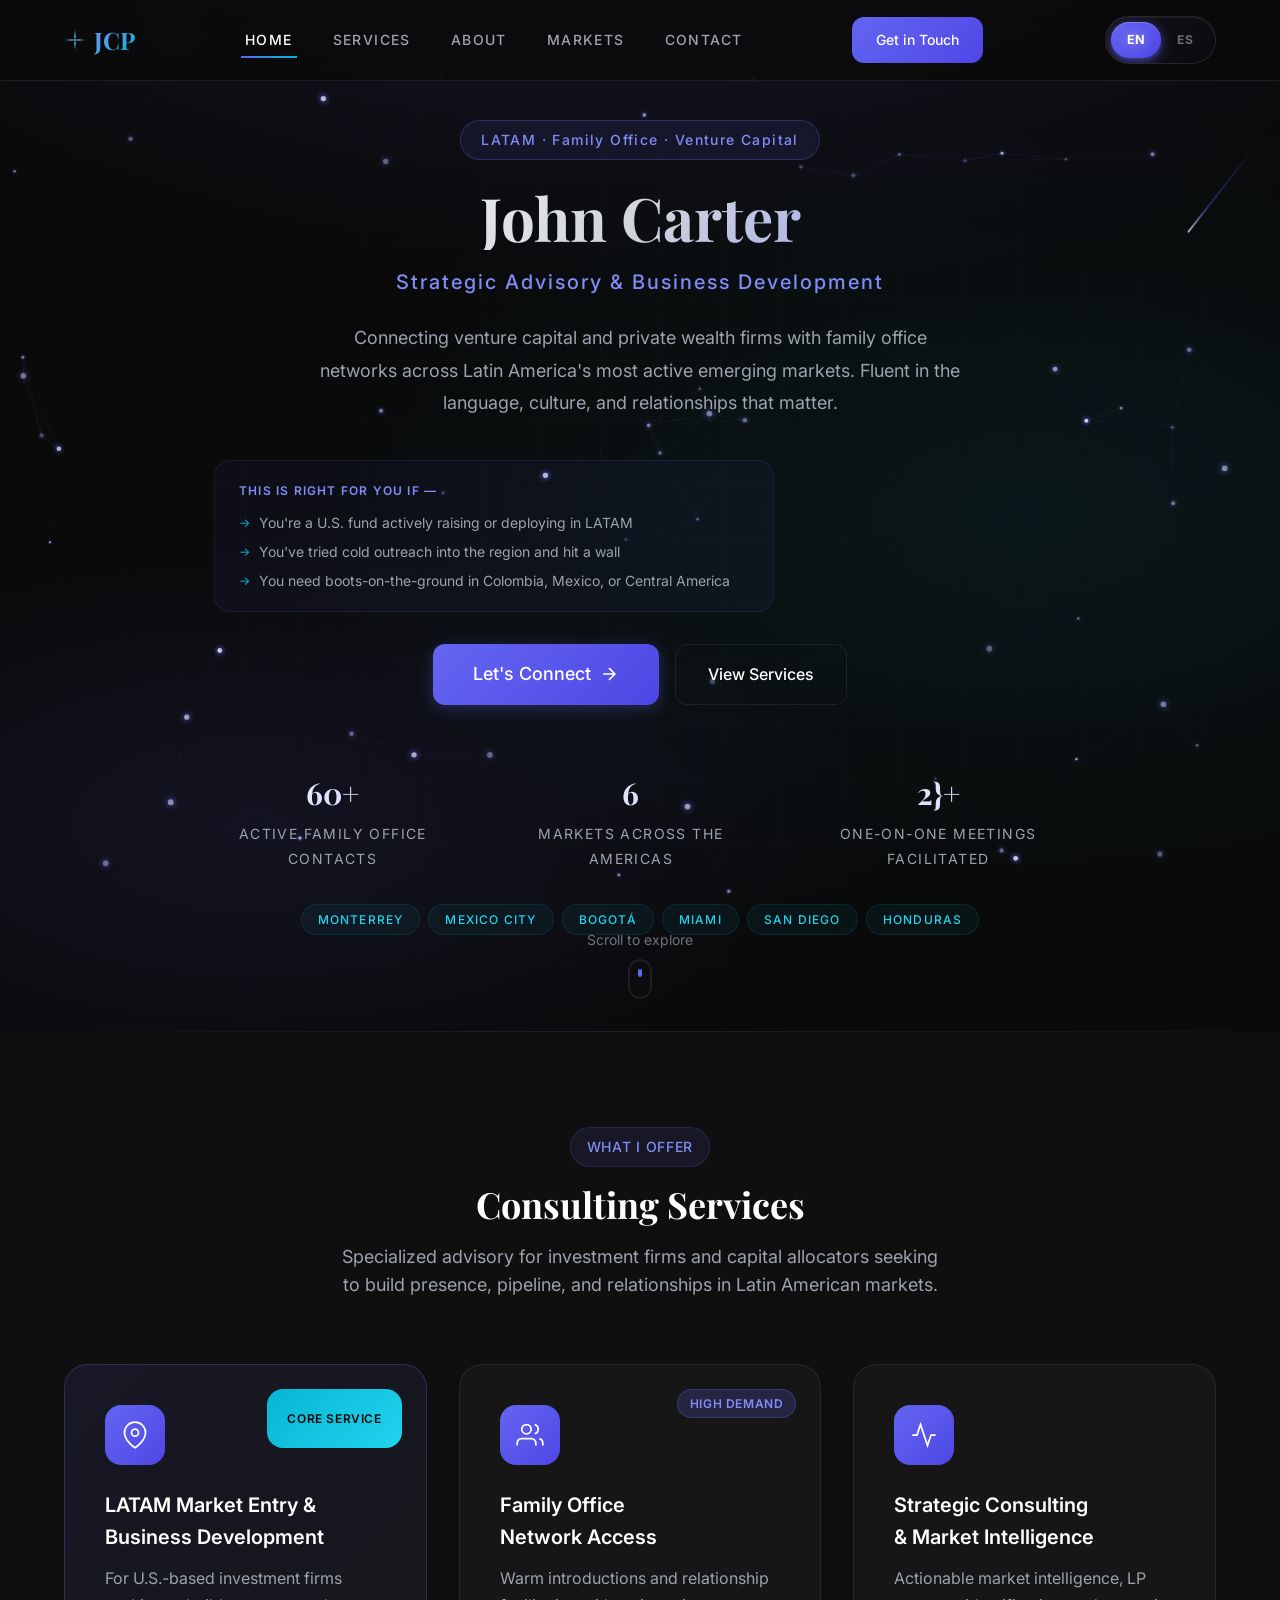
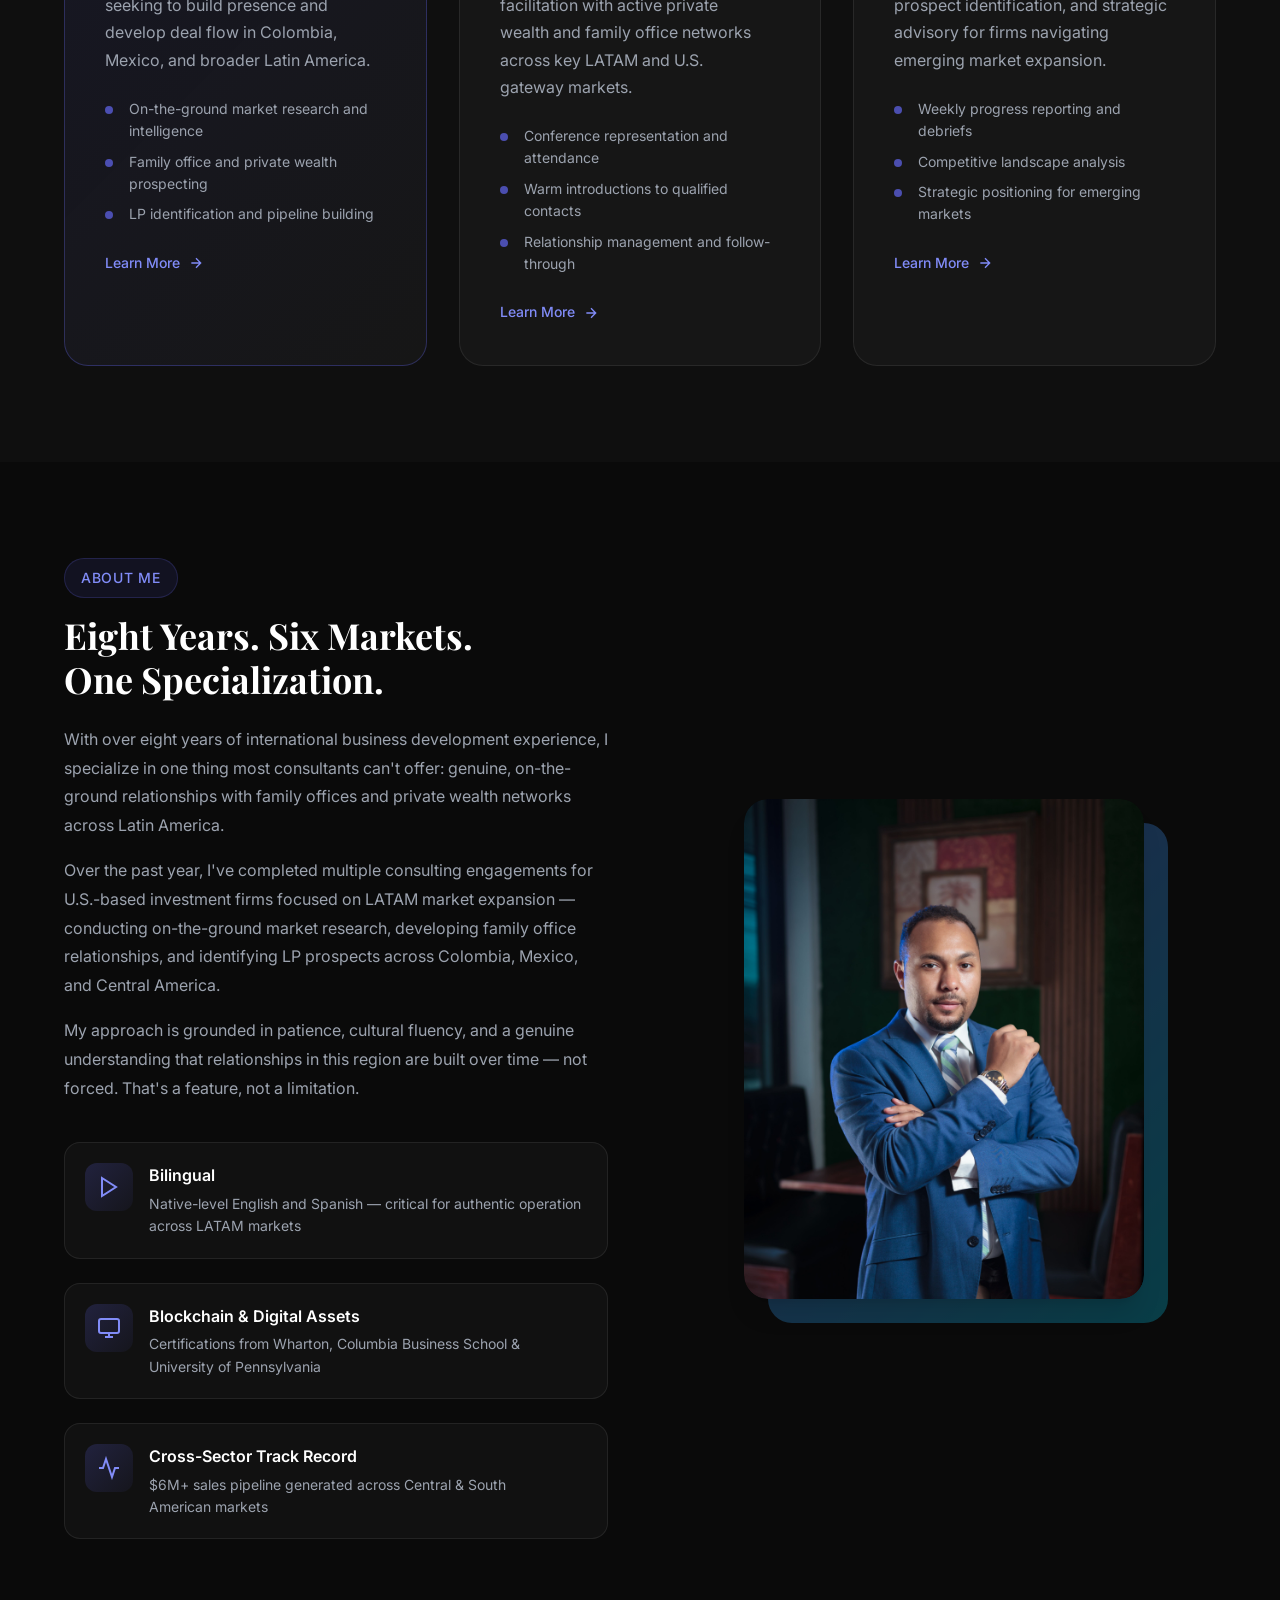
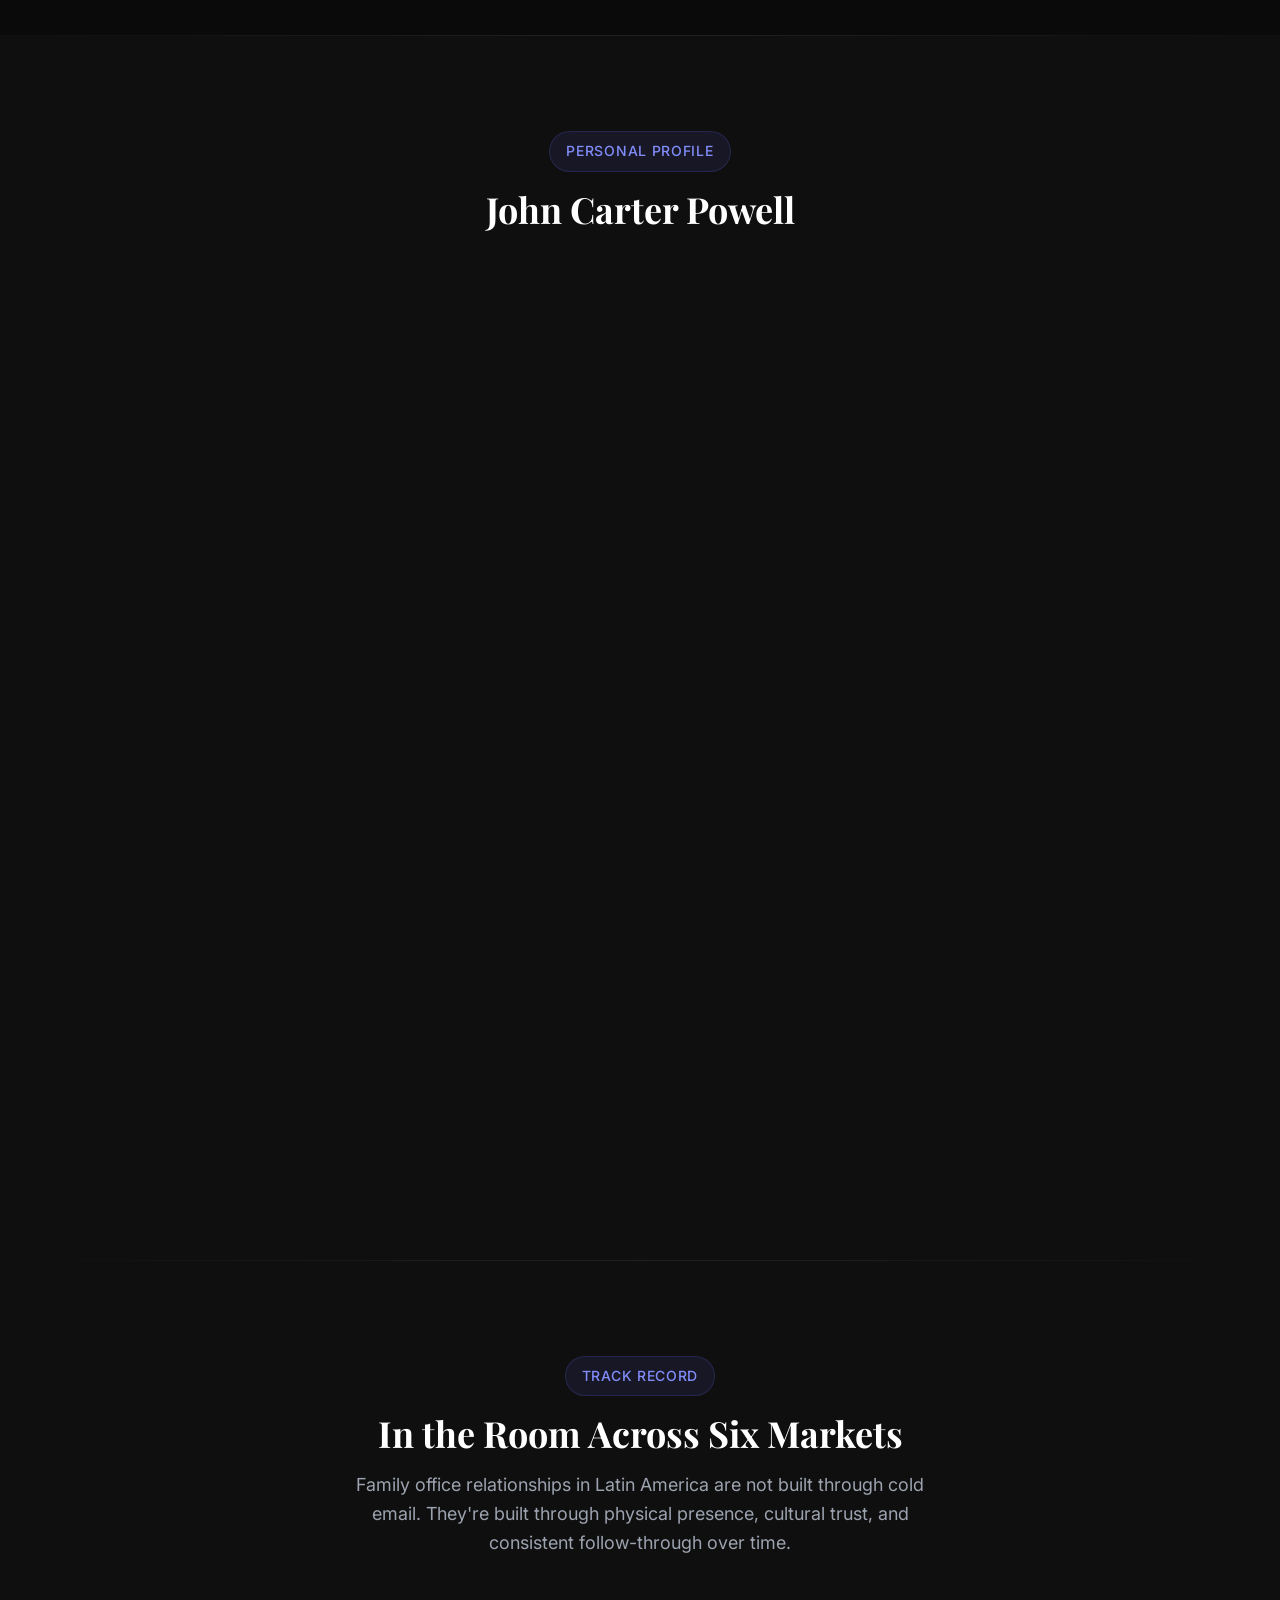
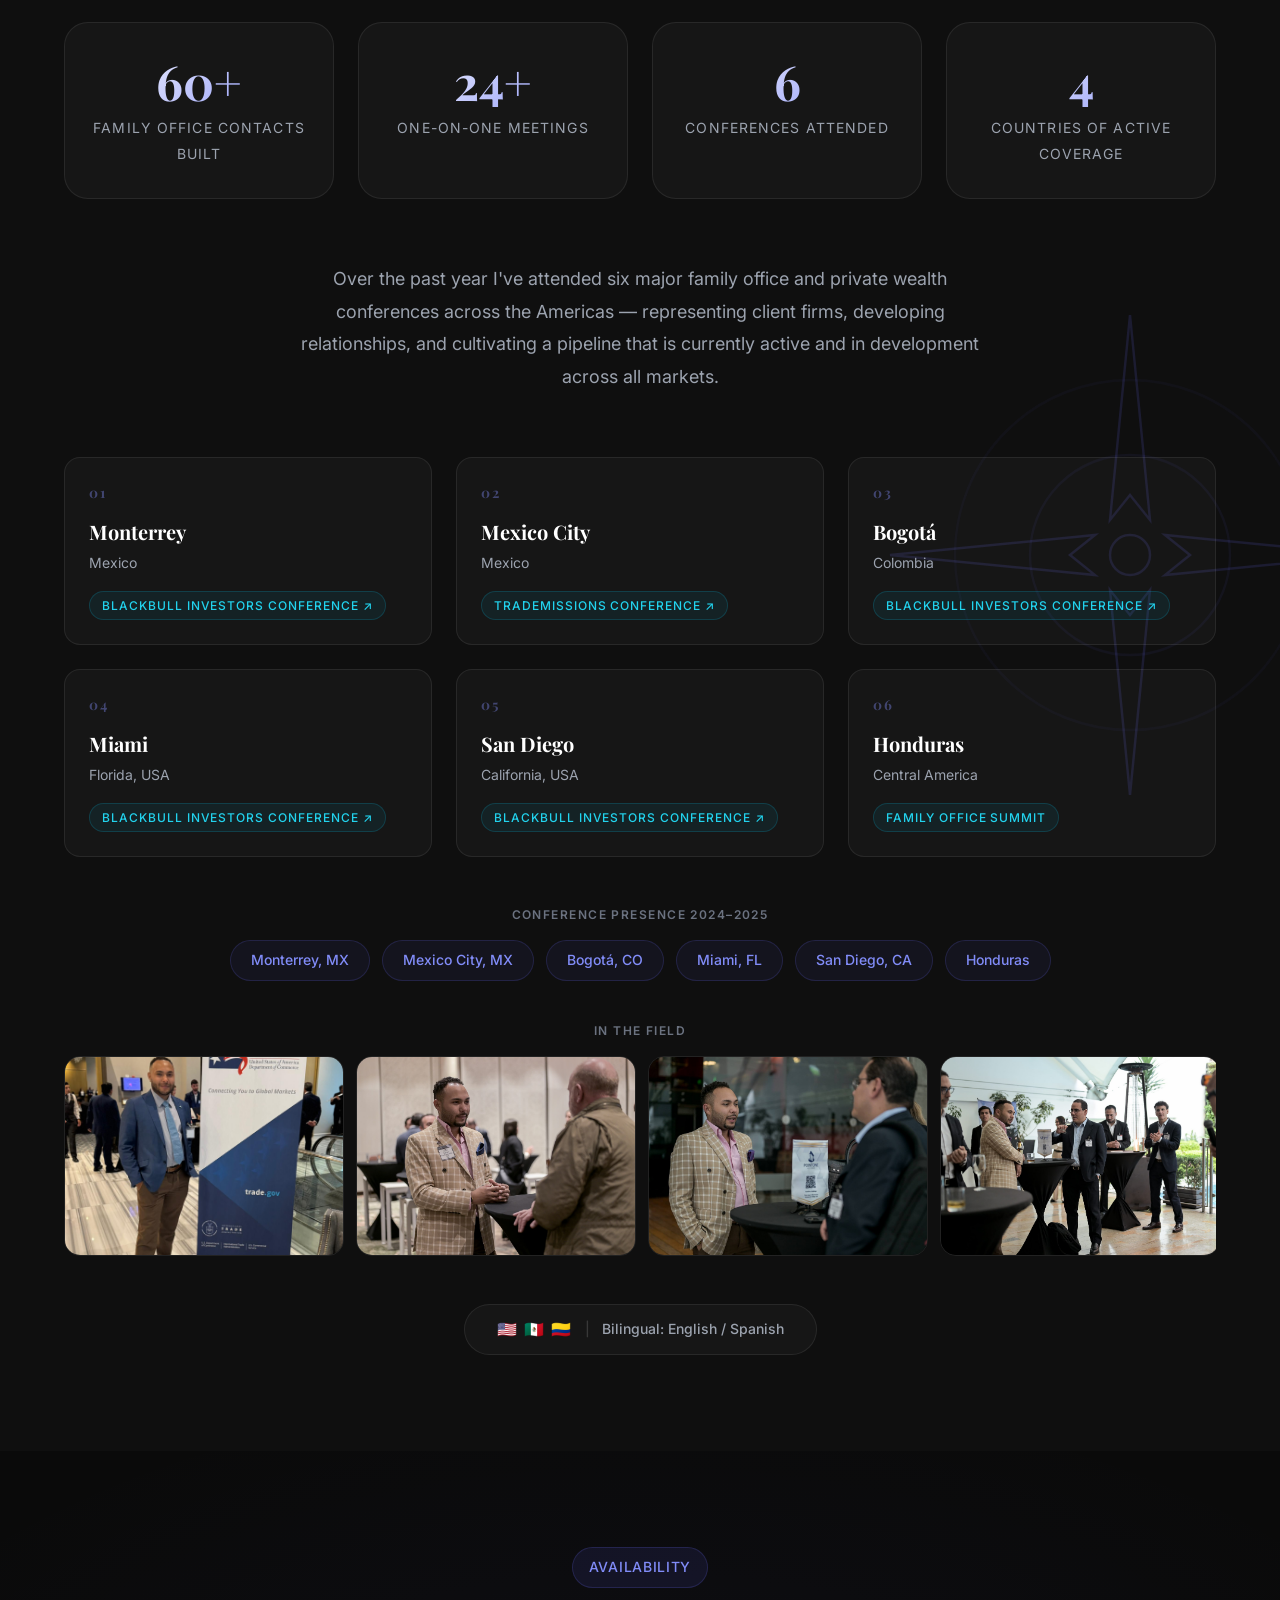
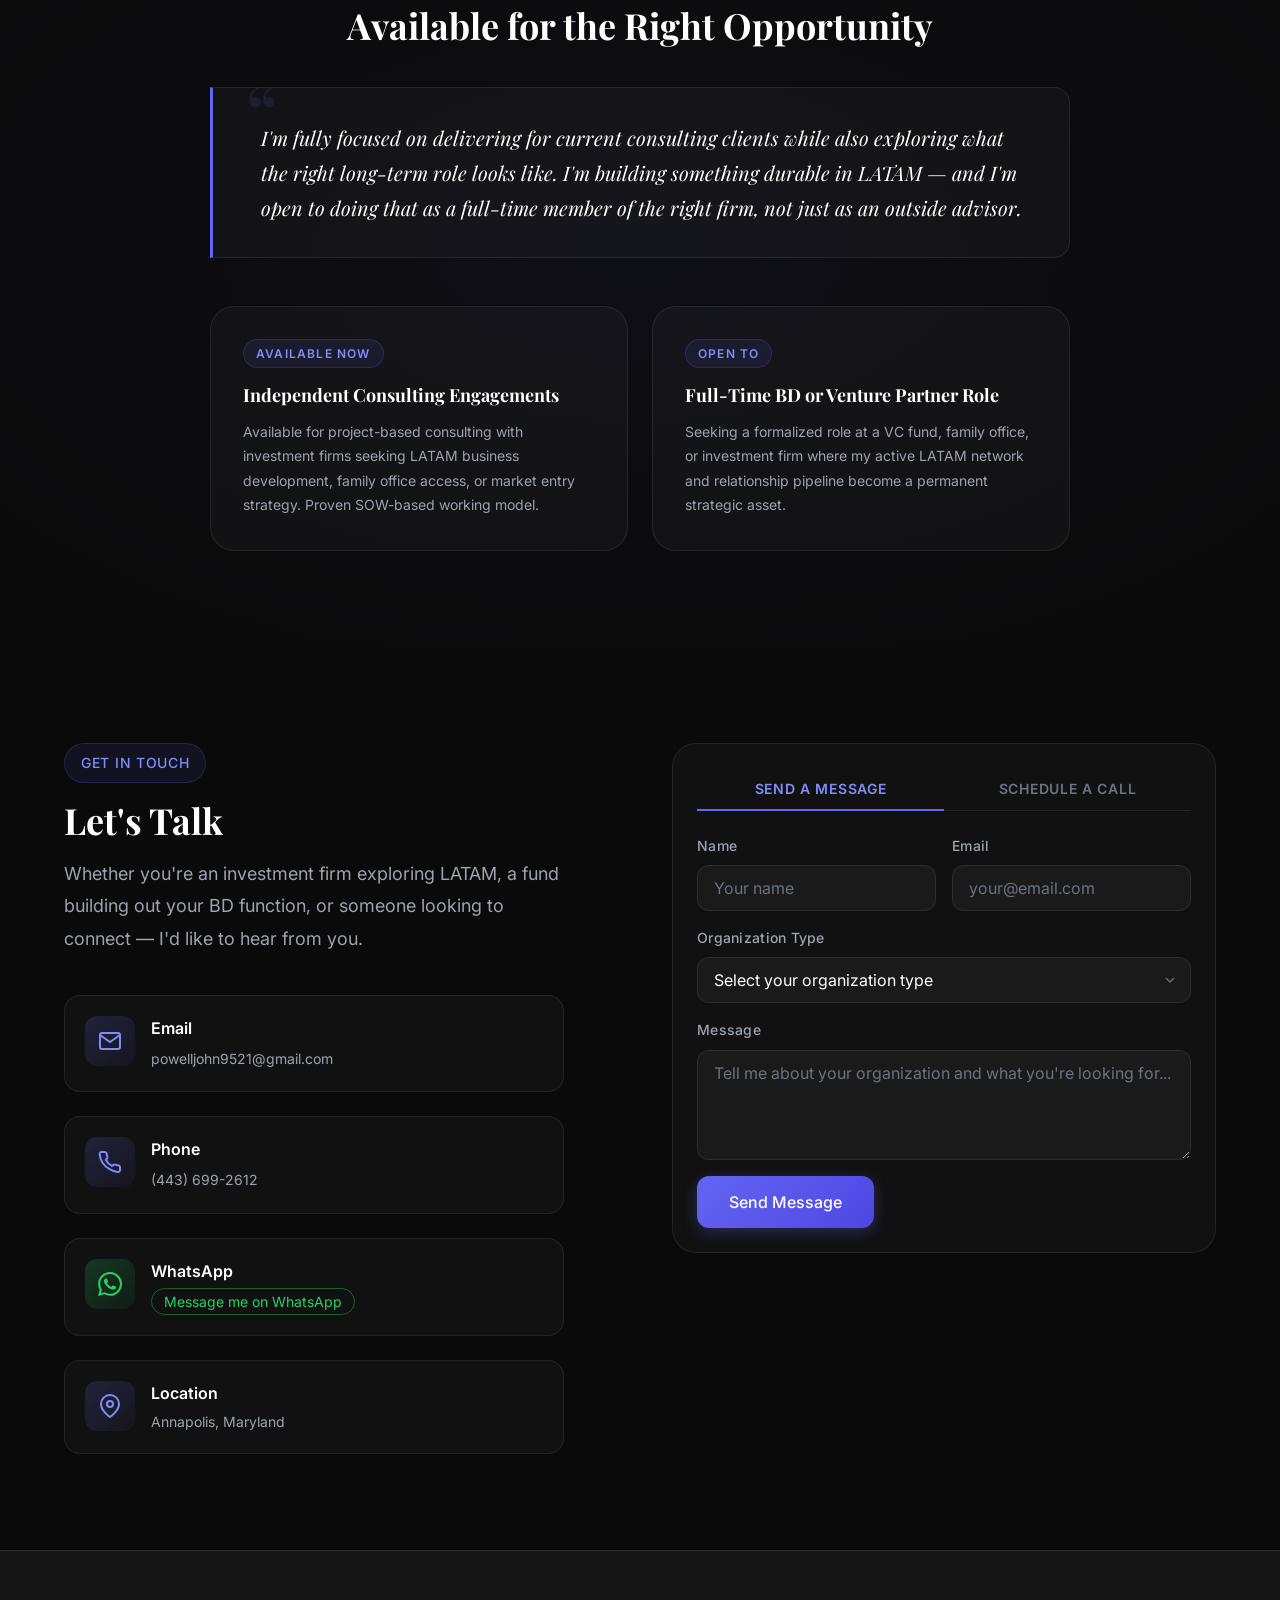
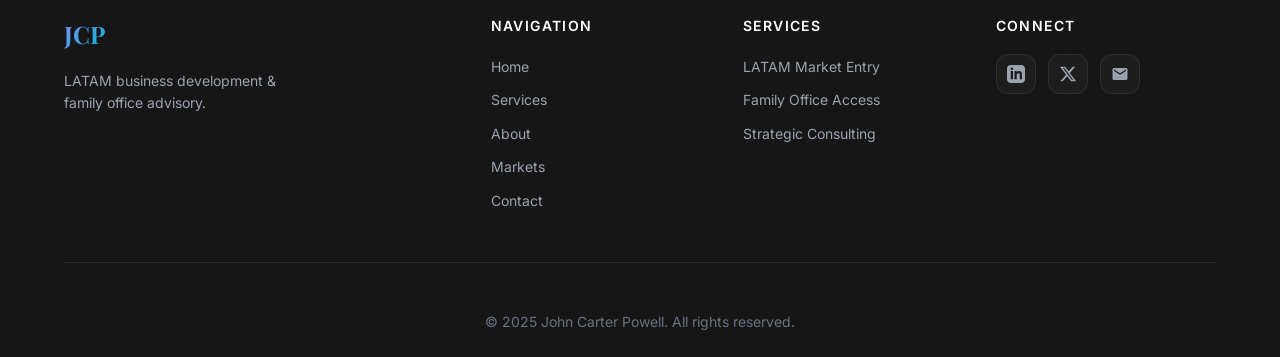
==== index.html @ cd36e2b6 "Add shareable deep links to project intake forms in Arcana Each featured project card (PROCEDA, Lucr" ====
<!DOCTYPE html>
<html lang="en">
<head>
  <meta charset="UTF-8">
  <meta name="viewport" content="width=device-width, initial-scale=1.0, viewport-fit=cover">
  <title>John Carter Powell | LATAM Business Development & Family Office Advisory</title>

  <!-- Performance: DNS Prefetch -->
  <link rel="dns-prefetch" href="https://fonts.googleapis.com">
  <link rel="dns-prefetch" href="https://fonts.gstatic.com">
  <link rel="dns-prefetch" href="https://assets.calendly.com">

  <!-- SEO Meta Tags -->
  <meta name="description" content="John Carter Powell — bilingual (EN/ES) business development consultant specializing in LATAM family office and private wealth networks. Based in Annapolis, Maryland.">
  <meta name="keywords" content="LATAM business development, family office consultant, Latin America venture capital, private wealth LATAM, Colombia family office, Mexico investment, bilingual consultant, Annapolis Maryland, LP prospecting">
  <meta name="author" content="John Carter Powell">
  <meta name="robots" content="index, follow">
  <meta name="theme-color" content="#0a0a0a">
  <meta name="color-scheme" content="dark">

  <!-- Mobile Web App -->
  <meta name="mobile-web-app-capable" content="yes">
  <meta name="apple-mobile-web-app-capable" content="yes">
  <meta name="apple-mobile-web-app-status-bar-style" content="black-translucent">

  <!-- Open Graph -->
  <meta property="og:type" content="website">
  <meta property="og:title" content="John Carter Powell | LATAM Business Development & Family Office Advisory">
  <meta property="og:description" content="Connecting venture capital and private wealth firms with family office networks across Latin America's most active emerging markets. Bilingual: English / Spanish.">
  <meta property="og:image" content="assets/photo-1.jpg">

  <!-- Twitter Card -->
  <meta name="twitter:card" content="summary_large_image">
  <meta name="twitter:site" content="@The_JohnCarter">
  <meta name="twitter:title" content="John Carter Powell | LATAM Business Development & Family Office Advisory">
  <meta name="twitter:description" content="Connecting venture capital and private wealth firms with family office networks across Latin America's most active emerging markets.">

  <!-- Favicon: 4-point compass rose -->
  <link rel="icon" type="image/svg+xml" href="data:image/svg+xml,%3Csvg xmlns='http://www.w3.org/2000/svg' viewBox='0 0 100 100'%3E%3Cdefs%3E%3ClinearGradient id='g' x1='0%25' y1='0%25' x2='100%25' y2='100%25'%3E%3Cstop offset='0%25' stop-color='%23818cf8'/%3E%3Cstop offset='100%25' stop-color='%2306b6d4'/%3E%3C/linearGradient%3E%3C/defs%3E%3Cpolygon points='50,4 55,44 50,38 45,44' fill='url(%23g)'/%3E%3Cpolygon points='50,96 55,56 50,62 45,56' fill='url(%23g)'/%3E%3Cpolygon points='96,50 56,55 62,50 56,45' fill='url(%23g)'/%3E%3Cpolygon points='4,50 44,55 38,50 44,45' fill='url(%23g)'/%3E%3Ccircle cx='50' cy='50' r='6' fill='url(%23g)'/%3E%3C/svg%3E">

  <!-- Preload Critical Assets -->
  <link rel="preload" href="assets/photo-1.jpg" as="image">
  <link rel="preload" href="css/styles.css" as="style">

  <!-- Fonts -->
  <link rel="preconnect" href="https://fonts.googleapis.com">
  <link rel="preconnect" href="https://fonts.gstatic.com" crossorigin>
  <link href="https://fonts.googleapis.com/css2?family=Cinzel:wght@400;600;700&family=IBM+Plex+Mono:wght@300;400;500&family=Inter:wght@300;400;500;600;700&family=Playfair+Display:wght@600;700&display=swap" rel="stylesheet">

  <!-- Stylesheets -->
  <link rel="stylesheet" href="css/styles.css">
  <link rel="stylesheet" href="css/components/navbar.css">
  <link rel="stylesheet" href="css/components/hero.css">
  <link rel="stylesheet" href="css/components/services.css">
  <link rel="stylesheet" href="css/components/about.css">
  <link rel="stylesheet" href="css/components/profile.css">
  <link rel="stylesheet" href="css/components/markets.css">
  <link rel="stylesheet" href="css/components/opportunity.css">
  <link rel="stylesheet" href="css/components/contact.css">
  <link rel="stylesheet" href="css/components/footer.css">
  <link rel="stylesheet" href="css/components/slideshow.css">
  <link rel="stylesheet" href="css/components/animations.css">
  <link rel="stylesheet" href="css/components/mobile.css">
  <link rel="stylesheet" href="css/components/arcana.css">

  <!-- Calendly CSS - loaded async -->
  <link rel="preload" href="https://assets.calendly.com/assets/external/widget.css" as="style" onload="this.onload=null;this.rel='stylesheet'">
  <noscript><link rel="stylesheet" href="https://assets.calendly.com/assets/external/widget.css"></noscript>
</head>
<body>
  <!-- ============================================
       NAVIGATION
       ============================================ -->
  <header class="header" id="header">
    <nav class="navbar container">
      <!-- Logo: 4-point compass rose + JCP -->
      <a href="#hero" class="logo">
        <svg class="logo-compass" width="22" height="22" viewBox="0 0 100 100" fill="none" xmlns="http://www.w3.org/2000/svg" aria-hidden="true">
          <defs>
            <linearGradient id="compassGrad" x1="0%" y1="0%" x2="100%" y2="100%">
              <stop offset="0%" stop-color="#818cf8"/>
              <stop offset="100%" stop-color="#06b6d4"/>
            </linearGradient>
          </defs>
          <polygon points="50,4 55,44 50,38 45,44" fill="url(#compassGrad)"/>
          <polygon points="50,96 55,56 50,62 45,56" fill="url(#compassGrad)"/>
          <polygon points="96,50 56,55 62,50 56,45" fill="url(#compassGrad)"/>
          <polygon points="4,50 44,55 38,50 44,45" fill="url(#compassGrad)"/>
          <circle cx="50" cy="50" r="6" fill="url(#compassGrad)"/>
        </svg>
        <span class="logo-text">JCP</span>
      </a>

      <ul class="nav-menu" id="navMenu">
        <li><a href="#hero" class="nav-link active" data-i18n="nav.home">Home</a></li>
        <li><a href="#services" class="nav-link" data-i18n="nav.services">Services</a></li>
        <li><a href="#about" class="nav-link" data-i18n="nav.about">About</a></li>
        <li><a href="#markets" class="nav-link" data-i18n="nav.markets">Markets</a></li>
        <li><a href="#contact" class="nav-link" data-i18n="nav.contact">Contact</a></li>
      </ul>

      <a href="#contact" class="nav-cta" data-i18n="nav.cta">Get in Touch</a>

      <!-- Language Toggle -->
      <div class="lang-toggle" id="langToggle" aria-label="Toggle language">
        <span class="lang-option active" data-lang="en">EN</span>
        <span class="lang-slider"></span>
        <span class="lang-option" data-lang="es">ES</span>
      </div>

      <button class="nav-toggle" id="navToggle" aria-label="Toggle navigation">
        <span class="hamburger"></span>
      </button>
    </nav>
  </header>

  <main>
    <!-- ============================================
         HERO SECTION
         ============================================ -->
    <section class="hero" id="hero">
      <div class="hero-background">
        <div class="hero-gradient"></div>
        <div class="hero-grid"></div>
      </div>

      <div class="hero-content container">
        <span class="hero-badge" data-i18n="hero.badge">LATAM · Family Office · Venture Capital</span>
        <h1 class="hero-title">
          <span class="hero-name">John Carter</span>
          <span class="hero-subtitle" data-i18n="hero.subtitle">Strategic Advisory &amp;<br>Business Development</span>
        </h1>
        <p class="hero-description" data-i18n="hero.description">
          Connecting venture capital and private wealth firms with family office
          networks across Latin America's most active emerging markets.
          Fluent in the language, culture, and relationships that matter.
        </p>

        <div class="hero-fit">
          <p class="hero-fit-label" data-i18n="hero.fit.label">This is right for you if —</p>
          <ul class="hero-fit-list">
            <li data-i18n="hero.fit.1">You're a U.S. fund actively raising or deploying in LATAM</li>
            <li data-i18n="hero.fit.2">You've tried cold outreach into the region and hit a wall</li>
            <li data-i18n="hero.fit.3">You need boots-on-the-ground in Colombia, Mexico, or Central America</li>
          </ul>
        </div>

        <div class="hero-actions">
          <a href="#contact" class="btn btn-primary">
            <span data-i18n="hero.cta">Let's Connect</span>
            <svg width="20" height="20" viewBox="0 0 24 24" fill="none" stroke="currentColor" stroke-width="2">
              <path d="M5 12h14M12 5l7 7-7 7"/>
            </svg>
          </a>
          <a href="#services" class="btn btn-secondary">
            <span data-i18n="hero.services">View Services</span>
          </a>
        </div>

        <div class="hero-stats">
          <div class="stat">
            <span class="stat-number">60+</span>
            <span class="stat-label" data-i18n="hero.stat1">Active Family Office Contacts</span>
          </div>
          <div class="stat">
            <span class="stat-number">6</span>
            <span class="stat-label" data-i18n="hero.stat2">Markets Across the Americas</span>
          </div>
          <div class="stat">
            <span class="stat-number">24+</span>
            <span class="stat-label" data-i18n="hero.stat3">One-on-One Meetings Facilitated</span>
          </div>
        </div>

        <div class="hero-markets">
          <span class="hero-market-tag">Monterrey</span>
          <span class="hero-market-tag">Mexico City</span>
          <span class="hero-market-tag">Bogotá</span>
          <span class="hero-market-tag">Miami</span>
          <span class="hero-market-tag">San Diego</span>
          <span class="hero-market-tag">Honduras</span>
        </div>
      </div>

      <div class="scroll-indicator">
        <span>Scroll to explore</span>
        <div class="scroll-arrow"></div>
      </div>
    </section>

    <!-- ============================================
         SERVICES SECTION
         ============================================ -->
    <section class="services" id="services">
      <div class="container">
        <header class="section-header">
          <span class="section-badge" data-i18n="services.badge">What I Offer</span>
          <h2 class="section-title" data-i18n="services.title">Consulting Services</h2>
          <p class="section-description" data-i18n="services.description">
            Specialized advisory for investment firms and capital allocators seeking
            to build presence, pipeline, and relationships in Latin American markets.
          </p>
        </header>

        <div class="services-grid">
          <!-- Card 1: LATAM Market Entry -->
          <article class="service-card featured" data-service="latam">
            <div class="service-icon">
              <svg viewBox="0 0 24 24" fill="none" stroke="currentColor" stroke-width="1.5">
                <path d="M21 10c0 7-9 13-9 13s-9-6-9-13a9 9 0 0 1 18 0z"/>
                <circle cx="12" cy="10" r="3"/>
              </svg>
            </div>
            <span class="service-badge highlight" data-i18n="services.card1.badge">Core Service</span>
            <h3 class="service-title" data-i18n="services.card1.title">LATAM Market Entry &amp; Business Development</h3>
            <p class="service-description" data-i18n="services.card1.desc">
              For U.S.-based investment firms seeking to build presence and develop deal flow
              in Colombia, Mexico, and broader Latin America.
            </p>
            <ul class="service-features">
              <li data-i18n="services.card1.f1">On-the-ground market research and intelligence</li>
              <li data-i18n="services.card1.f2">Family office and private wealth prospecting</li>
              <li data-i18n="services.card1.f3">LP identification and pipeline building</li>
            </ul>
            <a href="#contact" class="service-link">
              <span data-i18n="services.learnMore">Learn More</span>
              <svg width="16" height="16" viewBox="0 0 24 24" fill="none" stroke="currentColor" stroke-width="2">
                <path d="M5 12h14M12 5l7 7-7 7"/>
              </svg>
            </a>
          </article>

          <!-- Card 2: Family Office Network -->
          <article class="service-card" data-service="network">
            <div class="service-icon">
              <svg viewBox="0 0 24 24" fill="none" stroke="currentColor" stroke-width="1.5">
                <path d="M17 21v-2a4 4 0 0 0-4-4H5a4 4 0 0 0-4 4v2"/>
                <circle cx="9" cy="7" r="4"/>
                <path d="M23 21v-2a4 4 0 0 0-3-3.87M16 3.13a4 4 0 0 1 0 7.75"/>
              </svg>
            </div>
            <span class="service-badge" data-i18n="services.card2.badge">High Demand</span>
            <h3 class="service-title" data-i18n="services.card2.title">Family Office Network Access</h3>
            <p class="service-description" data-i18n="services.card2.desc">
              Warm introductions and relationship facilitation with active private wealth
              and family office networks across key LATAM and U.S. gateway markets.
            </p>
            <ul class="service-features">
              <li data-i18n="services.card2.f1">Conference representation and attendance</li>
              <li data-i18n="services.card2.f2">Warm introductions to qualified contacts</li>
              <li data-i18n="services.card2.f3">Relationship management and follow-through</li>
            </ul>
            <a href="#contact" class="service-link">
              <span data-i18n="services.learnMore">Learn More</span>
              <svg width="16" height="16" viewBox="0 0 24 24" fill="none" stroke="currentColor" stroke-width="2">
                <path d="M5 12h14M12 5l7 7-7 7"/>
              </svg>
            </a>
          </article>

          <!-- Card 3: Strategic Consulting -->
          <article class="service-card" data-service="intelligence">
            <div class="service-icon">
              <svg viewBox="0 0 24 24" fill="none" stroke="currentColor" stroke-width="1.5">
                <polyline points="22 12 18 12 15 21 9 3 6 12 2 12"/>
              </svg>
            </div>
            <h3 class="service-title" data-i18n="services.card3.title">Strategic Consulting &amp; Market Intelligence</h3>
            <p class="service-description" data-i18n="services.card3.desc">
              Actionable market intelligence, LP prospect identification, and strategic
              advisory for firms navigating emerging market expansion.
            </p>
            <ul class="service-features">
              <li data-i18n="services.card3.f1">Weekly progress reporting and debriefs</li>
              <li data-i18n="services.card3.f2">Competitive landscape analysis</li>
              <li data-i18n="services.card3.f3">Strategic positioning for emerging markets</li>
            </ul>
            <a href="#contact" class="service-link">
              <span data-i18n="services.learnMore">Learn More</span>
              <svg width="16" height="16" viewBox="0 0 24 24" fill="none" stroke="currentColor" stroke-width="2">
                <path d="M5 12h14M12 5l7 7-7 7"/>
              </svg>
            </a>
          </article>
        </div>
      </div>
    </section>

    <!-- ============================================
         ABOUT SECTION
         ============================================ -->
    <section class="about" id="about">
      <div class="container">
        <div class="about-grid">
          <div class="about-content">
            <span class="section-badge" data-i18n="about.badge">About Me</span>
            <h2 class="section-title" data-i18n="about.title">Eight Years. Six Markets. One Specialization.</h2>
            <p class="about-text" data-i18n="about.text1">
              With over eight years of international business development experience,
              I specialize in one thing most consultants can't offer: genuine,
              on-the-ground relationships with family offices and private wealth
              networks across Latin America.
            </p>
            <p class="about-text" data-i18n="about.text2">
              Over the past year, I've completed multiple consulting engagements for
              U.S.-based investment firms focused on LATAM market expansion —
              conducting on-the-ground market research, developing family office
              relationships, and identifying LP prospects across Colombia, Mexico,
              and Central America.
            </p>
            <p class="about-text" data-i18n="about.text3">
              My approach is grounded in patience, cultural fluency, and a genuine
              understanding that relationships in this region are built over time —
              not forced. That's a feature, not a limitation.
            </p>

            <div class="about-highlights">
              <div class="highlight">
                <div class="highlight-icon">
                  <svg viewBox="0 0 24 24" fill="none" stroke="currentColor" stroke-width="2">
                    <path d="M5 3l14 9-14 9V3z"/>
                  </svg>
                </div>
                <div class="highlight-content">
                  <h4 data-i18n="about.h1.title">Bilingual</h4>
                  <p data-i18n="about.h1.text">Native-level English and Spanish — critical for authentic operation across LATAM markets</p>
                </div>
              </div>

              <div class="highlight">
                <div class="highlight-icon">
                  <svg viewBox="0 0 24 24" fill="none" stroke="currentColor" stroke-width="2">
                    <rect x="2" y="3" width="20" height="14" rx="2"/>
                    <path d="M8 21h8M12 17v4"/>
                  </svg>
                </div>
                <div class="highlight-content">
                  <h4 data-i18n="about.h2.title">Blockchain &amp; Digital Assets</h4>
                  <p data-i18n="about.h2.text">Certifications from Wharton, Columbia Business School &amp; University of Pennsylvania</p>
                </div>
              </div>

              <div class="highlight">
                <div class="highlight-icon">
                  <svg viewBox="0 0 24 24" fill="none" stroke="currentColor" stroke-width="2">
                    <polyline points="22 12 18 12 15 21 9 3 6 12 2 12"/>
                  </svg>
                </div>
                <div class="highlight-content">
                  <h4 data-i18n="about.h3.title">Cross-Sector Track Record</h4>
                  <p data-i18n="about.h3.text">$6M+ sales pipeline generated across Central &amp; South American markets</p>
                </div>
              </div>
            </div>
          </div>

          <div class="about-visual">
            <div class="about-image-container">
              <div class="image-slideshow" id="aboutSlideshow">
                <img src="assets/photo-1.jpg"
                     alt="John Carter Powell - Professional Portrait"
                     class="slideshow-image active"
                     loading="lazy">
                <img src="assets/photo-2.jpg"
                     alt="John Carter Powell - Executive Portrait"
                     class="slideshow-image"
                     loading="lazy">
                <img src="assets/photo-3.jpg"
                     alt="John Carter Powell - Business Portrait"
                     class="slideshow-image"
                     loading="lazy">
                <img src="assets/photo-4.jpg"
                     alt="John Carter Powell - At Trade Conference"
                     class="slideshow-image"
                     loading="lazy">
                <img src="assets/photo-5.jpg"
                     alt="John Carter Powell - Professional Event"
                     class="slideshow-image"
                     loading="lazy">
              </div>
              <div class="about-image-decoration"></div>
            </div>
          </div>
        </div>
      </div>
    </section>

    <!-- ============================================
         PROFILE SECTION (updated positioning)
         ============================================ -->
    <section class="profile" id="profile">
      <div class="container">
        <header class="section-header">
          <span class="section-badge" data-i18n="profile.badge">Personal Profile</span>
          <h2 class="section-title" data-i18n="profile.title">John Carter Powell</h2>
        </header>

        <div class="profile-card">
          <div class="profile-header">
            <div class="profile-avatar">
              <div class="image-slideshow" id="profileSlideshow">
                <img src="assets/photo-1.jpg"
                     alt="John Carter Powell"
                     class="slideshow-image active"
                     loading="lazy">
                <img src="assets/photo-2.jpg"
                     alt="John Carter Powell"
                     class="slideshow-image"
                     loading="lazy">
                <img src="assets/photo-3.jpg"
                     alt="John Carter Powell"
                     class="slideshow-image"
                     loading="lazy">
                <img src="assets/photo-4.jpg"
                     alt="John Carter Powell"
                     class="slideshow-image"
                     loading="lazy">
                <img src="assets/photo-5.jpg"
                     alt="John Carter Powell"
                     class="slideshow-image"
                     loading="lazy">
              </div>
            </div>
            <div class="profile-info">
              <h3 class="profile-name">John Carter Powell</h3>
              <p class="profile-title" data-i18n="profile.role">LATAM Business Development Consultant</p>
              <p class="profile-location">
                <svg width="16" height="16" viewBox="0 0 24 24" fill="none" stroke="currentColor" stroke-width="2">
                  <path d="M21 10c0 7-9 13-9 13s-9-6-9-13a9 9 0 0 1 18 0z"/>
                  <circle cx="12" cy="10" r="3"/>
                </svg>
                Annapolis, Maryland
              </p>
            </div>
          </div>

          <div class="profile-bio">
            <h4 data-i18n="profile.bioTitle">Biography</h4>
            <p data-i18n="profile.bio1">
              John Carter Powell is a bilingual (English/Spanish) business development consultant
              specializing in LATAM family office and private wealth networks. He has completed
              multiple consulting engagements for U.S.-based investment firms — attending six
              major family office conferences across Monterrey, Mexico City, Bogotá, Miami,
              San Diego, and Honduras.
            </p>
            <p data-i18n="profile.bio2">
              With an active pipeline of 60+ warm contacts and 24+ facilitated introductory
              meetings across multiple markets, his approach is grounded in cultural fluency,
              patience, and genuine relationship-building — not transaction-first outreach.
            </p>
          </div>

          <div class="profile-expertise">
            <h4 data-i18n="profile.expertiseTitle">Areas of Expertise</h4>
            <div class="expertise-tags">
              <span class="tag" data-i18n="profile.tag1">LATAM Business Development</span>
              <span class="tag" data-i18n="profile.tag2">Family Office Relations</span>
              <span class="tag" data-i18n="profile.tag3">Private Wealth Networks</span>
              <span class="tag" data-i18n="profile.tag4">LP Prospecting</span>
              <span class="tag" data-i18n="profile.tag5">Venture Capital BD</span>
              <span class="tag" data-i18n="profile.tag6">Emerging Markets</span>
              <span class="tag" data-i18n="profile.tag7">Bilingual Advisory</span>
              <span class="tag" data-i18n="profile.tag8">Blockchain &amp; Digital Assets</span>
            </div>
          </div>

          <div class="profile-social">
            <h4 data-i18n="profile.connectTitle">Connect With Me</h4>
            <div class="social-links">
              <a href="https://www.linkedin.com/in/john-carter-231b5a251/"
                 target="_blank"
                 rel="noopener noreferrer"
                 class="social-link linkedin"
                 aria-label="LinkedIn Profile">
                <svg viewBox="0 0 24 24" fill="currentColor">
                  <path d="M19 0h-14c-2.761 0-5 2.239-5 5v14c0 2.761 2.239 5 5 5h14c2.762 0 5-2.239 5-5v-14c0-2.761-2.238-5-5-5zm-11 19h-3v-11h3v11zm-1.5-12.268c-.966 0-1.75-.79-1.75-1.764s.784-1.764 1.75-1.764 1.75.79 1.75 1.764-.783 1.764-1.75 1.764zm13.5 12.268h-3v-5.604c0-3.368-4-3.113-4 0v5.604h-3v-11h3v1.765c1.396-2.586 7-2.777 7 2.476v6.759z"/>
                </svg>
                <span>LinkedIn</span>
              </a>
              <a href="https://x.com/The_JohnCarter"
                 target="_blank"
                 rel="noopener noreferrer"
                 class="social-link twitter"
                 aria-label="Twitter Profile">
                <svg viewBox="0 0 24 24" fill="currentColor">
                  <path d="M18.244 2.25h3.308l-7.227 8.26 8.502 11.24H16.17l-5.214-6.817L4.99 21.75H1.68l7.73-8.835L1.254 2.25H8.08l4.713 6.231zm-1.161 17.52h1.833L7.084 4.126H5.117z"/>
                </svg>
                <span>Twitter / X</span>
              </a>
              <a href="mailto:powelljohn9521@gmail.com"
                 class="social-link email"
                 aria-label="Email">
                <svg viewBox="0 0 24 24" fill="currentColor">
                  <path d="M20 4H4c-1.1 0-2 .9-2 2v12c0 1.1.9 2 2 2h16c1.1 0 2-.9 2-2V6c0-1.1-.9-2-2-2zm0 4l-8 5-8-5V6l8 5 8-5v2z"/>
                </svg>
                <span>Email</span>
              </a>
              <button class="social-link arcana"
                      aria-label="Open Arcana"
                      onclick="openArcana()">
                <span class="arcana-glyph">⬡</span>
                <span>Arcana</span>
              </button>
            </div>
          </div>
        </div>
      </div>
    </section>

    <!-- ============================================
         MARKETS SECTION (new — nav: #markets)
         ============================================ -->
    <section class="markets" id="markets">
      <div class="container">
        <header class="section-header">
          <span class="section-badge" data-i18n="markets.badge">Track Record</span>
          <h2 class="section-title" data-i18n="markets.title">In the Room Across Six Markets</h2>
          <p class="section-description" data-i18n="markets.description">
            Family office relationships in Latin America are not built through cold email.
            They're built through physical presence, cultural trust, and consistent
            follow-through over time.
          </p>
        </header>

        <!-- Metrics Grid -->
        <div class="metrics-grid">
          <div class="metric-card">
            <span class="metric-number">60+</span>
            <span class="metric-label" data-i18n="markets.m1">Family Office Contacts Built</span>
          </div>
          <div class="metric-card">
            <span class="metric-number">24+</span>
            <span class="metric-label" data-i18n="markets.m2">One-on-One Meetings</span>
          </div>
          <div class="metric-card">
            <span class="metric-number">6</span>
            <span class="metric-label" data-i18n="markets.m3">Conferences Attended</span>
          </div>
          <div class="metric-card">
            <span class="metric-number">4</span>
            <span class="metric-label" data-i18n="markets.m4">Countries of Active Coverage</span>
          </div>
        </div>

        <!-- Body Copy -->
        <div class="markets-body">
          <p data-i18n="markets.body">
            Over the past year I've attended six major family office and private wealth
            conferences across the Americas — representing client firms, developing
            relationships, and cultivating a pipeline that is currently active and in
            development across all markets.
          </p>
        </div>

        <!-- Conference Cards -->
        <div class="conference-grid">
          <div class="conference-card">
            <div class="conference-number">01</div>
            <div class="conference-city">Monterrey</div>
            <div class="conference-country">Mexico</div>
            <a href="https://www.blackbullinvestors.com/?lang=en" target="_blank" rel="noopener noreferrer" class="conference-type conference-link">Blackbull Investors Conference ↗</a>
          </div>
          <div class="conference-card">
            <div class="conference-number">02</div>
            <div class="conference-city">Mexico City</div>
            <div class="conference-country">Mexico</div>
            <a href="https://trademissions.org/" target="_blank" rel="noopener noreferrer" class="conference-type conference-link">Trademissions Conference ↗</a>
          </div>
          <div class="conference-card">
            <div class="conference-number">03</div>
            <div class="conference-city">Bogotá</div>
            <div class="conference-country">Colombia</div>
            <a href="https://www.blackbullinvestors.com/?lang=en" target="_blank" rel="noopener noreferrer" class="conference-type conference-link">Blackbull Investors Conference ↗</a>
          </div>
          <div class="conference-card">
            <div class="conference-number">04</div>
            <div class="conference-city">Miami</div>
            <div class="conference-country">Florida, USA</div>
            <a href="https://www.blackbullinvestors.com/?lang=en" target="_blank" rel="noopener noreferrer" class="conference-type conference-link">Blackbull Investors Conference ↗</a>
          </div>
          <div class="conference-card">
            <div class="conference-number">05</div>
            <div class="conference-city">San Diego</div>
            <div class="conference-country">California, USA</div>
            <a href="https://www.blackbullinvestors.com/?lang=en" target="_blank" rel="noopener noreferrer" class="conference-type conference-link">Blackbull Investors Conference ↗</a>
          </div>
          <div class="conference-card">
            <div class="conference-number">06</div>
            <div class="conference-city">Honduras</div>
            <div class="conference-country">Central America</div>
            <span class="conference-type">Family Office Summit</span>
          </div>
        </div>

        <!-- Conference Footprint Pills -->
        <div class="conference-footprint">
          <div class="footprint-label" data-i18n="markets.footprintLabel">Conference Presence 2024–2025</div>
          <div class="market-pills">
            <span class="market-pill">Monterrey, MX</span>
            <span class="market-pill">Mexico City, MX</span>
            <span class="market-pill">Bogotá, CO</span>
            <span class="market-pill">Miami, FL</span>
            <span class="market-pill">San Diego, CA</span>
            <span class="market-pill">Honduras</span>
          </div>
        </div>

        <!-- Conference Photo Gallery -->
        <div class="conf-gallery">
          <div class="conf-gallery-label" data-i18n="markets.galleryLabel">In the Field</div>
          <div class="conf-gallery-track">
            <div class="conf-photo">
              <img src="assets/conf-uscs.jpg"
                   alt="U.S. Commercial Service Conference — Mexico City"
                   loading="lazy">
            </div>
            <div class="conf-photo">
              <img src="assets/conf-bb-col-meeting.jpg"
                   alt="One-on-One Meeting — Blackbull Investors Colombia"
                   loading="lazy">
            </div>
            <div class="conf-photo">
              <img src="assets/conf-bb-col-cocktail1.jpg"
                   alt="Welcome Cocktail — Blackbull Investors Colombia"
                   loading="lazy">
            </div>
            <div class="conf-photo">
              <img src="assets/conf-bb-col-cocktail2.jpg"
                   alt="Welcome Cocktail — Blackbull Investors Colombia"
                   loading="lazy">
            </div>
            <div class="conf-photo">
              <img src="assets/conf-hilton1.jpg"
                   alt="Conference Networking — Bogotá"
                   loading="lazy">
            </div>
            <div class="conf-photo">
              <img src="assets/conf-hilton2.jpg"
                   alt="Conference Networking — Bogotá"
                   loading="lazy">
            </div>
            <div class="conf-photo">
              <img src="assets/conf-hilton3.jpg"
                   alt="Conference Networking — Bogotá"
                   loading="lazy">
            </div>
          </div>
        </div>

        <!-- Bilingual Badge -->
        <div class="bilingual-badge">
          <span class="flags">🇺🇸 🇲🇽 🇨🇴</span>
          <span class="divider">|</span>
          <span data-i18n="markets.bilingualBadge">Bilingual: English / Spanish</span>
        </div>
      </div>
    </section>

    <!-- ============================================
         OPPORTUNITY SECTION (interstitial — no nav item)
         ============================================ -->
    <section class="opportunity" id="opportunity">
      <div class="container">
        <div class="opportunity-content">
          <span class="section-badge" data-i18n="opportunity.badge">Availability</span>
          <h2 class="section-title" data-i18n="opportunity.title">Available for the Right Opportunity</h2>

          <blockquote class="opportunity-quote">
            <span data-i18n="opportunity.quote">I'm fully focused on delivering for current consulting clients while also
            exploring what the right long-term role looks like. I'm building
            something durable in LATAM — and I'm open to doing that as a full-time
            member of the right firm, not just as an outside advisor.</span>
          </blockquote>

          <div class="opportunity-columns">
            <div class="opportunity-column">
              <span class="opportunity-column-label" data-i18n="opportunity.col1.label">Available Now</span>
              <h3 data-i18n="opportunity.col1.title">Independent Consulting Engagements</h3>
              <p data-i18n="opportunity.col1.desc">
                Available for project-based consulting with investment firms seeking LATAM
                business development, family office access, or market entry strategy.
                Proven SOW-based working model.
              </p>
            </div>
            <div class="opportunity-column">
              <span class="opportunity-column-label" data-i18n="opportunity.col2.label">Open To</span>
              <h3 data-i18n="opportunity.col2.title">Full-Time BD or Venture Partner Role</h3>
              <p data-i18n="opportunity.col2.desc">
                Seeking a formalized role at a VC fund, family office, or investment firm
                where my active LATAM network and relationship pipeline become a permanent
                strategic asset.
              </p>
            </div>
          </div>
        </div>
      </div>
    </section>

    <!-- ============================================
         CONTACT SECTION
         ============================================ -->
    <section class="contact" id="contact">
      <div class="container">
        <div class="contact-grid">
          <div class="contact-info">
            <span class="section-badge" data-i18n="contact.badge">Get In Touch</span>
            <h2 class="section-title" data-i18n="contact.title">Let's Talk</h2>
            <p class="contact-description" data-i18n="contact.description">
              Whether you're an investment firm exploring LATAM, a fund building out
              your BD function, or someone looking to connect — I'd like to hear from you.
            </p>

            <div class="contact-methods">
              <div class="contact-method">
                <div class="contact-icon">
                  <svg viewBox="0 0 24 24" fill="none" stroke="currentColor" stroke-width="2">
                    <path d="M4 4h16c1.1 0 2 .9 2 2v12c0 1.1-.9 2-2 2H4c-1.1 0-2-.9-2-2V6c0-1.1.9-2 2-2z"/>
                    <polyline points="22,6 12,13 2,6"/>
                  </svg>
                </div>
                <div class="contact-details">
                  <h4 data-i18n="contact.emailLabel">Email</h4>
                  <a href="mailto:powelljohn9521@gmail.com">powelljohn9521@gmail.com</a>
                </div>
              </div>

              <div class="contact-method">
                <div class="contact-icon">
                  <svg viewBox="0 0 24 24" fill="none" stroke="currentColor" stroke-width="2">
                    <path d="M22 16.92v3a2 2 0 0 1-2.18 2 19.79 19.79 0 0 1-8.63-3.07A19.5 19.5 0 0 1 4.69 13a19.79 19.79 0 0 1-3.07-8.67A2 2 0 0 1 3.6 2h3a2 2 0 0 1 2 1.72c.127.96.361 1.903.7 2.81a2 2 0 0 1-.45 2.11L7.91 9.91a16 16 0 0 0 6.06 6.06l1.27-.87a2 2 0 0 1 2.11-.45c.907.339 1.85.573 2.81.7A2 2 0 0 1 22 16.92z"/>
                  </svg>
                </div>
                <div class="contact-details">
                  <h4 data-i18n="contact.phoneLabel">Phone</h4>
                  <a href="tel:+14436992612">(443) 699-2612</a>
                </div>
              </div>

              <div class="contact-method">
                <div class="contact-icon contact-icon--whatsapp">
                  <svg viewBox="0 0 24 24" fill="currentColor">
                    <path d="M17.472 14.382c-.297-.149-1.758-.867-2.03-.967-.273-.099-.471-.148-.67.15-.197.297-.767.966-.94 1.164-.173.199-.347.223-.644.075-.297-.15-1.255-.463-2.39-1.475-.883-.788-1.48-1.761-1.653-2.059-.173-.297-.018-.458.13-.606.134-.133.298-.347.446-.52.149-.174.198-.298.298-.497.099-.198.05-.371-.025-.52-.075-.149-.669-1.612-.916-2.207-.242-.579-.487-.5-.669-.51-.173-.008-.371-.01-.57-.01-.198 0-.52.074-.792.372-.272.297-1.04 1.016-1.04 2.479 0 1.462 1.065 2.875 1.213 3.074.149.198 2.096 3.2 5.077 4.487.709.306 1.262.489 1.694.625.712.227 1.36.195 1.871.118.571-.085 1.758-.719 2.006-1.413.248-.694.248-1.289.173-1.413-.074-.124-.272-.198-.57-.347m-5.421 7.403h-.004a9.87 9.87 0 0 1-5.031-1.378l-.361-.214-3.741.982.998-3.648-.235-.374a9.86 9.86 0 0 1-1.51-5.26c.001-5.45 4.436-9.884 9.888-9.884 2.64 0 5.122 1.03 6.988 2.898a9.825 9.825 0 0 1 2.893 6.994c-.003 5.45-4.437 9.884-9.885 9.884m8.413-18.297A11.815 11.815 0 0 0 12.05 0C5.495 0 .16 5.335.157 11.892c0 2.096.547 4.142 1.588 5.945L.057 24l6.305-1.654a11.882 11.882 0 0 0 5.683 1.448h.005c6.554 0 11.89-5.335 11.893-11.893a11.821 11.821 0 0 0-3.48-8.413z"/>
                  </svg>
                </div>
                <div class="contact-details">
                  <h4 data-i18n="contact.whatsappLabel">WhatsApp</h4>
                  <button class="whatsapp-qr-toggle" id="whatsappBtn" onclick="handleWhatsAppClick(this)" data-i18n="contact.whatsappLink">Message me on WhatsApp</button>
                </div>
              </div>

              <div class="contact-method">
                <div class="contact-icon">
                  <svg viewBox="0 0 24 24" fill="none" stroke="currentColor" stroke-width="2">
                    <path d="M21 10c0 7-9 13-9 13s-9-6-9-13a9 9 0 0 1 18 0z"/>
                    <circle cx="12" cy="10" r="3"/>
                  </svg>
                </div>
                <div class="contact-details">
                  <h4 data-i18n="contact.locationLabel">Location</h4>
                  <p>Annapolis, Maryland</p>
                </div>
              </div>
            </div>
          </div>

          <div class="contact-scheduler">
            <div class="calendly-wrapper">
              <!-- Tab Navigation -->
              <div class="contact-tabs">
                <button class="contact-tab-btn active" data-tab="message" data-i18n="contact.tab.message">Send a Message</button>
                <button class="contact-tab-btn" data-tab="schedule" data-i18n="contact.tab.schedule">Schedule a Call</button>
              </div>

              <!-- Tab Panel: Send a Message -->
              <div class="contact-tab-panel active" id="tab-message">
                <form class="contact-form"
                      action="https://formsubmit.co/powelljohn9521@gmail.com"
                      method="POST">
                  <!-- Formsubmit configuration -->
                  <input type="hidden" name="_subject" value="New Inquiry — JohnCarterPowell.com">
                  <input type="hidden" name="_template" value="table">
                  <input type="hidden" name="_captcha" value="false">
                  <!-- Honeypot spam protection -->
                  <input type="text" name="_honey" style="display:none">

                  <div class="form-row">
                    <div class="form-group">
                      <label for="form-name" data-i18n="contact.form.name">Name</label>
                      <input type="text" id="form-name" name="name" placeholder="Your name" required>
                    </div>
                    <div class="form-group">
                      <label for="form-email" data-i18n="contact.form.email">Email</label>
                      <input type="email" id="form-email" name="email" placeholder="your@email.com" required>
                    </div>
                  </div>
                  <div class="form-group">
                    <label for="form-org" data-i18n="contact.form.orgType">Organization Type</label>
                    <select id="form-org" name="Organization Type" required>
                      <option value="" data-i18n="contact.form.orgPlaceholder">Select your organization type</option>
                      <option value="Venture Capital Fund" data-i18n="contact.form.org1">Venture Capital Fund</option>
                      <option value="Family Office" data-i18n="contact.form.org2">Family Office</option>
                      <option value="Investment Bank" data-i18n="contact.form.org3">Investment Bank</option>
                      <option value="Private Wealth Manager" data-i18n="contact.form.org4">Private Wealth Manager</option>
                      <option value="Other" data-i18n="contact.form.org5">Other</option>
                    </select>
                  </div>
                  <div class="form-group">
                    <label for="form-message" data-i18n="contact.form.message">Message</label>
                    <textarea id="form-message" name="message" placeholder="Tell me about your organization and what you're looking for..." rows="4" required></textarea>
                  </div>
                  <button type="submit" class="form-submit" data-i18n="contact.form.submit">Send Message</button>
                </form>
              </div>

              <!-- Tab Panel: Schedule a Call -->
              <div class="contact-tab-panel" id="tab-schedule">
                <div class="calendly-inline-widget"
                     data-url="https://calendly.com/lucreativity/johncarter?hide_gdpr_banner=1&background_color=0a0a0a&text_color=ffffff&primary_color=6366f1"
                     style="min-width:320px;height:950px;">
                </div>
              </div>
            </div>
          </div>
        </div>
      </div>
    </section>
  </main>

  <!-- ============================================
       FOOTER
       ============================================ -->
  <footer class="footer">
    <div class="container">
      <div class="footer-content">
        <div class="footer-brand">
          <a href="#hero" class="footer-logo">
            <span class="logo-text">JCP</span>
          </a>
          <p class="footer-tagline" data-i18n="footer.tagline">LATAM business development &amp; family office advisory.</p>
        </div>

        <div class="footer-links">
          <div class="footer-column">
            <h4 data-i18n="footer.navigation">Navigation</h4>
            <ul>
              <li><a href="#hero" data-i18n="nav.home">Home</a></li>
              <li><a href="#services" data-i18n="nav.services">Services</a></li>
              <li><a href="#about" data-i18n="nav.about">About</a></li>
              <li><a href="#markets" data-i18n="nav.markets">Markets</a></li>
              <li><a href="#contact" data-i18n="nav.contact">Contact</a></li>
            </ul>
          </div>

          <div class="footer-column">
            <h4 data-i18n="footer.services">Services</h4>
            <ul>
              <li><a href="#services" data-i18n="footer.s1">LATAM Market Entry</a></li>
              <li><a href="#services" data-i18n="footer.s2">Family Office Access</a></li>
              <li><a href="#services" data-i18n="footer.s3">Strategic Consulting</a></li>
            </ul>
          </div>

          <div class="footer-column">
            <h4 data-i18n="footer.connect">Connect</h4>
            <div class="footer-social">
              <a href="https://www.linkedin.com/in/john-carter-231b5a251/"
                 target="_blank"
                 rel="noopener noreferrer"
                 aria-label="LinkedIn">
                <svg viewBox="0 0 24 24" fill="currentColor">
                  <path d="M19 0h-14c-2.761 0-5 2.239-5 5v14c0 2.761 2.239 5 5 5h14c2.762 0 5-2.239 5-5v-14c0-2.761-2.238-5-5-5zm-11 19h-3v-11h3v11zm-1.5-12.268c-.966 0-1.75-.79-1.75-1.764s.784-1.764 1.75-1.764 1.75.79 1.75 1.764-.783 1.764-1.75 1.764zm13.5 12.268h-3v-5.604c0-3.368-4-3.113-4 0v5.604h-3v-11h3v1.765c1.396-2.586 7-2.777 7 2.476v6.759z"/>
                </svg>
              </a>
              <a href="https://x.com/The_JohnCarter"
                 target="_blank"
                 rel="noopener noreferrer"
                 aria-label="Twitter">
                <svg viewBox="0 0 24 24" fill="currentColor">
                  <path d="M18.244 2.25h3.308l-7.227 8.26 8.502 11.24H16.17l-5.214-6.817L4.99 21.75H1.68l7.73-8.835L1.254 2.25H8.08l4.713 6.231zm-1.161 17.52h1.833L7.084 4.126H5.117z"/>
                </svg>
              </a>
              <a href="mailto:powelljohn9521@gmail.com" aria-label="Email">
                <svg viewBox="0 0 24 24" fill="currentColor">
                  <path d="M20 4H4c-1.1 0-2 .9-2 2v12c0 1.1.9 2 2 2h16c1.1 0 2-.9 2-2V6c0-1.1-.9-2-2-2zm0 4l-8 5-8-5V6l8 5 8-5v2z"/>
                </svg>
              </a>
            </div>
          </div>
        </div>
      </div>

      <div class="footer-bottom">
        <p>&copy; 2025 John Carter Powell. All rights reserved.</p>
      </div>
    </div>
  </footer>

  <!-- WhatsApp QR Modal -->
  <div id="whatsappQrModal" class="wa-modal" onclick="if(event.target===this)closeWhatsAppModal()">
    <div class="wa-modal__card">
      <button class="wa-modal__close" onclick="closeWhatsAppModal()" aria-label="Close">&#x2715;</button>
      <img src="assets/whatsapp-qr.png" alt="Scan to open WhatsApp chat" class="wa-modal__img">
      <p class="wa-modal__caption">Scan with your WhatsApp camera</p>
    </div>
  </div>

  <!-- ============================================
       ARCANA PORTAL
       ============================================ -->
  <div id="arcanaPortal" class="arcana-portal" role="dialog" aria-modal="true" aria-label="Arcana — Passion Projects">

    <!-- Phase 1 & 2: The Void + Crack Layer -->
    <div class="arcana-void" id="arcanaVoid"></div>

    <svg class="arcana-crack-layer" id="arcanaCracks"
         viewBox="0 0 100 100"
         preserveAspectRatio="none"
         xmlns="http://www.w3.org/2000/svg">
      <defs>
        <!-- Glow filter for cracks — light bleeding from the other side -->
        <filter id="crackGlow" x="-30%" y="-30%" width="160%" height="160%">
          <feGaussianBlur in="SourceGraphic" stdDeviation="0.6" result="blur"/>
          <feColorMatrix in="blur" type="matrix"
            values="0.5 1 1.5 0 0
                    0.5 1 1.5 0 0
                    0.5 1 2   0 0
                    0   0 0   1 0"
            result="tinted"/>
          <feMerge>
            <feMergeNode in="tinted"/>
            <feMergeNode in="SourceGraphic"/>
          </feMerge>
        </filter>
        <filter id="crackGlowBright" x="-50%" y="-50%" width="200%" height="200%">
          <feGaussianBlur in="SourceGraphic" stdDeviation="1.2" result="blur"/>
          <feColorMatrix in="blur" type="matrix"
            values="0.3 0.8 1.5 0 0.2
                    0.3 0.8 1.5 0 0.3
                    0.3 0.8 2   0 0.5
                    0   0   0   1 0"
            result="tinted"/>
          <feMerge>
            <feMergeNode in="tinted"/>
            <feMergeNode in="tinted"/>
            <feMergeNode in="SourceGraphic"/>
          </feMerge>
        </filter>
      </defs>

      <!-- Impact origin flash -->
      <circle class="crack-origin" cx="50" cy="45" r="0"/>

      <!-- ── MAIN CRACKS — many jagged segments, glass-fracture style ── -->
      <!-- Crack 1: upper-right — sharp zigs toward top-right corner -->
      <path class="crack crack-main crack-1"
            pathLength="1"
            d="M 50 45 L 53 42 L 57 37 L 55 31 L 60 25 L 58 19 L 64 13 L 68 8 L 74 4 L 80 1 L 88 0 L 100 0"
            filter="url(#crackGlowBright)"/>
      <!-- Crack 2: right — horizontal zigzag toward right edge -->
      <path class="crack crack-main crack-2"
            pathLength="1"
            d="M 50 45 L 56 43 L 61 41 L 65 44 L 71 41 L 77 38 L 83 41 L 89 38 L 95 41 L 100 39"
            filter="url(#crackGlowBright)"/>
      <!-- Crack 3: lower-right — jagged toward bottom-right corner -->
      <path class="crack crack-main crack-3"
            pathLength="1"
            d="M 50 45 L 54 50 L 57 55 L 55 60 L 60 65 L 63 70 L 61 76 L 66 80 L 70 85 L 74 89 L 80 93 L 88 97 L 100 100"
            filter="url(#crackGlowBright)"/>
      <!-- Crack 4: lower-left — jagged toward bottom-left corner -->
      <path class="crack crack-main crack-4"
            pathLength="1"
            d="M 50 45 L 46 50 L 43 55 L 45 60 L 40 65 L 37 70 L 39 76 L 34 80 L 30 85 L 26 89 L 20 93 L 12 97 L 0 100"
            filter="url(#crackGlowBright)"/>
      <!-- Crack 5: left — zigzags across to left edge -->
      <path class="crack crack-main crack-5"
            pathLength="1"
            d="M 50 45 L 44 47 L 38 44 L 32 47 L 26 44 L 20 47 L 14 44 L 8 47 L 3 44 L 0 46"
            filter="url(#crackGlowBright)"/>
      <!-- Crack 6: upper-left — jagged toward top-left corner -->
      <path class="crack crack-main crack-6"
            pathLength="1"
            d="M 50 45 L 47 40 L 43 35 L 45 29 L 40 24 L 37 18 L 39 12 L 34 7 L 28 3 L 20 1 L 10 0 L 0 0"
            filter="url(#crackGlowBright)"/>
      <!-- Crack 7: downward center spur -->
      <path class="crack crack-main crack-7"
            pathLength="1"
            d="M 50 45 L 51 50 L 49 56 L 52 61 L 50 67 L 53 73 L 51 79"
            filter="url(#crackGlow)"/>

      <!-- ── PRIMARY BRANCH CRACKS ── -->
      <!-- Branches off crack 1 (upper-right) -->
      <path class="crack crack-branch crack-b1a" pathLength="1"
            d="M 55 31 L 59 27 L 65 22 L 70 18" filter="url(#crackGlow)"/>
      <path class="crack crack-branch crack-b1b" pathLength="1"
            d="M 64 13 L 69 11 L 76 9" filter="url(#crackGlow)"/>
      <!-- Branches off crack 2 (right) -->
      <path class="crack crack-branch crack-b2a" pathLength="1"
            d="M 65 44 L 67 49 L 71 54 L 74 59" filter="url(#crackGlow)"/>
      <path class="crack crack-branch crack-b2b" pathLength="1"
            d="M 83 41 L 86 47 L 90 53" filter="url(#crackGlow)"/>
      <!-- Branches off crack 3 (lower-right) -->
      <path class="crack crack-branch crack-b3a" pathLength="1"
            d="M 57 55 L 63 56 L 69 57 L 75 59" filter="url(#crackGlow)"/>
      <path class="crack crack-branch crack-b3b" pathLength="1"
            d="M 66 80 L 72 78 L 78 78" filter="url(#crackGlow)"/>
      <!-- Branches off crack 4 (lower-left) -->
      <path class="crack crack-branch crack-b4a" pathLength="1"
            d="M 43 55 L 37 56 L 31 57 L 25 59" filter="url(#crackGlow)"/>
      <path class="crack crack-branch crack-b4b" pathLength="1"
            d="M 34 80 L 28 78 L 22 78" filter="url(#crackGlow)"/>
      <!-- Branches off crack 5 (left) -->
      <path class="crack crack-branch crack-b5a" pathLength="1"
            d="M 32 47 L 29 42 L 25 38 L 21 35" filter="url(#crackGlow)"/>
      <path class="crack crack-branch crack-b5b" pathLength="1"
            d="M 20 47 L 17 52 L 14 57" filter="url(#crackGlow)"/>
      <!-- Branches off crack 6 (upper-left) -->
      <path class="crack crack-branch crack-b6a" pathLength="1"
            d="M 45 29 L 42 23 L 39 18" filter="url(#crackGlow)"/>
      <path class="crack crack-branch crack-b6b" pathLength="1"
            d="M 37 18 L 34 14 L 30 10" filter="url(#crackGlow)"/>
      <!-- Branches off crack 7 (center spur) -->
      <path class="crack crack-branch crack-b7a" pathLength="1"
            d="M 52 61 L 57 63 L 63 66" filter="url(#crackGlow)"/>
      <path class="crack crack-branch crack-b7b" pathLength="1"
            d="M 49 56 L 44 58 L 39 62" filter="url(#crackGlow)"/>

      <!-- ── RING CONNECTIONS — spider-web cross-arcs between adjacent cracks ── -->
      <!-- Inner ring: connects crack 6 to crack 1 -->
      <path class="crack crack-ring crack-r1" pathLength="1"
            d="M 47 37 L 50 33 L 54 33" filter="url(#crackGlow)"/>
      <!-- Mid ring: connects crack 1 zone to crack 2 zone -->
      <path class="crack crack-ring crack-r2" pathLength="1"
            d="M 63 28 L 66 35 L 67 41" filter="url(#crackGlow)"/>
      <!-- Inner ring: connects crack 5 to crack 4 -->
      <path class="crack crack-ring crack-r3" pathLength="1"
            d="M 44 55 L 41 51 L 38 49" filter="url(#crackGlow)"/>
      <!-- Mid ring: connects crack 3 to crack 4 area -->
      <path class="crack crack-ring crack-r4" pathLength="1"
            d="M 58 65 L 52 66 L 46 65" filter="url(#crackGlow)"/>
    </svg>

    <!-- Phase 3: The Arcana Panel -->
    <div class="arcana-panel" id="arcanaPanel">
      <!-- Moving status bar across the top handled by ::before in CSS -->

      <!-- Close -->
      <button class="arcana-close" onclick="closeArcana()" aria-label="Return to main site">
        <svg viewBox="0 0 24 24" fill="none" xmlns="http://www.w3.org/2000/svg">
          <path d="M19 12H5M12 5l-7 7 7 7" stroke="currentColor" stroke-width="2" stroke-linecap="round" stroke-linejoin="round"/>
        </svg>
        <span data-i18n="arcana.return">Return</span>
      </button>

      <!-- Language toggle — inverted for light Arcana theme -->
      <div class="arcana-lang-toggle" id="arcanaLangToggle" aria-label="Toggle language">
        <div class="arcana-lang-slider"></div>
        <span class="arcana-lang-option active" data-lang="en">EN</span>
        <span class="arcana-lang-option" data-lang="es">ES</span>
      </div>

      <div class="arcana-panel-inner">

        <!-- Header -->
        <header class="arcana-header">
          <div class="arcana-classification" data-i18n="arcana.classification">Unfinished Transmissions · Works in Progress</div>
          <h1 class="arcana-title">ARCANA</h1>
          <p class="arcana-subtitle" data-i18n="arcana.subtitle">Experiments. Concepts. Things not yet ready for the world.</p>
        </header>

        <!-- Divider -->
        <div class="arcana-divider">
          <span class="arcana-divider-glyph">⬡ &nbsp; <span data-i18n="arcana.activeFiles">Active Files</span> &nbsp; ⬡</span>
        </div>

        <!-- Project Cards -->
        <div class="arcana-projects">

          <!-- Card 1 — PROCEDA FEATURED -->
          <div class="arcana-card arcana-card--featured" data-status="progress">
            <div class="arcana-card-status" data-i18n="arcana.proceda.status">Live Prototype</div>

            <div class="proceda-teaser-header">
              <div class="proceda-teaser-wordmark">PROCEDA</div>
              <div class="proceda-teaser-sub" data-i18n="arcana.proceda.sub">Procedural Intelligence Platform</div>
            </div>

            <p class="proceda-teaser-hook" data-i18n="arcana.proceda.hook">Every surgical procedure is a clinical event that vanishes the moment it ends. The device fires. The data disappears. No pattern. No intelligence. No record.<br><br>PROCEDA captures the 80–200 real-world data fields generated at the point of execution — and turns them into a living dataset that compounds with every case. Faster adverse-event detection. Richer trial evidence. Device approvals cut by years.<br><br>The OR has always been the most data-rich room in medicine. It just never had a memory. Until now.</p>

            <div class="proceda-teaser-stats">
              <div class="proceda-teaser-stat">
                <div class="proceda-teaser-val">$4B<span class="proceda-teaser-sup">+</span></div>
                <div class="proceda-teaser-label" data-i18n="arcana.proceda.s1.label">Addressable Market</div>
                <div class="proceda-teaser-desc" data-i18n="arcana.proceda.s1.desc">procedural device real-world evidence</div>
              </div>
              <div class="proceda-teaser-stat">
                <div class="proceda-teaser-val">4</div>
                <div class="proceda-teaser-label" data-i18n="arcana.proceda.s2.label">Revenue Streams</div>
                <div class="proceda-teaser-desc" data-i18n="arcana.proceda.s2.desc">SaaS · data · trials · subscriptions</div>
              </div>
              <div class="proceda-teaser-stat">
                <div class="proceda-teaser-val">~$50M</div>
                <div class="proceda-teaser-label" data-i18n="arcana.proceda.s3.label">ARR at Exit</div>
                <div class="proceda-teaser-desc" data-i18n="arcana.proceda.s3.desc">target across 3–4 device verticals</div>
              </div>
              <div class="proceda-teaser-stat">
                <div class="proceda-teaser-val">3</div>
                <div class="proceda-teaser-label" data-i18n="arcana.proceda.s4.label">Tier-1 Acquirer Profiles</div>
                <div class="proceda-teaser-desc" data-i18n="arcana.proceda.s4.desc">Owkin · Flatiron / Roche · Varian</div>
              </div>
            </div>

            <div class="arcana-card-actions">
              <button class="arcana-action-btn arcana-action-btn--primary" onclick="openProcedaDocs()">
                <span class="proceda-btn-pulse"></span>
                <span data-i18n="arcana.proceda.cta">Read the Intelligence Briefing</span>
              </button>
              <button class="arcana-action-btn arcana-action-btn--secondary arcana-share-btn" onclick="copyIntakeLink('proceda', this)" title="Copy direct link to PROCEDA intake form">
                <svg xmlns="http://www.w3.org/2000/svg" viewBox="0 0 16 16" fill="none" stroke="currentColor" stroke-width="1.5" stroke-linecap="round" stroke-linejoin="round"><path d="M6.5 9.5a3.536 3.536 0 0 0 5 0l2-2a3.536 3.536 0 0 0-5-5l-1.5 1.5"/><path d="M9.5 6.5a3.536 3.536 0 0 0-5 0l-2 2a3.536 3.536 0 0 0 5 5L9 12"/></svg>
                <span class="arcana-share-label">Copy intake link</span>
              </button>
            </div>
          </div>

          <!-- Card 2 — LUCREATIVITY -->
          <div class="arcana-card arcana-card--featured" data-status="concept">
            <div class="arcana-card-status" data-i18n="arcana.lucreativity.status">Concept Stage</div>

            <div class="proceda-teaser-header">
              <div class="proceda-teaser-wordmark">LUCREATIVITY</div>
              <div class="proceda-teaser-sub" data-i18n="arcana.lucreativity.sub">Community Infrastructure Finance Platform</div>
            </div>

            <p class="proceda-teaser-hook" data-i18n="arcana.lucreativity.hook">Every $100 invested funds a building, earns a verified return, and creates a living impact record tracking every patient, every surgery, every life changed — forever. Exit whenever you want. Keep the certificate for life.</p>

            <div class="proceda-teaser-stats">
              <div class="proceda-teaser-stat">
                <div class="proceda-teaser-val">$800B<span class="proceda-teaser-sup">+</span></div>
                <div class="proceda-teaser-label" data-i18n="arcana.lucreativity.s1.label">Addressable Market Entry Point</div>
                <div class="proceda-teaser-desc" data-i18n="arcana.lucreativity.s1.desc">Annual global diaspora remittances — currently directed to consumption, not investment</div>
              </div>
              <div class="proceda-teaser-stat">
                <div class="proceda-teaser-val">6</div>
                <div class="proceda-teaser-label" data-i18n="arcana.lucreativity.s2.label">Revenue Streams</div>
                <div class="proceda-teaser-desc" data-i18n="arcana.lucreativity.s2.desc">Listing · origination · contribution fee · syndication · secondary market · Evergreen Fund spread</div>
              </div>
              <div class="proceda-teaser-stat">
                <div class="proceda-teaser-val">$160K<span class="proceda-teaser-sup">+</span></div>
                <div class="proceda-teaser-label" data-i18n="arcana.lucreativity.s3.label">Fee Revenue Per Project</div>
                <div class="proceda-teaser-desc" data-i18n="arcana.lucreativity.s3.desc">Across both financing phases on a single $5M hospital — before Evergreen Fund AUM spread</div>
              </div>
              <div class="proceda-teaser-stat">
                <div class="proceda-teaser-val">4</div>
                <div class="proceda-teaser-label" data-i18n="arcana.lucreativity.s4.label">Retail Liquidity Windows</div>
                <div class="proceda-teaser-desc" data-i18n="arcana.lucreativity.s4.desc">Secondary market · Evergreen Fund quarterly · milestone buyouts · bank completion buyout</div>
              </div>
            </div>

            <div class="arcana-card-actions">
              <button class="arcana-action-btn arcana-action-btn--primary" onclick="openLucreativityDocs()">
                <span class="proceda-btn-pulse"></span>
                <span data-i18n="arcana.lucreativity.cta">Read the Intelligence Briefing</span>
              </button>
              <button class="arcana-action-btn arcana-action-btn--secondary arcana-share-btn" onclick="copyIntakeLink('lucreativity', this)" title="Copy direct link to Lucreativity intake form">
                <svg xmlns="http://www.w3.org/2000/svg" viewBox="0 0 16 16" fill="none" stroke="currentColor" stroke-width="1.5" stroke-linecap="round" stroke-linejoin="round"><path d="M6.5 9.5a3.536 3.536 0 0 0 5 0l2-2a3.536 3.536 0 0 0-5-5l-1.5 1.5"/><path d="M9.5 6.5a3.536 3.536 0 0 0-5 0l-2 2a3.536 3.536 0 0 0 5 5L9 12"/></svg>
                <span class="arcana-share-label">Copy intake link</span>
              </button>
            </div>
          </div>

          <!-- Card 3 -->
          <div class="arcana-card arcana-card--placeholder" data-status="placeholder">
            <div class="arcana-card-status" style="color:#cbd5e1;" data-i18n="arcana.status.forthcoming">Forthcoming</div>
            <h3 class="arcana-card-title" data-i18n="arcana.placeholder.title">Transmission Pending</h3>
            <p class="arcana-card-desc" data-i18n="arcana.placeholder.desc">Something is forming. Not ready to be named yet.</p>
            <div class="arcana-card-footer">
              <span class="arcana-card-tag" data-i18n="arcana.tag.unknown">Unknown</span>
            </div>
          </div>

          <!-- Card 4 -->
          <div class="arcana-card arcana-card--placeholder" data-status="placeholder">
            <div class="arcana-card-status" style="color:#cbd5e1;" data-i18n="arcana.status.forthcoming">Forthcoming</div>
            <h3 class="arcana-card-title" data-i18n="arcana.placeholder.title">Transmission Pending</h3>
            <p class="arcana-card-desc" data-i18n="arcana.placeholder.desc">Something is forming. Not ready to be named yet.</p>
            <div class="arcana-card-footer">
              <span class="arcana-card-tag" data-i18n="arcana.tag.unknown">Unknown</span>
            </div>
          </div>

          <!-- Card 5 -->
          <div class="arcana-card arcana-card--placeholder" data-status="placeholder">
            <div class="arcana-card-status" style="color:#cbd5e1;" data-i18n="arcana.status.forthcoming">Forthcoming</div>
            <h3 class="arcana-card-title" data-i18n="arcana.placeholder.title">Transmission Pending</h3>
            <p class="arcana-card-desc" data-i18n="arcana.placeholder.desc">Something is forming. Not ready to be named yet.</p>
            <div class="arcana-card-footer">
              <span class="arcana-card-tag" data-i18n="arcana.tag.unknown">Unknown</span>
            </div>
          </div>

          <!-- Card 6 -->
          <div class="arcana-card arcana-card--placeholder" data-status="placeholder">
            <div class="arcana-card-status" style="color:#cbd5e1;" data-i18n="arcana.status.forthcoming">Forthcoming</div>
            <h3 class="arcana-card-title" data-i18n="arcana.placeholder.title">Transmission Pending</h3>
            <p class="arcana-card-desc" data-i18n="arcana.placeholder.desc">Something is forming. Not ready to be named yet.</p>
            <div class="arcana-card-footer">
              <span class="arcana-card-tag" data-i18n="arcana.tag.unknown">Unknown</span>
            </div>
          </div>

          <!-- Card 7 — Placeholder -->
          <div class="arcana-card arcana-card--placeholder" data-status="placeholder">
            <div class="arcana-card-status" style="color:#cbd5e1;" data-i18n="arcana.status.forthcoming">Forthcoming</div>
            <h3 class="arcana-card-title" data-i18n="arcana.placeholder.title">Transmission Pending</h3>
            <p class="arcana-card-desc" data-i18n="arcana.placeholder.desc">Something is forming. Not ready to be named yet.</p>
            <div class="arcana-card-footer">
              <span class="arcana-card-tag" data-i18n="arcana.tag.unknown">Unknown</span>
            </div>
          </div>

          <!-- Card 8 — Placeholder -->
          <div class="arcana-card arcana-card--placeholder" data-status="placeholder">
            <div class="arcana-card-status" style="color:#cbd5e1;" data-i18n="arcana.status.forthcoming">Forthcoming</div>
            <h3 class="arcana-card-title" data-i18n="arcana.placeholder.title">Transmission Pending</h3>
            <p class="arcana-card-desc" data-i18n="arcana.placeholder.desc">Something is forming. Not ready to be named yet.</p>
            <div class="arcana-card-footer">
              <span class="arcana-card-tag" data-i18n="arcana.tag.unknown">Unknown</span>
            </div>
          </div>

        </div><!-- /.arcana-projects -->

        <!-- Footer -->
        <footer class="arcana-panel-footer">
          <p data-i18n="arcana.footer">// End of current transmissions // More to follow //</p>
        </footer>

      </div><!-- /.arcana-panel-inner -->
    </div><!-- /#arcanaPanel -->

  </div><!-- /#arcanaPortal -->

  <!-- ============================================
       PROCEDA DEMO MODAL — iframe overlay
       ============================================ -->
  <!-- ============================================
       PROCEDA INTELLIGENCE BRIEFING MODAL
       ============================================ -->
  <div id="procedaDocsModal" class="proceda-docs-modal" role="dialog" aria-modal="true" aria-label="PROCEDA Intelligence Briefing">
    <div class="proceda-docs-topbar">
      <div class="proceda-docs-wordmark">
        <span class="proceda-docs-title-txt">PROCEDA</span>
        <span class="proceda-docs-sep"></span>
        <span class="proceda-docs-classification">Intelligence Briefing</span>
      </div>
      <button class="proceda-docs-close" onclick="closeProcedaDocs()">
        <svg width="11" height="11" viewBox="0 0 24 24" fill="none" stroke="currentColor" stroke-width="2.5" stroke-linecap="round" stroke-linejoin="round"><path d="M19 12H5M12 5l-7 7 7 7"/></svg>
        <span data-i18n="arcana.return">Return</span>
      </button>
    </div>
    <!-- ── EMAIL GATE ── -->
    <div class="proceda-gate" id="procedaGate">
      <div class="proceda-gate__inner">
        <div class="proceda-gate__badge" data-i18n="arcana.gate.badge">CONFIDENTIAL BRIEFING</div>
        <div class="proceda-gate__title">PROCEDA</div>
        <div class="proceda-gate__sub" data-i18n="arcana.gate.sub">Procedural Intelligence Platform · Standalone Business Model</div>
        <p class="proceda-gate__text" data-i18n="arcana.gate.text">This document contains proprietary business intelligence. Enter your email address to access the full briefing. Your access will be logged and the PROCEDA team will be notified.</p>
        <form class="proceda-gate__form" id="procedaGateForm" onsubmit="submitProcedaGate(event)">
          <input type="email" class="proceda-gate__input" id="procedaGateEmail" placeholder="your@email.com" required autocomplete="email" />
          <button type="submit" class="proceda-gate__btn" id="procedaGateBtn" data-i18n="arcana.gate.cta">Access Briefing →</button>
        </form>
        <div class="proceda-gate__status" id="procedaGateStatus"></div>
      </div>
    </div>

    <div class="proceda-docs-body">

      <!-- Sidebar nav -->
      <nav class="proceda-docs-nav">
        <div class="proceda-docs-nav-label">Sections</div>
        <button class="pdoc-tab active" data-section="pdoc-overview" onclick="scrollToSection('pdoc-overview',this)"><span class="pdoc-tab-dot"></span>The Insight</button>
        <button class="pdoc-tab" data-section="pdoc-platform" onclick="scrollToSection('pdoc-platform',this)"><span class="pdoc-tab-dot"></span>The Platform</button>
        <button class="pdoc-tab" data-section="pdoc-verticals" onclick="scrollToSection('pdoc-verticals',this)"><span class="pdoc-tab-dot"></span>Verticals</button>
        <button class="pdoc-tab" data-section="pdoc-dataset" onclick="scrollToSection('pdoc-dataset',this)"><span class="pdoc-tab-dot"></span>Revenue Model</button>
        <button class="pdoc-tab" data-section="pdoc-financials" onclick="scrollToSection('pdoc-financials',this)"><span class="pdoc-tab-dot"></span>Financials</button>
        <button class="pdoc-tab" data-section="pdoc-exit" onclick="scrollToSection('pdoc-exit',this)"><span class="pdoc-tab-dot"></span>Exit Thesis</button>
        <button class="pdoc-tab pdoc-tab--demo" data-section="pdoc-demo" onclick="scrollToSection('pdoc-demo',this)"><span class="pdoc-tab-dot"></span>Live Demo</button>
      </nav>

      <!-- Content area -->
      <div class="proceda-docs-content">

        <!-- ── OVERVIEW / THE INSIGHT ── -->
        <div class="pdoc-panel" id="pdoc-overview">
          <div class="pdoc-section-title">The Founding Insight</div>
          <div class="pdoc-section-sub">The data already exists. No one has captured it.</div>

          <div class="pdoc-callout">
            <div class="pdoc-callout-label">Core Thesis</div>
            <div class="pdoc-callout-text">Every precision-oncology and image-guided procedure generates 80–200 structured data fields at the moment it executes — device logs, DICOM RT objects, RS-232 streams, MRI thermometry. Those fields are never extracted, never linked to outcomes, never made available for research or drug development. PROCEDA captures them automatically, links them to patient outcomes via standard HL7, and aggregates them into the only procedure-physics registry ever built at multi-site scale.</div>
          </div>

          <div class="pdoc-cards">
            <div class="pdoc-card"><div class="pdoc-card-label">Registry Cases</div><div class="pdoc-card-val">1,247</div><div class="pdoc-card-desc">Across 6 verticals · 24 sites · 8 countries</div></div>
            <div class="pdoc-card"><div class="pdoc-card-label">Automation Rate</div><div class="pdoc-card-val">94%</div><div class="pdoc-card-desc">Avg 121 automated fields · only ~8 require human input</div></div>
            <div class="pdoc-card"><div class="pdoc-card-label">Capture Latency</div><div class="pdoc-card-val">&lt;2s</div><div class="pdoc-card-desc">Device event → structured PROCEDA record</div></div>
            <div class="pdoc-card"><div class="pdoc-card-label">Platform Reuse</div><div class="pdoc-card-val">~70%</div><div class="pdoc-card-desc">Core infrastructure shared across all verticals</div></div>
          </div>

          <div class="pdoc-divider"></div>

          <div class="pdoc-text"><strong>The gap that makes PROCEDA possible:</strong> EHRs capture what was ordered. Procedure notes capture what the physician wrote down. PROCEDA captures what the device actually delivered — and links it directly to what happened to the patient afterward. That gap between ordered and delivered is where pharmaceutical-grade insight lives.</div>

          <div class="pdoc-text"><strong>Why it hasn't been done before:</strong> Building procedure-level capture across 6 different modalities requires physics-layer expertise in each. Radiation oncology, robotic surgery, and thermal ablation have no shared data standards. No EHR vendor has the clinical depth to build it. No device company has the incentive to share across competitors. PROCEDA sits at the only intersection where this is possible: independent, multi-device, federated by design.</div>

          <div class="pdoc-divider"></div>
          <div class="pdoc-section-sub" style="margin-bottom:10px">Why IORT First</div>
          <ul class="pdoc-bullet-list">
            <li><strong>Fastest physics-to-outcome signal:</strong> Single-fraction intraoperative treatment with 6–24 month outcome window. No fractionation complexity. Signal clarity is highest per case.</li>
            <li><strong>No existing registry:</strong> Zero multi-site IORT procedure-physics registries exist globally. PROCEDA is the only source of this data.</li>
            <li><strong>Device homogeneity:</strong> Zeiss Intrabeam and Sensus SRT both output RS-232 streams with identical field maps. Parser written once, deployed everywhere.</li>
            <li><strong>Proof-of-concept velocity:</strong> 84 automated fields, 97% completeness, operational in 5 countries. Validates the infrastructure thesis before expanding to higher-complexity verticals.</li>
            <li><strong>Regulatory pathway clarity:</strong> IORT data does not trigger IDE or PMA requirements. Registry data collection is IRB-approved observational research at all sites.</li>
          </ul>

          <div class="pdoc-highlight">
            <p>"The procedure-level delivery data linked to outcomes is something we cannot get from any EHR source. At 500 cases with 12-month follow-up, this would be relevant for our program."</p>
            <cite>— Senior Director, Oncology Clinical Science · Major pharma · [name withheld]</cite>
          </div>
        </div>

        <!-- ── THE PLATFORM ── -->
        <div class="pdoc-panel" id="pdoc-platform">
          <div class="pdoc-section-title">The Platform</div>
          <div class="pdoc-section-sub">Four-tier automated capture · federated storage · zero manual transcription</div>

          <table class="pdoc-table">
            <thead><tr><th>Tier</th><th>Source</th><th>Trigger</th><th>Cost / Device</th><th>Hospital IT Required</th></tr></thead>
            <tbody>
              <tr>
                <td class="cell-label">Tier 1 — Device API / DICOM RT</td>
                <td>Linac, CyberKnife, da Vinci, HDR afterloader</td>
                <td>Procedure close or plan approval event</td>
                <td class="cell-mono cell-green">$0</td>
                <td><span class="pdoc-label-tag pdoc-label-tag--green">None</span></td>
              </tr>
              <tr>
                <td class="cell-label">Tier 2 — Edge Hardware</td>
                <td>RFA / MWA generators, OR environmental sensors</td>
                <td>RS-232 at 1 Hz · buffers offline</td>
                <td class="cell-mono cell-amber">$110</td>
                <td><span class="pdoc-label-tag pdoc-label-tag--green">None</span></td>
              </tr>
              <tr>
                <td class="cell-label">Tier 3 — HL7 ADT / ORU</td>
                <td>EHR outcome feeds (OR time, EBL, LOS, 30-day readmit)</td>
                <td>Standard HL7 interface — existing hospital feed</td>
                <td class="cell-mono cell-green">$0</td>
                <td><span class="pdoc-label-tag pdoc-label-tag--amber">Minimal</span></td>
              </tr>
              <tr>
                <td class="cell-label">Tier 4 — Human Input</td>
                <td>Clinical judgment only (histology, margin, conversion)</td>
                <td>Post-procedure clinician entry — avg 8 fields</td>
                <td class="cell-mono cell-dim">—</td>
                <td><span class="pdoc-label-tag pdoc-label-tag--dim">N/A</span></td>
              </tr>
            </tbody>
          </table>

          <div class="pdoc-divider"></div>

          <div class="pdoc-two">
            <div>
              <div class="pdoc-callout">
                <div class="pdoc-callout-label">Federated Architecture</div>
                <div class="pdoc-callout-text">Raw device data never leaves the institution's network. Only structured extracted fields are transmitted to the central PROCEDA registry. HIPAA-compliant by architectural design — not a compliance overlay bolted on afterward.</div>
              </div>
            </div>
            <div>
              <div class="pdoc-callout">
                <div class="pdoc-callout-label">~70% Platform Reuse Per Vertical</div>
                <div class="pdoc-callout-text">The ingestion pipeline, federated storage layer, schema validation, and outcomes linkage logic are shared across all verticals. Adding a new vertical requires only a device-specific parser and schema extension — typically 6–8 weeks of engineering time, not a platform rebuild.</div>
              </div>
            </div>
          </div>

          <div class="pdoc-divider"></div>
          <div class="pdoc-section-sub" style="margin-bottom:10px">Defensibility Layers</div>
          <ul class="pdoc-bullet-list">
            <li><strong>Device-physics expertise:</strong> Each parser requires deep understanding of the modality's physics, coordinate systems, and failure modes. This is not a software problem — it is a clinical-physics problem that takes years to build correctly.</li>
            <li><strong>Multi-vertical schema network effect:</strong> A registry covering 6 procedure types across oncology and surgery can answer cross-modality questions that no single-vertical database can. The combination is the moat, not any individual parser.</li>
            <li><strong>Site switching cost:</strong> Once a hospital's workflow is integrated with PROCEDA's Tier 2 edge hardware and HL7 feed, replacing the system requires a full re-integration. Churn is structurally low.</li>
            <li><strong>Regulatory lead:</strong> IRB-approved observational research protocols at 24 sites represent 18–24 months of procurement and ethics review time for any competitor entering the same institutions.</li>
          </ul>
        </div>

        <!-- ── VERTICALS ── -->
        <div class="pdoc-panel" id="pdoc-verticals">
          <div class="pdoc-section-title">Verticals</div>
          <div class="pdoc-section-sub">Six procedure types · four live · two enrolling</div>
          <div class="pdoc-vert-grid">
            <div class="pdoc-vert-card">
              <div class="pdoc-vert-name">IORT</div>
              <div class="pdoc-vert-sub">Intraoperative Radiation</div>
              <div class="pdoc-vert-stats">
                <div class="pdoc-vert-stat"><div class="pdoc-vert-stat-val">84</div><div class="pdoc-vert-stat-label">Auto fields</div></div>
                <div class="pdoc-vert-stat"><div class="pdoc-vert-stat-val">8</div><div class="pdoc-vert-stat-label">Human</div></div>
                <div class="pdoc-vert-stat"><div class="pdoc-vert-stat-val">97%</div><div class="pdoc-vert-stat-label">Complete</div></div>
              </div>
            </div>
            <div class="pdoc-vert-card">
              <div class="pdoc-vert-name">SRS / SBRT</div>
              <div class="pdoc-vert-sub">Stereotactic Radiosurgery</div>
              <div class="pdoc-vert-stats">
                <div class="pdoc-vert-stat"><div class="pdoc-vert-stat-val">142</div><div class="pdoc-vert-stat-label">Auto fields</div></div>
                <div class="pdoc-vert-stat"><div class="pdoc-vert-stat-val">6</div><div class="pdoc-vert-stat-label">Human</div></div>
                <div class="pdoc-vert-stat"><div class="pdoc-vert-stat-val">99%</div><div class="pdoc-vert-stat-label">Complete</div></div>
              </div>
            </div>
            <div class="pdoc-vert-card">
              <div class="pdoc-vert-name">HDR Brachy</div>
              <div class="pdoc-vert-sub">High-Dose-Rate Brachytherapy</div>
              <div class="pdoc-vert-stats">
                <div class="pdoc-vert-stat"><div class="pdoc-vert-stat-val">96</div><div class="pdoc-vert-stat-label">Auto fields</div></div>
                <div class="pdoc-vert-stat"><div class="pdoc-vert-stat-val">7</div><div class="pdoc-vert-stat-label">Human</div></div>
                <div class="pdoc-vert-stat"><div class="pdoc-vert-stat-val">98%</div><div class="pdoc-vert-stat-label">Complete</div></div>
              </div>
            </div>
            <div class="pdoc-vert-card">
              <div class="pdoc-vert-name">Robotic Surgery</div>
              <div class="pdoc-vert-sub">da Vinci · Hugo · Versius</div>
              <div class="pdoc-vert-stats">
                <div class="pdoc-vert-stat"><div class="pdoc-vert-stat-val">210</div><div class="pdoc-vert-stat-label">Auto fields</div></div>
                <div class="pdoc-vert-stat"><div class="pdoc-vert-stat-val">9</div><div class="pdoc-vert-stat-label">Human</div></div>
                <div class="pdoc-vert-stat"><div class="pdoc-vert-stat-val">2M+</div><div class="pdoc-vert-stat-label">Procs/yr</div></div>
              </div>
            </div>
            <div class="pdoc-vert-card v-ready">
              <div class="pdoc-vert-name">Thermal Ablation</div>
              <div class="pdoc-vert-sub">RFA · MWA · Cryoablation</div>
              <div class="pdoc-vert-stats">
                <div class="pdoc-vert-stat"><div class="pdoc-vert-stat-val">78</div><div class="pdoc-vert-stat-label">Auto fields</div></div>
                <div class="pdoc-vert-stat"><div class="pdoc-vert-stat-val">10</div><div class="pdoc-vert-stat-label">Human</div></div>
                <div class="pdoc-vert-stat"><div class="pdoc-vert-stat-val">$110</div><div class="pdoc-vert-stat-label">HW cost</div></div>
              </div>
            </div>
            <div class="pdoc-vert-card v-ready">
              <div class="pdoc-vert-name">FUS / MRgFUS</div>
              <div class="pdoc-vert-sub">Focused Ultrasound · Insightec</div>
              <div class="pdoc-vert-stats">
                <div class="pdoc-vert-stat"><div class="pdoc-vert-stat-val">118</div><div class="pdoc-vert-stat-label">Auto fields</div></div>
                <div class="pdoc-vert-stat"><div class="pdoc-vert-stat-val">7</div><div class="pdoc-vert-stat-label">Human</div></div>
                <div class="pdoc-vert-stat"><div class="pdoc-vert-stat-val">SDR</div><div class="pdoc-vert-stat-label">Key signal</div></div>
              </div>
            </div>
          </div>
          <div class="pdoc-divider"></div>
          <div class="pdoc-section-sub" style="margin-bottom:10px">Expansion Timeline · 6 Verticals in 36 Months</div>
          <table class="pdoc-table">
            <thead><tr><th>Vertical</th><th>Status</th><th>Sites</th><th>Auto Fields</th><th>Procedure Volume</th><th>Revenue Contribution</th></tr></thead>
            <tbody>
              <tr>
                <td class="cell-label">IORT</td>
                <td><span class="pdoc-label-tag pdoc-label-tag--green">Live · M0</span></td>
                <td class="cell-mono">6</td>
                <td class="cell-mono">84</td>
                <td class="cell-dim">~50K procedures/yr globally</td>
                <td class="cell-mono cell-green">Anchor stream</td>
              </tr>
              <tr>
                <td class="cell-label">SRS / SBRT</td>
                <td><span class="pdoc-label-tag pdoc-label-tag--green">Live · M3</span></td>
                <td class="cell-mono">8</td>
                <td class="cell-mono">142</td>
                <td class="cell-dim">~600K procedures/yr</td>
                <td class="cell-mono cell-green">Largest pharma dataset</td>
              </tr>
              <tr>
                <td class="cell-label">HDR Brachytherapy</td>
                <td><span class="pdoc-label-tag pdoc-label-tag--green">Live · M6</span></td>
                <td class="cell-mono">5</td>
                <td class="cell-mono">96</td>
                <td class="cell-dim">~200K procedures/yr</td>
                <td class="cell-mono cell-green">Late-toxicity dataset</td>
              </tr>
              <tr>
                <td class="cell-label">Robotic Surgery</td>
                <td><span class="pdoc-label-tag pdoc-label-tag--green">Live · M9</span></td>
                <td class="cell-mono">5</td>
                <td class="cell-mono">210</td>
                <td class="cell-dim">2M+ procedures/yr (da Vinci alone)</td>
                <td class="cell-mono cell-amber">Largest volume vertical</td>
              </tr>
              <tr>
                <td class="cell-label">Thermal Ablation</td>
                <td><span class="pdoc-label-tag pdoc-label-tag--amber">Ready · M18</span></td>
                <td class="cell-mono">—</td>
                <td class="cell-mono">78</td>
                <td class="cell-dim">~400K procedures/yr (RFA+MWA)</td>
                <td class="cell-mono cell-amber">Edge hardware revenue</td>
              </tr>
              <tr>
                <td class="cell-label">FUS / MRgFUS</td>
                <td><span class="pdoc-label-tag pdoc-label-tag--amber">Ready · M24</span></td>
                <td class="cell-mono">—</td>
                <td class="cell-mono">118</td>
                <td class="cell-dim">~80K procedures/yr · growing 30% CAGR</td>
                <td class="cell-mono cell-amber">SDR grant fundable</td>
              </tr>
            </tbody>
          </table>
          <div class="pdoc-text"><strong>Live verticals</strong> (IORT, SRS, HDR, Robotic) are actively enrolling cases across 24 sites in 8 countries. <strong>Ready verticals</strong> (Ablation, FUS) have completed schema design and hardware validation — parser written, IRB template prepared, awaiting first site contracts.</div>
        </div>

        <!-- ── REVENUE MODEL ── -->
        <div class="pdoc-panel" id="pdoc-dataset">
          <div class="pdoc-section-title">Revenue Model</div>
          <div class="pdoc-section-sub">Four independent streams · each defensible alone · compounding together</div>

          <table class="pdoc-table">
            <thead><tr><th>Stream</th><th>Buyer</th><th>Unit Price</th><th>Unit</th><th>Y1 Target</th><th>Y3 Target</th></tr></thead>
            <tbody>
              <tr>
                <td class="cell-label">Site Licensing (SaaS)</td>
                <td>Hospital / Research Centre</td>
                <td class="cell-mono cell-green">$45K – $120K</td>
                <td class="cell-dim">Annual per site · tiered by case volume</td>
                <td class="cell-mono">24 sites</td>
                <td class="cell-mono cell-green">90 sites</td>
              </tr>
              <tr>
                <td class="cell-label">Pharma Data Licensing</td>
                <td>Pharma / Biotech RWE teams</td>
                <td class="cell-mono cell-green">$180K – $750K</td>
                <td class="cell-dim">Per dataset access · vertical + outcome scope</td>
                <td class="cell-mono">3 contracts</td>
                <td class="cell-mono cell-green">14 contracts</td>
              </tr>
              <tr>
                <td class="cell-label">Device Partner Revenue Share</td>
                <td>Device OEMs (Zeiss, Siemens, Intuitive)</td>
                <td class="cell-mono cell-amber">10 – 20%</td>
                <td class="cell-dim">Revenue share on outcomes data from their installed base</td>
                <td class="cell-mono">2 OEMs</td>
                <td class="cell-mono cell-amber">6 OEMs</td>
              </tr>
              <tr>
                <td class="cell-label">Research Grants (Non-dilutive)</td>
                <td>NIH · PCORI · DoD · EU Horizon</td>
                <td class="cell-mono cell-blue">$250K – $1.2M</td>
                <td class="cell-dim">Per grant · SDR/FUS and HDR late-toxicity datasets</td>
                <td class="cell-mono">2 grants</td>
                <td class="cell-mono cell-blue">6 grants</td>
              </tr>
            </tbody>
          </table>

          <div class="pdoc-divider"></div>
          <div class="pdoc-section-sub" style="margin-bottom:10px">Why Each Stream Is Defensible</div>

          <div class="pdoc-two">
            <div>
              <div class="pdoc-callout">
                <div class="pdoc-callout-label">Site SaaS — Low Churn by Design</div>
                <div class="pdoc-callout-text">Switching requires removal of edge hardware, re-integration of HL7 feeds, and a new IRB amendment. Structural churn rate &lt;5% annually. Revenue becomes annuity income once the site is live.</div>
              </div>
            </div>
            <div>
              <div class="pdoc-callout">
                <div class="pdoc-callout-label">Pharma — 3 Active LOIs</div>
                <div class="pdoc-callout-text">Three major pharma programs have signed LOIs at the $180K–$750K range. The trigger condition is reaching 500 cases with 12-month follow-up in the relevant vertical. IORT hits this threshold at Month 18.</div>
              </div>
            </div>
          </div>

          <div class="pdoc-two">
            <div>
              <div class="pdoc-callout">
                <div class="pdoc-callout-label">Device OEM — Aligned Incentives</div>
                <div class="pdoc-callout-text">Device manufacturers benefit from outcomes data showing their devices perform well. PROCEDA can offer revenue share deals where the OEM co-markets PROCEDA enrollment to their installed base, dramatically reducing PROCEDA's site acquisition cost.</div>
              </div>
            </div>
            <div>
              <div class="pdoc-callout">
                <div class="pdoc-callout-label">Grants — Non-dilutive Runway</div>
                <div class="pdoc-callout-text">The SDR (sonodynamic response) signal in FUS data and the late-toxicity dataset in HDR are individually fundable as standalone research programs. These grants fund engineering time without dilution and produce publications that validate the registry's data quality.</div>
              </div>
            </div>
          </div>
        </div>

        <!-- ── FINANCIALS ── -->
        <div class="pdoc-panel" id="pdoc-financials">
          <div class="pdoc-section-title">Financial Model</div>
          <div class="pdoc-section-sub">$3.2M → $49M ARR · Year 1 to Year 4 · path to $400–700M acquisition</div>

          <table class="pdoc-table">
            <thead><tr><th>Year</th><th>Sites</th><th>Site SaaS</th><th>Pharma Data</th><th>Device Rev Share</th><th>Grants</th><th>Total ARR</th><th>EBITDA %</th></tr></thead>
            <tbody>
              <tr>
                <td class="cell-label">Year 1</td>
                <td class="cell-mono">24</td>
                <td class="cell-mono">$1.1M</td>
                <td class="cell-mono">$1.4M</td>
                <td class="cell-mono">$0.4M</td>
                <td class="cell-mono">$0.3M</td>
                <td class="cell-mono cell-green"><strong>$3.2M</strong></td>
                <td class="cell-mono cell-amber">−18%</td>
              </tr>
              <tr>
                <td class="cell-label">Year 2</td>
                <td class="cell-mono">52</td>
                <td class="cell-mono">$2.8M</td>
                <td class="cell-mono">$4.6M</td>
                <td class="cell-mono">$1.6M</td>
                <td class="cell-mono">$0.8M</td>
                <td class="cell-mono cell-green"><strong>$9.8M</strong></td>
                <td class="cell-mono cell-amber">+6%</td>
              </tr>
              <tr>
                <td class="cell-label">Year 3</td>
                <td class="cell-mono">90</td>
                <td class="cell-mono">$5.4M</td>
                <td class="cell-mono">$11.2M</td>
                <td class="cell-mono">$4.2M</td>
                <td class="cell-mono">$1.9M</td>
                <td class="cell-mono cell-green"><strong>$22.7M</strong></td>
                <td class="cell-mono cell-green">+31%</td>
              </tr>
              <tr>
                <td class="cell-label">Year 4 (exit)</td>
                <td class="cell-mono">148</td>
                <td class="cell-mono">$9.1M</td>
                <td class="cell-mono">$26.4M</td>
                <td class="cell-mono">$9.8M</td>
                <td class="cell-mono">$3.7M</td>
                <td class="cell-mono cell-amber"><strong>$49M</strong></td>
                <td class="cell-mono cell-green">+42%</td>
              </tr>
            </tbody>
          </table>

          <div class="pdoc-divider"></div>
          <div class="pdoc-section-sub" style="margin-bottom:10px">Cost Structure</div>

          <div class="pdoc-two">
            <div>
              <ul class="pdoc-bullet-list">
                <li><strong>Engineering (Year 1 $1.2M → Y3 $2.8M):</strong> 4–8 FTE. Physics-domain engineers, not generalist SaaS devs. Salary range $180K–$240K. Core team stays lean; no bloated engineering org.</li>
                <li><strong>Clinical Operations ($0.4M → $1.1M):</strong> Site onboarding, IRB coordination, hardware deployment. 2–4 FTE. Cost per new site drops from $28K (Y1) to $14K (Y3) as playbook matures.</li>
                <li><strong>Sales &amp; BD ($0.3M → $1.4M):</strong> Pharma data sales is high-ACV, low-volume. 2 senior reps sufficient to close $10M+ in Y3. Device OEM deals are partnership-level, handled by founder/CEO.</li>
              </ul>
            </div>
            <div>
              <ul class="pdoc-bullet-list">
                <li><strong>Infrastructure &amp; Hosting ($0.2M → $0.6M):</strong> Federated model keeps central compute costs low. Sites bear local storage costs. Central registry is append-only structured records — not raw imaging data.</li>
                <li><strong>G&amp;A + Legal ($0.2M → $0.5M):</strong> IRB protocol management, data licensing agreements (complex but templatable after first 3), standard SaaS G&amp;A at scale.</li>
                <li><strong>Gross Margin trajectory:</strong> Y1 72% → Y3 81%. Pharma data and device revenue share have near-zero marginal cost once the infrastructure is built.</li>
              </ul>
            </div>
          </div>

          <div class="pdoc-divider"></div>
          <div class="pdoc-section-sub" style="margin-bottom:10px">Funding Path</div>

          <table class="pdoc-table">
            <thead><tr><th>Round</th><th>Raise</th><th>Use of Funds</th><th>Milestone Unlocked</th></tr></thead>
            <tbody>
              <tr>
                <td class="cell-label">Seed (current)</td>
                <td class="cell-mono cell-green">$2.5M</td>
                <td class="cell-dim">Expand to 30 sites · close first pharma contract · hire 2 physics engineers</td>
                <td class="cell-mono">500 IORT cases · pharma LOI convert</td>
              </tr>
              <tr>
                <td class="cell-label">Series A · M12</td>
                <td class="cell-mono cell-green">$8M</td>
                <td class="cell-dim">Robotic surgery rollout · ablation hardware build · 2 additional pharma contracts</td>
                <td class="cell-mono">4 verticals live · $9.8M ARR run-rate</td>
              </tr>
              <tr>
                <td class="cell-label">Exit or Series B · M36</td>
                <td class="cell-mono cell-amber">$400–700M</td>
                <td class="cell-dim">Acquisition by strategic acquirer (see Exit Thesis)</td>
                <td class="cell-mono">$49M ARR · 6 verticals · 148 sites</td>
              </tr>
            </tbody>
          </table>
        </div>

        <!-- ── EXIT THESIS ── -->
        <div class="pdoc-panel" id="pdoc-exit">
          <div class="pdoc-section-title">Exit Thesis</div>
          <div class="pdoc-section-sub">$400–700M acquisition · Month 36–48 · 8–14× ARR · four credible acquirer profiles</div>

          <table class="pdoc-table">
            <thead><tr><th>Acquirer</th><th>Strategic Rationale</th><th>Comparable Transaction</th><th>Est. Multiple</th><th>Probability</th></tr></thead>
            <tbody>
              <tr>
                <td class="cell-label">Owkin</td>
                <td class="cell-dim">Federated oncology ML infrastructure. PROCEDA's procedure-physics data fills their imaging-only gap. Active conversations per founders.</td>
                <td class="cell-dim">Owkin raised $180M (2021) specifically to build federated clinical data infrastructure</td>
                <td class="cell-mono cell-green">10–14×</td>
                <td><span class="pdoc-label-tag pdoc-label-tag--green">High</span></td>
              </tr>
              <tr>
                <td class="cell-label">Roche / Flatiron Health</td>
                <td class="cell-dim">Flatiron playbook applied to procedure-level data. Roche paid $1.9B for structured oncology EMR data. PROCEDA's device-delivery data is the next layer down.</td>
                <td class="cell-dim">Flatiron ($1.9B, ~12× ARR). Foundation Medicine ($2.4B). Both Roche purchases of structured oncology data assets.</td>
                <td class="cell-mono cell-green">12–14×</td>
                <td><span class="pdoc-label-tag pdoc-label-tag--green">High</span></td>
              </tr>
              <tr>
                <td class="cell-label">Varian / Siemens Healthineers</td>
                <td class="cell-dim">PROCEDA data is sourced entirely from Varian/Siemens devices (linacs, HDR afterloaders). Acquiring the registry gives them an outcomes layer over their installed base — turns them into a data company, not just a device company.</td>
                <td class="cell-dim">Siemens acquired Varian for $16.4B (2021). Outcomes data layer dramatically increases the value of that installed base.</td>
                <td class="cell-mono cell-amber">8–10×</td>
                <td><span class="pdoc-label-tag pdoc-label-tag--amber">Medium</span></td>
              </tr>
              <tr>
                <td class="cell-label">Intuitive Surgical</td>
                <td class="cell-dim">Robotic surgery vertical gives PROCEDA access to da Vinci log data. Intuitive has the most to gain from an outcomes registry that proves their system's superiority — and the most to lose from one they don't control.</td>
                <td class="cell-dim">Intuitive acquired Orpheus Medical (OR analytics) in 2019. Pattern of acquiring OR data companies to strengthen installed-base stickiness.</td>
                <td class="cell-mono cell-amber">8–12×</td>
                <td><span class="pdoc-label-tag pdoc-label-tag--amber">Medium</span></td>
              </tr>
            </tbody>
          </table>

          <div class="pdoc-divider"></div>

          <div class="pdoc-two">
            <div>
              <div class="pdoc-callout">
                <div class="pdoc-callout-label">Exit Trigger Conditions (M36)</div>
                <div class="pdoc-callout-text">$49M ARR · 6 verticals live · 148 sites · 4 active pharma data contracts · 6 OEM revenue-share agreements. Any one of the four acquirer profiles can be approached the moment $20M ARR is reached at M18 — earlier if strategic interest is confirmed.</div>
              </div>
            </div>
            <div>
              <div class="pdoc-callout">
                <div class="pdoc-callout-label">Benchmark: Flatiron Health</div>
                <div class="pdoc-callout-text">Roche acquired Flatiron for $1.9B at approximately 12× ARR. Flatiron's moat was structured oncology data from 280 community practices. PROCEDA's moat is deeper: device-physics data that no EHR can ever capture, across modalities that Flatiron never touched.</div>
              </div>
            </div>
          </div>

          <div class="pdoc-divider"></div>
          <div class="pdoc-section-sub" style="margin-bottom:10px">Exit Readiness Milestones</div>

          <div class="pdoc-timeline">
            <div class="pdoc-timeline-row"><div class="pdoc-timeline-label">Multi-vertical proof (4 live)</div><div class="pdoc-timeline-bar"><div class="pdoc-timeline-fill" style="width:100%"></div></div><div class="pdoc-timeline-val">Complete</div></div>
            <div class="pdoc-timeline-row"><div class="pdoc-timeline-label">Federated HIPAA architecture</div><div class="pdoc-timeline-bar"><div class="pdoc-timeline-fill" style="width:100%"></div></div><div class="pdoc-timeline-val">Complete</div></div>
            <div class="pdoc-timeline-row"><div class="pdoc-timeline-label">Pharma LOIs converted (3 of 4)</div><div class="pdoc-timeline-bar"><div class="pdoc-timeline-fill amber" style="width:75%"></div></div><div class="pdoc-timeline-val">75%</div></div>
            <div class="pdoc-timeline-row"><div class="pdoc-timeline-label">$20M ARR (Series A close)</div><div class="pdoc-timeline-bar"><div class="pdoc-timeline-fill blue" style="width:55%"></div></div><div class="pdoc-timeline-val">M18</div></div>
            <div class="pdoc-timeline-row"><div class="pdoc-timeline-label">$49M ARR · exit window opens</div><div class="pdoc-timeline-bar"><div class="pdoc-timeline-fill dim" style="width:30%"></div></div><div class="pdoc-timeline-val">M36–48</div></div>
          </div>
        </div>

        <!-- ── LIVE DEMO ── -->
        <div class="pdoc-panel pdoc-panel--demo" id="pdoc-demo">
          <div class="pdoc-section-title">Live Demo</div>
          <div class="pdoc-section-sub">PROCEDA Platform &mdash; Interactive Prototype</div>
          <div class="pdoc-demo-frame-wrap">
            <div class="pdoc-demo-topbar">
              <span class="pdoc-demo-live-dot"></span>
              <span class="pdoc-demo-live-label">PROCEDA &mdash; LIVE DEMO</span>
            </div>
            <iframe id="procedaInlineIframe" class="pdoc-demo-iframe" src="" title="PROCEDA — Procedural Intelligence Platform" frameborder="0" allowfullscreen></iframe>
          </div>
        </div>

      </div><!-- /.proceda-docs-content -->
    </div><!-- /.proceda-docs-body -->
  </div><!-- /#procedaDocsModal -->

  <!-- ══════════════════════════════════════════════════════════
       LUCREATIVITY INTELLIGENCE BRIEFING MODAL
       ══════════════════════════════════════════════════════════ -->
  <div id="lucreativityDocsModal" class="proceda-docs-modal" role="dialog" aria-modal="true" aria-label="LUCREATIVITY Intelligence Briefing">
    <div class="proceda-docs-topbar">
      <div class="proceda-docs-wordmark">
        <span class="proceda-docs-title-txt">LUCREATIVITY</span>
        <span class="proceda-docs-sep"></span>
        <span class="proceda-docs-classification">Intelligence Briefing</span>
      </div>
      <button class="proceda-docs-close" onclick="closeLucreativityDocs()">
        <svg width="11" height="11" viewBox="0 0 24 24" fill="none" stroke="currentColor" stroke-width="2.5" stroke-linecap="round" stroke-linejoin="round"><path d="M19 12H5M12 5l-7 7 7 7"/></svg>
        <span data-i18n="arcana.return">Return</span>
      </button>
    </div>

    <!-- ── EMAIL GATE ── -->
    <div class="proceda-gate" id="lucreativityGate">
      <div class="proceda-gate__inner">
        <div class="proceda-gate__badge">CONFIDENTIAL BRIEFING</div>
        <div class="proceda-gate__title">LUCREATIVITY</div>
        <div class="proceda-gate__sub">Community Infrastructure Finance Platform · Business Plan v3.0</div>
        <p class="proceda-gate__text">This document contains proprietary business intelligence. Enter your email address to access the full briefing. Your access will be logged and the Lucreativity team will be notified.</p>
        <form class="proceda-gate__form" id="lucreativityGateForm" onsubmit="submitLucreativityGate(event)">
          <input type="email" class="proceda-gate__input" id="lucreativityGateEmail" placeholder="your@email.com" required autocomplete="email" />
          <button type="submit" class="proceda-gate__btn" id="lucreativityGateBtn">Access Briefing →</button>
        </form>
        <div class="proceda-gate__status" id="lucreativityGateStatus"></div>
      </div>
    </div>

    <div class="proceda-docs-body">

      <!-- Sidebar nav -->
      <nav class="proceda-docs-nav">
        <div class="proceda-docs-nav-label">Sections</div>
        <button class="ldoc-tab active" data-section="ldoc-insight" onclick="scrollToLucSection('ldoc-insight',this)"><span class="ldoc-tab-dot"></span>The Insight</button>
        <button class="ldoc-tab" data-section="ldoc-model" onclick="scrollToLucSection('ldoc-model',this)"><span class="ldoc-tab-dot"></span>The Model</button>
        <button class="ldoc-tab" data-section="ldoc-exit" onclick="scrollToLucSection('ldoc-exit',this)"><span class="ldoc-tab-dot"></span>Exit Ladder</button>
        <button class="ldoc-tab" data-section="ldoc-certificate" onclick="scrollToLucSection('ldoc-certificate',this)"><span class="ldoc-tab-dot"></span>Certificate</button>
        <button class="ldoc-tab" data-section="ldoc-revenue" onclick="scrollToLucSection('ldoc-revenue',this)"><span class="ldoc-tab-dot"></span>Revenue Model</button>
        <button class="ldoc-tab" data-section="ldoc-financials" onclick="scrollToLucSection('ldoc-financials',this)"><span class="ldoc-tab-dot"></span>Financials</button>
        <button class="ldoc-tab" data-section="ldoc-acquisition" onclick="scrollToLucSection('ldoc-acquisition',this)"><span class="ldoc-tab-dot"></span>Exit Thesis</button>
        <button class="ldoc-tab ldoc-tab--demo" data-section="ldoc-demo" onclick="scrollToLucSection('ldoc-demo',this)"><span class="ldoc-tab-dot"></span>Live Demo</button>
      </nav>

      <!-- Content area -->
      <div class="proceda-docs-content" id="lucreativityDocsContent">

        <!-- ── THE INSIGHT ── -->
        <div class="ldoc-panel" id="ldoc-insight">
          <div class="pdoc-section-title">The Founding Insight</div>
          <div class="pdoc-section-sub">Democratizing Capital. Building Communities. Proving Impact.</div>

          <div class="pdoc-callout">
            <div class="pdoc-callout-label">Core Insight</div>
            <div class="pdoc-callout-text">Global diaspora remittances exceed $800 billion annually, almost entirely directed to family consumption. Lucreativity creates an alternative: invest in your home region's infrastructure, exit whenever you want, earn a verified return, and hold a living digital certificate that proves your impact for the rest of your life.</div>
          </div>

          <div class="pdoc-cards">
            <div class="pdoc-card"><div class="pdoc-card-label">Minimum Investment</div><div class="pdoc-card-val">$100</div><div class="pdoc-card-desc">First infrastructure lending platform accessible to unaccredited retail investors at any scale</div></div>
            <div class="pdoc-card"><div class="pdoc-card-label">Retail Target Return</div><div class="pdoc-card-val">2×</div><div class="pdoc-card-desc">~4.7% annualized — or exit early at any milestone for a proportional return. No lock-in required.</div></div>
            <div class="pdoc-card"><div class="pdoc-card-label">ARR at Year 5</div><div class="pdoc-card-val">~$2M+</div><div class="pdoc-card-desc">Evergreen Fund spread on $200M AUM plus fee revenue across 20+ concurrent projects annually</div></div>
            <div class="pdoc-card"><div class="pdoc-card-label">Impact Certificate</div><div class="pdoc-card-val">Perpetual</div><div class="pdoc-card-desc">Tracks patients treated, cancer surgeries, births, jobs — updated forever after exit. Displayable anywhere.</div></div>
          </div>

          <div class="pdoc-divider"></div>
          <div class="pdoc-section-sub" style="margin-bottom:10px">Executive Summary</div>
          <div class="pdoc-text">Lucreativity is a FINRA-registered Regulation CF funding portal that enables retail investors to make micro-loans starting at $100 toward community infrastructure projects — beginning with hospitals and healthcare facilities in underserved rural US regions and developing countries. The platform combines accessible consumer finance, photorealistic AI-generated and drone-documented project visualization, a flexible exit ladder with multiple liquidity windows, and a perpetual living impact certificate that transforms investors into permanent stakeholders in the communities they help build.</div>
          <div class="pdoc-text">The platform operates a two-phase capital structure. In Phase 1, retail creditors fund construction at higher short-term returns — with four distinct exit mechanisms available from day one, allowing investors to exit as early as the first construction milestone if desired. At project completion, Phase 2 triggers a bank marketplace where institutional lenders bid to refinance the now-collateralized asset, buying out all remaining retail creditors at their full agreed return.</div>
          <div class="pdoc-text">A parallel Reg A+ Evergreen Fund serves as the liquidity engine — acting as a standing buyer for retail positions at every exit window, capturing the spread between early buyout price and eventual bank buyout value. Lucreativity earns fees at every stage of both phases and on every exit transaction, meaning retail liquidity is not a cost to the platform but an additional revenue stream.</div>

          <div class="pdoc-divider"></div>
          <div class="pdoc-section-sub" style="margin-bottom:10px">Problem Statement</div>
          <ul class="pdoc-bullet-list">
            <li><strong>Access:</strong> Traditional capital markets are inaccessible to small communities. Private equity and institutional lenders require scale, credit history, and collateral that rural and developing-world projects cannot provide.</li>
            <li><strong>Exclusion:</strong> Retail investors are entirely excluded from infrastructure investment. Municipal bonds and infrastructure funds require accredited investor status, locking out the very communities most affected.</li>
            <li><strong>Misalignment:</strong> Existing platforms treat contributors as donors, not investors. There is no financial return, no flexibility, no ongoing relationship, and no mechanism to witness or share the impact of a contribution.</li>
            <li><strong>Risk pricing:</strong> Construction financing in emerging markets carries risk premiums that price out community-scale projects, even when long-term operational economics are sound.</li>
          </ul>
        </div>

        <!-- ── THE MODEL ── -->
        <div class="ldoc-panel" id="ldoc-model">
          <div class="pdoc-section-title">The Capital Structure</div>
          <div class="pdoc-section-sub">Construction-to-permanent financing — now accessible at $100 entry points</div>

          <table class="pdoc-table">
            <thead><tr><th></th><th>Phase 1 — Construction</th><th>Phase 2 — Permanent</th></tr></thead>
            <tbody>
              <tr><td class="cell-label">Lender</td><td>Retail creditors ($100+)</td><td>Banks, CDFIs, institutions</td></tr>
              <tr><td class="cell-label">Term</td><td>3–4 years (with early exit options)</td><td>15–25 years</td></tr>
              <tr><td class="cell-label">Return / Rate</td><td>15–20% total at completion</td><td>5–7% annually</td></tr>
              <tr><td class="cell-label">Risk profile</td><td>Construction risk — no collateral yet</td><td>Operational — fully collateralized</td></tr>
              <tr><td class="cell-label">Collateral</td><td>None during build</td><td>Building, equipment, revenue stream</td></tr>
              <tr><td class="cell-label">Exit</td><td>4 liquidity windows</td><td>Loan maturity or secondary sale</td></tr>
              <tr><td class="cell-label">Lucreativity role</td><td>Originator + platform + liquidity provider</td><td>Syndication desk + placement agent</td></tr>
            </tbody>
          </table>

          <div class="pdoc-text" style="margin-top:20px">At project completion, Lucreativity opens a bank bidding marketplace. Competing banks pay out all remaining retail creditors at full agreed return and take over the loan with the collateralized asset as security. Every party wins at every stage.</div>

          <div class="pdoc-divider"></div>
          <div class="pdoc-section-sub" style="margin-bottom:10px">The Visual Experience</div>
          <div class="pdoc-text">Lucreativity's most differentiated product feature is the visual documentation layer. Investors watch a building come into existence. This emotional continuity between investor and asset is unprecedented in retail finance and is the platform's primary driver of organic growth and community loyalty.</div>
          <ul class="pdoc-bullet-list">
            <li><strong>Pre-construction renders:</strong> At project listing, AI render pipeline generates photorealistic visualizations of the completed building and each construction stage from submitted architectural plans.</li>
            <li><strong>Mandatory drone schedule:</strong> Contractual drone footage at each milestone — timestamped, verified, tied to the project's on-chain record. Platform covers drone operator cost from listing fee.</li>
            <li><strong>AI progress overlay:</strong> Each drone upload is processed through an AI overlay compositing the completed render against current progress — showing investors exactly how close reality is to the vision.</li>
            <li><strong>Live impact dashboard:</strong> Once operational, the project page displays live impact statistics pulled from the hospital's reporting API, updating continuously.</li>
            <li><strong>Push notifications:</strong> Each milestone completion triggers a dispatch to every contributor. These are not transactional alerts — they are dispatches from a place the investor helped build.</li>
          </ul>
        </div>

        <!-- ── EXIT LADDER ── -->
        <div class="ldoc-panel" id="ldoc-exit">
          <div class="pdoc-section-title">The Exit Ladder</div>
          <div class="pdoc-section-sub">Invest whenever. Exit whenever. The certificate is yours forever.</div>

          <div class="pdoc-callout">
            <div class="pdoc-callout-label">The Unlock</div>
            <div class="pdoc-callout-text">The single biggest barrier to retail infrastructure investment has always been illiquidity. Lucreativity eliminates this barrier entirely through four distinct exit mechanisms, each generating its own revenue for the platform. Investors choose their own timeline. The certificate — and its perpetual impact record — is retained regardless of when they exit.</div>
          </div>

          <div class="pdoc-divider"></div>
          <div class="pdoc-section-sub" style="margin-bottom:10px">Exit Mechanism 1 — Secondary Market (Day One Onwards)</div>
          <div class="pdoc-text">Certificate positions are tradeable peer-to-peer from the moment of contribution. Any investor can list their position at any price they choose. The buyer receives the certificate and all remaining return rights. The seller exits immediately. Lucreativity earns a transaction fee on every trade.</div>

          <div class="pdoc-section-sub" style="margin-bottom:10px;margin-top:18px">Exit Mechanism 2 — Evergreen Fund Quarterly Buyout</div>
          <div class="pdoc-text">The Evergreen Fund acts as a standing buyer, purchasing retail positions every quarter at a slight discount to full return. Investors who want out do not need to find a peer buyer — the Fund is always available. The Fund holds acquired positions until the Phase 2 bank buyout, capturing the remaining spread as profit.</div>

          <div class="pdoc-section-sub" style="margin-bottom:10px;margin-top:18px">Exit Mechanism 3 — Milestone Buyouts (7 Windows)</div>
          <div class="pdoc-text">At each of the seven verified construction milestones — land acquired, site cleared, foundation poured, steel frame, exterior sealed, interior fit-out, operational — the Evergreen Fund and participating banks offer a buyout window at risk-adjusted pricing. Earlier exits command slightly lower returns because more construction risk remains. Each milestone is verified on-chain before the buyout window opens.</div>

          <div class="pdoc-section-sub" style="margin-bottom:10px;margin-top:18px">Exit Mechanism 4 — Bank Buyout at Completion</div>
          <div class="pdoc-text">All remaining retail creditors receive their full agreed return when the permanent bank financing is placed at project completion. Maximum return for investors who held through the full construction period. The impact certificate is retained regardless of exit timing.</div>

          <div class="pdoc-divider"></div>
          <div class="pdoc-section-sub" style="margin-bottom:10px">Illustrative Return Table — $500 Investment</div>
          <table class="pdoc-table">
            <thead><tr><th>Exit Point</th><th>Approx. Timing</th><th>Return on $500</th><th>Mechanism</th></tr></thead>
            <tbody>
              <tr><td>Secondary market</td><td>Any time</td><td>Market price</td><td>Peer-to-peer sale</td></tr>
              <tr><td>Foundation poured</td><td>~6 months</td><td class="cell-green">~$525 (+5%)</td><td>Evergreen Fund buyout</td></tr>
              <tr><td>Steel frame complete</td><td>~14 months</td><td class="cell-green">~$540 (+8%)</td><td>Evergreen Fund / milestone</td></tr>
              <tr><td>Exterior sealed</td><td>~22 months</td><td class="cell-green">~$558 (+11.5%)</td><td>Evergreen Fund / milestone</td></tr>
              <tr><td>Interior fit-out</td><td>~30 months</td><td class="cell-green">~$572 (+14.5%)</td><td>Evergreen Fund / milestone</td></tr>
              <tr><td>Bank buyout at completion</td><td>~36 months</td><td class="cell-green">$575–600 (+15–20%)</td><td>Bank placement — full return</td></tr>
            </tbody>
          </table>

          <div class="pdoc-highlight" style="margin-top:24px">
            <p>Instead of 'invest $100 and wait 3–4 years,' the proposition becomes: invest $100, exit at any construction milestone for a proportional return, or hold to completion for maximum return. Your impact certificate stays with you either way, updating forever with the story of what your money helped build. No lock-in. No forced patience. No exit anxiety.</p>
          </div>
        </div>

        <!-- ── IMPACT CERTIFICATE ── -->
        <div class="ldoc-panel" id="ldoc-certificate">
          <div class="pdoc-section-title">The Living Impact Certificate</div>
          <div class="pdoc-section-sub">A permanent record of human impact — updated forever after exit</div>

          <div class="pdoc-text">When investors exit — at any point through any mechanism — they are offered the opportunity to retain their digital certificate as a perpetual living proof of impact. The certificate connects in real time to the hospital's reporting API and updates every metric automatically for the operational lifetime of the facility. It is not a static receipt. It is a document that gets richer and more meaningful every year.</div>

          <div class="pdoc-divider"></div>
          <div class="pdoc-section-sub" style="margin-bottom:10px">Healthcare Impact Metrics — Tracked Perpetually</div>
          <ul class="pdoc-bullet-list">
            <li><strong>Core patient volume:</strong> Total patients treated (lifetime cumulative), monthly and annual throughput, emergency department admissions, average patient travel time saved versus nearest prior facility.</li>
            <li><strong>Surgical and procedural impact:</strong> Total surgical procedures by type, cancer surgeries (breast, cervical, colorectal, prostate, lung), cardiac procedures, orthopedic, neurological, pediatric surgeries, minimally invasive volumes.</li>
            <li><strong>Oncology and chronic disease:</strong> Cancer diagnoses by type and stage, treatment courses completed, five-year survival rate tracking, diabetes management, cardiovascular, HIV/AIDS, tuberculosis, chronic kidney disease volumes.</li>
            <li><strong>Maternal and child health:</strong> Total births including high-risk deliveries, maternal mortality rate versus regional baseline, neonatal intensive care, vaccinations administered, child malnutrition treatment.</li>
            <li><strong>Diagnostics and preventive services:</strong> Imaging studies (X-ray, MRI, CT, ultrasound), laboratory tests, cancer screenings (mammography, colonoscopy, Pap smear), mental health consultations.</li>
            <li><strong>Economic and community impact:</strong> Full-time and part-time jobs sustained, local supplier spend, annual revenue generated, medical professionals trained, community health education participants.</li>
          </ul>

          <div class="pdoc-divider"></div>
          <div class="pdoc-section-sub" style="margin-bottom:10px">Proportional Attribution</div>
          <div class="pdoc-text">Every metric is expressed as the investor's proportional contribution. A $500 investor in a $2M project holds 0.025% of the funding. The certificate expresses this as: "Your contribution has proportionally enabled approximately 6 patient treatments, 0.3 surgical procedures, and 0.002 full-time healthcare jobs." These numbers grow every year.</div>

          <div class="pdoc-divider"></div>
          <div class="pdoc-section-sub" style="margin-bottom:10px">Display and Shareability</div>
          <ul class="pdoc-bullet-list">
            <li><strong>Digital picture frames</strong> — Samsung Art Mode, Meural, any smart display. Live data updates in place.</li>
            <li><strong>Social media</strong> — shareable as a live link or static snapshot. LinkedIn as a verified credential.</li>
            <li><strong>Personal websites</strong> — embeddable as a live widget pulling real-time data from the hospital API.</li>
            <li><strong>Printable certificate</strong> — high-resolution with QR code linking to the live digital card.</li>
            <li><strong>Corporate display</strong> — organizations investing through Lucreativity display certificates in ESG disclosures, lobbies, and annual reports.</li>
          </ul>

          <div class="pdoc-highlight">
            <p>"Legacy Holder Status": when a project's loan is fully repaid, the certificate transitions permanently. The financial relationship is closed. The impact relationship is permanent. A Legacy Holder certificate continues updating every metric for the operational lifetime of the facility — potentially a century. There is no equivalent to this in any financial product currently in existence.</p>
          </div>
        </div>

        <!-- ── REVENUE MODEL ── -->
        <div class="ldoc-panel" id="ldoc-revenue">
          <div class="pdoc-section-title">Revenue Model</div>
          <div class="pdoc-section-sub">Six complementary streams — every exit type is a revenue event, not a concession</div>

          <div class="pdoc-cards">
            <div class="pdoc-card"><div class="pdoc-card-label">Project Listing Fee</div><div class="pdoc-card-val" style="font-size:1rem;line-height:1.3">One-time</div><div class="pdoc-card-desc">Covers due diligence, KYC, drone operator coordination, AI render production</div></div>
            <div class="pdoc-card"><div class="pdoc-card-label">Contribution Fee</div><div class="pdoc-card-val" style="font-size:1rem;line-height:1.3">1–3%</div><div class="pdoc-card-desc">Of total retail raise at point of contribution</div></div>
            <div class="pdoc-card"><div class="pdoc-card-label">Construction Origination</div><div class="pdoc-card-val" style="font-size:1rem;line-height:1.3">1–2%</div><div class="pdoc-card-desc">Of Phase 1 loan value charged to institution</div></div>
            <div class="pdoc-card"><div class="pdoc-card-label">Syndication Fee</div><div class="pdoc-card-val" style="font-size:1rem;line-height:1.3">1–2%</div><div class="pdoc-card-desc">Of Phase 2 permanent loan value at bank buyout event</div></div>
          </div>

          <div class="pdoc-cards" style="margin-top:12px">
            <div class="pdoc-card"><div class="pdoc-card-label">Secondary Market Fee</div><div class="pdoc-card-val" style="font-size:1rem;line-height:1.3">Per trade</div><div class="pdoc-card-desc">Charged on every peer-to-peer certificate trade from day one</div></div>
            <div class="pdoc-card"><div class="pdoc-card-label">Evergreen Fund Spread</div><div class="pdoc-card-val" style="font-size:1rem;line-height:1.3">AUM %</div><div class="pdoc-card-desc">Spread between milestone exit discount and bank buyout price on every early retail buyout, plus continuous AUM management spread</div></div>
          </div>

          <div class="pdoc-divider"></div>
          <div class="pdoc-section-sub" style="margin-bottom:10px">Revenue Example — Single $5M Hospital</div>
          <div class="pdoc-callout">
            <div class="pdoc-callout-label">Illustrative Fee Stack</div>
            <div class="pdoc-callout-text">~$25K listing + ~$40K contribution fee + ~$20K origination + ~$75K placement fee = <strong>$160K+ in direct fees per project</strong>. Plus Evergreen Fund spread on every early exit throughout the 36-month construction period. At 20 projects annually: $3.2M+ in project fee revenue before AUM spread.</div>
          </div>

          <div class="pdoc-divider"></div>
          <div class="pdoc-section-sub" style="margin-bottom:10px">The Evergreen Fund</div>
          <div class="pdoc-text">The Evergreen Fund is a separately incorporated Reg A+ investment vehicle operating as a two-sided liquidity engine. It is the mechanism that makes the exit ladder possible — providing guaranteed buyout liquidity to retail investors at every window while capturing the spread between early exit pricing and eventual institutional buyout value.</div>
          <table class="pdoc-table">
            <thead><tr><th>Parameter</th><th>Detail</th></tr></thead>
            <tbody>
              <tr><td>Retail investor expectation</td><td>~4.7% annualized — full return at completion or proportional return at any milestone</td></tr>
              <tr><td>Institutional acceptance rate</td><td>3.5–4% annually on proven, de-risked infrastructure assets</td></tr>
              <tr><td>Fund spread (illustrative)</td><td>0.7–1.2% on AUM plus milestone exit spread capture</td></tr>
              <tr><td>Structure</td><td>Reg A+ — allows both retail and institutional participation</td></tr>
              <tr><td>Dual function</td><td>Liquidity provider to retail investors AND portfolio builder for institutional sale</td></tr>
            </tbody>
          </table>
        </div>

        <!-- ── FINANCIALS ── -->
        <div class="ldoc-panel" id="ldoc-financials">
          <div class="pdoc-section-title">Financials &amp; Go-to-Market</div>
          <div class="pdoc-section-sub">Phase-gated growth from fee revenue to AUM management to balance sheet lending</div>

          <div class="pdoc-section-sub" style="margin-bottom:10px">Financial Projections (Illustrative)</div>
          <table class="pdoc-table">
            <thead><tr><th>Year</th><th>Milestone</th><th>Revenue focus</th></tr></thead>
            <tbody>
              <tr><td>Year 1</td><td>$2M total project funding. Single flagship.</td><td>Listing and contribution fees only</td></tr>
              <tr><td>Year 2</td><td>$10M across 3–5 projects. Evergreen Fund established. First Phase 2 buyout.</td><td>First syndication revenue</td></tr>
              <tr><td>Year 3</td><td>$50M AUM across 10+ projects. CDFI certification.</td><td>First institutional Evergreen Fund sale</td></tr>
              <tr><td>Year 5</td><td>$200M+ AUM. Balance sheet lending begins.</td><td>~$2M+ ARR from Evergreen Fund spread alone</td></tr>
              <tr><td>Year 10</td><td>Community development bank. Full charter or acquisition on mission-preserving terms.</td><td>Full interest spread + placement fees</td></tr>
            </tbody>
          </table>

          <div class="pdoc-divider"></div>
          <div class="pdoc-section-sub" style="margin-bottom:10px">Go-to-Market Strategy</div>
          <ul class="pdoc-bullet-list">
            <li><strong>Phase 1 — Flagship project:</strong> Single hospital. Prove full model end-to-end including all four exit mechanisms. First impact certificates issued.</li>
            <li><strong>Phase 2 — Diaspora activation:</strong> Certificate shareability as distribution. Diaspora-serving organization partnerships. Remittance-alternative positioning.</li>
            <li><strong>Phase 3 — Institutional relationships:</strong> Evergreen Fund portfolio seasoned. Active outreach to institutional buyers. Bank deal flow partnerships.</li>
            <li><strong>Phase 4 — Global expansion:</strong> International project listings. Diaspora community targeting by region. UK/EU regulatory sandbox evaluation.</li>
          </ul>

          <div class="pdoc-divider"></div>
          <div class="pdoc-section-sub" style="margin-bottom:10px">Regulatory Strategy</div>
          <table class="pdoc-table">
            <thead><tr><th>Pathway</th><th>Detail</th></tr></thead>
            <tbody>
              <tr><td>Reg CF — FINRA portal</td><td>Up to $5M annually from unaccredited retail investors. Fastest path to market.</td></tr>
              <tr><td>Reg A+ — Evergreen Fund</td><td>Up to $75M annually. Retail and institutional participation. Powers the exit ladder.</td></tr>
              <tr><td>Loan-based structure</td><td>Lending regulations rather than securities law. Significantly reduces compliance complexity.</td></tr>
              <tr><td>CDFI certification</td><td>US Treasury certification. Government grant access, tax credits, institutional credibility.</td></tr>
              <tr><td>Regulatory sandbox</td><td>SEC, CFPB, OCC, UK FCA innovation programs. On-chain transparency is direct sandbox argument.</td></tr>
            </tbody>
          </table>

          <div class="pdoc-divider"></div>
          <div class="pdoc-section-sub" style="margin-bottom:10px">Competitive White Space</div>
          <div class="pdoc-text">No existing platform combines $100 retail micro-lending, a four-mechanism exit ladder, two-phase construction-to-permanent financing, institutional syndication, photorealistic visual documentation, and a perpetual living impact certificate. Municipal bonds: same infrastructure focus, inaccessible below accredited threshold. Reg CF platforms: startup equity not infrastructure loans. CDFIs: no retail on-ramp, no exit mechanism. Impact investing platforms: larger minimums, equity not debt. Donation platforms: no return, no exit, no tracking. DeFi lending: regulatory uncertainty, retail trust deficit.</div>
        </div>

        <!-- ── EXIT THESIS ── -->
        <div class="ldoc-panel" id="ldoc-acquisition">
          <div class="pdoc-section-title">Exit Thesis</div>
          <div class="pdoc-section-sub">Preferred acquirer profile · strategic position · mission preservation</div>

          <div class="pdoc-callout">
            <div class="pdoc-callout-label">Preferred Acquirer — Crypto Exchange</div>
            <div class="pdoc-callout-text">The preferred acquirer is a major cryptocurrency exchange rather than a traditional banking institution. A crypto exchange has direct infrastructure fit (wallet technology, global liquidity, cross-border rails), urgent need for a real-world utility narrative beyond speculation, and stated financial inclusion missions that would be undermined by dismantling the $100 investor model. A traditional bank has none of these alignment properties.</div>
          </div>

          <div class="pdoc-cards" style="margin-top:20px">
            <div class="pdoc-card"><div class="pdoc-card-label">Acquirer Profile 1</div><div class="pdoc-card-val" style="font-size:0.95rem">Coinbase</div><div class="pdoc-card-desc">Real-world asset infrastructure</div></div>
            <div class="pdoc-card"><div class="pdoc-card-label">Acquirer Profile 2</div><div class="pdoc-card-val" style="font-size:0.95rem">Binance</div><div class="pdoc-card-desc">Emerging market financial inclusion</div></div>
            <div class="pdoc-card"><div class="pdoc-card-label">Acquirer Profile 3</div><div class="pdoc-card-val" style="font-size:0.95rem">Kraken</div><div class="pdoc-card-desc">Regulated impact finance</div></div>
            <div class="pdoc-card"><div class="pdoc-card-label">Acquirer Profile 4</div><div class="pdoc-card-val" style="font-size:0.95rem">OKX</div><div class="pdoc-card-desc">Community capital platform</div></div>
          </div>

          <div class="pdoc-divider"></div>
          <div class="pdoc-section-sub" style="margin-bottom:10px">The Negotiating Position</div>
          <div class="pdoc-text">Lucreativity does not need to pursue acquisition. At balance sheet lender stage with a CDFI charter and documented track record, multiple exchanges will compete to acquire it. That competition is the leverage to choose the mission-preserving partner. The community of investors whose $100 built real hospitals is a structural constituency that any acquirer must reckon with — an acquisition that dismantled the model would face public backlash from thousands of people with living certificates proving their personal stake.</div>

          <div class="pdoc-divider"></div>
          <div class="pdoc-section-sub" style="margin-bottom:10px">Platform Evolution — Becoming the Bank</div>
          <table class="pdoc-table">
            <thead><tr><th>Phase</th><th>Timeline</th><th>Status</th></tr></thead>
            <tbody>
              <tr><td>Reg CF portal</td><td>Year 1–2</td><td>Single flagship. Asset-light. Fee revenue only. Prove model.</td></tr>
              <tr><td>Marketplace + Evergreen Fund</td><td>Year 2–4</td><td>Reg A+ Evergreen Fund live. All four exits operational. Syndication desk active. CDFI certification.</td></tr>
              <tr><td>Balance sheet lender</td><td>Year 4–7</td><td>Select loans held on Lucreativity balance sheet. Full interest spread not just placement fee.</td></tr>
              <tr><td>Community development bank</td><td>Year 7–10</td><td>Full banking charter or strategic acquisition. Mission-preserving partner selected on Lucreativity's terms.</td></tr>
            </tbody>
          </table>

          <div class="pdoc-highlight" style="margin-top:28px">
            <p>A person who invested $100 in 2024 and exited at the foundation milestone six months later still holds a certificate in 2054 that has tracked half a million patient treatments, thousands of cancer surgeries, and hundreds of lives saved. They held for six months. The impact is forever.</p>
            <cite>— That is not a financial product. That is a new category. · Lucreativity · Confidential · v3.0</cite>
          </div>
        </div>

        <div class="ldoc-panel pdoc-panel--demo" id="ldoc-demo">
          <div class="pdoc-section-title">Live Demo</div>
          <div class="pdoc-section-sub">Lucreativity Platform &mdash; Interactive Prototype</div>
          <div class="pdoc-demo-frame-wrap">
            <div class="pdoc-demo-topbar">
              <span class="pdoc-demo-live-dot"></span>
              <span class="pdoc-demo-live-label">LUCREATIVITY &mdash; LIVE DEMO</span>
            </div>
            <iframe id="lucreativityInlineIframe" class="pdoc-demo-iframe" src="" title="Lucreativity — Community Infrastructure Finance Platform" frameborder="0" allowfullscreen></iframe>
          </div>
        </div>

      </div><!-- /#lucreativityDocsContent -->
    </div><!-- /.proceda-docs-body -->
  </div><!-- /#lucreativityDocsModal -->

  <!-- Arcana Script -->
  <script>
    (function() {
      var portal    = document.getElementById('arcanaPortal');
      var void_     = document.getElementById('arcanaVoid');
      var cracks    = document.getElementById('arcanaCracks');
      var panel     = document.getElementById('arcanaPanel');
      var _arcanaOpen = false;

      window.openArcana = function() {
        if (_arcanaOpen) return;
        _arcanaOpen = true;

        // Prevent body scroll
        document.body.style.overflow = 'hidden';

        // Show portal container
        portal.classList.add('is-open');

        // Phase 1: Fade to black (20ms delay to allow display:block to render)
        setTimeout(function() {
          void_.classList.add('fade-in');
        }, 20);

        // Phase 2: Show & animate cracks (after black fade ~900ms)
        setTimeout(function() {
          cracks.classList.add('visible');
          setTimeout(function() {
            cracks.classList.add('cracking');
          }, 40);
        }, 920);

        // Phase 3: Explosion flash — void & cracks dissolve (after cracks drawn ~1650ms)
        setTimeout(function() {
          void_.classList.add('exploding');
          cracks.classList.add('exploding');
        }, 1700);

        // Phase 4: Reveal Arcana panel (after flash peak ~2200ms)
        setTimeout(function() {
          void_.style.display = 'none';
          cracks.style.display = 'none';
          panel.classList.add('revealed');
        }, 2200);
      };

      window.closeArcana = function() {
        if (!_arcanaOpen) return;

        // Fade panel out
        panel.classList.remove('revealed');

        setTimeout(function() {
          // Reset everything
          portal.classList.remove('is-open');
          void_.classList.remove('fade-in', 'exploding');
          void_.style.display = '';
          cracks.classList.remove('visible', 'cracking', 'exploding');
          cracks.style.display = '';
          panel.classList.remove('revealed');
          document.body.style.overflow = '';
          _arcanaOpen = false;
        }, 950);
      };

      // Instant open — skips animation (used for deep links)
      window.openArcanaInstant = function() {
        if (_arcanaOpen) return;
        _arcanaOpen = true;
        document.body.style.overflow = 'hidden';
        void_.style.display = 'none';
        cracks.style.display = 'none';
        portal.classList.add('is-open');
        panel.classList.add('revealed');
      };

      // Close on Escape
      document.addEventListener('keydown', function(e) {
        if (e.key === 'Escape') {
          if (document.getElementById('procedaDocsModal').classList.contains('open')) { closeProcedaDocs(); return; }
          if (document.getElementById('lucreativityDocsModal').classList.contains('open')) { closeLucreativityDocs(); return; }
          if (_arcanaOpen) closeArcana();
        }
      });
    })();

    // ── PROCEDA DOCS MODAL ──
    var _procedaIframeLoaded = false;

    window.openProcedaDocs = function() {
      var modal = document.getElementById('procedaDocsModal');
      modal.classList.add('open');
      document.body.style.overflow = 'hidden';
      // Lazy-load the inline demo iframe
      if (!_procedaIframeLoaded) {
        document.getElementById('procedaInlineIframe').src = 'proceda-demo.html';
        _procedaIframeLoaded = true;
      }
      // Check if gate already passed this session
      var gate = document.getElementById('procedaGate');
      if (sessionStorage.getItem('proceda_gate_passed')) {
        gate.style.display = 'none';
      } else {
        gate.style.display = 'flex';
        // Scroll content to top when gate is showing
        var content = document.querySelector('.proceda-docs-content');
        if (content) content.scrollTop = 0;
      }
    };

    window.closeProcedaDocs = function() {
      document.getElementById('procedaDocsModal').classList.remove('open');
      document.body.style.overflow = 'hidden';
    };

    // ── EMAIL GATE ──
    var PROCEDA_FORM_ID = 'mgonzllw';

    window.submitProcedaGate = function(e) {
      e.preventDefault();
      var email  = document.getElementById('procedaGateEmail').value.trim();
      var btn    = document.getElementById('procedaGateBtn');
      var status = document.getElementById('procedaGateStatus');
      if (!email) return;

      var unlock = function() {
        sessionStorage.setItem('proceda_gate_passed', '1');
        document.getElementById('procedaGate').style.display = 'none';
      };

      if (PROCEDA_FORM_ID === 'FORM_ID') { unlock(); return; }

      btn.disabled = true;
      btn.textContent = 'Sending\u2026';
      status.textContent = '';

      fetch('https://formspree.io/f/' + PROCEDA_FORM_ID, {
        method: 'POST',
        headers: { 'Content-Type': 'application/json', 'Accept': 'application/json' },
        body: JSON.stringify({
          email: email,
          subject: 'PROCEDA Intelligence Briefing \u2014 Access Request',
          message: 'PROCEDA Briefing access requested by: ' + email
        })
      })
      .then(function(r) { return r.json(); })
      .then(function(data) {
        if (data.ok) {
          unlock();
        } else {
          status.textContent = 'Could not verify. Please try again.';
          btn.disabled = false;
          btn.textContent = 'Access Briefing \u2192';
        }
      })
      .catch(function() { unlock(); });
    };

    // ── SCROLL NAV ──
    window.scrollToSection = function(id, btn) {
      var el = document.getElementById(id);
      var content = document.querySelector('.proceda-docs-content');
      if (!el || !content) return;
      // Highlight clicked tab immediately
      document.querySelectorAll('.pdoc-tab').forEach(function(t) { t.classList.remove('active'); });
      btn.classList.add('active');
      content.scrollTo({ top: el.offsetTop - 20, behavior: 'smooth' });
    };

    // IntersectionObserver to sync nav highlight while scrolling
    (function() {
      var content = document.querySelector('.proceda-docs-content');
      if (!content || !window.IntersectionObserver) return;
      var tabs = document.querySelectorAll('.pdoc-tab[data-section]');
      var observer = new IntersectionObserver(function(entries) {
        entries.forEach(function(entry) {
          if (entry.isIntersecting) {
            var id = entry.target.id;
            tabs.forEach(function(t) {
              t.classList.toggle('active', t.dataset.section === id);
            });
          }
        });
      }, { root: content, threshold: 0.25 });
      document.querySelectorAll('.pdoc-panel').forEach(function(p) { observer.observe(p); });
    })();

    // ── LUCREATIVITY DOCS MODAL ──
    var _lucreativityIframeLoaded = false;
    window.openLucreativityDocs = function() {
      var modal = document.getElementById('lucreativityDocsModal');
      modal.classList.add('open');
      document.body.style.overflow = 'hidden';
      // Lazy-load the inline demo iframe
      if (!_lucreativityIframeLoaded) {
        document.getElementById('lucreativityInlineIframe').src = 'lucreativity-demo.html';
        _lucreativityIframeLoaded = true;
      }
      var gate = document.getElementById('lucreativityGate');
      if (sessionStorage.getItem('lucreativity_gate_passed')) {
        gate.style.display = 'none';
      } else {
        gate.style.display = 'flex';
        var content = document.getElementById('lucreativityDocsContent');
        if (content) content.scrollTop = 0;
      }
    };

    window.closeLucreativityDocs = function() {
      document.getElementById('lucreativityDocsModal').classList.remove('open');
      document.body.style.overflow = 'hidden';
    };

    // ── LUCREATIVITY EMAIL GATE ──
    var LUCREATIVITY_FORM_ID = 'mgonzllw';

    window.submitLucreativityGate = function(e) {
      e.preventDefault();
      var email  = document.getElementById('lucreativityGateEmail').value.trim();
      var btn    = document.getElementById('lucreativityGateBtn');
      var status = document.getElementById('lucreativityGateStatus');
      if (!email) return;

      var unlock = function() {
        sessionStorage.setItem('lucreativity_gate_passed', '1');
        document.getElementById('lucreativityGate').style.display = 'none';
      };

      if (LUCREATIVITY_FORM_ID === 'FORM_ID') { unlock(); return; }

      btn.disabled = true;
      btn.textContent = 'Sending\u2026';
      status.textContent = '';

      fetch('https://formspree.io/f/' + LUCREATIVITY_FORM_ID, {
        method: 'POST',
        headers: { 'Content-Type': 'application/json', 'Accept': 'application/json' },
        body: JSON.stringify({
          email: email,
          subject: 'Lucreativity Intelligence Briefing \u2014 Access Request',
          message: 'Lucreativity Briefing access requested by: ' + email
        })
      })
      .then(function(r) { return r.json(); })
      .then(function(data) {
        if (data.ok) {
          unlock();
        } else {
          status.textContent = 'Could not verify. Please try again.';
          btn.disabled = false;
          btn.textContent = 'Access Briefing \u2192';
        }
      })
      .catch(function() { unlock(); });
    };

    // ── LUCREATIVITY SCROLL NAV ──
    window.scrollToLucSection = function(id, btn) {
      var el = document.getElementById(id);
      var content = document.getElementById('lucreativityDocsContent');
      if (!el || !content) return;
      document.querySelectorAll('.ldoc-tab').forEach(function(t) { t.classList.remove('active'); });
      btn.classList.add('active');
      content.scrollTo({ top: el.offsetTop - 20, behavior: 'smooth' });
    };

    // IntersectionObserver for lucreativity nav sync
    (function() {
      var content = document.getElementById('lucreativityDocsContent');
      if (!content || !window.IntersectionObserver) return;
      var tabs = document.querySelectorAll('.ldoc-tab[data-section]');
      var observer = new IntersectionObserver(function(entries) {
        entries.forEach(function(entry) {
          if (entry.isIntersecting) {
            var id = entry.target.id;
            tabs.forEach(function(t) {
              t.classList.toggle('active', t.dataset.section === id);
            });
          }
        });
      }, { root: content, threshold: 0.25 });
      document.querySelectorAll('.ldoc-panel').forEach(function(p) { observer.observe(p); });
    })();

    // ── INTAKE LINK SHARING ──
    window.copyIntakeLink = function(project, btn) {
      var url = window.location.origin + window.location.pathname + '?intake=' + project;
      var label = btn.querySelector('.arcana-share-label');
      navigator.clipboard.writeText(url).then(function() {
        label.textContent = 'Copied!';
        btn.style.color = '#00d4aa';
        btn.style.borderColor = '#00d4aa';
        setTimeout(function() {
          label.textContent = 'Copy intake link';
          btn.style.color = '';
          btn.style.borderColor = '';
        }, 2000);
      }).catch(function() {
        // Fallback for browsers without clipboard API
        var ta = document.createElement('textarea');
        ta.value = url;
        ta.style.position = 'fixed';
        ta.style.opacity = '0';
        document.body.appendChild(ta);
        ta.select();
        document.execCommand('copy');
        document.body.removeChild(ta);
        label.textContent = 'Copied!';
        setTimeout(function() { label.textContent = 'Copy intake link'; }, 2000);
      });
    };

    // ── DEEP LINK HANDLER ──
    // Handles URLs like ?intake=proceda or ?intake=lucreativity
    // Opens Arcana instantly and shows the correct intake form
    document.addEventListener('DOMContentLoaded', function() {
      var params = new URLSearchParams(window.location.search);
      var intake = params.get('intake');
      if (!intake) return;
      // Small delay to ensure all scripts are initialized
      setTimeout(function() {
        if (typeof openArcanaInstant === 'function') {
          openArcanaInstant();
        }
        setTimeout(function() {
          if (intake === 'proceda' && typeof openProcedaDocs === 'function') {
            openProcedaDocs();
          } else if (intake === 'lucreativity' && typeof openLucreativityDocs === 'function') {
            openLucreativityDocs();
          }
        }, 100);
      }, 50);
    });
  </script>

  <!-- Scripts - defer for non-blocking loading -->
  <script src="js/i18n.js" defer></script>
  <script src="js/particles.js" defer></script>
  <script src="js/main.js" defer></script>
  <script src="https://assets.calendly.com/assets/external/widget.js" async></script>
  <script>
    var _waClicks = 0;
    function handleWhatsAppClick(btn) {
      _waClicks++;
      if (_waClicks === 1) {
        btn.classList.add('whatsapp-qr-toggle--primed');
      } else {
        _waClicks = 0;
        btn.classList.remove('whatsapp-qr-toggle--primed');
        btn.classList.add('whatsapp-qr-toggle--open');
        document.getElementById('whatsappQrModal').classList.add('wa-modal--visible');
      }
    }
    function closeWhatsAppModal() {
      document.getElementById('whatsappQrModal').classList.remove('wa-modal--visible');
      var btn = document.getElementById('whatsappBtn');
      btn.classList.remove('whatsapp-qr-toggle--open');
      _waClicks = 0;
    }
    document.addEventListener('keydown', function(e) {
      if (e.key === 'Escape') closeWhatsAppModal();
    });
  </script>
</body>
</html>
---- css/styles.css ----
/* ============================================
   JOHN CARTER - MAIN STYLES
   Modern Corporate Professional Website
   ============================================ */

/* ============================================
   CSS CUSTOM PROPERTIES (VARIABLES)
   ============================================ */
:root {
  /* Color Palette */
  --color-primary: #6366f1;
  --color-primary-dark: #4f46e5;
  --color-primary-light: #818cf8;
  --color-accent: #06b6d4;
  --color-accent-light: #22d3ee;

  /* Neutral Colors */
  --color-white: #ffffff;
  --color-gray-50: #f9fafb;
  --color-gray-100: #f3f4f6;
  --color-gray-200: #e5e7eb;
  --color-gray-300: #d1d5db;
  --color-gray-400: #9ca3af;
  --color-gray-500: #6b7280;
  --color-gray-600: #4b5563;
  --color-gray-700: #374151;
  --color-gray-800: #1f2937;
  --color-gray-900: #111827;
  --color-black: #0a0a0a;

  /* Background Colors */
  --bg-primary: var(--color-black);
  --bg-secondary: #0f0f0f;
  --bg-tertiary: #161616;
  --bg-card: rgba(255, 255, 255, 0.03);
  --bg-card-hover: rgba(255, 255, 255, 0.05);

  /* Text Colors */
  --text-primary: var(--color-white);
  --text-secondary: var(--color-gray-400);
  --text-muted: var(--color-gray-500);

  /* Border Colors */
  --border-color: rgba(255, 255, 255, 0.08);
  --border-color-hover: rgba(255, 255, 255, 0.15);

  /* Typography */
  --font-sans: 'Inter', -apple-system, BlinkMacSystemFont, 'Segoe UI', Roboto, sans-serif;
  --font-display: 'Playfair Display', Georgia, serif;

  /* Font Sizes */
  --text-xs: 0.75rem;
  --text-sm: 0.875rem;
  --text-base: 1rem;
  --text-lg: 1.125rem;
  --text-xl: 1.25rem;
  --text-2xl: 1.5rem;
  --text-3xl: 1.875rem;
  --text-4xl: 2.25rem;
  --text-5xl: 3rem;
  --text-6xl: 3.75rem;

  /* Font Weights */
  --font-light: 300;
  --font-regular: 400;
  --font-medium: 500;
  --font-semibold: 600;
  --font-bold: 700;

  /* Spacing */
  --space-1: 0.25rem;
  --space-2: 0.5rem;
  --space-3: 0.75rem;
  --space-4: 1rem;
  --space-5: 1.25rem;
  --space-6: 1.5rem;
  --space-8: 2rem;
  --space-10: 2.5rem;
  --space-12: 3rem;
  --space-16: 4rem;
  --space-20: 5rem;
  --space-24: 6rem;

  /* Border Radius */
  --radius-sm: 0.25rem;
  --radius-md: 0.5rem;
  --radius-lg: 0.75rem;
  --radius-xl: 1rem;
  --radius-2xl: 1.5rem;
  --radius-full: 9999px;

  /* Shadows */
  --shadow-sm: 0 1px 2px 0 rgba(0, 0, 0, 0.05);
  --shadow-md: 0 4px 6px -1px rgba(0, 0, 0, 0.1), 0 2px 4px -2px rgba(0, 0, 0, 0.1);
  --shadow-lg: 0 10px 15px -3px rgba(0, 0, 0, 0.1), 0 4px 6px -4px rgba(0, 0, 0, 0.1);
  --shadow-xl: 0 20px 25px -5px rgba(0, 0, 0, 0.1), 0 8px 10px -6px rgba(0, 0, 0, 0.1);
  --shadow-glow: 0 0 40px rgba(99, 102, 241, 0.15);

  /* Transitions */
  --transition-fast: 150ms ease;
  --transition-base: 250ms ease;
  --transition-slow: 350ms ease;
  --transition-slower: 500ms ease;

  /* Z-Index Scale */
  --z-dropdown: 100;
  --z-sticky: 200;
  --z-fixed: 300;
  --z-modal: 400;
  --z-tooltip: 500;

  /* Container */
  --container-max: 1200px;
  --container-padding: var(--space-6);
}

/* ============================================
   CSS RESET & BASE STYLES
   ============================================ */
*,
*::before,
*::after {
  box-sizing: border-box;
  margin: 0;
  padding: 0;
}

html {
  scroll-behavior: smooth;
  -webkit-font-smoothing: antialiased;
  -moz-osx-font-smoothing: grayscale;
}

body {
  font-family: var(--font-sans);
  font-size: var(--text-base);
  line-height: 1.6;
  color: var(--text-primary);
  background-color: var(--bg-primary);
  overflow-x: hidden;
}

/* Improve text rendering */
h1, h2, h3, h4, h5, h6 {
  text-wrap: balance;
}

p {
  text-wrap: pretty;
}

/* Links */
a {
  color: inherit;
  text-decoration: none;
  transition: color var(--transition-base);
}

/* Images */
img {
  max-width: 100%;
  height: auto;
  display: block;
}

/* Lists */
ul, ol {
  list-style: none;
}

/* Buttons */
button {
  font-family: inherit;
  font-size: inherit;
  cursor: pointer;
  border: none;
  background: none;
}

/* Selection */
::selection {
  background-color: var(--color-primary);
  color: var(--color-white);
}

/* Focus visible */
:focus-visible {
  outline: 2px solid var(--color-primary);
  outline-offset: 2px;
}

/* ============================================
   LAYOUT - CONTAINER
   ============================================ */
.container {
  width: 100%;
  max-width: var(--container-max);
  margin: 0 auto;
  padding: 0 var(--container-padding);
}

/* ============================================
   UTILITY CLASSES
   ============================================ */

/* Section Header */
.section-header {
  text-align: center;
  margin-bottom: var(--space-16);
}

.section-badge {
  display: inline-block;
  padding: var(--space-2) var(--space-4);
  background: rgba(99, 102, 241, 0.1);
  border: 1px solid rgba(99, 102, 241, 0.2);
  border-radius: var(--radius-full);
  font-size: var(--text-sm);
  font-weight: var(--font-medium);
  color: var(--color-primary-light);
  letter-spacing: 0.05em;
  text-transform: uppercase;
  margin-bottom: var(--space-4);
}

.section-title {
  font-family: var(--font-display);
  font-size: var(--text-4xl);
  font-weight: var(--font-bold);
  color: var(--text-primary);
  margin-bottom: var(--space-4);
  line-height: 1.2;
}

.section-description {
  font-size: var(--text-lg);
  color: var(--text-secondary);
  max-width: 600px;
  margin: 0 auto;
}

/* Buttons */
.btn {
  display: inline-flex;
  align-items: center;
  justify-content: center;
  gap: var(--space-2);
  padding: var(--space-4) var(--space-8);
  font-size: var(--text-base);
  font-weight: var(--font-medium);
  border-radius: var(--radius-lg);
  transition: all var(--transition-base);
  cursor: pointer;
}

.btn-primary {
  background: linear-gradient(135deg, var(--color-primary), var(--color-primary-dark));
  color: var(--color-white);
  box-shadow: 0 4px 15px rgba(99, 102, 241, 0.3);
}

.btn-primary:hover {
  transform: translateY(-2px);
  box-shadow: 0 6px 25px rgba(99, 102, 241, 0.4);
}

.btn-secondary {
  background: transparent;
  color: var(--text-primary);
  border: 1px solid var(--border-color);
}

.btn-secondary:hover {
  background: var(--bg-card-hover);
  border-color: var(--border-color-hover);
}

/* ============================================
   ANIMATIONS
   ============================================ */

/* Fade In Up */
@keyframes fadeInUp {
  from {
    opacity: 0;
    transform: translateY(30px);
  }
  to {
    opacity: 1;
    transform: translateY(0);
  }
}

/* Fade In */
@keyframes fadeIn {
  from { opacity: 0; }
  to { opacity: 1; }
}

/* Pulse Glow */
@keyframes pulseGlow {
  0%, 100% {
    box-shadow: 0 0 20px rgba(99, 102, 241, 0.3);
  }
  50% {
    box-shadow: 0 0 40px rgba(99, 102, 241, 0.5);
  }
}

/* Float */
@keyframes float {
  0%, 100% { transform: translateY(0); }
  50% { transform: translateY(-10px); }
}

/* ============================================
   SCROLLBAR STYLES
   ============================================ */
::-webkit-scrollbar {
  width: 10px;
}

::-webkit-scrollbar-track {
  background: var(--bg-primary);
}

::-webkit-scrollbar-thumb {
  background: var(--color-gray-700);
  border-radius: var(--radius-full);
  border: 2px solid var(--bg-primary);
}

::-webkit-scrollbar-thumb:hover {
  background: var(--color-gray-600);
}

/* ============================================
   RESPONSIVE BREAKPOINTS
   ============================================ */
@media (max-width: 1024px) {
  :root {
    --text-5xl: 2.5rem;
    --text-6xl: 3rem;
  }
}

@media (max-width: 768px) {
  :root {
    --text-4xl: 2rem;
    --text-5xl: 2.25rem;
    --text-6xl: 2.5rem;
    --container-padding: var(--space-4);
  }

  .section-header {
    margin-bottom: var(--space-10);
  }

  .section-title {
    font-size: var(--text-3xl);
  }
}

@media (max-width: 480px) {
  :root {
    --text-3xl: 1.5rem;
    --text-4xl: 1.75rem;
    --text-5xl: 2rem;
  }
}
---- css/styles.css ----
/* ============================================
   JOHN CARTER - MAIN STYLES
   Modern Corporate Professional Website
   ============================================ */

/* ============================================
   CSS CUSTOM PROPERTIES (VARIABLES)
   ============================================ */
:root {
  /* Color Palette */
  --color-primary: #6366f1;
  --color-primary-dark: #4f46e5;
  --color-primary-light: #818cf8;
  --color-accent: #06b6d4;
  --color-accent-light: #22d3ee;

  /* Neutral Colors */
  --color-white: #ffffff;
  --color-gray-50: #f9fafb;
  --color-gray-100: #f3f4f6;
  --color-gray-200: #e5e7eb;
  --color-gray-300: #d1d5db;
  --color-gray-400: #9ca3af;
  --color-gray-500: #6b7280;
  --color-gray-600: #4b5563;
  --color-gray-700: #374151;
  --color-gray-800: #1f2937;
  --color-gray-900: #111827;
  --color-black: #0a0a0a;

  /* Background Colors */
  --bg-primary: var(--color-black);
  --bg-secondary: #0f0f0f;
  --bg-tertiary: #161616;
  --bg-card: rgba(255, 255, 255, 0.03);
  --bg-card-hover: rgba(255, 255, 255, 0.05);

  /* Text Colors */
  --text-primary: var(--color-white);
  --text-secondary: var(--color-gray-400);
  --text-muted: var(--color-gray-500);

  /* Border Colors */
  --border-color: rgba(255, 255, 255, 0.08);
  --border-color-hover: rgba(255, 255, 255, 0.15);

  /* Typography */
  --font-sans: 'Inter', -apple-system, BlinkMacSystemFont, 'Segoe UI', Roboto, sans-serif;
  --font-display: 'Playfair Display', Georgia, serif;

  /* Font Sizes */
  --text-xs: 0.75rem;
  --text-sm: 0.875rem;
  --text-base: 1rem;
  --text-lg: 1.125rem;
  --text-xl: 1.25rem;
  --text-2xl: 1.5rem;
  --text-3xl: 1.875rem;
  --text-4xl: 2.25rem;
  --text-5xl: 3rem;
  --text-6xl: 3.75rem;

  /* Font Weights */
  --font-light: 300;
  --font-regular: 400;
  --font-medium: 500;
  --font-semibold: 600;
  --font-bold: 700;

  /* Spacing */
  --space-1: 0.25rem;
  --space-2: 0.5rem;
  --space-3: 0.75rem;
  --space-4: 1rem;
  --space-5: 1.25rem;
  --space-6: 1.5rem;
  --space-8: 2rem;
  --space-10: 2.5rem;
  --space-12: 3rem;
  --space-16: 4rem;
  --space-20: 5rem;
  --space-24: 6rem;

  /* Border Radius */
  --radius-sm: 0.25rem;
  --radius-md: 0.5rem;
  --radius-lg: 0.75rem;
  --radius-xl: 1rem;
  --radius-2xl: 1.5rem;
  --radius-full: 9999px;

  /* Shadows */
  --shadow-sm: 0 1px 2px 0 rgba(0, 0, 0, 0.05);
  --shadow-md: 0 4px 6px -1px rgba(0, 0, 0, 0.1), 0 2px 4px -2px rgba(0, 0, 0, 0.1);
  --shadow-lg: 0 10px 15px -3px rgba(0, 0, 0, 0.1), 0 4px 6px -4px rgba(0, 0, 0, 0.1);
  --shadow-xl: 0 20px 25px -5px rgba(0, 0, 0, 0.1), 0 8px 10px -6px rgba(0, 0, 0, 0.1);
  --shadow-glow: 0 0 40px rgba(99, 102, 241, 0.15);

  /* Transitions */
  --transition-fast: 150ms ease;
  --transition-base: 250ms ease;
  --transition-slow: 350ms ease;
  --transition-slower: 500ms ease;

  /* Z-Index Scale */
  --z-dropdown: 100;
  --z-sticky: 200;
  --z-fixed: 300;
  --z-modal: 400;
  --z-tooltip: 500;

  /* Container */
  --container-max: 1200px;
  --container-padding: var(--space-6);
}

/* ============================================
   CSS RESET & BASE STYLES
   ============================================ */
*,
*::before,
*::after {
  box-sizing: border-box;
  margin: 0;
  padding: 0;
}

html {
  scroll-behavior: smooth;
  -webkit-font-smoothing: antialiased;
  -moz-osx-font-smoothing: grayscale;
}

body {
  font-family: var(--font-sans);
  font-size: var(--text-base);
  line-height: 1.6;
  color: var(--text-primary);
  background-color: var(--bg-primary);
  overflow-x: hidden;
}

/* Improve text rendering */
h1, h2, h3, h4, h5, h6 {
  text-wrap: balance;
}

p {
  text-wrap: pretty;
}

/* Links */
a {
  color: inherit;
  text-decoration: none;
  transition: color var(--transition-base);
}

/* Images */
img {
  max-width: 100%;
  height: auto;
  display: block;
}

/* Lists */
ul, ol {
  list-style: none;
}

/* Buttons */
button {
  font-family: inherit;
  font-size: inherit;
  cursor: pointer;
  border: none;
  background: none;
}

/* Selection */
::selection {
  background-color: var(--color-primary);
  color: var(--color-white);
}

/* Focus visible */
:focus-visible {
  outline: 2px solid var(--color-primary);
  outline-offset: 2px;
}

/* ============================================
   LAYOUT - CONTAINER
   ============================================ */
.container {
  width: 100%;
  max-width: var(--container-max);
  margin: 0 auto;
  padding: 0 var(--container-padding);
}

/* ============================================
   UTILITY CLASSES
   ============================================ */

/* Section Header */
.section-header {
  text-align: center;
  margin-bottom: var(--space-16);
}

.section-badge {
  display: inline-block;
  padding: var(--space-2) var(--space-4);
  background: rgba(99, 102, 241, 0.1);
  border: 1px solid rgba(99, 102, 241, 0.2);
  border-radius: var(--radius-full);
  font-size: var(--text-sm);
  font-weight: var(--font-medium);
  color: var(--color-primary-light);
  letter-spacing: 0.05em;
  text-transform: uppercase;
  margin-bottom: var(--space-4);
}

.section-title {
  font-family: var(--font-display);
  font-size: var(--text-4xl);
  font-weight: var(--font-bold);
  color: var(--text-primary);
  margin-bottom: var(--space-4);
  line-height: 1.2;
}

.section-description {
  font-size: var(--text-lg);
  color: var(--text-secondary);
  max-width: 600px;
  margin: 0 auto;
}

/* Buttons */
.btn {
  display: inline-flex;
  align-items: center;
  justify-content: center;
  gap: var(--space-2);
  padding: var(--space-4) var(--space-8);
  font-size: var(--text-base);
  font-weight: var(--font-medium);
  border-radius: var(--radius-lg);
  transition: all var(--transition-base);
  cursor: pointer;
}

.btn-primary {
  background: linear-gradient(135deg, var(--color-primary), var(--color-primary-dark));
  color: var(--color-white);
  box-shadow: 0 4px 15px rgba(99, 102, 241, 0.3);
}

.btn-primary:hover {
  transform: translateY(-2px);
  box-shadow: 0 6px 25px rgba(99, 102, 241, 0.4);
}

.btn-secondary {
  background: transparent;
  color: var(--text-primary);
  border: 1px solid var(--border-color);
}

.btn-secondary:hover {
  background: var(--bg-card-hover);
  border-color: var(--border-color-hover);
}

/* ============================================
   ANIMATIONS
   ============================================ */

/* Fade In Up */
@keyframes fadeInUp {
  from {
    opacity: 0;
    transform: translateY(30px);
  }
  to {
    opacity: 1;
    transform: translateY(0);
  }
}

/* Fade In */
@keyframes fadeIn {
  from { opacity: 0; }
  to { opacity: 1; }
}

/* Pulse Glow */
@keyframes pulseGlow {
  0%, 100% {
    box-shadow: 0 0 20px rgba(99, 102, 241, 0.3);
  }
  50% {
    box-shadow: 0 0 40px rgba(99, 102, 241, 0.5);
  }
}

/* Float */
@keyframes float {
  0%, 100% { transform: translateY(0); }
  50% { transform: translateY(-10px); }
}

/* ============================================
   SCROLLBAR STYLES
   ============================================ */
::-webkit-scrollbar {
  width: 10px;
}

::-webkit-scrollbar-track {
  background: var(--bg-primary);
}

::-webkit-scrollbar-thumb {
  background: var(--color-gray-700);
  border-radius: var(--radius-full);
  border: 2px solid var(--bg-primary);
}

::-webkit-scrollbar-thumb:hover {
  background: var(--color-gray-600);
}

/* ============================================
   RESPONSIVE BREAKPOINTS
   ============================================ */
@media (max-width: 1024px) {
  :root {
    --text-5xl: 2.5rem;
    --text-6xl: 3rem;
  }
}

@media (max-width: 768px) {
  :root {
    --text-4xl: 2rem;
    --text-5xl: 2.25rem;
    --text-6xl: 2.5rem;
    --container-padding: var(--space-4);
  }

  .section-header {
    margin-bottom: var(--space-10);
  }

  .section-title {
    font-size: var(--text-3xl);
  }
}

@media (max-width: 480px) {
  :root {
    --text-3xl: 1.5rem;
    --text-4xl: 1.75rem;
    --text-5xl: 2rem;
  }
}
---- css/components/navbar.css ----
/* ============================================
   NAVBAR COMPONENT STYLES
   Navigation header with logo and menu
   ============================================ */

.header {
  position: fixed;
  top: 0;
  left: 0;
  right: 0;
  z-index: var(--z-fixed);
  background: rgba(10, 10, 10, 0.8);
  backdrop-filter: blur(20px);
  -webkit-backdrop-filter: blur(20px);
  border-bottom: 1px solid var(--border-color);
  transition: all var(--transition-base);
}

.header.scrolled {
  background: rgba(10, 10, 10, 0.95);
  box-shadow: 0 4px 30px rgba(0, 0, 0, 0.3);
}

/* Navbar Container */
.navbar {
  display: flex;
  align-items: center;
  justify-content: space-between;
  height: 80px;
}

/* Logo */
.logo {
  display: flex;
  align-items: center;
  gap: var(--space-2);
  text-decoration: none;
}

.logo-text {
  font-family: var(--font-display);
  font-size: var(--text-2xl);
  font-weight: var(--font-bold);
  background: linear-gradient(135deg, var(--color-primary-light), var(--color-accent));
  -webkit-background-clip: text;
  -webkit-text-fill-color: transparent;
  background-clip: text;
}

/* Navigation Menu */
.nav-menu {
  display: flex;
  align-items: center;
  gap: var(--space-8);
}

.nav-link {
  position: relative;
  padding: var(--space-2) var(--space-1);
  font-size: var(--text-sm);
  font-weight: var(--font-medium);
  color: var(--text-secondary);
  text-transform: uppercase;
  letter-spacing: 0.1em;
  transition: color var(--transition-base);
}

.nav-link::after {
  content: '';
  position: absolute;
  bottom: -2px;
  left: 0;
  width: 0;
  height: 2px;
  background: linear-gradient(90deg, var(--color-primary), var(--color-accent));
  transition: width var(--transition-base);
}

.nav-link:hover,
.nav-link.active {
  color: var(--text-primary);
}

.nav-link:hover::after,
.nav-link.active::after {
  width: 100%;
}

/* Navigation CTA Button */
.nav-cta {
  padding: var(--space-3) var(--space-6);
  background: linear-gradient(135deg, var(--color-primary), var(--color-primary-dark));
  color: var(--color-white);
  font-size: var(--text-sm);
  font-weight: var(--font-medium);
  border-radius: var(--radius-lg);
  transition: all var(--transition-base);
}

.nav-cta:hover {
  transform: translateY(-2px);
  box-shadow: 0 4px 20px rgba(99, 102, 241, 0.4);
}

/* Mobile Toggle Button */
.nav-toggle {
  display: none;
  flex-direction: column;
  justify-content: center;
  align-items: center;
  width: 40px;
  height: 40px;
  cursor: pointer;
}

.hamburger {
  position: relative;
  width: 24px;
  height: 2px;
  background: var(--text-primary);
  transition: all var(--transition-base);
}

.hamburger::before,
.hamburger::after {
  content: '';
  position: absolute;
  width: 24px;
  height: 2px;
  background: var(--text-primary);
  transition: all var(--transition-base);
}

.hamburger::before {
  top: -8px;
}

.hamburger::after {
  bottom: -8px;
}

/* Active state for hamburger */
.nav-toggle.active .hamburger {
  background: transparent;
}

.nav-toggle.active .hamburger::before {
  top: 0;
  transform: rotate(45deg);
}

.nav-toggle.active .hamburger::after {
  bottom: 0;
  transform: rotate(-45deg);
}

/* ============================================
   RESPONSIVE - TABLET & MOBILE
   ============================================ */
@media (max-width: 1024px) {
  .nav-menu {
    gap: var(--space-6);
  }
}

@media (max-width: 768px) {
  .navbar {
    height: 70px;
  }

  .nav-toggle {
    display: flex;
    z-index: 10;
  }

  .nav-menu {
    position: fixed;
    top: 0;
    left: 0;
    right: 0;
    bottom: 0;
    flex-direction: column;
    justify-content: center;
    align-items: center;
    gap: var(--space-8);
    background: var(--bg-primary);
    opacity: 0;
    visibility: hidden;
    transition: all var(--transition-base);
  }

  .nav-menu.active {
    opacity: 1;
    visibility: visible;
  }

  .nav-link {
    font-size: var(--text-xl);
  }

  .nav-cta {
    display: none;
  }

  .nav-menu .nav-cta {
    display: inline-flex;
    margin-top: var(--space-4);
  }

  .lang-toggle {
    order: -1;
    margin-right: auto;
    margin-left: var(--space-4);
  }
}

/* ============================================
   LANGUAGE TOGGLE
   Sleek EN/ES language switcher with motion
   ============================================ */
.lang-toggle {
  display: flex;
  align-items: center;
  gap: 0;
  padding: 5px;
  background: linear-gradient(145deg, rgba(20, 20, 25, 0.9), rgba(10, 10, 15, 0.95));
  border: 1px solid rgba(255, 255, 255, 0.1);
  border-radius: 50px;
  cursor: pointer;
  position: relative;
  margin-left: var(--space-4);
  transition: all 0.4s cubic-bezier(0.34, 1.56, 0.64, 1);
  box-shadow:
    0 2px 10px rgba(0, 0, 0, 0.3),
    inset 0 1px 0 rgba(255, 255, 255, 0.05);
  overflow: hidden;
}

.lang-toggle::before {
  content: '';
  position: absolute;
  inset: 0;
  border-radius: 50px;
  padding: 1px;
  background: linear-gradient(135deg, rgba(99, 102, 241, 0.3), rgba(6, 182, 212, 0.1));
  -webkit-mask: linear-gradient(#fff 0 0) content-box, linear-gradient(#fff 0 0);
  -webkit-mask-composite: xor;
  mask-composite: exclude;
  opacity: 0;
  transition: opacity 0.3s ease;
}

.lang-toggle:hover {
  transform: scale(1.05);
  border-color: rgba(99, 102, 241, 0.4);
  box-shadow:
    0 4px 20px rgba(99, 102, 241, 0.25),
    0 2px 10px rgba(0, 0, 0, 0.3),
    inset 0 1px 0 rgba(255, 255, 255, 0.1);
}

.lang-toggle:hover::before {
  opacity: 1;
}

.lang-toggle:active {
  transform: scale(0.98);
}

.lang-option {
  position: relative;
  z-index: 2;
  padding: 8px 16px;
  font-size: 12px;
  font-weight: 700;
  letter-spacing: 0.08em;
  color: rgba(255, 255, 255, 0.4);
  border-radius: 50px;
  transition: all 0.4s cubic-bezier(0.34, 1.56, 0.64, 1);
  user-select: none;
  text-transform: uppercase;
}

.lang-option.active {
  color: #ffffff;
  text-shadow: 0 0 10px rgba(255, 255, 255, 0.5);
  transform: scale(1.05);
}

/* The animated slider pill */
.lang-slider {
  position: absolute;
  top: 5px;
  left: 5px;
  width: calc(50% - 5px);
  height: calc(100% - 10px);
  background: linear-gradient(135deg, #6366f1 0%, #4f46e5 50%, #6366f1 100%);
  background-size: 200% 200%;
  border-radius: 50px;
  transition:
    transform 0.5s cubic-bezier(0.68, -0.55, 0.265, 1.55),
    box-shadow 0.3s ease;
  box-shadow:
    0 4px 15px rgba(99, 102, 241, 0.5),
    0 2px 5px rgba(99, 102, 241, 0.3),
    inset 0 1px 0 rgba(255, 255, 255, 0.2);
  animation: sliderGlow 2s ease-in-out infinite;
}

@keyframes sliderGlow {
  0%, 100% {
    box-shadow:
      0 4px 15px rgba(99, 102, 241, 0.5),
      0 2px 5px rgba(99, 102, 241, 0.3),
      inset 0 1px 0 rgba(255, 255, 255, 0.2);
  }
  50% {
    box-shadow:
      0 4px 25px rgba(99, 102, 241, 0.7),
      0 2px 10px rgba(99, 102, 241, 0.5),
      inset 0 1px 0 rgba(255, 255, 255, 0.3);
  }
}

/* Slider moves to ES position */
.lang-toggle[data-lang="es"] .lang-slider {
  transform: translateX(calc(100% + 0px));
}

/* Ripple effect on transition */
.lang-toggle.transitioning .lang-slider {
  animation: sliderBounce 0.5s cubic-bezier(0.68, -0.55, 0.265, 1.55);
}

@keyframes sliderBounce {
  0% { transform: translateX(0) scale(1); }
  30% { transform: translateX(50%) scale(1.1, 0.9); }
  50% { transform: translateX(100%) scale(0.95, 1.05); }
  70% { transform: translateX(100%) scale(1.02); }
  100% { transform: translateX(100%) scale(1); }
}

.lang-toggle[data-lang="en"].transitioning .lang-slider {
  animation: sliderBounceReverse 0.5s cubic-bezier(0.68, -0.55, 0.265, 1.55);
}

@keyframes sliderBounceReverse {
  0% { transform: translateX(100%) scale(1); }
  30% { transform: translateX(50%) scale(1.1, 0.9); }
  50% { transform: translateX(0) scale(0.95, 1.05); }
  70% { transform: translateX(0) scale(1.02); }
  100% { transform: translateX(0) scale(1); }
}

/* Hover effect on inactive option */
.lang-option:not(.active):hover {
  color: rgba(255, 255, 255, 0.7);
  transform: scale(1.02);
}

/* Focus styles for accessibility */
.lang-toggle:focus-visible {
  outline: 2px solid var(--color-primary);
  outline-offset: 3px;
  box-shadow:
    0 0 0 4px rgba(99, 102, 241, 0.2),
    0 4px 20px rgba(99, 102, 241, 0.25);
}

/* Orange glow on hover to match site buttons */
.lang-toggle:hover .lang-slider {
  box-shadow:
    0 4px 20px rgba(255, 165, 0, 0.3),
    0 2px 10px rgba(99, 102, 241, 0.4),
    inset 0 1px 0 rgba(255, 255, 255, 0.2);
}
---- css/components/hero.css ----
/* ============================================
   HERO SECTION STYLES
   Main landing section with background effects
   ============================================ */

.hero {
  position: relative;
  min-height: 100vh;
  display: flex;
  flex-direction: column;
  justify-content: center;
  align-items: center;
  padding: var(--space-24) 0;
  overflow: hidden;
}

/* Background Effects */
.hero-background {
  position: absolute;
  inset: 0;
  z-index: 0;
  overflow: hidden;
}

.hero-gradient {
  position: absolute;
  inset: 0;
  background:
    radial-gradient(ellipse 80% 50% at 50% -20%, rgba(99, 102, 241, 0.15), transparent),
    radial-gradient(ellipse 60% 40% at 80% 50%, rgba(6, 182, 212, 0.08), transparent),
    radial-gradient(ellipse 50% 30% at 20% 80%, rgba(99, 102, 241, 0.1), transparent);
}

.hero-grid {
  position: absolute;
  inset: 0;
  background-image:
    linear-gradient(rgba(255, 255, 255, 0.02) 1px, transparent 1px),
    linear-gradient(90deg, rgba(255, 255, 255, 0.02) 1px, transparent 1px);
  background-size: 60px 60px;
  mask-image: radial-gradient(ellipse 70% 70% at center, black, transparent);
  -webkit-mask-image: radial-gradient(ellipse 70% 70% at center, black, transparent);
}

/* Hero Content */
.hero-content {
  position: relative;
  z-index: 1;
  text-align: center;
  max-width: 900px;
  animation: fadeInUp 1s ease-out;
}

/* Hero Badge */
.hero-badge {
  display: inline-block;
  padding: var(--space-2) var(--space-5);
  background: rgba(99, 102, 241, 0.1);
  border: 1px solid rgba(99, 102, 241, 0.3);
  border-radius: var(--radius-full);
  font-size: var(--text-sm);
  font-weight: var(--font-medium);
  color: var(--color-primary-light);
  letter-spacing: 0.1em;
  margin-bottom: var(--space-6);
  animation: fadeIn 1s ease-out 0.2s backwards;
}

/* Hero Title */
.hero-title {
  margin-bottom: var(--space-6);
}

.hero-name {
  display: block;
  font-family: var(--font-display);
  font-size: var(--text-6xl);
  font-weight: var(--font-bold);
  line-height: 1.1;
  background: linear-gradient(135deg, var(--color-white) 0%, var(--color-gray-300) 50%, var(--color-primary-light) 100%);
  -webkit-background-clip: text;
  -webkit-text-fill-color: transparent;
  background-clip: text;
  margin-bottom: var(--space-4);
  animation: fadeIn 1s ease-out 0.3s backwards;
}

.hero-subtitle {
  display: block;
  font-size: var(--text-xl);
  font-weight: var(--font-medium);
  color: var(--color-primary-light);
  letter-spacing: 0.1em;
  animation: fadeIn 1s ease-out 0.4s backwards;
}

/* Hero Description */
.hero-description {
  font-size: var(--text-lg);
  color: var(--text-secondary);
  max-width: 650px;
  margin: 0 auto var(--space-10);
  line-height: 1.8;
  animation: fadeIn 1s ease-out 0.5s backwards;
}

/* Hero Actions */
.hero-actions {
  display: flex;
  justify-content: center;
  gap: var(--space-4);
  margin-bottom: var(--space-16);
  animation: fadeIn 1s ease-out 0.6s backwards;
}

.hero-actions .btn-primary {
  padding: var(--space-4) var(--space-10);
  font-size: var(--text-lg);
}

.hero-actions .btn-secondary {
  padding: var(--space-4) var(--space-8);
}

/* Hero Stats */
.hero-stats {
  display: flex;
  justify-content: center;
  gap: var(--space-16);
  animation: fadeIn 1s ease-out 0.7s backwards;
}

.stat {
  text-align: center;
}

.stat-number {
  display: block;
  font-family: var(--font-display);
  font-size: var(--text-3xl);
  font-weight: var(--font-bold);
  color: var(--text-primary);
  margin-bottom: var(--space-1);
}

.stat-label {
  font-size: var(--text-sm);
  color: var(--text-secondary);
  text-transform: uppercase;
  letter-spacing: 0.1em;
}

/* Who This Is For */
.hero-fit {
  margin: var(--space-6) 0 var(--space-8);
  padding: var(--space-5) var(--space-6);
  background: rgba(99, 102, 241, 0.05);
  border: 1px solid rgba(99, 102, 241, 0.14);
  border-radius: var(--radius-xl);
  text-align: left;
  max-width: 560px;
  animation: fadeIn 1s ease-out 0.55s backwards;
}

.hero-fit-label {
  font-size: var(--text-xs);
  font-weight: var(--font-semibold);
  color: var(--color-primary-light);
  text-transform: uppercase;
  letter-spacing: 0.1em;
  margin-bottom: var(--space-3);
  opacity: 0.75;
}

.hero-fit-list {
  list-style: none;
  padding: 0;
  margin: 0;
  display: flex;
  flex-direction: column;
  gap: var(--space-2);
}

.hero-fit-list li {
  font-size: var(--text-sm);
  color: var(--text-secondary);
  padding-left: var(--space-5);
  position: relative;
  line-height: 1.5;
}

.hero-fit-list li::before {
  content: '\2192';
  position: absolute;
  left: 0;
  color: var(--color-accent);
  font-size: var(--text-xs);
  top: 2px;
}

/* Market Tags Strip */
.hero-markets {
  display: flex;
  flex-wrap: wrap;
  justify-content: center;
  gap: var(--space-2);
  margin-top: var(--space-8);
  animation: fadeIn 1s ease-out 0.85s backwards;
}

.hero-market-tag {
  padding: 5px var(--space-4);
  background: rgba(6, 182, 212, 0.06);
  border: 1px solid rgba(6, 182, 212, 0.14);
  border-radius: var(--radius-full);
  font-size: var(--text-xs);
  font-weight: var(--font-medium);
  color: var(--color-accent-light);
  letter-spacing: 0.1em;
  text-transform: uppercase;
  transition: all var(--transition-base);
}

.hero-market-tag:hover {
  background: rgba(6, 182, 212, 0.12);
  border-color: rgba(6, 182, 212, 0.28);
}

/* Scroll Indicator */
.scroll-indicator {
  position: absolute;
  bottom: var(--space-8);
  left: 50%;
  transform: translateX(-50%);
  display: flex;
  flex-direction: column;
  align-items: center;
  gap: var(--space-2);
  color: var(--text-muted);
  font-size: var(--text-sm);
  animation: fadeIn 1s ease-out 1s backwards;
}

.scroll-arrow {
  width: 24px;
  height: 40px;
  border: 2px solid var(--border-color);
  border-radius: var(--radius-full);
  position: relative;
}

.scroll-arrow::before {
  content: '';
  position: absolute;
  top: 8px;
  left: 50%;
  transform: translateX(-50%);
  width: 4px;
  height: 8px;
  background: var(--color-primary);
  border-radius: var(--radius-full);
  animation: scrollBounce 2s infinite;
}

@keyframes scrollBounce {
  0%, 100% { transform: translateX(-50%) translateY(0); opacity: 1; }
  50% { transform: translateX(-50%) translateY(10px); opacity: 0.3; }
}

/* ============================================
   RESPONSIVE - TABLET & MOBILE
   ============================================ */
@media (max-width: 1024px) {
  .hero-stats {
    gap: var(--space-10);
  }
}

@media (max-width: 768px) {
  .hero {
    padding: var(--space-20) 0 var(--space-16);
    min-height: auto;
  }

  .hero-content {
    padding: 0 var(--space-4);
  }

  .hero-name {
    font-size: var(--text-5xl);
  }

  .hero-subtitle {
    font-size: var(--text-lg);
  }

  .hero-description {
    font-size: var(--text-base);
  }

  .hero-actions {
    flex-direction: column;
    align-items: center;
  }

  .hero-actions .btn {
    width: 100%;
    max-width: 280px;
  }

  .hero-stats {
    flex-direction: column;
    gap: var(--space-6);
  }

  .scroll-indicator {
    display: none;
  }
}

@media (max-width: 480px) {
  .hero-name {
    font-size: var(--text-4xl);
  }

  .stat-number {
    font-size: var(--text-2xl);
  }
}
---- css/components/services.css ----
/* ============================================
   SERVICES SECTION STYLES
   Service cards with hover effects
   ============================================ */

.services {
  padding: var(--space-24) 0;
  background: var(--bg-secondary);
  position: relative;
}

.services::before {
  content: '';
  position: absolute;
  top: 0;
  left: 0;
  right: 0;
  height: 1px;
  background: linear-gradient(90deg, transparent, var(--border-color), transparent);
}

/* Services Grid */
.services-grid {
  display: grid;
  grid-template-columns: repeat(3, 1fr);
  gap: var(--space-8);
}

/* Service Card */
.service-card {
  position: relative;
  padding: var(--space-10);
  background: var(--bg-card);
  border: 1px solid var(--border-color);
  border-radius: var(--radius-2xl);
  transition: all var(--transition-slow);
  overflow: hidden;
}

.service-card::before {
  content: '';
  position: absolute;
  inset: 0;
  background: linear-gradient(135deg, rgba(99, 102, 241, 0.05), transparent 50%);
  opacity: 0;
  transition: opacity var(--transition-base);
}

.service-card:hover {
  border-color: var(--border-color-hover);
  transform: translateY(-5px);
  box-shadow: var(--shadow-glow);
}

.service-card:hover::before {
  opacity: 1;
}

/* Featured Service Card */
.service-card.featured {
  background: linear-gradient(135deg, rgba(99, 102, 241, 0.1), var(--bg-card));
  border-color: rgba(99, 102, 241, 0.3);
}

.service-card.featured:hover {
  border-color: var(--color-primary);
}

/* Service Icon */
.service-icon {
  width: 60px;
  height: 60px;
  display: flex;
  align-items: center;
  justify-content: center;
  background: linear-gradient(135deg, var(--color-primary), var(--color-primary-dark));
  border-radius: var(--radius-xl);
  margin-bottom: var(--space-6);
  transition: transform var(--transition-base);
}

.service-icon svg {
  width: 28px;
  height: 28px;
  stroke: var(--color-white);
}

.service-card:hover .service-icon {
  transform: scale(1.1) rotate(5deg);
}

/* Service Badge */
.service-badge {
  position: absolute;
  top: var(--space-6);
  right: var(--space-6);
  padding: var(--space-1) var(--space-3);
  background: rgba(99, 102, 241, 0.2);
  border: 1px solid rgba(99, 102, 241, 0.3);
  border-radius: var(--radius-full);
  font-size: var(--text-xs);
  font-weight: var(--font-semibold);
  color: var(--color-primary-light);
  text-transform: uppercase;
  letter-spacing: 0.05em;
}

.service-badge.highlight {
  background: linear-gradient(135deg, var(--color-accent), var(--color-accent-light));
  border: none;
  color: var(--color-black);
}

/* Service Title */
.service-title {
  font-size: var(--text-xl);
  font-weight: var(--font-semibold);
  color: var(--text-primary);
  margin-bottom: var(--space-3);
}

/* Service Description */
.service-description {
  font-size: var(--text-base);
  color: var(--text-secondary);
  line-height: 1.7;
  margin-bottom: var(--space-6);
}

/* Service Features List */
.service-features {
  margin-bottom: var(--space-6);
}

.service-features li {
  position: relative;
  padding-left: var(--space-6);
  margin-bottom: var(--space-2);
  font-size: var(--text-sm);
  color: var(--text-secondary);
}

.service-features li::before {
  content: '';
  position: absolute;
  left: 0;
  top: 8px;
  width: 8px;
  height: 8px;
  background: var(--color-primary);
  border-radius: 50%;
  opacity: 0.7;
}

/* Service Link */
.service-link {
  display: inline-flex;
  align-items: center;
  gap: var(--space-2);
  font-size: var(--text-sm);
  font-weight: var(--font-medium);
  color: var(--color-primary-light);
  transition: all var(--transition-base);
}

.service-link svg {
  transition: transform var(--transition-base);
}

.service-link:hover {
  color: var(--color-primary);
}

.service-link:hover svg {
  transform: translateX(4px);
}

/* ============================================
   RESPONSIVE - TABLET & MOBILE
   ============================================ */
@media (max-width: 1024px) {
  .services-grid {
    gap: var(--space-6);
  }

  .service-card {
    padding: var(--space-8);
  }
}

@media (max-width: 768px) {
  .services {
    padding: var(--space-16) 0;
  }

  .services-grid {
    grid-template-columns: 1fr;
  }

  .service-card {
    padding: var(--space-6);
  }

  .service-icon {
    width: 50px;
    height: 50px;
  }

  .service-icon svg {
    width: 24px;
    height: 24px;
  }
}
---- css/components/about.css ----
/* ============================================
   ABOUT SECTION STYLES
   About section with image and highlights
   ============================================ */

.about {
  padding: var(--space-24) 0;
  background: var(--bg-primary);
  position: relative;
}

/* About Grid Layout */
.about-grid {
  display: grid;
  grid-template-columns: 1fr 1fr;
  gap: var(--space-16);
  align-items: center;
}

/* About Content */
.about-content {
  max-width: 550px;
}

.about-content .section-badge {
  margin-bottom: var(--space-4);
}

.about-content .section-title {
  text-align: left;
  margin-bottom: var(--space-6);
}

/* About Text */
.about-text {
  font-size: var(--text-base);
  color: var(--text-secondary);
  line-height: 1.8;
  margin-bottom: var(--space-4);
}

.about-text:last-of-type {
  margin-bottom: var(--space-10);
}

/* About Highlights */
.about-highlights {
  display: flex;
  flex-direction: column;
  gap: var(--space-6);
}

.highlight {
  display: flex;
  gap: var(--space-4);
  padding: var(--space-5);
  background: var(--bg-card);
  border: 1px solid var(--border-color);
  border-radius: var(--radius-xl);
  transition: all var(--transition-base);
}

.highlight:hover {
  border-color: var(--border-color-hover);
  background: var(--bg-card-hover);
}

.highlight-icon {
  flex-shrink: 0;
  width: 48px;
  height: 48px;
  display: flex;
  align-items: center;
  justify-content: center;
  background: linear-gradient(135deg, rgba(99, 102, 241, 0.2), rgba(99, 102, 241, 0.05));
  border-radius: var(--radius-lg);
}

.highlight-icon svg {
  width: 24px;
  height: 24px;
  stroke: var(--color-primary-light);
}

.highlight-content h4 {
  font-size: var(--text-base);
  font-weight: var(--font-semibold);
  color: var(--text-primary);
  margin-bottom: var(--space-1);
}

.highlight-content p {
  font-size: var(--text-sm);
  color: var(--text-secondary);
}

/* About Visual / Image */
.about-visual {
  display: flex;
  justify-content: center;
  align-items: center;
}

.about-image-container {
  position: relative;
  max-width: 400px;
  width: 100%;
}

/* Slideshow container sizing */
.about-image-container .image-slideshow {
  position: relative;
  z-index: 2;
  width: 100%;
  height: 500px;
  border-radius: var(--radius-2xl);
  box-shadow: var(--shadow-xl);
  overflow: hidden;
}

.about-image {
  position: relative;
  z-index: 2;
  width: 100%;
  border-radius: var(--radius-2xl);
  box-shadow: var(--shadow-xl);
}

.about-image-decoration {
  position: absolute;
  top: var(--space-6);
  left: var(--space-6);
  right: calc(var(--space-6) * -1);
  bottom: calc(var(--space-6) * -1);
  background: linear-gradient(135deg, var(--color-primary), var(--color-accent));
  border-radius: var(--radius-2xl);
  z-index: 1;
  opacity: 0.3;
}

/* ============================================
   RESPONSIVE - TABLET & MOBILE
   ============================================ */
@media (max-width: 1024px) {
  .about-grid {
    gap: var(--space-10);
  }

  .about-image-container {
    max-width: 350px;
  }
}

@media (max-width: 768px) {
  .about {
    padding: var(--space-16) 0;
  }

  .about-grid {
    grid-template-columns: 1fr;
    gap: var(--space-10);
  }

  .about-content {
    max-width: 100%;
    order: 2;
  }

  .about-content .section-title {
    text-align: center;
  }

  .about-content .section-badge {
    display: block;
    text-align: center;
  }

  .about-visual {
    order: 1;
  }

  .about-image-container {
    max-width: 300px;
  }

  .about-image-decoration {
    top: var(--space-4);
    left: var(--space-4);
    right: calc(var(--space-4) * -1);
    bottom: calc(var(--space-4) * -1);
  }
}
---- css/components/profile.css ----
/* ============================================
   PROFILE SECTION STYLES
   Personal profile card at bottom of page
   ============================================ */

.profile {
  padding: var(--space-24) 0;
  background: var(--bg-secondary);
  position: relative;
}

.profile::before {
  content: '';
  position: absolute;
  top: 0;
  left: 0;
  right: 0;
  height: 1px;
  background: linear-gradient(90deg, transparent, var(--border-color), transparent);
}

/* Profile Card */
.profile-card {
  max-width: 800px;
  margin: 0 auto;
  padding: var(--space-10);
  background: var(--bg-card);
  border: 1px solid var(--border-color);
  border-radius: var(--radius-2xl);
  transition: all var(--transition-base);
}

.profile-card:hover {
  border-color: var(--border-color-hover);
  box-shadow: var(--shadow-glow);
}

/* Profile Header */
.profile-header {
  display: flex;
  align-items: center;
  gap: var(--space-6);
  margin-bottom: var(--space-8);
  padding-bottom: var(--space-8);
  border-bottom: 1px solid var(--border-color);
}

/* Profile Avatar */
.profile-avatar {
  flex-shrink: 0;
  width: 120px;
  height: 120px;
  border-radius: 50%;
  overflow: hidden;
  border: 3px solid var(--color-primary);
  box-shadow: 0 0 30px rgba(99, 102, 241, 0.3);
}

.profile-avatar img {
  width: 100%;
  height: 100%;
  object-fit: cover;
}

/* Profile Info */
.profile-info {
  flex: 1;
}

.profile-name {
  font-family: var(--font-display);
  font-size: var(--text-2xl);
  font-weight: var(--font-bold);
  color: var(--text-primary);
  margin-bottom: var(--space-1);
}

.profile-title {
  font-size: var(--text-base);
  color: var(--color-primary-light);
  margin-bottom: var(--space-2);
}

.profile-location {
  display: flex;
  align-items: center;
  gap: var(--space-2);
  font-size: var(--text-sm);
  color: var(--text-secondary);
}

.profile-location svg {
  stroke: var(--text-muted);
}

/* Profile Bio */
.profile-bio {
  margin-bottom: var(--space-8);
}

.profile-bio h4 {
  font-size: var(--text-lg);
  font-weight: var(--font-semibold);
  color: var(--text-primary);
  margin-bottom: var(--space-4);
}

.profile-bio p {
  font-size: var(--text-base);
  color: var(--text-secondary);
  line-height: 1.8;
  margin-bottom: var(--space-4);
}

.profile-bio p:last-child {
  margin-bottom: 0;
}

/* Profile Expertise */
.profile-expertise {
  margin-bottom: var(--space-8);
}

.profile-expertise h4 {
  font-size: var(--text-lg);
  font-weight: var(--font-semibold);
  color: var(--text-primary);
  margin-bottom: var(--space-4);
}

/* Expertise Tags */
.expertise-tags {
  display: flex;
  flex-wrap: wrap;
  gap: var(--space-2);
}

.tag {
  padding: var(--space-2) var(--space-4);
  background: rgba(99, 102, 241, 0.1);
  border: 1px solid rgba(99, 102, 241, 0.2);
  border-radius: var(--radius-full);
  font-size: var(--text-sm);
  color: var(--color-primary-light);
  transition: all var(--transition-base);
}

.tag:hover {
  background: rgba(99, 102, 241, 0.2);
  border-color: rgba(99, 102, 241, 0.4);
}

/* Profile Social */
.profile-social h4 {
  font-size: var(--text-lg);
  font-weight: var(--font-semibold);
  color: var(--text-primary);
  margin-bottom: var(--space-4);
}

/* Social Links */
.social-links {
  display: flex;
  gap: var(--space-4);
}

.social-link {
  display: flex;
  align-items: center;
  gap: var(--space-3);
  padding: var(--space-3) var(--space-5);
  background: var(--bg-card);
  border: 1px solid var(--border-color);
  border-radius: var(--radius-lg);
  transition: all var(--transition-base);
}

.social-link svg {
  width: 20px;
  height: 20px;
}

.social-link span {
  font-size: var(--text-sm);
  font-weight: var(--font-medium);
}

.social-link:hover {
  transform: translateY(-2px);
  border-color: var(--border-color-hover);
}

/* LinkedIn */
.social-link.linkedin {
  color: #0077b5;
}

.social-link.linkedin:hover {
  background: rgba(0, 119, 181, 0.1);
  border-color: rgba(0, 119, 181, 0.3);
}

/* Twitter */
.social-link.twitter {
  color: var(--text-primary);
}

.social-link.twitter:hover {
  background: rgba(255, 255, 255, 0.05);
}

/* Email */
.social-link.email {
  color: var(--color-primary-light);
}

.social-link.email:hover {
  background: rgba(99, 102, 241, 0.1);
  border-color: rgba(99, 102, 241, 0.3);
}

/* ============================================
   RESPONSIVE - TABLET & MOBILE
   ============================================ */
@media (max-width: 768px) {
  .profile {
    padding: var(--space-16) 0;
  }

  .profile-card {
    padding: var(--space-6);
  }

  .profile-header {
    flex-direction: column;
    text-align: center;
  }

  .profile-avatar {
    width: 100px;
    height: 100px;
  }

  .profile-location {
    justify-content: center;
  }

  .profile-bio h4,
  .profile-expertise h4,
  .profile-social h4 {
    text-align: center;
  }

  .expertise-tags {
    justify-content: center;
  }

  .social-links {
    flex-direction: column;
    align-items: stretch;
  }

  .social-link {
    justify-content: center;
  }
}
---- css/components/markets.css ----
/* ============================================
   MARKETS SECTION STYLES
   Track record, conference grid, metrics
   ============================================ */

.markets {
  padding: var(--space-24) 0;
  background: var(--bg-secondary);
  position: relative;
  overflow: hidden;
}

.markets::before {
  content: '';
  position: absolute;
  top: 0;
  left: 0;
  right: 0;
  height: 1px;
  background: linear-gradient(90deg, transparent, var(--border-color), transparent);
}

/* Subtle compass rose watermark in background */
.markets::after {
  content: '';
  position: absolute;
  top: 50%;
  right: -100px;
  transform: translateY(-50%);
  width: 500px;
  height: 500px;
  background-image: url("data:image/svg+xml,%3Csvg xmlns='http://www.w3.org/2000/svg' viewBox='0 0 100 100'%3E%3Cpolygon points='50,2 54,43 50,38 46,43' fill='none' stroke='rgba(99,102,241,0.15)' stroke-width='0.5'/%3E%3Cpolygon points='50,98 54,57 50,62 46,57' fill='none' stroke='rgba(99,102,241,0.15)' stroke-width='0.5'/%3E%3Cpolygon points='98,50 57,54 62,50 57,46' fill='none' stroke='rgba(99,102,241,0.15)' stroke-width='0.5'/%3E%3Cpolygon points='2,50 43,54 38,50 43,46' fill='none' stroke='rgba(99,102,241,0.15)' stroke-width='0.5'/%3E%3Ccircle cx='50' cy='50' r='4' fill='none' stroke='rgba(99,102,241,0.15)' stroke-width='0.5'/%3E%3Ccircle cx='50' cy='50' r='20' fill='none' stroke='rgba(99,102,241,0.06)' stroke-width='0.5'/%3E%3Ccircle cx='50' cy='50' r='35' fill='none' stroke='rgba(99,102,241,0.04)' stroke-width='0.5'/%3E%3C/svg%3E");
  background-repeat: no-repeat;
  background-size: contain;
  pointer-events: none;
  z-index: 0;
}

/* ============================================
   METRICS GRID
   ============================================ */
.metrics-grid {
  display: grid;
  grid-template-columns: repeat(4, 1fr);
  gap: var(--space-6);
  margin-bottom: var(--space-16);
  position: relative;
  z-index: 1;
}

.metric-card {
  text-align: center;
  padding: var(--space-8) var(--space-6);
  background: var(--bg-card);
  border: 1px solid var(--border-color);
  border-radius: var(--radius-2xl);
  transition: all var(--transition-base);
}

.metric-card:hover {
  border-color: rgba(99, 102, 241, 0.3);
  background: var(--bg-card-hover);
  transform: translateY(-4px);
  box-shadow: 0 8px 30px rgba(99, 102, 241, 0.1);
}

.metric-number {
  display: block;
  font-family: var(--font-display);
  font-size: var(--text-5xl);
  font-weight: var(--font-bold);
  background: linear-gradient(135deg, var(--color-white) 0%, var(--color-primary-light) 100%);
  -webkit-background-clip: text;
  -webkit-text-fill-color: transparent;
  background-clip: text;
  margin-bottom: var(--space-2);
  line-height: 1.1;
}

.metric-label {
  font-size: var(--text-sm);
  color: var(--text-secondary);
  text-transform: uppercase;
  letter-spacing: 0.08em;
  line-height: 1.4;
}

/* ============================================
   MARKETS BODY COPY
   ============================================ */
.markets-body {
  max-width: 680px;
  margin: 0 auto var(--space-16);
  text-align: center;
  position: relative;
  z-index: 1;
}

.markets-body p {
  font-size: var(--text-lg);
  color: var(--text-secondary);
  line-height: 1.8;
}

/* ============================================
   CONFERENCE CARDS GRID
   ============================================ */
.conference-grid {
  display: grid;
  grid-template-columns: repeat(3, 1fr);
  gap: var(--space-6);
  margin-bottom: var(--space-12);
  position: relative;
  z-index: 1;
}

.conference-card {
  padding: var(--space-6);
  background: var(--bg-card);
  border: 1px solid var(--border-color);
  border-radius: var(--radius-xl);
  transition: all var(--transition-base);
  position: relative;
  overflow: hidden;
}

.conference-card::before {
  content: '';
  position: absolute;
  top: 0;
  left: 0;
  right: 0;
  height: 2px;
  background: linear-gradient(90deg, var(--color-primary), var(--color-accent));
  opacity: 0;
  transition: opacity var(--transition-base);
}

.conference-card:hover {
  border-color: rgba(99, 102, 241, 0.3);
  background: var(--bg-card-hover);
  transform: translateY(-4px);
  box-shadow: 0 8px 30px rgba(99, 102, 241, 0.1);
}

.conference-card:hover::before {
  opacity: 1;
}

.conference-number {
  font-family: var(--font-display);
  font-size: var(--text-sm);
  font-weight: var(--font-bold);
  color: var(--color-primary-light);
  opacity: 0.4;
  margin-bottom: var(--space-3);
  letter-spacing: 0.15em;
}

.conference-city {
  font-family: var(--font-display);
  font-size: var(--text-xl);
  font-weight: var(--font-bold);
  color: var(--text-primary);
  margin-bottom: var(--space-1);
}

.conference-country {
  font-size: var(--text-sm);
  color: var(--text-secondary);
  margin-bottom: var(--space-4);
}

.conference-type {
  display: inline-block;
  padding: var(--space-1) var(--space-3);
  background: rgba(6, 182, 212, 0.08);
  border: 1px solid rgba(6, 182, 212, 0.2);
  border-radius: var(--radius-full);
  font-size: var(--text-xs);
  font-weight: var(--font-medium);
  color: var(--color-accent-light);
  text-transform: uppercase;
  letter-spacing: 0.08em;
}

.conference-link {
  text-decoration: none;
  transition: background var(--transition-base), border-color var(--transition-base), color var(--transition-base);
}

.conference-link:hover {
  background: rgba(6, 182, 212, 0.16);
  border-color: rgba(6, 182, 212, 0.4);
  color: var(--color-accent-light);
}

/* ============================================
   CONFERENCE FOOTPRINT PILLS
   ============================================ */
.conference-footprint {
  margin-bottom: var(--space-10);
  position: relative;
  z-index: 1;
}

.footprint-label {
  font-size: var(--text-xs);
  font-weight: var(--font-semibold);
  color: var(--text-muted);
  text-transform: uppercase;
  letter-spacing: 0.12em;
  margin-bottom: var(--space-4);
  text-align: center;
}

.market-pills {
  display: flex;
  flex-wrap: wrap;
  justify-content: center;
  gap: var(--space-3);
}

.market-pill {
  padding: var(--space-2) var(--space-5);
  background: rgba(99, 102, 241, 0.07);
  border: 1px solid rgba(99, 102, 241, 0.18);
  border-radius: var(--radius-full);
  font-size: var(--text-sm);
  font-weight: var(--font-medium);
  color: var(--color-primary-light);
  transition: all var(--transition-base);
  cursor: default;
}

.market-pill:hover {
  background: rgba(99, 102, 241, 0.14);
  border-color: rgba(99, 102, 241, 0.35);
  transform: translateY(-2px);
}

/* ============================================
   CONFERENCE PHOTO GALLERY
   ============================================ */
.conf-gallery {
  margin-bottom: var(--space-10);
  position: relative;
  z-index: 1;
}

.conf-gallery-label {
  font-size: var(--text-xs);
  font-weight: var(--font-semibold);
  color: var(--text-muted);
  text-transform: uppercase;
  letter-spacing: 0.12em;
  margin-bottom: var(--space-4);
  text-align: center;
}

.conf-gallery-track {
  display: flex;
  gap: var(--space-3);
  overflow-x: auto;
  scroll-snap-type: x mandatory;
  -webkit-overflow-scrolling: touch;
  padding-bottom: var(--space-2);
  scrollbar-width: thin;
  scrollbar-color: rgba(99, 102, 241, 0.2) transparent;
}

.conf-gallery-track::-webkit-scrollbar {
  height: 4px;
}

.conf-gallery-track::-webkit-scrollbar-track {
  background: transparent;
}

.conf-gallery-track::-webkit-scrollbar-thumb {
  background: rgba(99, 102, 241, 0.2);
  border-radius: 2px;
}

.conf-photo {
  flex: 0 0 280px;
  height: 200px;
  border-radius: var(--radius-xl);
  overflow: hidden;
  scroll-snap-align: start;
  border: 1px solid var(--border-color);
  transition: all var(--transition-base);
}

.conf-photo:hover {
  border-color: rgba(99, 102, 241, 0.3);
  transform: translateY(-4px);
  box-shadow: 0 12px 40px rgba(0, 0, 0, 0.35);
}

.conf-photo img {
  width: 100%;
  height: 100%;
  object-fit: cover;
  display: block;
  transition: transform 0.4s ease;
}

.conf-photo:hover img {
  transform: scale(1.05);
}

@media (max-width: 768px) {
  .conf-photo {
    flex: 0 0 220px;
    height: 155px;
  }
}

/* ============================================
   BILINGUAL BADGE
   ============================================ */
.bilingual-badge {
  display: flex;
  align-items: center;
  justify-content: center;
  gap: var(--space-3);
  padding: var(--space-3) var(--space-8);
  background: var(--bg-card);
  border: 1px solid var(--border-color);
  border-radius: var(--radius-full);
  width: fit-content;
  margin: 0 auto;
  font-size: var(--text-sm);
  font-weight: var(--font-medium);
  color: var(--text-secondary);
  position: relative;
  z-index: 1;
}

.bilingual-badge .flags {
  font-size: var(--text-base);
  letter-spacing: 0.1em;
}

.bilingual-badge .divider {
  color: var(--border-color-hover);
}

/* ============================================
   RESPONSIVE
   ============================================ */
@media (max-width: 1024px) {
  .metrics-grid {
    grid-template-columns: repeat(2, 1fr);
  }

  .conference-grid {
    grid-template-columns: repeat(2, 1fr);
  }

  .markets::after {
    display: none;
  }
}

@media (max-width: 768px) {
  .markets {
    padding: var(--space-16) 0;
  }

  .metrics-grid {
    grid-template-columns: repeat(2, 1fr);
    gap: var(--space-4);
  }

  .metric-number {
    font-size: var(--text-4xl);
  }

  .conference-grid {
    grid-template-columns: 1fr;
  }

  .bilingual-badge {
    flex-wrap: wrap;
    text-align: center;
  }
}
---- css/components/opportunity.css ----
/* ============================================
   OPPORTUNITY SECTION STYLES
   Availability / positioning declaration
   ============================================ */

.opportunity {
  padding: var(--space-24) 0;
  background: var(--bg-primary);
  position: relative;
  overflow: hidden;
}

.opportunity::before {
  content: '';
  position: absolute;
  inset: 0;
  background: radial-gradient(ellipse 70% 60% at 50% 50%, rgba(99, 102, 241, 0.05), transparent);
  pointer-events: none;
}

.opportunity-content {
  position: relative;
  z-index: 1;
  max-width: 860px;
  margin: 0 auto;
  text-align: center;
}

.opportunity-content .section-badge {
  margin-bottom: var(--space-4);
}

.opportunity-content .section-title {
  margin-bottom: var(--space-10);
}

/* ============================================
   QUOTE BLOCK
   ============================================ */
.opportunity-quote {
  font-family: var(--font-display);
  font-size: var(--text-xl);
  font-style: italic;
  color: var(--text-primary);
  line-height: 1.75;
  padding: var(--space-8) var(--space-10) var(--space-8) var(--space-12);
  border-left: 3px solid var(--color-primary);
  text-align: left;
  background: var(--bg-card);
  border: 1px solid var(--border-color);
  border-left: 3px solid var(--color-primary);
  border-radius: 0 var(--radius-xl) var(--radius-xl) 0;
  margin-bottom: var(--space-12);
  position: relative;
}

.opportunity-quote::before {
  content: '\201C';
  position: absolute;
  top: -16px;
  left: var(--space-8);
  font-size: 5rem;
  color: var(--color-primary);
  opacity: 0.12;
  line-height: 1;
  font-family: var(--font-display);
  font-style: normal;
  pointer-events: none;
}

/* ============================================
   TWO-COLUMN LAYOUT
   ============================================ */
.opportunity-columns {
  display: grid;
  grid-template-columns: 1fr 1fr;
  gap: var(--space-6);
  text-align: left;
}

.opportunity-column {
  padding: var(--space-8);
  background: var(--bg-card);
  border: 1px solid var(--border-color);
  border-radius: var(--radius-2xl);
  transition: all var(--transition-base);
  position: relative;
  overflow: hidden;
}

.opportunity-column::after {
  content: '';
  position: absolute;
  bottom: 0;
  left: 0;
  right: 0;
  height: 2px;
  background: linear-gradient(90deg, var(--color-primary), var(--color-accent));
  opacity: 0;
  transition: opacity var(--transition-base);
}

.opportunity-column:hover {
  border-color: rgba(99, 102, 241, 0.25);
  background: var(--bg-card-hover);
  transform: translateY(-3px);
  box-shadow: 0 8px 30px rgba(99, 102, 241, 0.08);
}

.opportunity-column:hover::after {
  opacity: 1;
}

.opportunity-column-label {
  display: inline-block;
  padding: var(--space-1) var(--space-3);
  background: rgba(99, 102, 241, 0.1);
  border: 1px solid rgba(99, 102, 241, 0.2);
  border-radius: var(--radius-full);
  font-size: var(--text-xs);
  font-weight: var(--font-semibold);
  color: var(--color-primary-light);
  text-transform: uppercase;
  letter-spacing: 0.1em;
  margin-bottom: var(--space-4);
}

.opportunity-column h3 {
  font-family: var(--font-display);
  font-size: var(--text-lg);
  font-weight: var(--font-bold);
  color: var(--text-primary);
  margin-bottom: var(--space-3);
  line-height: 1.3;
}

.opportunity-column p {
  font-size: var(--text-sm);
  color: var(--text-secondary);
  line-height: 1.75;
}

/* ============================================
   RESPONSIVE
   ============================================ */
@media (max-width: 768px) {
  .opportunity {
    padding: var(--space-16) 0;
  }

  .opportunity-quote {
    padding: var(--space-6) var(--space-6) var(--space-6) var(--space-8);
    font-size: var(--text-lg);
  }

  .opportunity-columns {
    grid-template-columns: 1fr;
    gap: var(--space-4);
  }
}
---- css/components/contact.css ----
/* ============================================
   CONTACT SECTION STYLES
   Contact info and Calendly scheduler
   ============================================ */

.contact {
  padding: var(--space-24) 0;
  background: var(--bg-primary);
  position: relative;
}

/* Contact Grid */
.contact-grid {
  display: grid;
  grid-template-columns: 1fr 1fr;
  gap: var(--space-16);
  align-items: start;
}

/* Contact Info */
.contact-info {
  max-width: 500px;
}

.contact-info .section-badge {
  margin-bottom: var(--space-4);
}

.contact-info .section-title {
  text-align: left;
  margin-bottom: var(--space-4);
}

.contact-description {
  font-size: var(--text-lg);
  color: var(--text-secondary);
  line-height: 1.8;
  margin-bottom: var(--space-10);
}

/* Contact Methods */
.contact-methods {
  display: flex;
  flex-direction: column;
  gap: var(--space-6);
}

.contact-method {
  display: flex;
  gap: var(--space-4);
  padding: var(--space-5);
  background: var(--bg-card);
  border: 1px solid var(--border-color);
  border-radius: var(--radius-xl);
  transition: all var(--transition-base);
}

.contact-method:hover {
  border-color: var(--border-color-hover);
  background: var(--bg-card-hover);
}

.contact-icon {
  flex-shrink: 0;
  width: 50px;
  height: 50px;
  display: flex;
  align-items: center;
  justify-content: center;
  background: linear-gradient(135deg, rgba(99, 102, 241, 0.2), rgba(99, 102, 241, 0.05));
  border-radius: var(--radius-lg);
}

.contact-icon svg {
  width: 24px;
  height: 24px;
  stroke: var(--color-primary-light);
}

/* WhatsApp icon — filled SVG, green tint */
.contact-icon--whatsapp {
  background: linear-gradient(135deg, rgba(37, 211, 102, 0.2), rgba(37, 211, 102, 0.05));
}

.contact-icon--whatsapp svg {
  stroke: none;
  fill: #25D366;
}

/* WhatsApp QR toggle button */
.whatsapp-qr-toggle {
  display: inline-flex;
  align-items: center;
  gap: var(--space-2);
  background: none;
  border: 1px solid rgba(37, 211, 102, 0.4);
  color: #25D366;
  font-size: var(--text-sm);
  font-family: inherit;
  padding: var(--space-1) var(--space-3);
  border-radius: var(--radius-full);
  cursor: pointer;
  transition: box-shadow 0.25s, border-color 0.25s, color 0.25s, background 0.25s;
}
.whatsapp-qr-toggle:hover {
  background: rgba(37, 211, 102, 0.06);
}
/* First click — orange glow */
.whatsapp-qr-toggle--primed {
  border-color: #FF8C00;
  color: #FF8C00;
  box-shadow: 0 0 10px 2px rgba(255, 140, 0, 0.45);
}
/* Second click — green, modal open */
.whatsapp-qr-toggle--open {
  border-color: #25D366;
  color: #25D366;
  background: rgba(37, 211, 102, 0.1);
  box-shadow: 0 0 10px 2px rgba(37, 211, 102, 0.3);
}

/* WhatsApp QR Modal */
.wa-modal {
  display: none;
  position: fixed;
  inset: 0;
  background: rgba(0, 0, 0, 0.72);
  backdrop-filter: blur(4px);
  z-index: 9999;
  align-items: center;
  justify-content: center;
}
.wa-modal--visible {
  display: flex;
  animation: waFadeIn 0.22s ease;
}
@keyframes waFadeIn {
  from { opacity: 0; transform: scale(0.96); }
  to   { opacity: 1; transform: scale(1); }
}
.wa-modal__card {
  position: relative;
  background: #0d0d0d;
  border: 1px solid rgba(37, 211, 102, 0.35);
  border-radius: 20px;
  padding: 48px 44px 36px;
  display: flex;
  flex-direction: column;
  align-items: center;
  gap: 24px;
  box-shadow: 0 0 60px rgba(37, 211, 102, 0.18), 0 24px 64px rgba(0,0,0,0.6);
  max-width: 92vw;
  width: 520px;
}
.wa-modal__close {
  position: absolute;
  top: 14px;
  right: 16px;
  background: rgba(255,255,255,0.06);
  border: 1px solid rgba(255,255,255,0.12);
  border-radius: 50%;
  color: rgba(255,255,255,0.55);
  font-size: 16px;
  cursor: pointer;
  line-height: 1;
  transition: background 0.15s, color 0.15s;
  width: 32px;
  height: 32px;
  display: flex;
  align-items: center;
  justify-content: center;
}
.wa-modal__close:hover {
  background: rgba(255,255,255,0.14);
  color: #fff;
}
.wa-modal__img {
  width: 420px;
  height: 420px;
  max-width: 80vw;
  max-height: 80vw;
  border-radius: 12px;
  display: block;
  image-rendering: crisp-edges;
  image-rendering: -webkit-optimize-contrast;
}
.wa-modal__caption {
  font-size: 15px;
  color: rgba(255,255,255,0.5);
  margin: 0;
  letter-spacing: 0.04em;
}

.contact-details h4 {
  font-size: var(--text-base);
  font-weight: var(--font-semibold);
  color: var(--text-primary);
  margin-bottom: var(--space-1);
}

.contact-details p,
.contact-details a {
  font-size: var(--text-sm);
  color: var(--text-secondary);
}

.contact-details a {
  transition: color var(--transition-base);
}

.contact-details a:hover {
  color: var(--color-primary-light);
}

/* Contact Scheduler / Calendly */
.contact-scheduler {
  position: relative;
}

.calendly-wrapper {
  background: var(--bg-card);
  border: 1px solid var(--border-color);
  border-radius: var(--radius-2xl);
  overflow: hidden;
  padding: var(--space-6);
}

.calendly-wrapper h3 {
  font-size: var(--text-xl);
  font-weight: var(--font-semibold);
  color: var(--text-primary);
  margin-bottom: var(--space-4);
  padding-bottom: var(--space-4);
  border-bottom: 1px solid var(--border-color);
}

/* Calendly Widget Styling */
.calendly-inline-widget {
  border-radius: var(--radius-xl);
  overflow: hidden;
  min-height: 950px;
}

/* Override Calendly iframe styles */
.calendly-inline-widget iframe {
  border-radius: var(--radius-xl);
}

/* ============================================
   CONTACT TABS
   ============================================ */
.contact-tabs {
  display: flex;
  margin-bottom: var(--space-6);
  border-bottom: 1px solid var(--border-color);
}

.contact-tab-btn {
  flex: 1;
  padding: var(--space-3) var(--space-4);
  font-size: var(--text-sm);
  font-weight: var(--font-semibold);
  color: var(--text-muted);
  background: transparent;
  border: none;
  border-bottom: 2px solid transparent;
  cursor: pointer;
  transition: all var(--transition-base);
  letter-spacing: 0.05em;
  text-transform: uppercase;
  margin-bottom: -1px;
  font-family: var(--font-sans);
}

.contact-tab-btn:hover {
  color: var(--text-secondary);
}

.contact-tab-btn.active {
  color: var(--color-primary-light);
  border-bottom-color: var(--color-primary);
}

.contact-tab-panel {
  display: none;
}

.contact-tab-panel.active {
  display: block;
}

/* ============================================
   CONTACT FORM
   ============================================ */
.contact-form {
  display: flex;
  flex-direction: column;
  gap: var(--space-4);
}

.form-group {
  display: flex;
  flex-direction: column;
  gap: var(--space-2);
}

.form-group label {
  font-size: var(--text-sm);
  font-weight: var(--font-medium);
  color: var(--text-secondary);
  letter-spacing: 0.02em;
}

.form-group input,
.form-group select,
.form-group textarea {
  width: 100%;
  padding: var(--space-3) var(--space-4);
  background: rgba(255, 255, 255, 0.04);
  border: 1px solid var(--border-color);
  border-radius: var(--radius-lg);
  color: var(--text-primary);
  font-size: var(--text-base);
  font-family: var(--font-sans);
  transition: border-color var(--transition-base), background var(--transition-base);
  outline: none;
}

.form-group input::placeholder,
.form-group textarea::placeholder {
  color: var(--text-muted);
}

.form-group input:focus,
.form-group select:focus,
.form-group textarea:focus {
  border-color: rgba(99, 102, 241, 0.5);
  background: rgba(255, 255, 255, 0.06);
}

.form-group select {
  appearance: none;
  background-image: url("data:image/svg+xml,%3Csvg xmlns='http://www.w3.org/2000/svg' width='16' height='16' viewBox='0 0 24 24' fill='none' stroke='%236b7280' stroke-width='2'%3E%3Cpath d='M6 9l6 6 6-6'/%3E%3C/svg%3E");
  background-repeat: no-repeat;
  background-position: right 12px center;
  background-color: rgba(255, 255, 255, 0.04);
  padding-right: var(--space-10);
  cursor: pointer;
}

.form-group select option {
  background: var(--bg-tertiary);
  color: var(--text-primary);
}

.form-group textarea {
  resize: vertical;
  min-height: 110px;
}

.form-row {
  display: grid;
  grid-template-columns: 1fr 1fr;
  gap: var(--space-4);
}

.form-submit {
  padding: var(--space-4) var(--space-8);
  background: linear-gradient(135deg, var(--color-primary), var(--color-primary-dark));
  color: var(--color-white);
  font-size: var(--text-base);
  font-weight: var(--font-medium);
  border-radius: var(--radius-lg);
  border: none;
  cursor: pointer;
  transition: all var(--transition-base);
  box-shadow: 0 4px 15px rgba(99, 102, 241, 0.3);
  font-family: var(--font-sans);
  align-self: flex-start;
}

.form-submit:hover {
  transform: translateY(-2px);
  box-shadow: 0 6px 25px rgba(99, 102, 241, 0.4);
}

/* ============================================
   RESPONSIVE - TABLET & MOBILE
   ============================================ */
@media (max-width: 1024px) {
  .contact-grid {
    gap: var(--space-10);
  }
}

@media (max-width: 768px) {
  .form-row {
    grid-template-columns: 1fr;
  }

  .contact {
    padding: var(--space-16) 0;
  }

  .contact-grid {
    grid-template-columns: 1fr;
    gap: var(--space-10);
  }

  .contact-info {
    max-width: 100%;
  }

  .contact-info .section-title {
    text-align: center;
  }

  .contact-info .section-badge {
    display: block;
    text-align: center;
  }

  .contact-description {
    text-align: center;
  }

  .calendly-wrapper {
    padding: var(--space-4);
  }

  .calendly-wrapper h3 {
    text-align: center;
  }

  .calendly-inline-widget {
    min-height: 900px;
  }
}
---- css/components/footer.css ----
/* ============================================
   FOOTER STYLES
   Site footer with links and social
   ============================================ */

.footer {
  padding: var(--space-16) 0 var(--space-8);
  background: var(--bg-tertiary);
  border-top: 1px solid var(--border-color);
}

/* Footer Content */
.footer-content {
  display: grid;
  grid-template-columns: 1fr 2fr;
  gap: var(--space-16);
  margin-bottom: var(--space-12);
  padding-bottom: var(--space-12);
  border-bottom: 1px solid var(--border-color);
}

/* Footer Brand */
.footer-brand {
  max-width: 250px;
}

.footer-logo {
  display: inline-block;
  margin-bottom: var(--space-4);
}

.footer-logo .logo-text {
  font-family: var(--font-display);
  font-size: var(--text-2xl);
  font-weight: var(--font-bold);
  background: linear-gradient(135deg, var(--color-primary-light), var(--color-accent));
  -webkit-background-clip: text;
  -webkit-text-fill-color: transparent;
  background-clip: text;
}

.footer-tagline {
  font-size: var(--text-sm);
  color: var(--text-secondary);
  line-height: 1.6;
}

/* Footer Links */
.footer-links {
  display: grid;
  grid-template-columns: repeat(3, 1fr);
  gap: var(--space-8);
}

.footer-column h4 {
  font-size: var(--text-sm);
  font-weight: var(--font-semibold);
  color: var(--text-primary);
  text-transform: uppercase;
  letter-spacing: 0.1em;
  margin-bottom: var(--space-4);
}

.footer-column ul {
  display: flex;
  flex-direction: column;
  gap: var(--space-2);
}

.footer-column a {
  font-size: var(--text-sm);
  color: var(--text-secondary);
  transition: color var(--transition-base);
}

.footer-column a:hover {
  color: var(--color-primary-light);
}

/* Footer Social */
.footer-social {
  display: flex;
  gap: var(--space-3);
}

.footer-social a {
  display: flex;
  align-items: center;
  justify-content: center;
  width: 40px;
  height: 40px;
  background: var(--bg-card);
  border: 1px solid var(--border-color);
  border-radius: var(--radius-lg);
  transition: all var(--transition-base);
}

.footer-social a svg {
  width: 18px;
  height: 18px;
  fill: var(--text-secondary);
  transition: fill var(--transition-base);
}

.footer-social a:hover {
  border-color: var(--border-color-hover);
  background: var(--bg-card-hover);
  transform: translateY(-2px);
}

.footer-social a:hover svg {
  fill: var(--color-primary-light);
}

/* Footer Bottom */
.footer-bottom {
  text-align: center;
}

.footer-bottom p {
  font-size: var(--text-sm);
  color: var(--text-muted);
}

/* ============================================
   RESPONSIVE - TABLET & MOBILE
   ============================================ */
@media (max-width: 1024px) {
  .footer-content {
    gap: var(--space-10);
  }

  .footer-links {
    gap: var(--space-6);
  }
}

@media (max-width: 768px) {
  .footer {
    padding: var(--space-12) 0 var(--space-6);
  }

  .footer-content {
    grid-template-columns: 1fr;
    gap: var(--space-10);
    text-align: center;
  }

  .footer-brand {
    max-width: 100%;
    margin: 0 auto;
  }

  .footer-links {
    grid-template-columns: 1fr;
    gap: var(--space-8);
  }

  .footer-column ul {
    align-items: center;
  }

  .footer-social {
    justify-content: center;
  }
}

@media (max-width: 480px) {
  .footer-links {
    grid-template-columns: 1fr;
  }
}
---- css/components/slideshow.css ----
/* ============================================
   IMAGE SLIDESHOW COMPONENT
   Fade in/out rotating image gallery
   ============================================ */

/* Slideshow Container */
.image-slideshow {
  position: relative;
  width: 100%;
  height: 100%;
  overflow: hidden;
  border-radius: var(--radius-2xl);
}

/* Slideshow Images */
.slideshow-image {
  position: absolute;
  top: 0;
  left: 0;
  width: 100%;
  height: 100%;
  object-fit: cover;
  opacity: 0;
  transition: opacity 1.5s ease-in-out;
  border-radius: inherit;
}

/* Active Image */
.slideshow-image.active {
  opacity: 1;
  z-index: 1;
}

/* Fade In Animation */
@keyframes fadeInImage {
  0% {
    opacity: 0;
    transform: scale(1.05);
  }
  100% {
    opacity: 1;
    transform: scale(1);
  }
}

/* Fade Out Animation */
@keyframes fadeOutImage {
  0% {
    opacity: 1;
    transform: scale(1);
  }
  100% {
    opacity: 0;
    transform: scale(0.98);
  }
}

/* Active state with animation */
.slideshow-image.fade-in {
  animation: fadeInImage 1.5s ease-in-out forwards;
}

.slideshow-image.fade-out {
  animation: fadeOutImage 1.5s ease-in-out forwards;
}

/* ============================================
   ABOUT SECTION SLIDESHOW
   ============================================ */
.about-image-container .image-slideshow {
  width: 100%;
  height: 500px;
  box-shadow: var(--shadow-xl);
}

.about-image-container .slideshow-image {
  object-position: center top;
}

/* Subtle zoom effect on active image */
.about-image-container .slideshow-image.active {
  animation: subtleZoom 8s ease-in-out infinite alternate;
}

@keyframes subtleZoom {
  0% {
    transform: scale(1);
  }
  100% {
    transform: scale(1.03);
  }
}

/* ============================================
   PROFILE AVATAR SLIDESHOW
   ============================================ */
.profile-avatar {
  position: relative;
  overflow: hidden;
}

.profile-avatar .image-slideshow {
  width: 100%;
  height: 100%;
  border-radius: 50%;
}

.profile-avatar .slideshow-image {
  border-radius: 50%;
  object-position: center top;
}

/* ============================================
   SLIDESHOW INDICATORS (Optional)
   ============================================ */
.slideshow-indicators {
  position: absolute;
  bottom: var(--space-4);
  left: 50%;
  transform: translateX(-50%);
  display: flex;
  gap: var(--space-2);
  z-index: 10;
}

.slideshow-indicator {
  width: 8px;
  height: 8px;
  border-radius: 50%;
  background: rgba(255, 255, 255, 0.4);
  border: none;
  cursor: pointer;
  transition: all var(--transition-base);
}

.slideshow-indicator.active,
.slideshow-indicator:hover {
  background: var(--color-white);
  transform: scale(1.2);
}

/* ============================================
   RESPONSIVE ADJUSTMENTS
   ============================================ */
@media (max-width: 768px) {
  .about-image-container .image-slideshow {
    height: 400px;
  }
}

@media (max-width: 480px) {
  .about-image-container .image-slideshow {
    height: 350px;
  }
}
---- css/components/animations.css ----
/* ============================================
   ENHANCED ANIMATIONS
   Page-wide animation effects
   ============================================ */

/* ============================================
   FLOATING ANIMATIONS
   ============================================ */

@keyframes float {
  0%, 100% {
    transform: translateY(0);
  }
  50% {
    transform: translateY(-15px);
  }
}

@keyframes floatRotate {
  0%, 100% {
    transform: translateY(0) rotate(0deg);
  }
  25% {
    transform: translateY(-10px) rotate(2deg);
  }
  50% {
    transform: translateY(-15px) rotate(0deg);
  }
  75% {
    transform: translateY(-10px) rotate(-2deg);
  }
}

@keyframes floatSlow {
  0%, 100% {
    transform: translateY(0) translateX(0);
  }
  33% {
    transform: translateY(-8px) translateX(5px);
  }
  66% {
    transform: translateY(-12px) translateX(-3px);
  }
}

/* ============================================
   GLOW ANIMATIONS
   ============================================ */

@keyframes pulseGlow {
  0%, 100% {
    box-shadow: 0 0 20px rgba(99, 102, 241, 0.2),
                0 0 40px rgba(99, 102, 241, 0.1);
  }
  50% {
    box-shadow: 0 0 30px rgba(99, 102, 241, 0.4),
                0 0 60px rgba(99, 102, 241, 0.2);
  }
}

@keyframes borderGlow {
  0%, 100% {
    border-color: rgba(99, 102, 241, 0.3);
  }
  50% {
    border-color: rgba(99, 102, 241, 0.6);
  }
}

@keyframes textGlow {
  0%, 100% {
    text-shadow: 0 0 10px rgba(99, 102, 241, 0.3);
  }
  50% {
    text-shadow: 0 0 20px rgba(99, 102, 241, 0.6),
                 0 0 30px rgba(99, 102, 241, 0.3);
  }
}

/* ============================================
   GRADIENT ANIMATIONS
   ============================================ */

@keyframes gradientShift {
  0% {
    background-position: 0% 50%;
  }
  50% {
    background-position: 100% 50%;
  }
  100% {
    background-position: 0% 50%;
  }
}

@keyframes gradientRotate {
  0% {
    filter: hue-rotate(0deg);
  }
  100% {
    filter: hue-rotate(30deg);
  }
}

/* ============================================
   SCALE & BOUNCE ANIMATIONS
   ============================================ */

@keyframes scaleIn {
  0% {
    opacity: 0;
    transform: scale(0.9);
  }
  100% {
    opacity: 1;
    transform: scale(1);
  }
}

@keyframes bounceIn {
  0% {
    opacity: 0;
    transform: scale(0.3);
  }
  50% {
    transform: scale(1.05);
  }
  70% {
    transform: scale(0.9);
  }
  100% {
    opacity: 1;
    transform: scale(1);
  }
}

@keyframes rubberBand {
  0% {
    transform: scale(1);
  }
  30% {
    transform: scaleX(1.25) scaleY(0.75);
  }
  40% {
    transform: scaleX(0.75) scaleY(1.25);
  }
  50% {
    transform: scaleX(1.15) scaleY(0.85);
  }
  65% {
    transform: scaleX(0.95) scaleY(1.05);
  }
  75% {
    transform: scaleX(1.05) scaleY(0.95);
  }
  100% {
    transform: scale(1);
  }
}

/* ============================================
   REVEAL ANIMATIONS
   ============================================ */

@keyframes slideInUp {
  0% {
    opacity: 0;
    transform: translateY(60px);
  }
  100% {
    opacity: 1;
    transform: translateY(0);
  }
}

@keyframes slideInLeft {
  0% {
    opacity: 0;
    transform: translateX(-60px);
  }
  100% {
    opacity: 1;
    transform: translateX(0);
  }
}

@keyframes slideInRight {
  0% {
    opacity: 0;
    transform: translateX(60px);
  }
  100% {
    opacity: 1;
    transform: translateX(0);
  }
}

@keyframes fadeInBlur {
  0% {
    opacity: 0;
    filter: blur(10px);
  }
  100% {
    opacity: 1;
    filter: blur(0);
  }
}

/* ============================================
   MORPHING SHAPES
   ============================================ */

@keyframes morphBlob {
  0%, 100% {
    border-radius: 60% 40% 30% 70% / 60% 30% 70% 40%;
  }
  25% {
    border-radius: 30% 60% 70% 40% / 50% 60% 30% 60%;
  }
  50% {
    border-radius: 50% 60% 30% 60% / 30% 60% 70% 40%;
  }
  75% {
    border-radius: 60% 40% 60% 30% / 70% 30% 50% 60%;
  }
}

/* ============================================
   APPLIED ANIMATIONS - HERO
   ============================================ */

.hero-badge {
  animation: floatSlow 6s ease-in-out infinite, fadeInBlur 1s ease-out;
}

.hero-name {
  animation: textGlow 4s ease-in-out infinite;
}

.hero-actions .btn-primary {
  animation: pulseGlow 3s ease-in-out infinite;
  position: relative;
  overflow: hidden;
}

.hero-actions .btn-primary::before {
  content: '';
  position: absolute;
  top: 0;
  left: -100%;
  width: 100%;
  height: 100%;
  background: linear-gradient(
    90deg,
    transparent,
    rgba(255, 255, 255, 0.2),
    transparent
  );
  transition: left 0.5s ease;
}

.hero-actions .btn-primary:hover::before {
  left: 100%;
}

/* ============================================
   ORANGE GLOW ON HOVER
   Warm orange undertone for button interactions
   ============================================ */

.btn:hover,
.btn-primary:hover,
.btn-secondary:hover,
.nav-cta:hover {
  box-shadow: 0 0 20px rgba(255, 165, 0, 0.4),
              0 0 40px rgba(251, 146, 60, 0.25),
              0 0 60px rgba(255, 120, 0, 0.15),
              inset 0 0 20px rgba(255, 165, 0, 0.1);
  transition: all 0.3s ease, box-shadow 0.4s ease;
}

.btn-primary:hover {
  background: linear-gradient(135deg,
    var(--color-primary) 0%,
    rgba(255, 165, 0, 0.3) 50%,
    var(--color-primary) 100%);
  background-size: 200% 200%;
  animation: orangeShimmer 1.5s ease infinite;
}

@keyframes orangeShimmer {
  0% {
    background-position: 0% 50%;
  }
  50% {
    background-position: 100% 50%;
  }
  100% {
    background-position: 0% 50%;
  }
}

/* Orange glow keyframe for pulsing effect on hover */
@keyframes orangePulseGlow {
  0%, 100% {
    box-shadow: 0 0 20px rgba(255, 165, 0, 0.3),
                0 0 40px rgba(251, 146, 60, 0.2);
  }
  50% {
    box-shadow: 0 0 30px rgba(255, 165, 0, 0.5),
                0 0 60px rgba(251, 146, 60, 0.3),
                0 0 80px rgba(255, 120, 0, 0.2);
  }
}

.btn:hover {
  animation: orangePulseGlow 2s ease-in-out infinite;
}

.stat {
  animation: floatSlow 5s ease-in-out infinite;
}

.stat:nth-child(1) { animation-delay: 0s; }
.stat:nth-child(2) { animation-delay: 0.5s; }
.stat:nth-child(3) { animation-delay: 1s; }

.stat-number {
  background: linear-gradient(135deg, var(--color-white), var(--color-primary-light));
  background-size: 200% 200%;
  -webkit-background-clip: text;
  -webkit-text-fill-color: transparent;
  background-clip: text;
  animation: gradientShift 5s ease infinite;
}

/* ============================================
   APPLIED ANIMATIONS - SERVICES
   ============================================ */

.service-card {
  transition: all 0.4s cubic-bezier(0.175, 0.885, 0.32, 1.275);
}

.service-card:hover {
  transform: translateY(-10px) scale(1.02);
  box-shadow: 0 20px 40px rgba(0, 0, 0, 0.3),
              0 0 30px rgba(255, 165, 0, 0.15),
              0 0 60px rgba(251, 146, 60, 0.1);
}

.service-card:hover .service-icon {
  animation: rubberBand 0.8s ease;
}

.service-icon {
  transition: all 0.4s ease;
  position: relative;
}

.service-icon::after {
  content: '';
  position: absolute;
  inset: -5px;
  border-radius: inherit;
  background: linear-gradient(135deg, var(--color-primary), var(--color-accent));
  opacity: 0;
  z-index: -1;
  filter: blur(10px);
  transition: opacity 0.4s ease;
}

.service-card:hover .service-icon::after {
  opacity: 0.5;
}

.service-badge {
  animation: borderGlow 2s ease-in-out infinite;
}

/* ============================================
   APPLIED ANIMATIONS - ABOUT
   ============================================ */

.about-image-container {
  animation: floatRotate 8s ease-in-out infinite;
}

.about-image-decoration {
  animation: morphBlob 12s ease-in-out infinite, pulseGlow 4s ease-in-out infinite;
}

.highlight {
  transition: all 0.4s cubic-bezier(0.175, 0.885, 0.32, 1.275);
}

.highlight:hover {
  transform: translateX(10px);
  box-shadow: 0 5px 25px rgba(255, 165, 0, 0.2),
              0 0 15px rgba(251, 146, 60, 0.15);
}

.highlight:hover .highlight-icon {
  animation: bounceIn 0.6s ease;
}

/* ============================================
   APPLIED ANIMATIONS - PROFILE
   ============================================ */

.profile-card {
  animation: pulseGlow 5s ease-in-out infinite;
}

.profile-avatar {
  animation: float 5s ease-in-out infinite;
  position: relative;
}

.profile-avatar::before {
  content: '';
  position: absolute;
  inset: -3px;
  border-radius: 50%;
  background: linear-gradient(135deg, var(--color-primary), var(--color-accent), var(--color-primary));
  background-size: 200% 200%;
  animation: gradientShift 3s ease infinite;
  z-index: -1;
}

.tag {
  transition: all 0.3s cubic-bezier(0.175, 0.885, 0.32, 1.275);
}

.tag:hover {
  transform: scale(1.1) translateY(-3px);
  box-shadow: 0 5px 15px rgba(255, 165, 0, 0.35),
              0 0 20px rgba(251, 146, 60, 0.2);
}

.social-link {
  transition: all 0.4s cubic-bezier(0.175, 0.885, 0.32, 1.275);
}

.social-link:hover {
  transform: translateY(-5px) scale(1.05);
}

.social-link:hover svg {
  animation: rubberBand 0.6s ease;
}

.social-link:hover {
  box-shadow: 0 5px 25px rgba(255, 165, 0, 0.3),
              0 0 15px rgba(251, 146, 60, 0.2);
}

/* ============================================
   APPLIED ANIMATIONS - CONTACT
   ============================================ */

.contact-method {
  transition: all 0.4s cubic-bezier(0.175, 0.885, 0.32, 1.275);
}

.contact-method:hover {
  transform: translateX(10px) scale(1.02);
}

.contact-method:hover .contact-icon {
  animation: float 1s ease-in-out;
}

.contact-method:hover {
  box-shadow: 0 10px 30px rgba(255, 165, 0, 0.2),
              0 0 20px rgba(251, 146, 60, 0.15);
}

.calendly-wrapper {
  animation: borderGlow 3s ease-in-out infinite;
}

/* ============================================
   APPLIED ANIMATIONS - FOOTER
   ============================================ */

.footer-social a {
  transition: all 0.4s cubic-bezier(0.175, 0.885, 0.32, 1.275);
}

.footer-social a:hover {
  transform: translateY(-5px) rotate(10deg);
  box-shadow: 0 5px 20px rgba(255, 165, 0, 0.3),
              0 0 15px rgba(251, 146, 60, 0.2);
}

/* ============================================
   SCROLL REVEAL CLASSES
   Add these with JavaScript
   ============================================ */

.reveal {
  opacity: 0;
  transform: translateY(50px);
  transition: all 0.8s cubic-bezier(0.175, 0.885, 0.32, 1.275);
}

.reveal.active {
  opacity: 1;
  transform: translateY(0);
}

.reveal-left {
  opacity: 0;
  transform: translateX(-50px);
  transition: all 0.8s cubic-bezier(0.175, 0.885, 0.32, 1.275);
}

.reveal-left.active {
  opacity: 1;
  transform: translateX(0);
}

.reveal-right {
  opacity: 0;
  transform: translateX(50px);
  transition: all 0.8s cubic-bezier(0.175, 0.885, 0.32, 1.275);
}

.reveal-right.active {
  opacity: 1;
  transform: translateX(0);
}

.reveal-scale {
  opacity: 0;
  transform: scale(0.8);
  transition: all 0.8s cubic-bezier(0.175, 0.885, 0.32, 1.275);
}

.reveal-scale.active {
  opacity: 1;
  transform: scale(1);
}

/* ============================================
   STAGGER DELAYS
   ============================================ */

.stagger-1 { transition-delay: 0.1s; }
.stagger-2 { transition-delay: 0.2s; }
.stagger-3 { transition-delay: 0.3s; }
.stagger-4 { transition-delay: 0.4s; }
.stagger-5 { transition-delay: 0.5s; }
.stagger-6 { transition-delay: 0.6s; }

/* ============================================
   REDUCED MOTION
   Respect user preferences
   ============================================ */

@media (prefers-reduced-motion: reduce) {
  *,
  *::before,
  *::after {
    animation-duration: 0.01ms !important;
    animation-iteration-count: 1 !important;
    transition-duration: 0.01ms !important;
  }
}
---- css/components/mobile.css ----
/* ============================================
   MOBILE OPTIMIZATIONS
   Performance and UX improvements for mobile
   ============================================ */

/* ============================================
   TOUCH-FRIENDLY IMPROVEMENTS
   ============================================ */

/* Increase tap targets */
@media (max-width: 768px) {
  a, button, .btn, .nav-link, .social-link, .tag {
    min-height: 44px;
    min-width: 44px;
  }

  /* Prevent text size adjustment */
  html {
    -webkit-text-size-adjust: 100%;
    text-size-adjust: 100%;
  }

  /* Improve scrolling */
  body {
    -webkit-overflow-scrolling: touch;
    overflow-x: hidden;
  }

  /* Disable hover effects on touch */
  @media (hover: none) {
    .service-card:hover,
    .highlight:hover,
    .contact-method:hover,
    .social-link:hover,
    .tag:hover {
      transform: none;
    }
  }
}

/* ============================================
   REDUCED ANIMATIONS ON MOBILE
   ============================================ */

@media (max-width: 768px) {
  /* Simplify hero animations */
  .hero-badge {
    animation: none;
  }

  .hero-name {
    animation: none;
  }

  .stat {
    animation: none;
  }

  /* Simplify card animations */
  .about-image-container {
    animation: none;
  }

  .about-image-decoration {
    animation: pulseGlow 5s ease-in-out infinite;
  }

  .profile-avatar {
    animation: none;
  }

  .profile-card {
    animation: none;
  }

  /* Keep subtle button glow */
  .hero-actions .btn-primary {
    animation: pulseGlow 4s ease-in-out infinite;
  }

  /* Disable cursor glow on mobile */
  .cursor-glow {
    display: none !important;
  }
}

/* ============================================
   MOBILE LAYOUT FIXES
   ============================================ */

@media (max-width: 768px) {
  /* Hero section */
  .hero {
    min-height: auto;
    padding: 120px 0 60px;
  }

  .hero-content {
    padding: 0 16px;
  }

  .hero-name {
    font-size: 2.5rem;
    line-height: 1.2;
  }

  .hero-subtitle {
    font-size: 1rem;
    letter-spacing: 0.05em;
  }

  .hero-description {
    font-size: 1rem;
    padding: 0 8px;
  }

  .hero-actions {
    flex-direction: column;
    gap: 12px;
    width: 100%;
    padding: 0 16px;
  }

  .hero-actions .btn {
    width: 100%;
    justify-content: center;
  }

  .hero-stats {
    flex-direction: column;
    gap: 24px;
    padding: 0 16px;
  }

  .stat-number {
    font-size: 2rem;
  }

  /* Navigation */
  .navbar {
    padding: 0 16px;
  }

  .nav-cta {
    display: none;
  }

  /* Services */
  .services {
    padding: 60px 0;
  }

  .services-grid {
    grid-template-columns: 1fr;
    gap: 20px;
  }

  .service-card {
    padding: 24px;
  }

  .service-icon {
    width: 50px;
    height: 50px;
  }

  .service-title {
    font-size: 1.1rem;
  }

  .service-features li {
    font-size: 0.875rem;
  }

  /* About */
  .about {
    padding: 60px 0;
  }

  .about-grid {
    grid-template-columns: 1fr;
    gap: 40px;
  }

  .about-visual {
    order: -1;
  }

  .about-image-container {
    max-width: 280px;
    margin: 0 auto;
  }

  .about-image-container .image-slideshow {
    height: 350px;
  }

  .about-content .section-title,
  .about-content .section-badge {
    text-align: center;
  }

  .about-text {
    text-align: center;
  }

  .about-highlights {
    gap: 12px;
  }

  .highlight {
    padding: 16px;
  }

  .highlight-icon {
    width: 40px;
    height: 40px;
  }

  .highlight-content h4 {
    font-size: 0.9rem;
  }

  .highlight-content p {
    font-size: 0.8rem;
  }

  /* Profile */
  .profile {
    padding: 60px 0;
  }

  .profile-card {
    padding: 24px;
  }

  .profile-header {
    flex-direction: column;
    text-align: center;
    gap: 16px;
  }

  .profile-avatar {
    width: 100px;
    height: 100px;
    margin: 0 auto;
  }

  .profile-location {
    justify-content: center;
  }

  .profile-bio h4,
  .profile-expertise h4,
  .profile-social h4 {
    text-align: center;
  }

  .profile-bio p {
    font-size: 0.9rem;
    text-align: center;
  }

  .expertise-tags {
    justify-content: center;
  }

  .tag {
    font-size: 0.75rem;
    padding: 6px 12px;
  }

  .social-links {
    flex-direction: column;
  }

  .social-link {
    justify-content: center;
  }

  /* Contact */
  .contact {
    padding: 60px 0;
  }

  .contact-grid {
    grid-template-columns: 1fr;
    gap: 40px;
  }

  .contact-info .section-title,
  .contact-info .section-badge {
    text-align: center;
  }

  .contact-description {
    text-align: center;
  }

  .contact-methods {
    gap: 12px;
  }

  .contact-method {
    padding: 16px;
  }

  .calendly-wrapper {
    padding: 16px;
  }

  .calendly-wrapper h3 {
    font-size: 1.1rem;
    text-align: center;
  }

  .calendly-inline-widget {
    min-height: 900px;
  }

  /* Footer */
  .footer {
    padding: 40px 0 24px;
  }

  .footer-content {
    grid-template-columns: 1fr;
    text-align: center;
    gap: 32px;
  }

  .footer-brand {
    margin: 0 auto;
  }

  .footer-links {
    grid-template-columns: 1fr;
    gap: 24px;
  }

  .footer-column ul {
    align-items: center;
  }

  .footer-social {
    justify-content: center;
  }
}

/* ============================================
   SMALL MOBILE (< 400px)
   ============================================ */

@media (max-width: 400px) {
  .hero-name {
    font-size: 2rem;
  }

  .hero-subtitle {
    font-size: 0.875rem;
  }

  .section-title {
    font-size: 1.5rem;
  }

  .stat-number {
    font-size: 1.75rem;
  }

  .service-card {
    padding: 20px;
  }

  .profile-card {
    padding: 20px;
  }

  .about-image-container .image-slideshow {
    height: 300px;
  }
}

/* ============================================
   LANDSCAPE MOBILE
   ============================================ */

@media (max-width: 768px) and (orientation: landscape) {
  .hero {
    min-height: auto;
    padding: 100px 0 40px;
  }

  .hero-stats {
    flex-direction: row;
    flex-wrap: wrap;
    justify-content: center;
  }

  .stat {
    flex: 0 0 auto;
  }
}

/* ============================================
   PERFORMANCE: GPU ACCELERATION
   ============================================ */

.hero-background,
.about-image-decoration,
.service-card,
.profile-card,
.btn,
.nav-menu {
  will-change: transform;
  transform: translateZ(0);
  backface-visibility: hidden;
}

/* Remove will-change after animations complete */
.revealed {
  will-change: auto;
}

/* ============================================
   SAFE AREA INSETS (for notched devices)
   ============================================ */

@supports (padding: max(0px)) {
  .header {
    padding-left: max(16px, env(safe-area-inset-left));
    padding-right: max(16px, env(safe-area-inset-right));
  }

  .footer {
    padding-bottom: max(24px, env(safe-area-inset-bottom));
  }

  .hero {
    padding-top: max(120px, calc(80px + env(safe-area-inset-top)));
  }
}
---- css/components/arcana.css ----
/* ============================================
   ARCANA — THE HIDDEN PORTAL
   Full-screen overlay experience
   ============================================ */

/* ============================================
   ARCANA BUTTON (in .social-links)
   ============================================ */
.social-link.arcana {
  font-family: 'Cinzel', Georgia, serif;
  font-size: 0.7rem;
  font-weight: 600;
  letter-spacing: 0.22em;
  text-transform: uppercase;
  color: #c9a84c;
  border-color: rgba(201, 168, 76, 0.35);
  background: rgba(201, 168, 76, 0.04);
  position: relative;
  overflow: hidden;
  cursor: pointer;
}

/* Shimmer sweep animation */
.social-link.arcana::before {
  content: '';
  position: absolute;
  inset: 0;
  background: linear-gradient(
    105deg,
    transparent 30%,
    rgba(201, 168, 76, 0.18) 50%,
    transparent 70%
  );
  transform: translateX(-100%);
  animation: arcanaShimmer 4s ease-in-out infinite;
}

@keyframes arcanaShimmer {
  0%, 60%, 100% { transform: translateX(-120%); }
  80% { transform: translateX(120%); }
}

.social-link.arcana:hover {
  color: #e2c46a;
  border-color: rgba(201, 168, 76, 0.65);
  background: rgba(201, 168, 76, 0.08);
  box-shadow:
    0 0 18px rgba(201, 168, 76, 0.22),
    0 0 40px rgba(201, 168, 76, 0.08);
  transform: translateY(-2px);
}

/* Rune-like symbol before text */
.social-link.arcana .arcana-glyph {
  font-size: 0.9rem;
  opacity: 0.7;
  margin-right: 2px;
}

/* ============================================
   ARCANA PORTAL — FULL SCREEN OVERLAY
   ============================================ */
.arcana-portal {
  position: fixed;
  inset: 0;
  z-index: 10000;
  display: none;
}

.arcana-portal.is-open {
  display: block;
}

/* ---- PHASE 1: THE VOID (fade to black) ---- */
.arcana-void {
  position: absolute;
  inset: 0;
  background: #000;
  opacity: 0;
  transition: opacity 0.85s cubic-bezier(0.4, 0, 0.2, 1);
  z-index: 1;
}

.arcana-void.fade-in {
  opacity: 1;
}

/* ---- PHASE 2: THE CRACK SVG ---- */
.arcana-crack-layer {
  position: absolute;
  inset: 0;
  width: 100%;
  height: 100%;
  z-index: 2;
  pointer-events: none;
  opacity: 0;
  transition: opacity 0.1s ease;
}

.arcana-crack-layer.visible {
  opacity: 1;
}

/* All crack paths share base style */
.crack {
  fill: none;
  stroke: #bae6fd;
  stroke-linecap: round;
  stroke-linejoin: round;
  stroke-dasharray: 1;
  stroke-dashoffset: 1;
}

/* Main cracks — thinner than before = more glass-like precision */
.crack-main {
  stroke-width: 0.28;
  stroke: #f0f9ff;
}

/* Branch cracks */
.crack-branch {
  stroke-width: 0.13;
  stroke: #bae6fd;
}

/* Ring / spider-web connections — finest lines */
.crack-ring {
  stroke-width: 0.09;
  stroke: #7dd3fc;
}

/* Impact origin flash */
.crack-origin {
  fill: #ffffff;
  opacity: 0;
  r: 0;
  transition: r 0.1s ease, opacity 0.1s ease;
}

.arcana-crack-layer.visible .crack-origin {
  animation: originFlash 0.3s 0s ease-out forwards;
}

@keyframes originFlash {
  0%   { r: 0; opacity: 1; }
  40%  { r: 2.5; opacity: 1; }
  100% { r: 1.2; opacity: 0.6; }
}

/* ---- CRACK DRAW ANIMATIONS ---- */
/* Main cracks — radiate out from impact point with staggered delay */
.arcana-crack-layer.cracking .crack-1 { animation: drawCrack 0.26s 0s    cubic-bezier(0.15, 0, 0.35, 1) forwards; }
.arcana-crack-layer.cracking .crack-2 { animation: drawCrack 0.22s 0.07s cubic-bezier(0.15, 0, 0.35, 1) forwards; }
.arcana-crack-layer.cracking .crack-3 { animation: drawCrack 0.28s 0.13s cubic-bezier(0.15, 0, 0.35, 1) forwards; }
.arcana-crack-layer.cracking .crack-4 { animation: drawCrack 0.27s 0.17s cubic-bezier(0.15, 0, 0.35, 1) forwards; }
.arcana-crack-layer.cracking .crack-5 { animation: drawCrack 0.22s 0.21s cubic-bezier(0.15, 0, 0.35, 1) forwards; }
.arcana-crack-layer.cracking .crack-6 { animation: drawCrack 0.26s 0.25s cubic-bezier(0.15, 0, 0.35, 1) forwards; }
.arcana-crack-layer.cracking .crack-7 { animation: drawCrack 0.20s 0.10s cubic-bezier(0.15, 0, 0.35, 1) forwards; }

/* Primary branches — shoot off the main cracks as they pass bend points */
.arcana-crack-layer.cracking .crack-b1a { animation: drawCrack 0.14s 0.28s cubic-bezier(0.2, 0, 0.6, 1) forwards; }
.arcana-crack-layer.cracking .crack-b1b { animation: drawCrack 0.10s 0.34s cubic-bezier(0.2, 0, 0.6, 1) forwards; }
.arcana-crack-layer.cracking .crack-b2a { animation: drawCrack 0.14s 0.31s cubic-bezier(0.2, 0, 0.6, 1) forwards; }
.arcana-crack-layer.cracking .crack-b2b { animation: drawCrack 0.12s 0.38s cubic-bezier(0.2, 0, 0.6, 1) forwards; }
.arcana-crack-layer.cracking .crack-b3a { animation: drawCrack 0.15s 0.35s cubic-bezier(0.2, 0, 0.6, 1) forwards; }
.arcana-crack-layer.cracking .crack-b3b { animation: drawCrack 0.10s 0.46s cubic-bezier(0.2, 0, 0.6, 1) forwards; }
.arcana-crack-layer.cracking .crack-b4a { animation: drawCrack 0.15s 0.37s cubic-bezier(0.2, 0, 0.6, 1) forwards; }
.arcana-crack-layer.cracking .crack-b4b { animation: drawCrack 0.10s 0.48s cubic-bezier(0.2, 0, 0.6, 1) forwards; }
.arcana-crack-layer.cracking .crack-b5a { animation: drawCrack 0.14s 0.36s cubic-bezier(0.2, 0, 0.6, 1) forwards; }
.arcana-crack-layer.cracking .crack-b5b { animation: drawCrack 0.11s 0.43s cubic-bezier(0.2, 0, 0.6, 1) forwards; }
.arcana-crack-layer.cracking .crack-b6a { animation: drawCrack 0.12s 0.40s cubic-bezier(0.2, 0, 0.6, 1) forwards; }
.arcana-crack-layer.cracking .crack-b6b { animation: drawCrack 0.10s 0.46s cubic-bezier(0.2, 0, 0.6, 1) forwards; }
.arcana-crack-layer.cracking .crack-b7a { animation: drawCrack 0.12s 0.38s cubic-bezier(0.2, 0, 0.6, 1) forwards; }
.arcana-crack-layer.cracking .crack-b7b { animation: drawCrack 0.11s 0.34s cubic-bezier(0.2, 0, 0.6, 1) forwards; }

/* Ring / spider-web arcs — appear slightly after surrounding cracks form */
.arcana-crack-layer.cracking .crack-r1 { animation: drawCrack 0.09s 0.32s cubic-bezier(0.2, 0, 0.7, 1) forwards; }
.arcana-crack-layer.cracking .crack-r2 { animation: drawCrack 0.09s 0.42s cubic-bezier(0.2, 0, 0.7, 1) forwards; }
.arcana-crack-layer.cracking .crack-r3 { animation: drawCrack 0.09s 0.38s cubic-bezier(0.2, 0, 0.7, 1) forwards; }
.arcana-crack-layer.cracking .crack-r4 { animation: drawCrack 0.09s 0.44s cubic-bezier(0.2, 0, 0.7, 1) forwards; }

@keyframes drawCrack {
  to { stroke-dashoffset: 0; }
}

/* ---- PHASE 3: VOID EXPLOSION ---- */
.arcana-void.exploding {
  animation: voidExplode 0.55s ease-in forwards;
}

.arcana-crack-layer.exploding {
  animation: crackExplode 0.55s ease-in forwards;
}

@keyframes voidExplode {
  0%   { opacity: 1; filter: brightness(1); }
  35%  { opacity: 1; filter: brightness(4) blur(0px); }
  65%  { opacity: 0.6; filter: brightness(8) blur(2px); }
  100% { opacity: 0; filter: brightness(1) blur(0px); }
}

@keyframes crackExplode {
  0%   { opacity: 1; filter: brightness(1); }
  35%  { opacity: 1; filter: brightness(6); }
  100% { opacity: 0; filter: brightness(1); }
}

/* ============================================
   ARCANA PANEL — THE OTHER WORLD
   "Medical wing of a spaceship" aesthetic
   ============================================ */
.arcana-panel {
  position: absolute;
  inset: 0;
  z-index: 0;
  opacity: 0;
  transition: opacity 0.9s cubic-bezier(0.4, 0, 0.2, 1);
  overflow-y: auto;
  overflow-x: hidden;

  /* Clinical, cold-white background with tech grid */
  background-color: #dde6f5;
  background-image:
    linear-gradient(rgba(56, 189, 248, 0.07) 1px, transparent 1px),
    linear-gradient(90deg, rgba(56, 189, 248, 0.07) 1px, transparent 1px);
  background-size: 48px 48px;
  color: #0f172a;
}

.arcana-panel.revealed {
  opacity: 1;
}

/* Subtle top accent line — like a status bar */
.arcana-panel::before {
  content: '';
  position: fixed;
  top: 0;
  left: 0;
  right: 0;
  height: 3px;
  background: linear-gradient(90deg, #0ea5e9, #38bdf8, #7dd3fc, #0ea5e9);
  background-size: 200% 100%;
  animation: scanLine 3s linear infinite;
  z-index: 10;
}

@keyframes scanLine {
  0%   { background-position: 0% 0%; }
  100% { background-position: 200% 0%; }
}

/* ---- ARCANA PANEL LAYOUT ---- */
.arcana-panel-inner {
  max-width: 1100px;
  margin: 0 auto;
  padding: 80px 40px 80px;
  min-height: 100vh;
}

/* ---- CLOSE BUTTON ---- */
.arcana-close {
  position: fixed;
  top: 24px;
  right: 32px;
  z-index: 20;
  display: flex;
  align-items: center;
  gap: 8px;
  padding: 8px 18px;
  background: rgba(15, 23, 42, 0.07);
  border: 1px solid rgba(15, 23, 42, 0.18);
  border-radius: 4px;
  color: #334155;
  font-family: 'Cinzel', Georgia, serif;
  font-size: 0.65rem;
  font-weight: 600;
  letter-spacing: 0.2em;
  text-transform: uppercase;
  cursor: pointer;
  transition: all 0.2s ease;
}

.arcana-close:hover {
  background: rgba(15, 23, 42, 0.12);
  border-color: rgba(15, 23, 42, 0.35);
  color: #0f172a;
}

.arcana-close svg {
  width: 12px;
  height: 12px;
  stroke: currentColor;
  stroke-width: 2;
}

/* ---- ARCANA LANGUAGE TOGGLE (inverted — dark-on-light) ---- */
.arcana-lang-toggle {
  position: fixed;
  top: 24px;
  left: 32px;
  z-index: 20;
  display: flex;
  align-items: center;
  padding: 5px;
  background: rgba(15, 23, 42, 0.1);
  border: 1px solid rgba(15, 23, 42, 0.2);
  border-radius: 50px;
  cursor: pointer;
  overflow: hidden;
  transition: all 0.3s ease;
  box-shadow: 0 2px 8px rgba(15, 23, 42, 0.1);
}

.arcana-lang-toggle:hover {
  background: rgba(15, 23, 42, 0.15);
  border-color: rgba(15, 23, 42, 0.35);
  box-shadow: 0 4px 16px rgba(15, 23, 42, 0.15);
}

.arcana-lang-option {
  position: relative;
  z-index: 2;
  padding: 7px 14px;
  font-size: 11px;
  font-weight: 700;
  letter-spacing: 0.08em;
  color: rgba(15, 23, 42, 0.35);
  border-radius: 50px;
  transition: all 0.35s cubic-bezier(0.34, 1.56, 0.64, 1);
  user-select: none;
  text-transform: uppercase;
  font-family: 'IBM Plex Mono', monospace;
}

.arcana-lang-option.active {
  color: #ffffff;
}

/* Slider — dark navy, moves right for ES */
.arcana-lang-slider {
  position: absolute;
  top: 5px;
  left: 5px;
  width: calc(50% - 5px);
  height: calc(100% - 10px);
  background: #0a1628;
  border-radius: 50px;
  transition: transform 0.45s cubic-bezier(0.68, -0.55, 0.265, 1.55);
  box-shadow: 0 2px 8px rgba(10, 22, 40, 0.3);
}

.arcana-lang-toggle[data-lang="es"] .arcana-lang-slider {
  transform: translateX(calc(100%));
}

.arcana-lang-toggle.arcana-transitioning .arcana-lang-slider {
  animation: arcanaSliderBounce 0.5s cubic-bezier(0.68, -0.55, 0.265, 1.55);
}

@keyframes arcanaSliderBounce {
  0%   { transform: translateX(0) scale(1); }
  30%  { transform: translateX(50%) scale(1.1, 0.9); }
  60%  { transform: translateX(100%) scale(0.95, 1.05); }
  100% { transform: translateX(100%) scale(1); }
}

.arcana-lang-toggle[data-lang="en"].arcana-transitioning .arcana-lang-slider {
  animation: arcanaSliderBounceRev 0.5s cubic-bezier(0.68, -0.55, 0.265, 1.55);
}

@keyframes arcanaSliderBounceRev {
  0%   { transform: translateX(100%) scale(1); }
  30%  { transform: translateX(50%) scale(1.1, 0.9); }
  60%  { transform: translateX(0) scale(0.95, 1.05); }
  100% { transform: translateX(0) scale(1); }
}

.arcana-lang-option:not(.active):hover {
  color: rgba(15, 23, 42, 0.65);
}

/* ---- ARCANA HEADER ---- */
.arcana-header {
  text-align: center;
  margin-bottom: 72px;
  padding-top: 24px;
}

.arcana-classification {
  display: inline-flex;
  align-items: center;
  gap: 10px;
  font-family: 'Courier New', Courier, monospace;
  font-size: 0.65rem;
  font-weight: 700;
  letter-spacing: 0.25em;
  text-transform: uppercase;
  color: #0ea5e9;
  margin-bottom: 24px;
  padding: 5px 14px;
  border: 1px solid rgba(14, 165, 233, 0.3);
  border-radius: 2px;
  background: rgba(14, 165, 233, 0.06);
}

.arcana-classification::before,
.arcana-classification::after {
  content: '//';
  opacity: 0.5;
}

.arcana-title {
  font-family: 'Cinzel', Georgia, serif;
  font-size: clamp(3.5rem, 8vw, 6.5rem);
  font-weight: 700;
  letter-spacing: 0.3em;
  color: #0f172a;
  line-height: 1;
  margin-bottom: 20px;
  text-indent: 0.3em; /* optical compensation for letter-spacing */

  /* Subtle embossed look */
  text-shadow:
    0 1px 0 rgba(255,255,255,0.9),
    0 -1px 0 rgba(0,0,0,0.08);
}

.arcana-subtitle {
  font-family: 'Courier New', Courier, monospace;
  font-size: 0.78rem;
  letter-spacing: 0.12em;
  color: #3d5068;
  text-transform: uppercase;
}

/* Divider line with corner marks */
.arcana-divider {
  display: flex;
  align-items: center;
  gap: 16px;
  margin: 48px 0;
}

.arcana-divider::before,
.arcana-divider::after {
  content: '';
  flex: 1;
  height: 1px;
  background: linear-gradient(90deg, transparent, rgba(14, 165, 233, 0.25), transparent);
}

.arcana-divider-glyph {
  font-family: 'Cinzel', Georgia, serif;
  font-size: 0.7rem;
  letter-spacing: 0.3em;
  color: rgba(14, 165, 233, 0.85);
  text-transform: uppercase;
}

/* ---- PROJECT CARDS GRID ---- */
.arcana-projects {
  display: grid;
  grid-template-columns: repeat(2, minmax(0, 480px));
  gap: 32px;
  justify-content: center;
}

.arcana-card {
  background: #e8f0f9;
  border: 1px solid #ccd8ec;
  border-radius: 3px;
  padding: 28px 28px 24px;
  position: relative;
  transition: all 0.25s ease;
  display: flex;
  flex-direction: column;
  gap: 12px;
  overflow: hidden;
}

/* Status-colored top border */
.arcana-card::before {
  content: '';
  position: absolute;
  top: 0;
  left: 0;
  right: 0;
  height: 3px;
  background: var(--arcana-card-accent, #0ea5e9);
}

.arcana-card:hover {
  transform: translateY(-3px);
  box-shadow:
    0 10px 30px rgba(14, 165, 233, 0.08),
    0 4px 12px rgba(0, 0, 0, 0.06);
  border-color: #cbd5e1;
}

/* Card status badge */
.arcana-card-status {
  display: inline-flex;
  align-items: center;
  gap: 6px;
  font-family: 'Courier New', Courier, monospace;
  font-size: 0.6rem;
  font-weight: 700;
  letter-spacing: 0.18em;
  text-transform: uppercase;
  color: var(--arcana-card-accent, #0ea5e9);
  margin-bottom: 4px;
}

.arcana-card-status::before {
  content: '';
  width: 5px;
  height: 5px;
  border-radius: 50%;
  background: var(--arcana-card-accent, #0ea5e9);
  flex-shrink: 0;
  animation: statusPulse 2.5s ease-in-out infinite;
}

@keyframes statusPulse {
  0%, 100% { opacity: 1; }
  50% { opacity: 0.35; }
}

/* Card title */
.arcana-card-title {
  font-family: 'Cinzel', Georgia, serif;
  font-size: 1rem;
  font-weight: 600;
  letter-spacing: 0.06em;
  color: #0f172a;
  line-height: 1.4;
}

/* Card description */
.arcana-card-desc {
  font-size: 0.82rem;
  color: #334155;
  line-height: 1.75;
  flex: 1;
}

/* Card footer */
.arcana-card-footer {
  display: flex;
  align-items: center;
  justify-content: space-between;
  padding-top: 16px;
  border-top: 1px solid #b8cce0;
  margin-top: auto;
}

.arcana-card-tag {
  font-family: 'Courier New', Courier, monospace;
  font-size: 0.6rem;
  font-weight: 700;
  letter-spacing: 0.15em;
  text-transform: uppercase;
  color: #7a90a8;
  padding: 3px 8px;
  background: transparent;
  border: 1px solid #a8bcd8;
  border-radius: 2px;
}

.arcana-card-link {
  font-family: 'Cinzel', Georgia, serif;
  font-size: 0.65rem;
  font-weight: 600;
  letter-spacing: 0.18em;
  text-transform: uppercase;
  color: var(--arcana-card-accent, #0ea5e9);
  transition: opacity 0.2s ease;
  text-decoration: none;
}

.arcana-card-link:hover {
  opacity: 0.7;
}

/* "Coming Soon" placeholder card */
.arcana-card.arcana-card--placeholder {
  background: #dfe9f5;
  border-style: dashed;
  border-color: #cbd5e1;
}

.arcana-card.arcana-card--placeholder::before {
  display: none;
}

.arcana-card.arcana-card--placeholder .arcana-card-title {
  color: #6a82a0;
}

.arcana-card.arcana-card--placeholder .arcana-card-desc {
  color: #7a90a8;
}

/* ---- STATUS COLOR VARIANTS ---- */
.arcana-card[data-status="development"]  { --arcana-card-accent: #0ea5e9; }
.arcana-card[data-status="concept"]      { --arcana-card-accent: #f59e0b; }
.arcana-card[data-status="progress"]     { --arcana-card-accent: #10b981; }
.arcana-card[data-status="research"]     { --arcana-card-accent: #8b5cf6; }
.arcana-card[data-status="drafting"]     { --arcana-card-accent: #f43f5e; }
.arcana-card[data-status="placeholder"]  { --arcana-card-accent: #cbd5e1; }

/* ---- ARCANA FOOTER ---- */
.arcana-panel-footer {
  text-align: center;
  margin-top: 72px;
  padding-top: 32px;
  border-top: 1px solid rgba(14, 165, 233, 0.15);
}

.arcana-panel-footer p {
  font-family: 'Courier New', Courier, monospace;
  font-size: 0.65rem;
  letter-spacing: 0.2em;
  text-transform: uppercase;
  color: #94a3b8;
}

/* ============================================
   PROCEDA FEATURED CARD
   ============================================ */
.arcana-card--featured {
  background: #e8f0f9;
  border-color: #ccd8ec;
}

.arcana-card-subtitle {
  font-family: 'IBM Plex Mono', 'Courier New', monospace;
  font-size: 0.62rem;
  letter-spacing: 0.22em;
  text-transform: uppercase;
  color: #94a3b8;
  margin-top: -6px;
  margin-bottom: 4px;
}

/* ── PROCEDA TEASER CARD ── */
.proceda-teaser-header {
  margin-bottom: 10px;
}

.proceda-teaser-wordmark {
  font-family: 'IBM Plex Mono', 'Courier New', monospace;
  font-size: 1.1rem;
  font-weight: 700;
  letter-spacing: 0.2em;
  color: #0a1628;
  line-height: 1;
}

.proceda-teaser-sub {
  font-family: 'IBM Plex Mono', 'Courier New', monospace;
  font-size: 0.6rem;
  letter-spacing: 0.18em;
  text-transform: uppercase;
  color: #4a6a8a;
  margin-top: 4px;
}

.proceda-teaser-hook {
  font-size: 0.82rem;
  color: #4a5568;
  line-height: 1.65;
  margin-bottom: 14px;
  padding-bottom: 12px;
  border-bottom: 1px solid #a8bcd8;
  font-style: italic;
}

/* 2×2 teaser stat grid */
.proceda-teaser-stats {
  display: grid;
  grid-template-columns: 1fr 1fr;
  gap: 1px;
  background: #ccd8ec;
  border: 1px solid #ccd8ec;
  border-radius: 6px;
  overflow: hidden;
  margin-bottom: 14px;
}

.proceda-teaser-stat {
  background: #dde7f4;
  padding: 12px 14px;
  position: relative;
  transition: background 0.15s;
}

.proceda-teaser-stat:hover {
  background: #d0dff0;
}

.proceda-teaser-val {
  font-family: 'IBM Plex Mono', 'Courier New', monospace;
  font-size: 1.5rem;
  font-weight: 700;
  color: #0a1628;
  line-height: 1;
  letter-spacing: -0.02em;
  margin-bottom: 6px;
  display: flex;
  align-items: flex-start;
  gap: 1px;
}

.proceda-teaser-sup {
  font-size: 0.8rem;
  font-weight: 500;
  margin-top: 2px;
  color: #00a880;
}

.proceda-teaser-label {
  font-family: 'IBM Plex Mono', 'Courier New', monospace;
  font-size: 0.65rem;
  font-weight: 600;
  letter-spacing: 0.1em;
  text-transform: uppercase;
  color: #0a1628;
  margin-bottom: 4px;
}

.proceda-teaser-desc {
  font-size: 0.72rem;
  color: #3a5a78;
  letter-spacing: 0.01em;
  line-height: 1.4;
}

/* Action buttons */
.arcana-card-actions {
  display: flex;
  gap: 10px;
  flex-wrap: wrap;
}

.arcana-action-btn {
  display: inline-flex;
  align-items: center;
  gap: 8px;
  padding: 10px 20px;
  border-radius: 3px;
  font-family: 'Cinzel', Georgia, serif;
  font-size: 0.62rem;
  font-weight: 600;
  letter-spacing: 0.18em;
  text-transform: uppercase;
  cursor: pointer;
  transition: all 0.2s ease;
  border: none;
  position: relative;
}

.arcana-action-btn svg {
  width: 12px;
  height: 12px;
  flex-shrink: 0;
  stroke-width: 2;
}

/* Primary — dark PROCEDA style */
.arcana-action-btn--primary {
  background: #0a0f1a;
  color: #00d4aa;
  border: 1px solid #0a3040;
}

.arcana-action-btn--primary:hover {
  background: #0d1826;
  border-color: #00d4aa;
  box-shadow: 0 0 16px rgba(0, 212, 170, 0.2);
}

/* Pulsing dot inside primary button */
.proceda-btn-pulse {
  width: 6px;
  height: 6px;
  border-radius: 50%;
  background: #00d4aa;
  flex-shrink: 0;
  animation: statusPulse 2s ease-in-out infinite;
}

/* Secondary — light Arcana style */
.arcana-action-btn--secondary {
  background: transparent;
  color: #475569;
  border: 1px solid #e2e8f0;
}

.arcana-action-btn--secondary:hover {
  background: #f1f5f9;
  border-color: #94a3b8;
  color: #0f172a;
}

/* Share / copy-link button */
.arcana-share-btn svg {
  width: 13px;
  height: 13px;
  flex-shrink: 0;
}

.arcana-share-btn .arcana-share-label {
  font-size: inherit;
}

/* ============================================
   PROCEDA DEMO MODAL — full-screen iframe
   ============================================ */
.proceda-demo-modal {
  position: fixed;
  inset: 0;
  z-index: 10100;
  display: flex;
  flex-direction: column;
  opacity: 0;
  pointer-events: none;
  transition: opacity 0.22s ease;
}

.proceda-demo-modal.open {
  opacity: 1;
  pointer-events: all;
}

.proceda-demo-topbar {
  height: 48px;
  background: #080f18;
  border-bottom: 1px solid #0e1f2e;
  display: flex;
  align-items: center;
  justify-content: space-between;
  padding: 0 24px;
  flex-shrink: 0;
}

.proceda-demo-name {
  display: flex;
  align-items: center;
  gap: 12px;
}

.proceda-demo-wordmark {
  font-family: 'IBM Plex Mono', 'Courier New', monospace;
  font-size: 13px;
  font-weight: 500;
  color: #e8f4ff;
  letter-spacing: 3px;
}

.proceda-demo-divider {
  width: 1px;
  height: 16px;
  background: #1a2a3a;
}

.proceda-demo-live-dot {
  width: 6px;
  height: 6px;
  border-radius: 50%;
  background: #00d4aa;
  animation: statusPulse 2s ease-in-out infinite;
}

.proceda-demo-badge {
  font-family: 'IBM Plex Mono', 'Courier New', monospace;
  font-size: 9px;
  letter-spacing: 1.5px;
  text-transform: uppercase;
  color: #2a7a50;
  padding: 2px 7px;
  background: #091408;
  border: 1px solid #0a2818;
  border-radius: 2px;
}

.proceda-demo-close {
  display: inline-flex;
  align-items: center;
  gap: 7px;
  font-family: 'Cinzel', Georgia, serif;
  font-size: 0.6rem;
  font-weight: 600;
  letter-spacing: 0.2em;
  text-transform: uppercase;
  color: #2a5a7a;
  padding: 6px 14px;
  background: rgba(255,255,255,0.03);
  border: 1px solid #0e1f2e;
  border-radius: 3px;
  cursor: pointer;
  transition: all 0.18s ease;
}

.proceda-demo-close:hover {
  color: #6ab4d4;
  border-color: #1a3a55;
  background: rgba(255,255,255,0.06);
}

.proceda-demo-iframe {
  flex: 1;
  border: none;
  width: 100%;
  display: block;
  background: #030a10;
}

/* ============================================
   INLINE DEMO (inside Intelligence Briefing scroll)
   ============================================ */
.pdoc-demo-frame-wrap {
  border: 1px solid #0e1f2e;
  border-radius: 10px;
  overflow: hidden;
  display: flex;
  flex-direction: column;
}

.pdoc-demo-topbar {
  display: flex;
  align-items: center;
  gap: 8px;
  background: #060d15;
  border-bottom: 1px solid #0e1f2e;
  padding: 10px 16px;
}

.pdoc-demo-live-dot {
  width: 7px;
  height: 7px;
  border-radius: 50%;
  background: #00d4aa;
  animation: pulse 2s ease-in-out infinite;
}

@keyframes pulse {
  0%, 100% { opacity: 1; }
  50%       { opacity: 0.35; }
}

.pdoc-demo-live-label {
  font-family: 'IBM Plex Mono', monospace;
  font-size: 9px;
  letter-spacing: 2px;
  text-transform: uppercase;
  color: #3a6a8a;
}

.pdoc-demo-iframe {
  width: 100%;
  height: min(780px, 80vh);
  border: none;
  display: block;
  background: #030a10;
}

/* Live Demo nav button — accent */
.pdoc-tab--demo {
  margin-top: 10px;
  border-top: 1px solid #0e1f2e;
  padding-top: 14px;
}

.pdoc-tab--demo.active {
  border-left-color: #00d4aa;
  color: #00d4aa;
}

.pdoc-tab--demo .pdoc-tab-dot {
  background: #003a2a;
}

.pdoc-tab--demo.active .pdoc-tab-dot {
  background: #00d4aa;
}

/* ============================================
   PROCEDA INTELLIGENCE BRIEFING MODAL
   ============================================ */
.proceda-docs-modal {
  position: fixed;
  inset: 0;
  z-index: 10100;
  background: #060c16;
  display: flex;
  flex-direction: column;
  overflow: hidden;
  opacity: 0;
  pointer-events: none;
  transition: opacity 0.22s ease;
}

.proceda-docs-modal.open {
  opacity: 1;
  pointer-events: all;
}

.proceda-docs-topbar {
  height: 52px;
  background: #080f18;
  border-bottom: 1px solid #0e1f2e;
  display: flex;
  align-items: center;
  justify-content: space-between;
  padding: 0 28px;
  flex-shrink: 0;
}

.proceda-docs-wordmark {
  display: flex;
  align-items: center;
  gap: 14px;
}

.proceda-docs-title-txt {
  font-family: 'Cinzel', Georgia, serif;
  font-size: 0.75rem;
  font-weight: 600;
  letter-spacing: 0.3em;
  color: #c8d8e8;
}

.proceda-docs-sep {
  width: 1px;
  height: 16px;
  background: #1a2a3a;
}

.proceda-docs-classification {
  font-family: 'IBM Plex Mono', 'Courier New', monospace;
  font-size: 0.6rem;
  letter-spacing: 0.18em;
  text-transform: uppercase;
  color: #00d4aa;
  padding: 2px 8px;
  background: #091828;
  border: 1px solid #0a3040;
  border-radius: 2px;
}

.proceda-docs-close {
  display: inline-flex;
  align-items: center;
  gap: 7px;
  font-family: 'Cinzel', Georgia, serif;
  font-size: 0.6rem;
  font-weight: 600;
  letter-spacing: 0.2em;
  text-transform: uppercase;
  color: #2a5a7a;
  padding: 6px 14px;
  background: rgba(255,255,255,0.03);
  border: 1px solid #0e1f2e;
  border-radius: 3px;
  cursor: pointer;
  transition: all 0.18s ease;
}

.proceda-docs-close:hover {
  color: #6ab4d4;
  border-color: #1a3a55;
}

.proceda-docs-body {
  display: flex;
  flex: 1;
  min-height: 0;
}

/* Left nav rail */
.proceda-docs-nav {
  width: 190px;
  flex-shrink: 0;
  background: #060d15;
  border-right: 1px solid #0e1f2e;
  padding: 20px 0;
  overflow-y: auto;
}

.proceda-docs-nav-label {
  font-family: 'IBM Plex Mono', 'Courier New', monospace;
  font-size: 8px;
  letter-spacing: 2px;
  text-transform: uppercase;
  color: #1a3a55;
  padding: 10px 18px 5px;
}

.pdoc-tab {
  display: flex;
  align-items: center;
  gap: 9px;
  width: 100%;
  text-align: left;
  padding: 10px 18px;
  font-family: 'IBM Plex Mono', 'Courier New', monospace;
  font-size: 10px;
  letter-spacing: 0.5px;
  color: #3a6a8a;
  background: none;
  border: none;
  border-left: 2px solid transparent;
  cursor: pointer;
  transition: all 0.14s ease;
}

.pdoc-tab:hover {
  background: #0a1825;
  color: #6a9abc;
}

.pdoc-tab.active {
  background: #0b1f30;
  border-left-color: #00d4aa;
  color: #c8e8f8;
}

.pdoc-tab-dot {
  width: 4px;
  height: 4px;
  border-radius: 50%;
  background: #1a3a5a;
  flex-shrink: 0;
}

.pdoc-tab.active .pdoc-tab-dot {
  background: #00d4aa;
}

/* Content area */
.proceda-docs-content {
  flex: 1;
  overflow-y: auto;
  padding: 32px 36px;
  background: #060c16;
}

/* All panels always visible — scroll layout */
.pdoc-panel {
  display: block;
  padding-bottom: 40px;
  border-bottom: 1px solid #0e1f2e;
  margin-bottom: 40px;
  scroll-margin-top: 20px;
}

.pdoc-panel:last-child {
  border-bottom: none;
  margin-bottom: 0;
  padding-bottom: 0;
}

/* Demo panel — no extra bottom padding needed */
.pdoc-panel--demo {
  padding-bottom: 0;
}

.pdoc-section-title {
  font-family: 'Cinzel', Georgia, serif;
  font-size: 1.1rem;
  font-weight: 600;
  letter-spacing: 0.1em;
  color: #c8d8e8;
  margin-bottom: 5px;
}

.pdoc-section-sub {
  font-family: 'IBM Plex Mono', 'Courier New', monospace;
  font-size: 0.65rem;
  letter-spacing: 0.15em;
  text-transform: uppercase;
  color: #1e4a68;
  margin-bottom: 26px;
}

.pdoc-cards {
  display: grid;
  grid-template-columns: repeat(auto-fill, minmax(210px, 1fr));
  gap: 12px;
  margin-bottom: 24px;
}

.pdoc-card {
  background: #080f18;
  border: 1px solid #0e1f2e;
  border-radius: 4px;
  padding: 16px;
}

.pdoc-card-label {
  font-family: 'IBM Plex Mono', 'Courier New', monospace;
  font-size: 8px;
  letter-spacing: 1.5px;
  text-transform: uppercase;
  color: #1e4a68;
  margin-bottom: 8px;
}

.pdoc-card-val {
  font-family: 'IBM Plex Mono', 'Courier New', monospace;
  font-size: 1.4rem;
  font-weight: 500;
  color: #00d4aa;
  line-height: 1;
  margin-bottom: 6px;
}

.pdoc-card-desc {
  font-size: 11px;
  color: #3a6a8a;
  line-height: 1.7;
}

.pdoc-vert-grid {
  display: grid;
  grid-template-columns: repeat(3, 1fr);
  gap: 12px;
  margin-bottom: 24px;
}

.pdoc-vert-card {
  background: #080f18;
  border: 1px solid #0e1f2e;
  border-radius: 4px;
  padding: 14px;
  position: relative;
  overflow: hidden;
}

.pdoc-vert-card::before {
  content: '';
  position: absolute;
  top: 0; left: 0; right: 0;
  height: 2px;
  background: #00d4aa;
}

.pdoc-vert-card.v-ready::before { background: #c09010; }

.pdoc-vert-name {
  font-family: 'Cinzel', Georgia, serif;
  font-size: 0.82rem;
  font-weight: 600;
  color: #9abcd8;
  margin-bottom: 3px;
}

.pdoc-vert-sub {
  font-family: 'IBM Plex Mono', 'Courier New', monospace;
  font-size: 8px;
  letter-spacing: 0.8px;
  text-transform: uppercase;
  color: #1a3a55;
  margin-bottom: 12px;
}

.pdoc-vert-stats { display: flex; gap: 14px; }

.pdoc-vert-stat { display: flex; flex-direction: column; gap: 3px; }

.pdoc-vert-stat-val {
  font-family: 'IBM Plex Mono', 'Courier New', monospace;
  font-size: 13px;
  font-weight: 500;
  color: #00d4aa;
  line-height: 1;
}

.pdoc-vert-card.v-ready .pdoc-vert-stat-val { color: #c09010; }

.pdoc-vert-stat-label {
  font-family: 'IBM Plex Mono', 'Courier New', monospace;
  font-size: 7px;
  letter-spacing: 1px;
  text-transform: uppercase;
  color: #1a3a55;
}

.pdoc-highlight {
  background: #091828;
  border: 1px solid #0a2a3a;
  border-left: 2px solid #00d4aa;
  border-radius: 0 4px 4px 0;
  padding: 14px 16px;
  margin-bottom: 16px;
}

.pdoc-highlight p {
  font-size: 12px;
  color: #5aa4c4;
  line-height: 1.85;
  font-style: italic;
}

.pdoc-highlight cite {
  display: block;
  font-family: 'IBM Plex Mono', 'Courier New', monospace;
  font-size: 9px;
  color: #1e4a68;
  margin-top: 9px;
  font-style: normal;
  letter-spacing: 0.3px;
}

.pdoc-text {
  font-size: 12px;
  color: #4a7a9a;
  line-height: 1.95;
  margin-bottom: 16px;
}

.pdoc-text strong { color: #00a880; font-weight: 500; }

.pdoc-timeline { margin-bottom: 20px; }

.pdoc-timeline-row {
  display: flex;
  align-items: center;
  gap: 12px;
  padding: 6px 0;
  border-bottom: 1px solid #0a1820;
}

.pdoc-timeline-row:last-child { border-bottom: none; }

.pdoc-timeline-label {
  font-family: 'IBM Plex Mono', 'Courier New', monospace;
  font-size: 10px;
  color: #3a6a8a;
  width: 150px;
  flex-shrink: 0;
}

.pdoc-timeline-bar {
  flex: 1;
  height: 3px;
  background: #0e1f2e;
  border-radius: 99px;
  overflow: hidden;
}

.pdoc-timeline-fill { height: 100%; border-radius: 99px; background: #00d4aa; }
.pdoc-timeline-fill.amber { background: #c09010; }
.pdoc-timeline-fill.blue  { background: #4a90c4; }
.pdoc-timeline-fill.dim   { background: #2a5a7a; }

.pdoc-timeline-val {
  font-family: 'IBM Plex Mono', 'Courier New', monospace;
  font-size: 9px;
  color: #2a5a7a;
  width: 55px;
  text-align: right;
  white-space: nowrap;
}

/* ---- TABLES ---- */
.pdoc-table {
  width: 100%;
  border-collapse: collapse;
  margin-bottom: 22px;
  font-size: 11px;
}

.pdoc-table th {
  font-family: 'IBM Plex Mono', 'Courier New', monospace;
  font-size: 8px;
  letter-spacing: 1.5px;
  text-transform: uppercase;
  color: #1e4a68;
  padding: 8px 12px;
  text-align: left;
  border-bottom: 2px solid #0e1f2e;
  background: #060d15;
  white-space: nowrap;
}

.pdoc-table td {
  padding: 8px 12px;
  color: #4a7a9a;
  border-bottom: 1px solid #0a1820;
  vertical-align: top;
  line-height: 1.6;
}

.pdoc-table tr:last-child td { border-bottom: none; }

.pdoc-table td.cell-label {
  color: #9abcd8;
  font-weight: 500;
  white-space: nowrap;
  font-size: 11px;
}

.pdoc-table td.cell-mono {
  font-family: 'IBM Plex Mono', 'Courier New', monospace;
  font-size: 10px;
}

.pdoc-table td.cell-green {
  font-family: 'IBM Plex Mono', 'Courier New', monospace;
  color: #00d4aa;
  font-size: 10px;
}

.pdoc-table td.cell-amber {
  font-family: 'IBM Plex Mono', 'Courier New', monospace;
  color: #c09010;
  font-size: 10px;
}

.pdoc-table td.cell-dim {
  font-family: 'IBM Plex Mono', 'Courier New', monospace;
  color: #2a5a7a;
  font-size: 10px;
}

/* ---- UTILITY ---- */
.pdoc-divider {
  height: 1px;
  background: #0e1f2e;
  margin: 22px 0;
}

.pdoc-label-tag {
  display: inline-block;
  font-family: 'IBM Plex Mono', 'Courier New', monospace;
  font-size: 8px;
  letter-spacing: 1.8px;
  text-transform: uppercase;
  padding: 3px 8px;
  border-radius: 2px;
  margin-bottom: 14px;
}

.pdoc-label-tag--green { color: #00a880; background: #091408; border: 1px solid #0a2818; }
.pdoc-label-tag--amber { color: #a08010; background: #1a110a; border: 1px solid #3a2810; }
.pdoc-label-tag--blue  { color: #4090c4; background: #091828; border: 1px solid #0a2848; }
.pdoc-label-tag--dim   { color: #3a6a8a; background: #060d15; border: 1px solid #0e1f2e; }

.pdoc-bullet-list {
  list-style: none;
  padding: 0;
  margin-bottom: 18px;
}

.pdoc-bullet-list li {
  display: flex;
  gap: 12px;
  padding: 7px 0;
  border-bottom: 1px solid #0a1820;
  font-size: 11px;
  color: #4a7a9a;
  line-height: 1.7;
}

.pdoc-bullet-list li:last-child { border-bottom: none; }

.pdoc-bullet-list li::before {
  content: '//';
  font-family: 'IBM Plex Mono', 'Courier New', monospace;
  font-size: 9px;
  color: #00d4aa;
  flex-shrink: 0;
  margin-top: 2px;
  opacity: 0.7;
}

.pdoc-bullet-list li strong { color: #00a880; font-weight: 500; }

/* Featured callout */
.pdoc-callout {
  background: #030810;
  border: 1px solid #1a2a3a;
  border-radius: 4px;
  padding: 20px 22px;
  margin-bottom: 22px;
}

.pdoc-callout-label {
  font-family: 'IBM Plex Mono', 'Courier New', monospace;
  font-size: 8px;
  letter-spacing: 2px;
  text-transform: uppercase;
  color: #00d4aa;
  margin-bottom: 12px;
}

.pdoc-callout-text {
  font-family: 'Cinzel', Georgia, serif;
  font-size: 0.9rem;
  font-weight: 400;
  letter-spacing: 0.04em;
  color: #c8d8e8;
  line-height: 1.8;
}

/* Two-col layout within doc panel */
.pdoc-two {
  display: grid;
  grid-template-columns: 1fr 1fr;
  gap: 14px;
  margin-bottom: 20px;
}

@media (max-width: 900px) {
  .pdoc-two { grid-template-columns: 1fr; }
  .pdoc-vert-grid { grid-template-columns: 1fr 1fr; }
}

/* ============================================
   PROCEDA EMAIL GATE
   ============================================ */
.proceda-gate {
  position: absolute;
  inset: 0;
  z-index: 20;
  background: #eef3fb;
  display: flex;
  align-items: center;
  justify-content: center;
  padding: 40px 24px;
}

.proceda-gate__inner {
  max-width: 480px;
  width: 100%;
  text-align: center;
  display: flex;
  flex-direction: column;
  align-items: center;
  gap: 14px;
}

.proceda-gate__badge {
  font-family: 'IBM Plex Mono', monospace;
  font-size: 0.65rem;
  letter-spacing: 0.2em;
  color: #a00020;
  background: rgba(160, 0, 32, 0.08);
  border: 1px solid rgba(160, 0, 32, 0.2);
  border-radius: 3px;
  padding: 4px 12px;
  text-transform: uppercase;
}

.proceda-gate__title {
  font-family: 'IBM Plex Mono', monospace;
  font-size: 2.2rem;
  font-weight: 700;
  letter-spacing: 0.15em;
  color: #0a1628;
  line-height: 1;
}

.proceda-gate__sub {
  font-family: 'IBM Plex Mono', monospace;
  font-size: 0.72rem;
  letter-spacing: 0.12em;
  color: #4a6a8a;
  text-transform: uppercase;
}

.proceda-gate__text {
  font-size: 0.88rem;
  color: #4a5568;
  line-height: 1.7;
  max-width: 400px;
  border-top: 1px solid rgba(10, 22, 40, 0.1);
  border-bottom: 1px solid rgba(10, 22, 40, 0.1);
  padding: 16px 0;
  margin: 4px 0;
}

.proceda-gate__form {
  display: flex;
  gap: 10px;
  width: 100%;
  max-width: 400px;
  flex-wrap: wrap;
}

.proceda-gate__input {
  flex: 1;
  min-width: 200px;
  padding: 11px 16px;
  background: #fff;
  border: 1px solid rgba(10, 22, 40, 0.2);
  border-radius: 6px;
  font-size: 0.9rem;
  font-family: 'IBM Plex Mono', monospace;
  color: #0a1628;
  outline: none;
  transition: border-color 0.2s;
}

.proceda-gate__input:focus {
  border-color: #00a880;
}

.proceda-gate__input::placeholder {
  color: #a0aec0;
}

.proceda-gate__btn {
  padding: 11px 22px;
  background: #0a1628;
  color: #00d4aa;
  border: none;
  border-radius: 6px;
  font-family: 'IBM Plex Mono', monospace;
  font-size: 0.82rem;
  font-weight: 600;
  letter-spacing: 0.05em;
  cursor: pointer;
  transition: background 0.2s, color 0.2s;
  white-space: nowrap;
}

.proceda-gate__btn:hover {
  background: #162240;
}

.proceda-gate__btn:disabled {
  opacity: 0.6;
  cursor: not-allowed;
}

.proceda-gate__status {
  font-family: 'IBM Plex Mono', monospace;
  font-size: 0.78rem;
  color: #a00020;
  min-height: 1.2em;
}

/* ============================================
   RESPONSIVE
   ============================================ */
@media (max-width: 768px) {
  .arcana-panel-inner {
    padding: 70px 20px 60px;
  }

  .arcana-projects {
    grid-template-columns: 1fr;
  }

  .proceda-teaser-stats {
    grid-template-columns: 1fr 1fr;
  }

  .proceda-teaser-val {
    font-size: 1.6rem;
  }

  .pdoc-vert-grid {
    grid-template-columns: 1fr 1fr;
  }

  .proceda-docs-nav {
    width: 150px;
  }

  .proceda-docs-content {
    padding: 20px;
  }

  .arcana-title {
    font-size: clamp(2.8rem, 12vw, 4rem);
    letter-spacing: 0.2em;
  }

  .arcana-close {
    top: 16px;
    right: 16px;
    padding: 7px 14px;
  }

  .arcana-lang-toggle {
    top: 16px;
    left: 16px;
  }
}

@media (max-width: 480px) {
  .arcana-projects {
    grid-template-columns: 1fr;
    gap: 16px;
  }

  /* ── Intelligence report modals: stack nav above content ── */
  .proceda-docs-body {
    flex-direction: column;
  }

  .proceda-docs-nav {
    width: 100%;
    border-right: none;
    border-bottom: 1px solid #0e1f2e;
    padding: 6px 8px;
    display: flex;
    flex-direction: row;
    overflow-x: auto;
    overflow-y: hidden;
    flex-shrink: 0;
    gap: 2px;
    max-height: 46px;
  }

  .proceda-docs-nav-label {
    display: none;
  }

  .pdoc-tab,
  .ldoc-tab {
    width: auto;
    white-space: nowrap;
    flex-shrink: 0;
    padding: 6px 10px;
    border-left: none;
    border-bottom: 2px solid transparent;
    border-radius: 4px 4px 0 0;
  }

  .pdoc-tab.active {
    border-left-color: transparent;
    border-bottom-color: #00d4aa;
    background: rgba(0, 212, 170, 0.06);
  }

  .ldoc-tab.active {
    border-bottom: 2px solid #7dd3fc;
    background: rgba(125, 211, 252, 0.06);
  }

  .proceda-docs-content {
    padding: 16px 14px;
  }

  .pdoc-vert-grid {
    grid-template-columns: 1fr;
  }

  .pdoc-two {
    grid-template-columns: 1fr;
  }

  .pdoc-cards {
    grid-template-columns: 1fr 1fr;
  }

  .pdoc-table {
    font-size: 10px;
  }

  .pdoc-table th,
  .pdoc-table td {
    padding: 6px 8px;
  }
}

/* ── LUCREATIVITY — ldoc-* aliases (same styles as pdoc-* counterparts) ── */
.ldoc-tab {
  display: flex;
  align-items: center;
  gap: 10px;
  width: 100%;
  padding: 9px 12px;
  background: transparent;
  border: none;
  border-radius: 6px;
  color: #64748b;
  font-family: 'IBM Plex Mono', 'Courier New', monospace;
  font-size: 0.7rem;
  letter-spacing: 0.05em;
  text-align: left;
  cursor: pointer;
  transition: color 0.2s, background 0.2s;
}
.ldoc-tab:hover { color: #94a3b8; background: rgba(255,255,255,0.03); }
.ldoc-tab.active { color: #7dd3fc; background: rgba(125,211,252,0.06); }
.ldoc-tab-dot {
  width: 5px;
  height: 5px;
  border-radius: 50%;
  background: currentColor;
  opacity: 0.5;
  flex-shrink: 0;
}
.ldoc-tab.active .ldoc-tab-dot { opacity: 1; }
.ldoc-tab--demo {
  margin-top: 10px;
  border-top: 1px solid #0e1f2e;
  padding-top: 14px;
}
.ldoc-tab--demo.active {
  border-left-color: #7dd3fc;
  color: #7dd3fc;
}
.ldoc-tab--demo .ldoc-tab-dot {
  background: #0a1e2e;
}
.ldoc-tab--demo.active .ldoc-tab-dot {
  background: #7dd3fc;
}
.ldoc-panel {
  display: block;
  padding-bottom: 40px;
  border-bottom: 1px solid #0e1f2e;
  margin-bottom: 40px;
  scroll-margin-top: 20px;
}
.ldoc-panel:last-child {
  border-bottom: none;
  margin-bottom: 0;
  padding-bottom: 0;
}
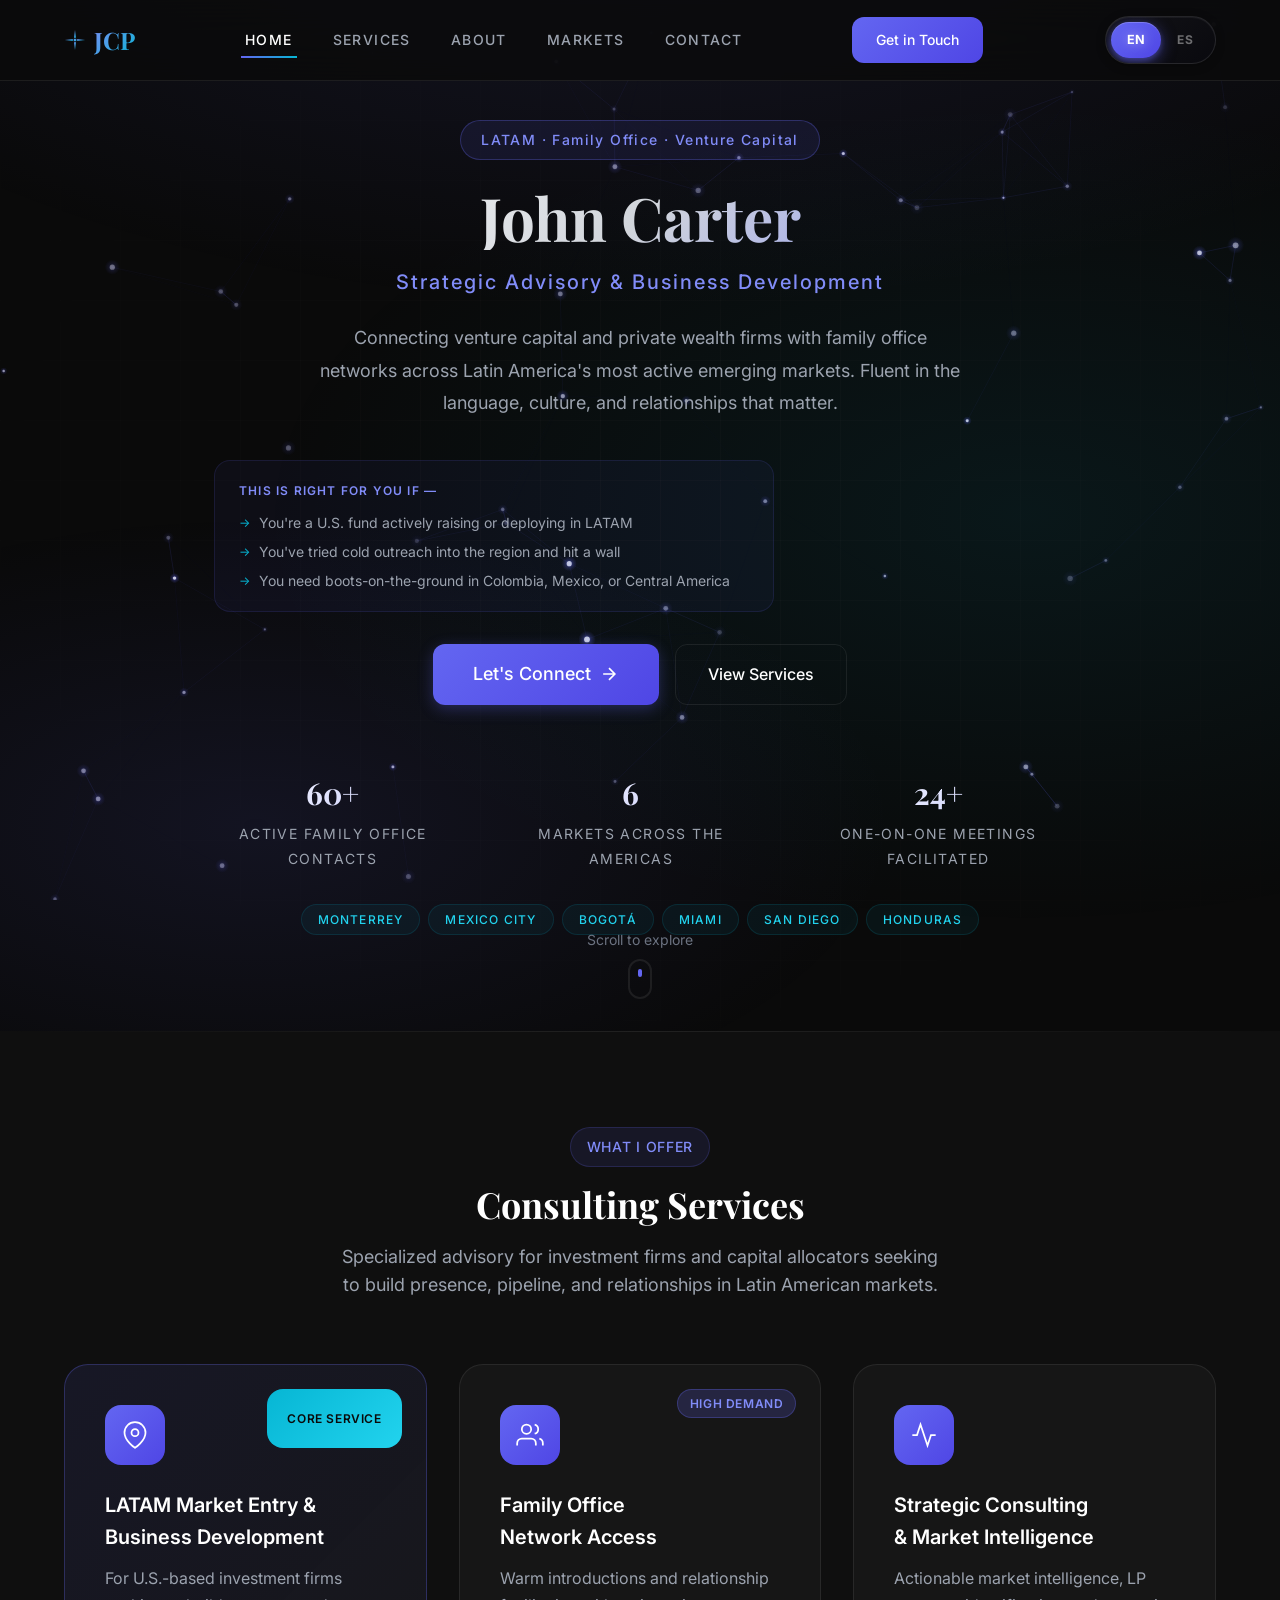
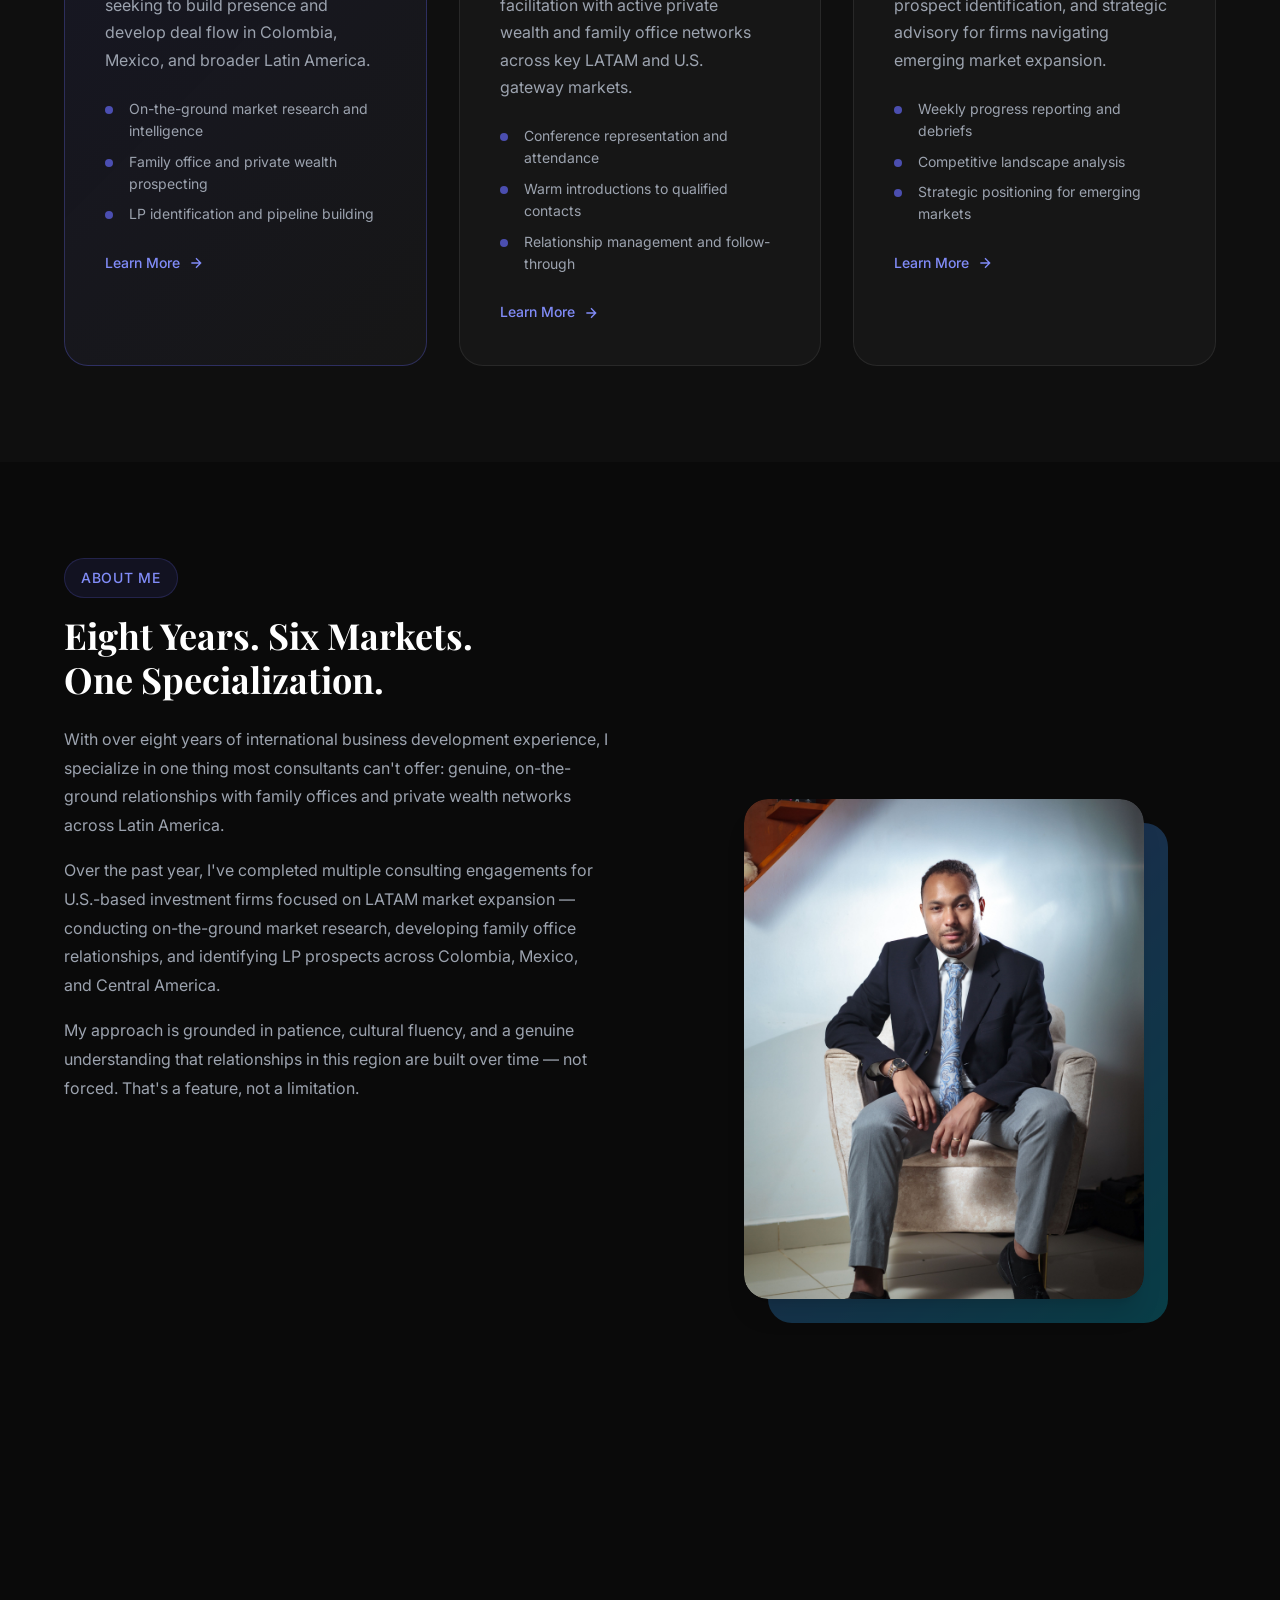
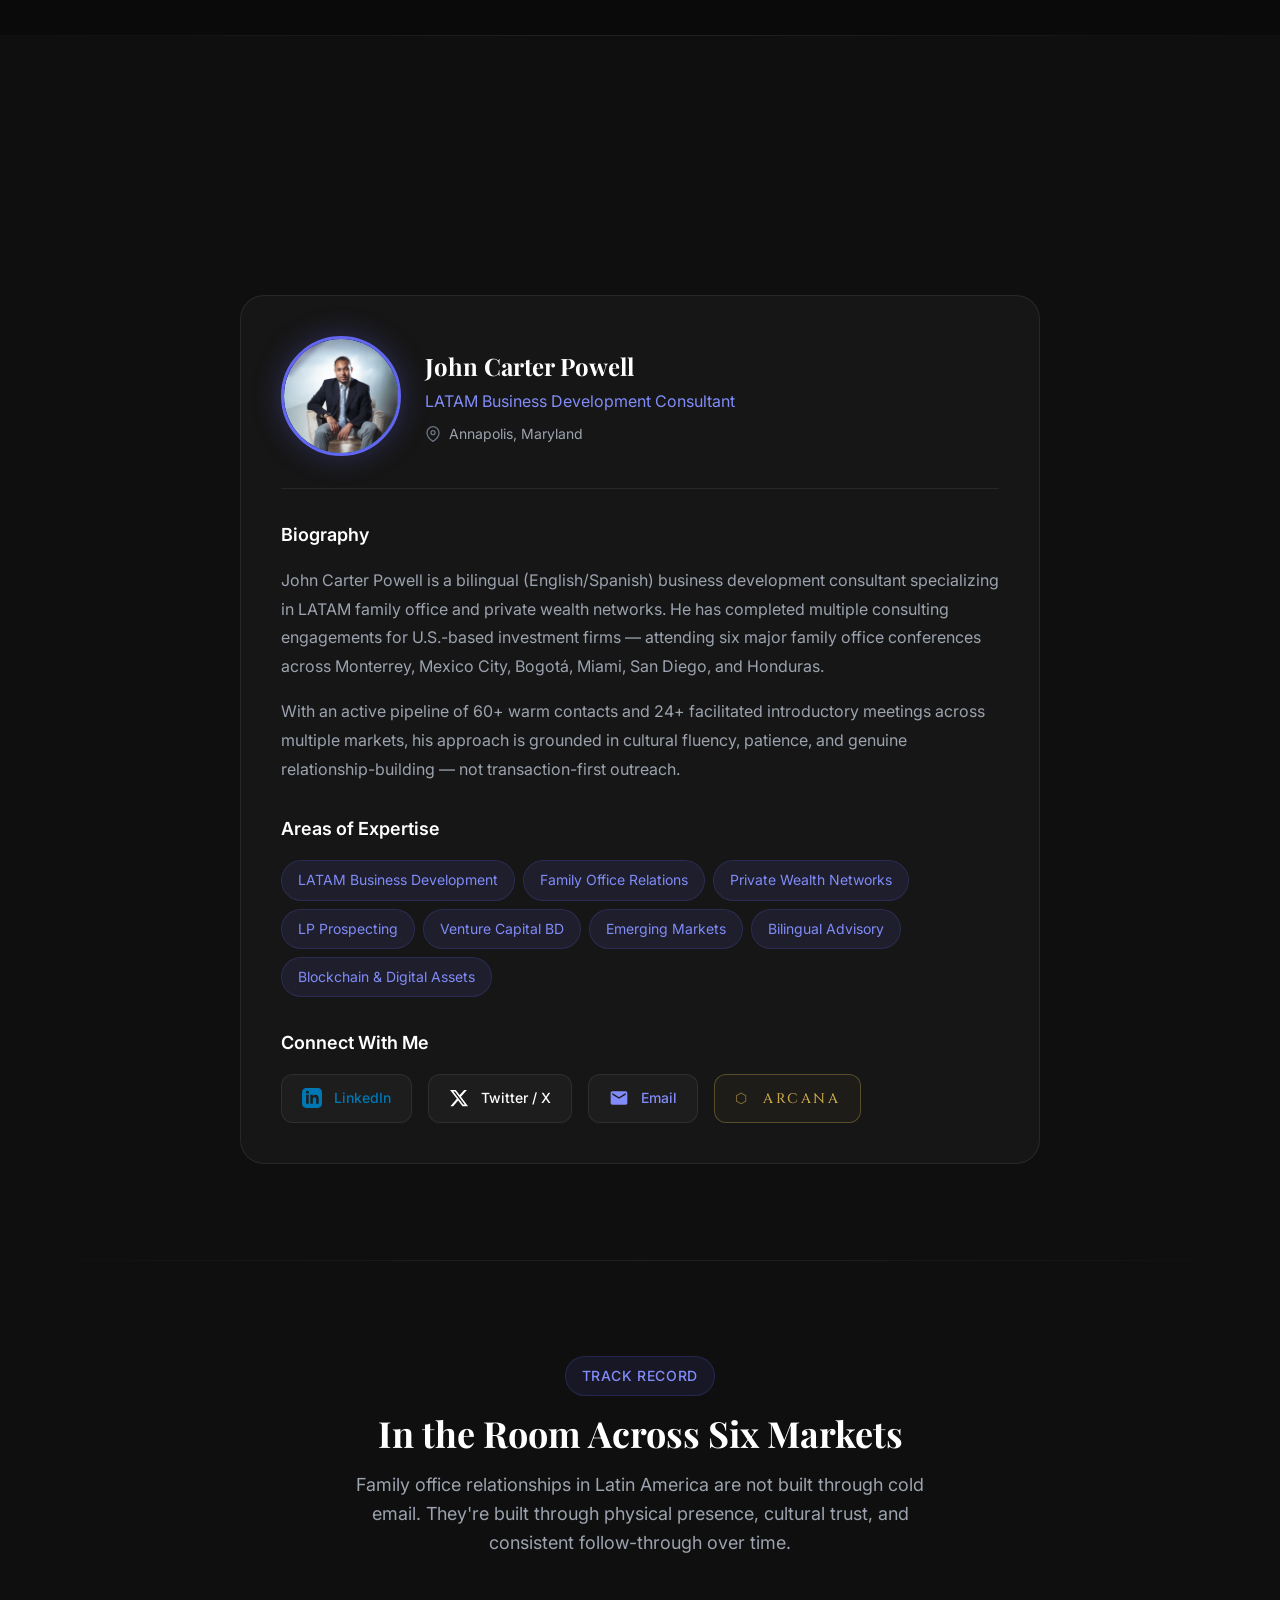
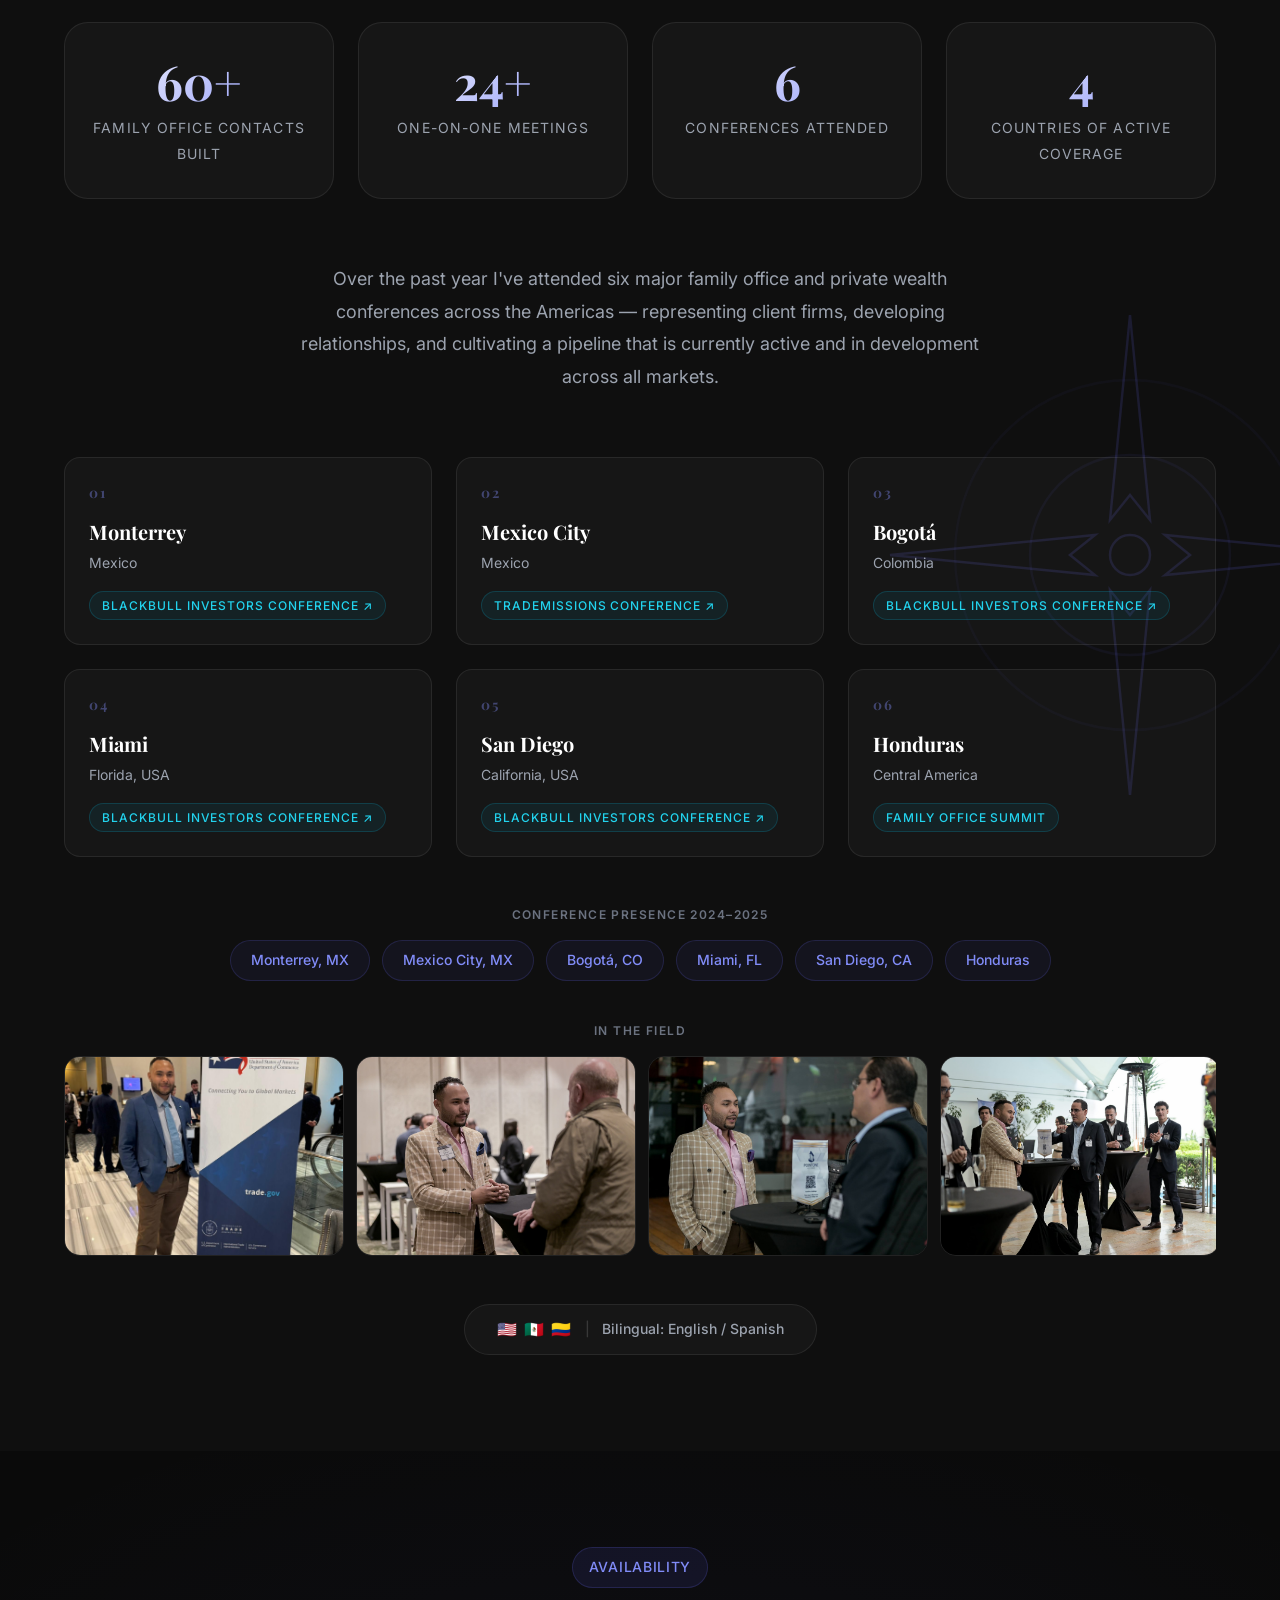
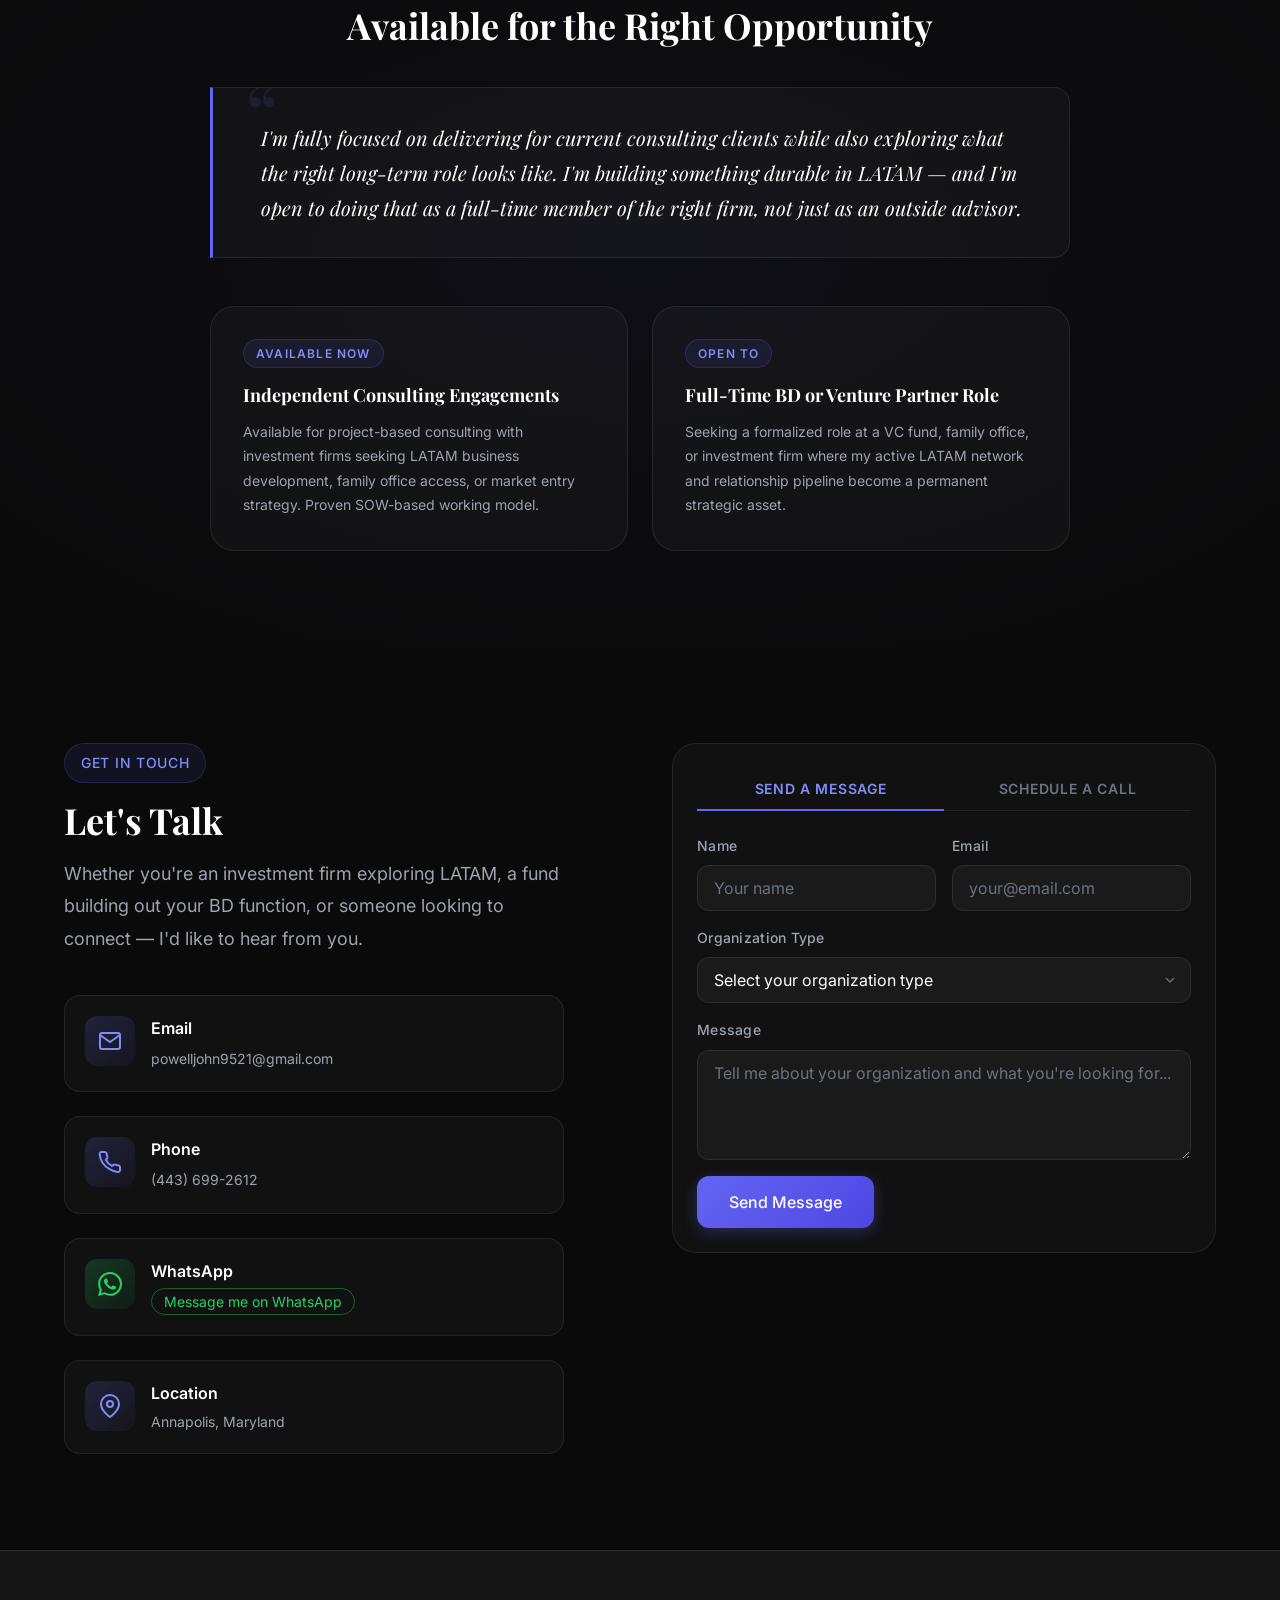
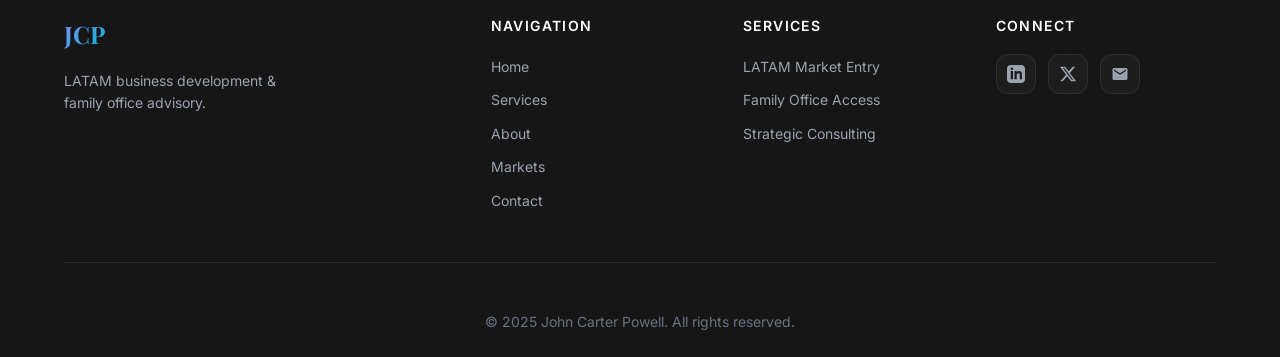
==== commit 451c0700: "Add share button directly on intake gate screens for both briefings - Adds "Share this briefing link" ====
--- a/index.html
+++ b/index.html
@@ -1269,6 +1269,10 @@
           <button type="submit" class="proceda-gate__btn" id="procedaGateBtn" data-i18n="arcana.gate.cta">Access Briefing →</button>
         </form>
         <div class="proceda-gate__status" id="procedaGateStatus"></div>
+        <button class="proceda-gate__share-btn" onclick="copyGateLink('proceda', this)">
+          <svg xmlns="http://www.w3.org/2000/svg" viewBox="0 0 16 16" fill="none" stroke="currentColor" stroke-width="1.5" stroke-linecap="round" stroke-linejoin="round"><path d="M6.5 9.5a3.536 3.536 0 0 0 5 0l2-2a3.536 3.536 0 0 0-5-5l-1.5 1.5"/><path d="M9.5 6.5a3.536 3.536 0 0 0-5 0l-2 2a3.536 3.536 0 0 0 5 5L9 12"/></svg>
+          <span class="gate-share-label">Share this briefing link</span>
+        </button>
       </div>
     </div>
 
@@ -1801,6 +1805,10 @@
           <button type="submit" class="proceda-gate__btn" id="lucreativityGateBtn">Access Briefing →</button>
         </form>
         <div class="proceda-gate__status" id="lucreativityGateStatus"></div>
+        <button class="proceda-gate__share-btn" onclick="copyGateLink('lucreativity', this)">
+          <svg xmlns="http://www.w3.org/2000/svg" viewBox="0 0 16 16" fill="none" stroke="currentColor" stroke-width="1.5" stroke-linecap="round" stroke-linejoin="round"><path d="M6.5 9.5a3.536 3.536 0 0 0 5 0l2-2a3.536 3.536 0 0 0-5-5l-1.5 1.5"/><path d="M9.5 6.5a3.536 3.536 0 0 0-5 0l-2 2a3.536 3.536 0 0 0 5 5L9 12"/></svg>
+          <span class="gate-share-label">Share this briefing link</span>
+        </button>
       </div>
     </div>
 
@@ -2389,40 +2397,54 @@
     })();
 
     // ── INTAKE LINK SHARING ──
-    window.copyIntakeLink = function(project, btn) {
-      var url = window.location.origin + window.location.pathname + '?intake=' + project;
-      var label = btn.querySelector('.arcana-share-label');
-      navigator.clipboard.writeText(url).then(function() {
-        label.textContent = 'Copied!';
-        btn.style.color = '#00d4aa';
-        btn.style.borderColor = '#00d4aa';
-        setTimeout(function() {
-          label.textContent = 'Copy intake link';
-          btn.style.color = '';
-          btn.style.borderColor = '';
-        }, 2000);
+    function buildIntakeUrl(project) {
+      return window.location.origin + window.location.pathname + '?intake=' + project;
+    }
+
+    function animateCopyBtn(btn, labelClass) {
+      var label = btn.querySelector(labelClass);
+      if (!label) return;
+      var orig = label.textContent;
+      label.textContent = 'Copied!';
+      btn.classList.add('copied');
+      setTimeout(function() {
+        label.textContent = orig;
+        btn.classList.remove('copied');
+      }, 2000);
+    }
+
+    function doCopy(text, btn, labelClass) {
+      navigator.clipboard.writeText(text).then(function() {
+        animateCopyBtn(btn, labelClass);
       }).catch(function() {
-        // Fallback for browsers without clipboard API
         var ta = document.createElement('textarea');
-        ta.value = url;
-        ta.style.position = 'fixed';
-        ta.style.opacity = '0';
+        ta.value = text;
+        ta.style.cssText = 'position:fixed;opacity:0;top:0;left:0;';
         document.body.appendChild(ta);
         ta.select();
         document.execCommand('copy');
         document.body.removeChild(ta);
-        label.textContent = 'Copied!';
-        setTimeout(function() { label.textContent = 'Copy intake link'; }, 2000);
+        animateCopyBtn(btn, labelClass);
       });
+    }
+
+    window.copyGateLink = function(project, btn) {
+      doCopy(buildIntakeUrl(project), btn, '.gate-share-label');
+    };
+
+    window.copyIntakeLink = function(project, btn) {
+      doCopy(buildIntakeUrl(project), btn, '.arcana-share-label');
     };
 
     // ── DEEP LINK HANDLER ──
     // Handles URLs like ?intake=proceda or ?intake=lucreativity
-    // Opens Arcana instantly and shows the correct intake form
+    // Always shows the email gate for the recipient (clears session bypass)
     document.addEventListener('DOMContentLoaded', function() {
       var params = new URLSearchParams(window.location.search);
       var intake = params.get('intake');
       if (!intake) return;
+      // Clear any session bypass so the recipient always sees the email gate
+      sessionStorage.removeItem(intake + '_gate_passed');
       // Small delay to ensure all scripts are initialized
       setTimeout(function() {
         if (typeof openArcanaInstant === 'function') {
--- a/css/components/arcana.css
+++ b/css/components/arcana.css
@@ -1644,6 +1644,39 @@
   min-height: 1.2em;
 }
 
+.proceda-gate__share-btn {
+  display: inline-flex;
+  align-items: center;
+  gap: 6px;
+  margin-top: 18px;
+  background: transparent;
+  border: 1px solid rgba(255,255,255,0.12);
+  border-radius: 3px;
+  padding: 8px 16px;
+  font-family: 'IBM Plex Mono', monospace;
+  font-size: 0.72rem;
+  letter-spacing: 0.08em;
+  color: rgba(255,255,255,0.4);
+  cursor: pointer;
+  transition: all 0.18s ease;
+}
+
+.proceda-gate__share-btn:hover {
+  border-color: rgba(0,212,170,0.4);
+  color: #00d4aa;
+}
+
+.proceda-gate__share-btn.copied {
+  border-color: rgba(0,212,170,0.6);
+  color: #00d4aa;
+}
+
+.proceda-gate__share-btn svg {
+  width: 12px;
+  height: 12px;
+  flex-shrink: 0;
+}
+
 /* ============================================
    RESPONSIVE
    ============================================ */
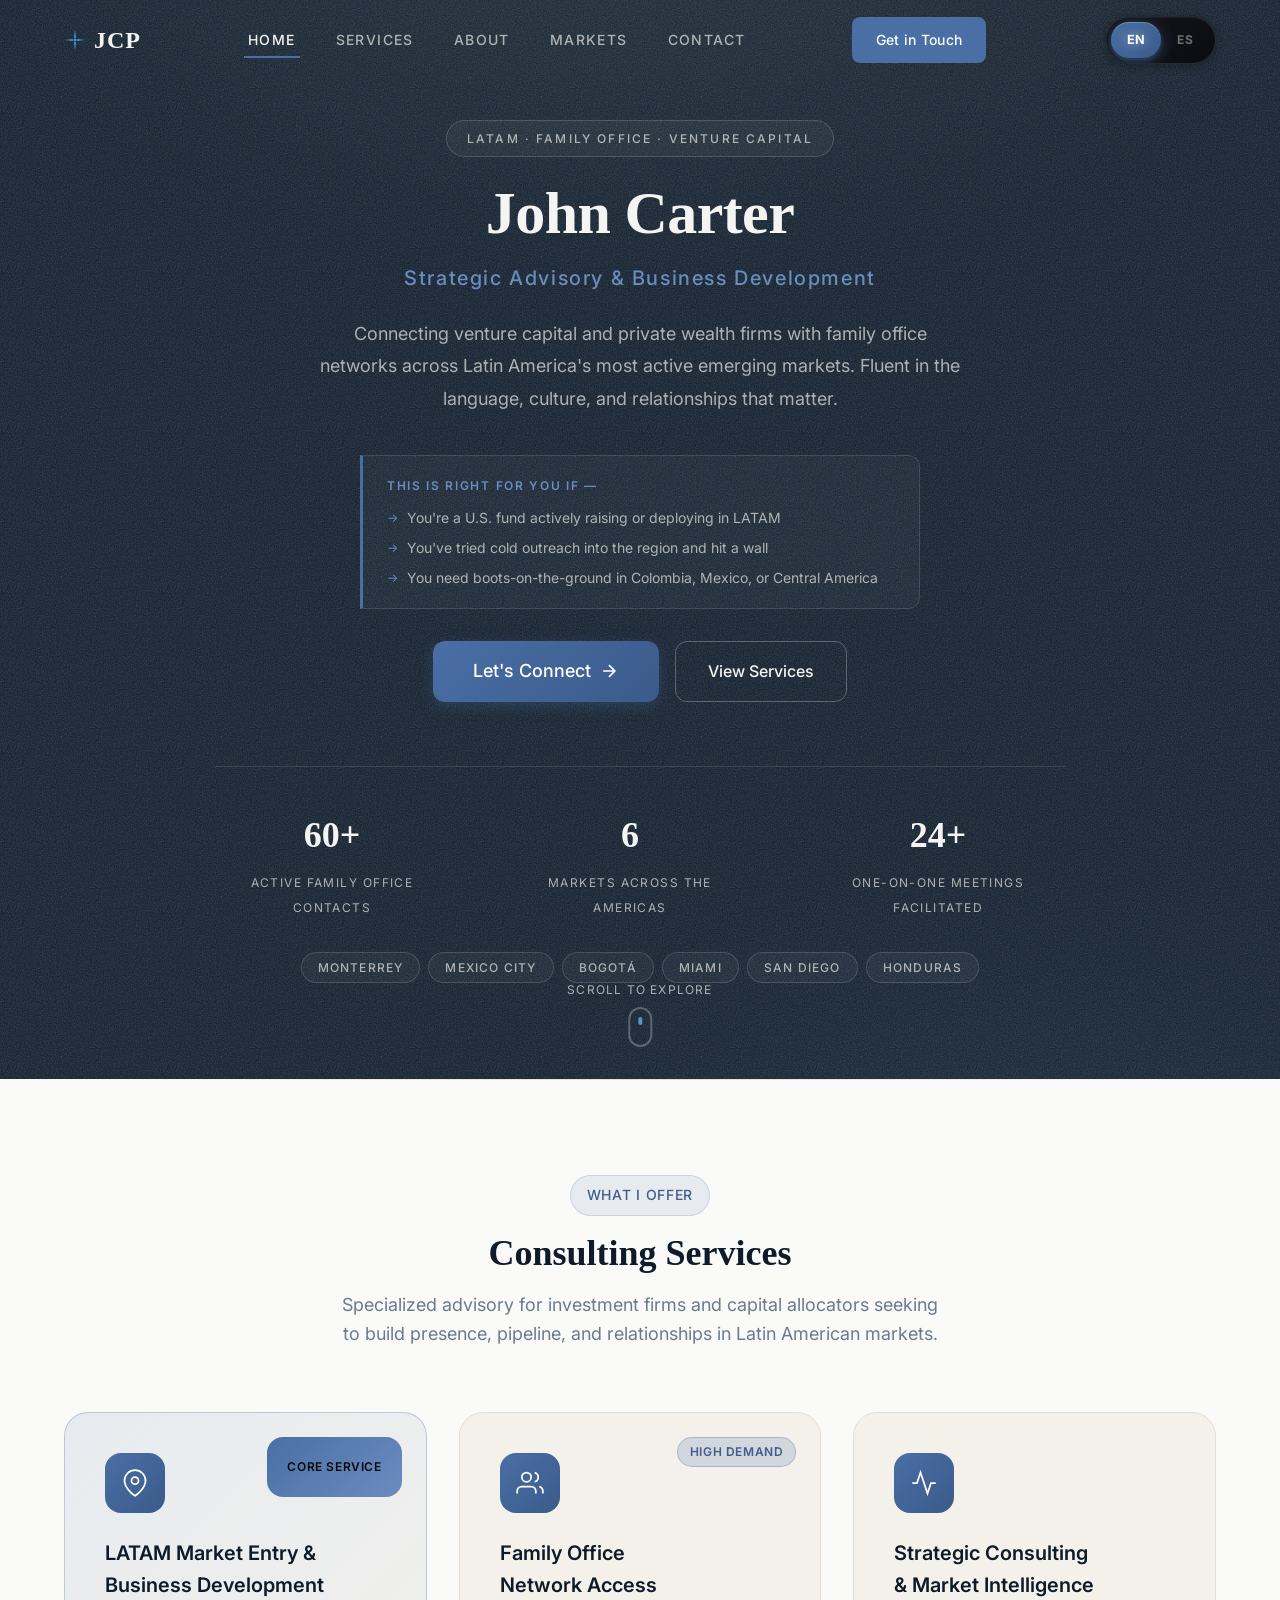
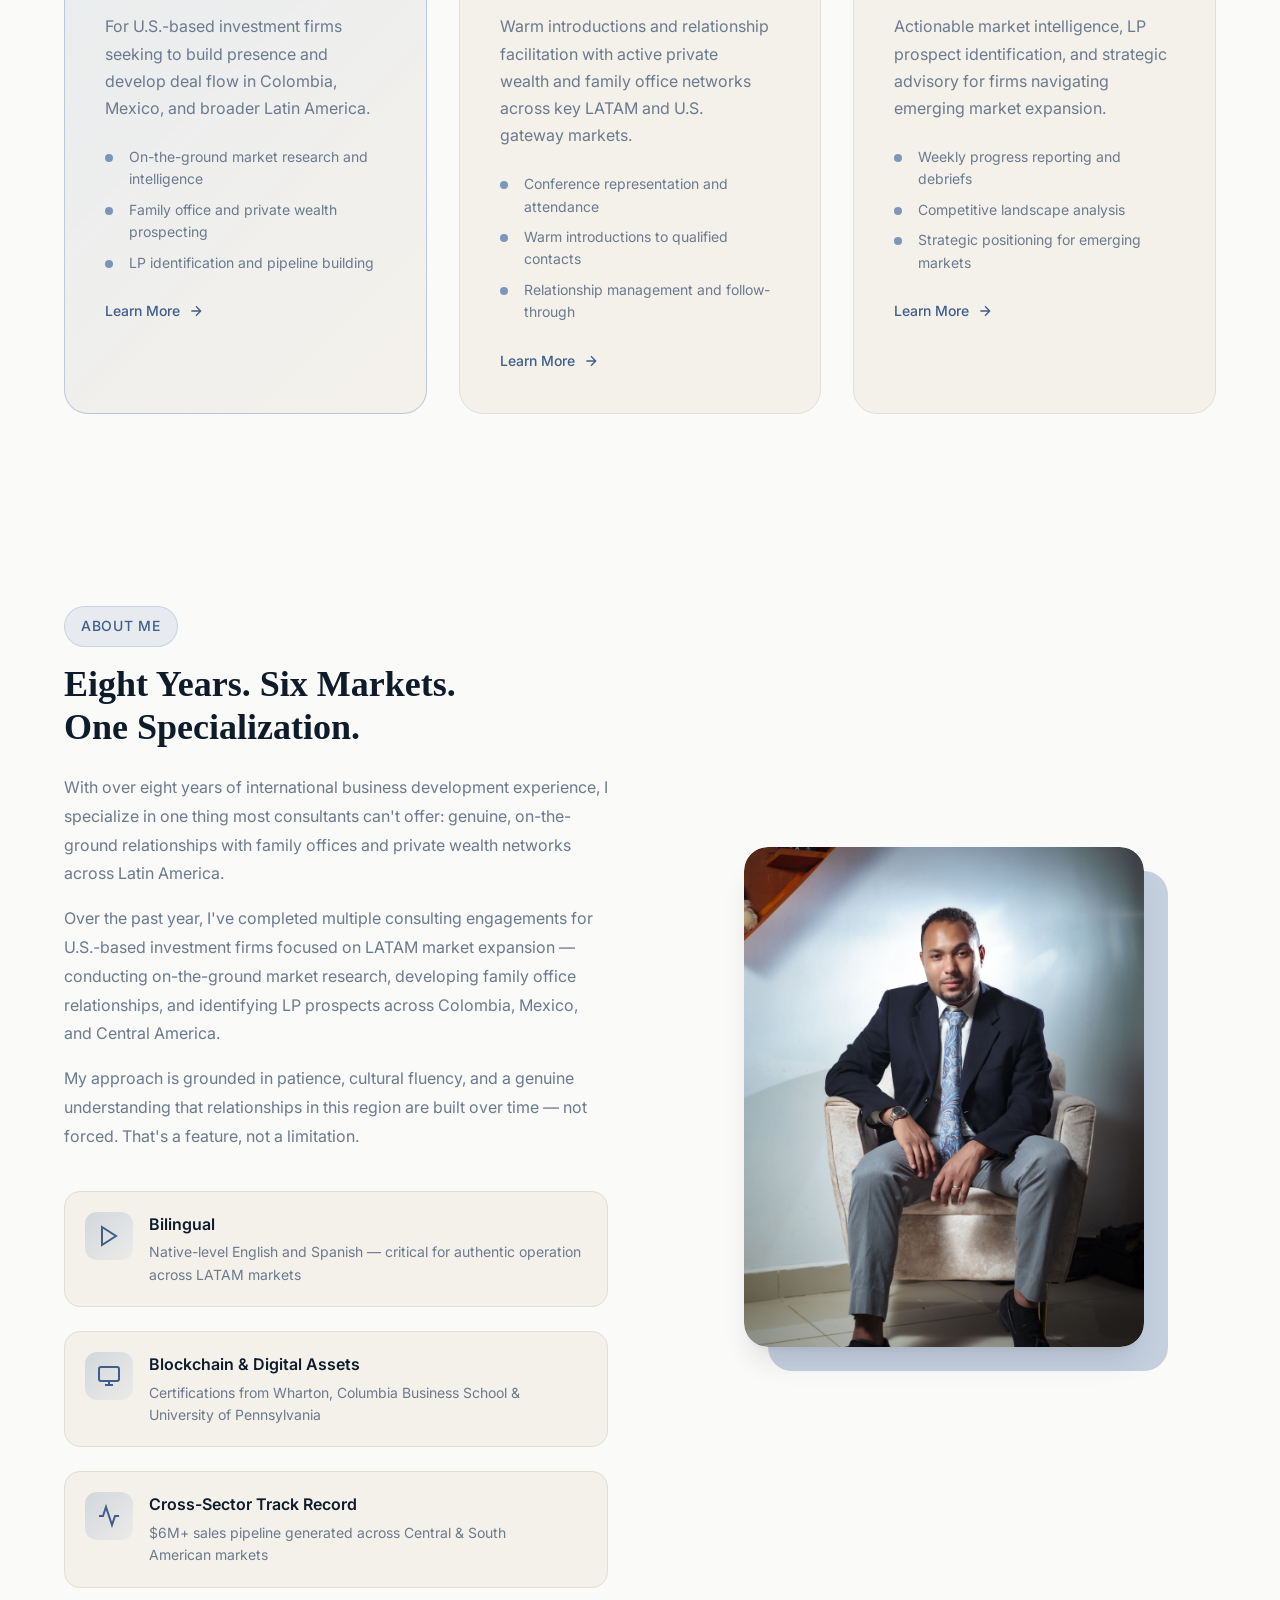
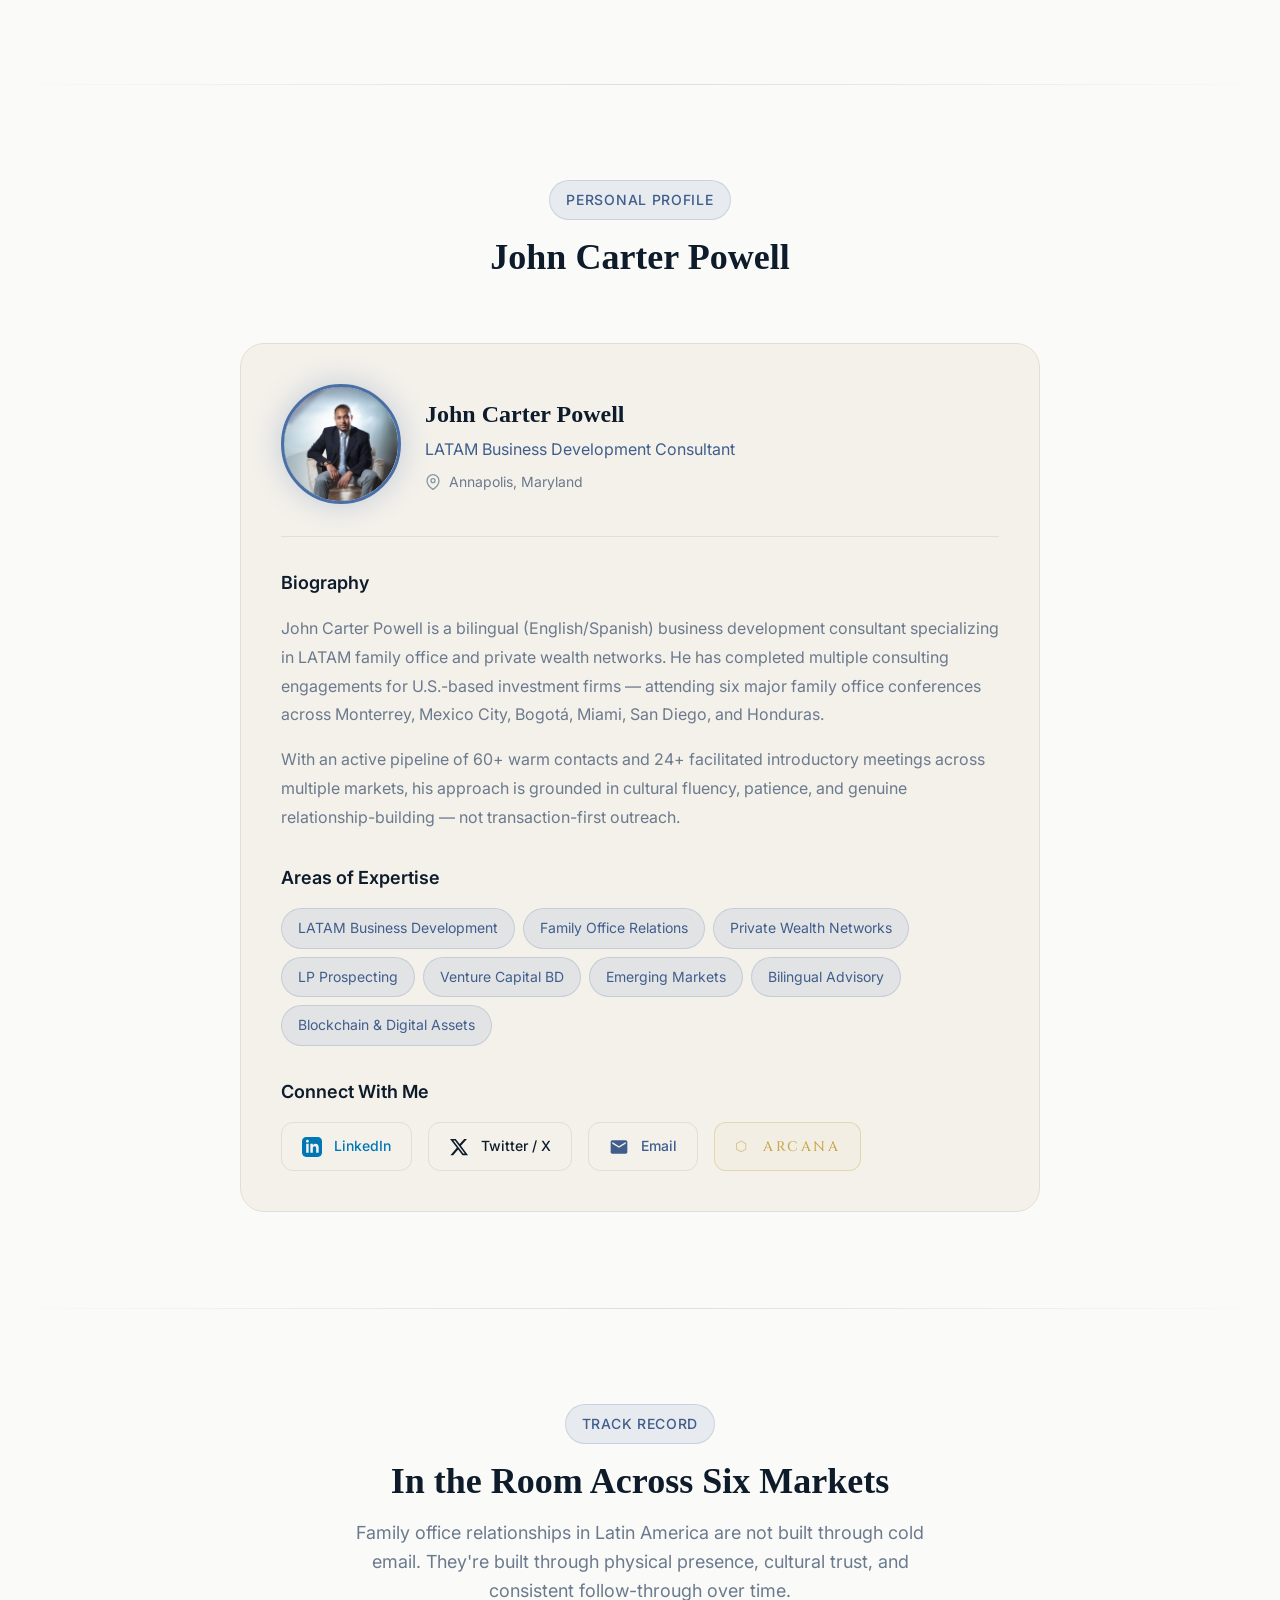
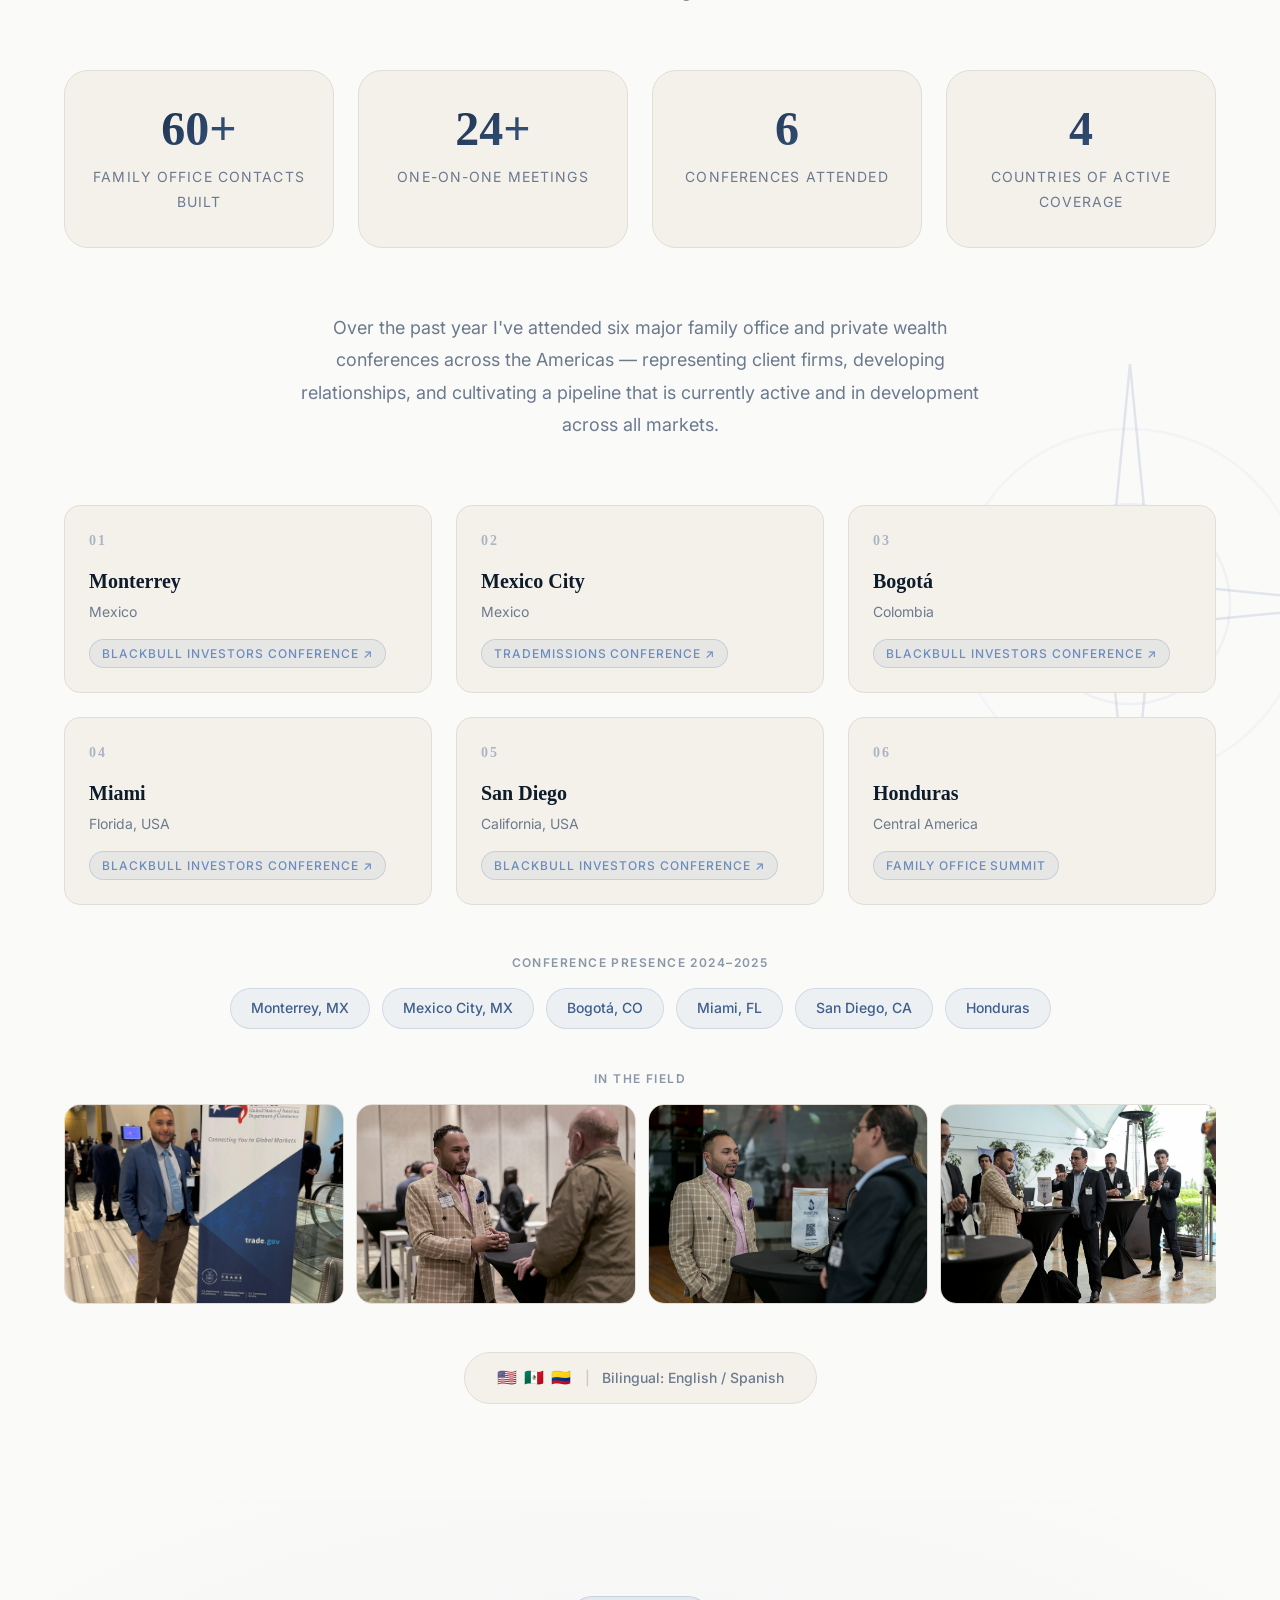
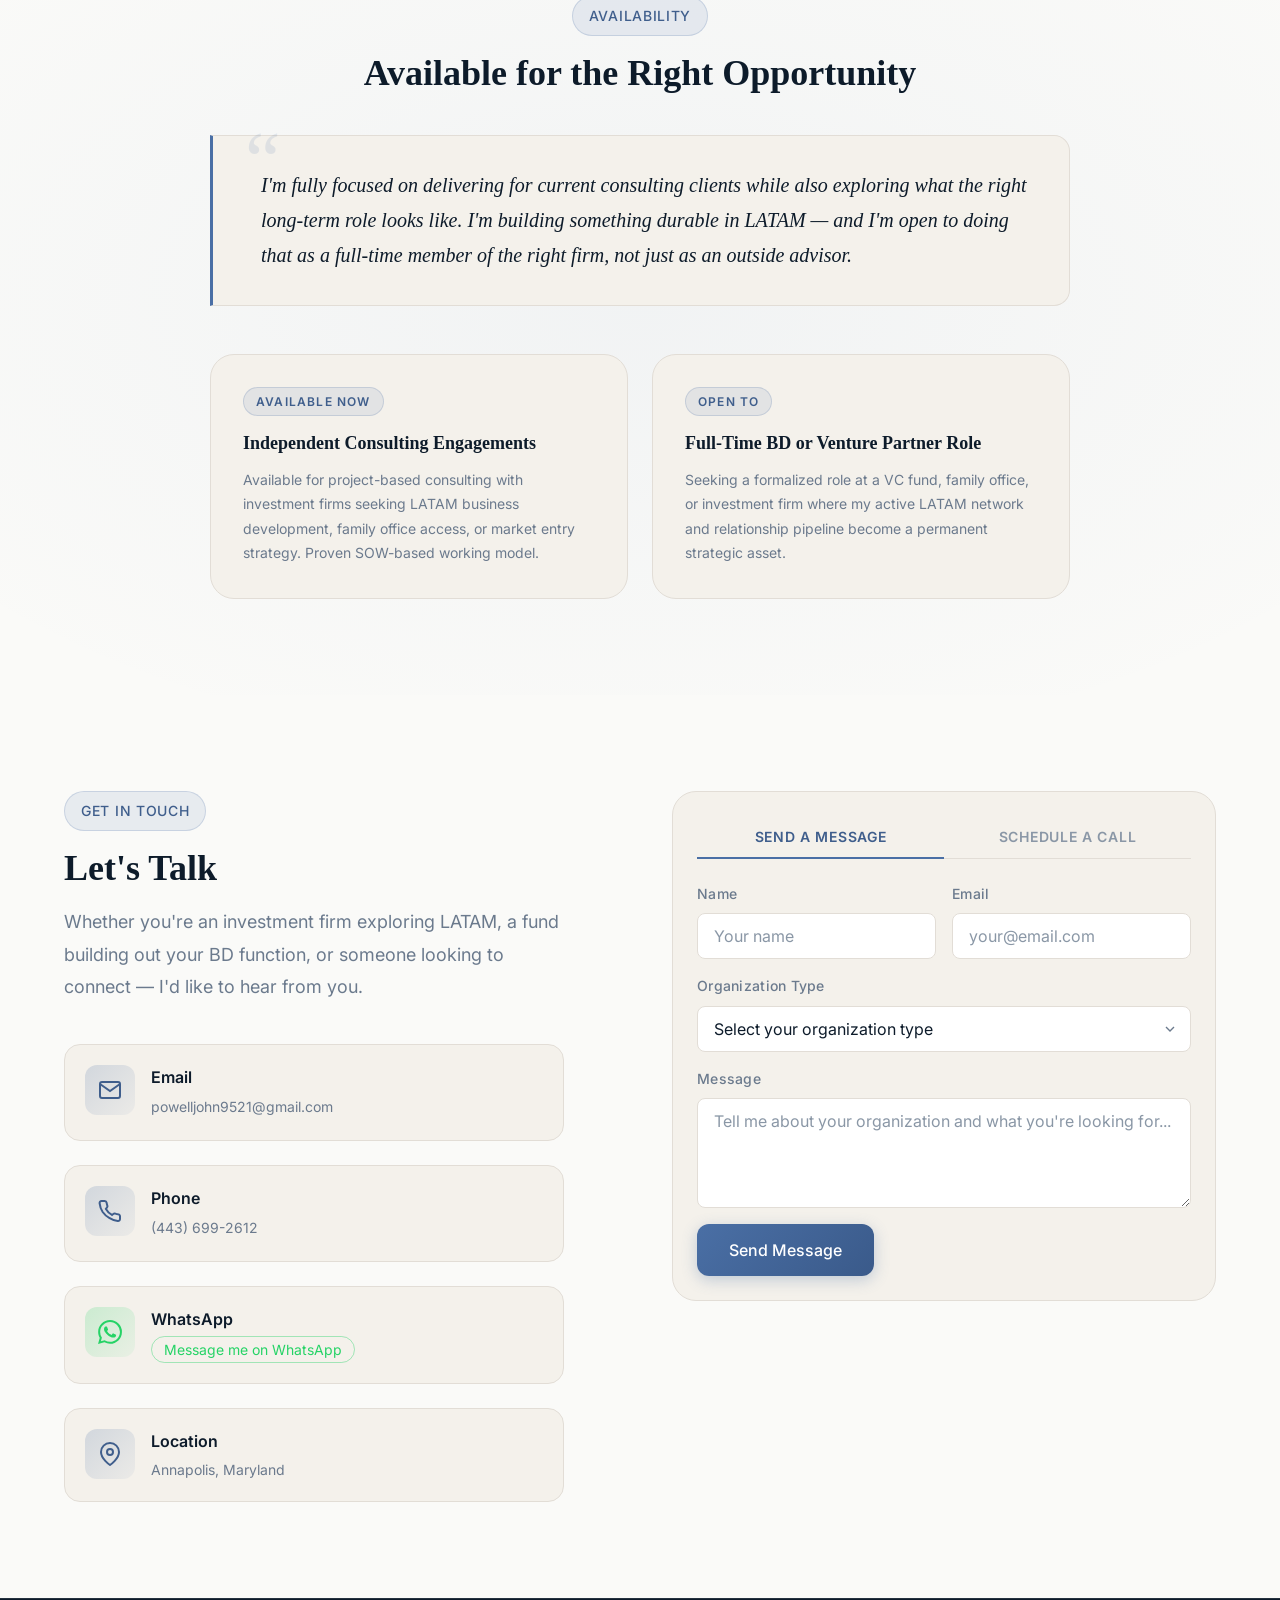
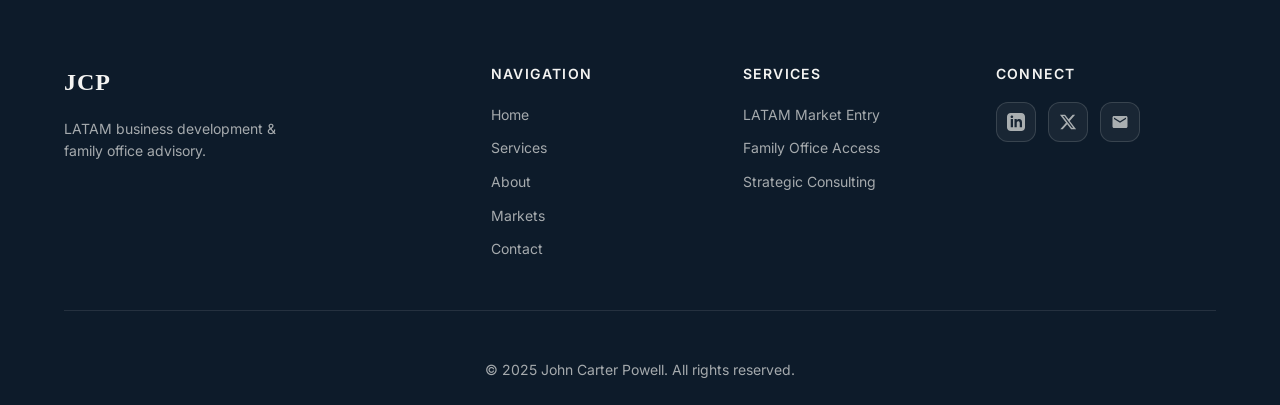
==== commit 2e6eb769: "Redesign: shift site to warm editorial light palette Implements Part Three (aesthetic redesign) of t" ====
--- a/index.html
+++ b/index.html
@@ -15,8 +15,8 @@
   <meta name="keywords" content="LATAM business development, family office consultant, Latin America venture capital, private wealth LATAM, Colombia family office, Mexico investment, bilingual consultant, Annapolis Maryland, LP prospecting">
   <meta name="author" content="John Carter Powell">
   <meta name="robots" content="index, follow">
-  <meta name="theme-color" content="#0a0a0a">
-  <meta name="color-scheme" content="dark">
+  <meta name="theme-color" content="#0D1B2A">
+  <meta name="color-scheme" content="light">
 
   <!-- Mobile Web App -->
   <meta name="mobile-web-app-capable" content="yes">
--- a/css/styles.css
+++ b/css/styles.css
@@ -7,12 +7,19 @@
    CSS CUSTOM PROPERTIES (VARIABLES)
    ============================================ */
 :root {
-  /* Color Palette */
-  --color-primary: #6366f1;
-  --color-primary-dark: #4f46e5;
-  --color-primary-light: #818cf8;
-  --color-accent: #06b6d4;
-  --color-accent-light: #22d3ee;
+  /* Color Palette — Editorial / Capital Markets (light) */
+  --color-primary: #4A6FA5;        /* Steel blue — CTAs, accents, underlines */
+  --color-primary-dark: #3A5A8A;   /* Steel blue, deeper — hover/gradient end */
+  --color-primary-light: #3F5E8C;  /* Steel blue, readable as accent text on light */
+  --color-accent: #4A6FA5;         /* Single restrained accent */
+  --color-accent-light: #6B8CBF;   /* Lighter steel — tag/chip text */
+
+  /* Brand neutrals */
+  --color-navy: #0D1B2A;           /* Deep navy — primary text + dark sections */
+  --color-cream: #F4F1EB;          /* Warm surface — cards */
+  --color-cream-deep: #ECE7DD;     /* Warm surface, hover */
+  --color-divider: #E2DDD6;        /* Warm hairline divider */
+  --color-steel-tint: #EEF2F7;     /* Steel-blue light — chip fills */
 
   /* Neutral Colors */
   --color-white: #ffffff;
@@ -29,24 +36,27 @@
   --color-black: #0a0a0a;
 
   /* Background Colors */
-  --bg-primary: var(--color-black);
-  --bg-secondary: #0f0f0f;
-  --bg-tertiary: #161616;
-  --bg-card: rgba(255, 255, 255, 0.03);
-  --bg-card-hover: rgba(255, 255, 255, 0.05);
+  --bg-primary: #FAFAF8;           /* Warm near-white — page background */
+  --bg-secondary: #FAFAF8;         /* Sections kept uniformly warm white */
+  --bg-tertiary: #F4F1EB;          /* Cream surface */
+  --bg-card: #F4F1EB;              /* Cream cards */
+  --bg-card-hover: #ECE7DD;        /* Cream cards, hover */
+  --bg-dark: #0D1B2A;              /* Hero / footer / Nexivant dark sections */
 
   /* Text Colors */
-  --text-primary: var(--color-white);
-  --text-secondary: var(--color-gray-400);
-  --text-muted: var(--color-gray-500);
+  --text-primary: #0D1B2A;         /* Deep navy */
+  --text-secondary: #6B7A8D;       /* Slate gray */
+  --text-muted: #8A97A6;           /* Light slate */
+  --text-on-dark: #F4F4F2;         /* Near-white text on dark sections */
+  --text-on-dark-muted: rgba(244, 244, 242, 0.66);
 
   /* Border Colors */
-  --border-color: rgba(255, 255, 255, 0.08);
-  --border-color-hover: rgba(255, 255, 255, 0.15);
+  --border-color: #E2DDD6;         /* Warm hairline */
+  --border-color-hover: #CFC8BE;   /* Warm hairline, hover */
 
   /* Typography */
   --font-sans: 'Inter', -apple-system, BlinkMacSystemFont, 'Segoe UI', Roboto, sans-serif;
-  --font-display: 'Playfair Display', Georgia, serif;
+  --font-display: Georgia, 'Times New Roman', 'Playfair Display', serif;
 
   /* Font Sizes */
   --text-xs: 0.75rem;
@@ -90,11 +100,11 @@
   --radius-full: 9999px;
 
   /* Shadows */
-  --shadow-sm: 0 1px 2px 0 rgba(0, 0, 0, 0.05);
-  --shadow-md: 0 4px 6px -1px rgba(0, 0, 0, 0.1), 0 2px 4px -2px rgba(0, 0, 0, 0.1);
-  --shadow-lg: 0 10px 15px -3px rgba(0, 0, 0, 0.1), 0 4px 6px -4px rgba(0, 0, 0, 0.1);
-  --shadow-xl: 0 20px 25px -5px rgba(0, 0, 0, 0.1), 0 8px 10px -6px rgba(0, 0, 0, 0.1);
-  --shadow-glow: 0 0 40px rgba(99, 102, 241, 0.15);
+  --shadow-sm: 0 1px 2px 0 rgba(13, 27, 42, 0.04);
+  --shadow-md: 0 4px 6px -1px rgba(13, 27, 42, 0.06), 0 2px 4px -2px rgba(13, 27, 42, 0.05);
+  --shadow-lg: 0 10px 15px -3px rgba(13, 27, 42, 0.08), 0 4px 6px -4px rgba(13, 27, 42, 0.06);
+  --shadow-xl: 0 20px 30px -8px rgba(13, 27, 42, 0.12), 0 8px 10px -6px rgba(13, 27, 42, 0.06);
+  --shadow-glow: 0 12px 28px -10px rgba(13, 27, 42, 0.18);
 
   /* Transitions */
   --transition-fast: 150ms ease;
@@ -212,8 +222,8 @@
 .section-badge {
   display: inline-block;
   padding: var(--space-2) var(--space-4);
-  background: rgba(99, 102, 241, 0.1);
-  border: 1px solid rgba(99, 102, 241, 0.2);
+  background: rgba(74, 111, 165, 0.1);
+  border: 1px solid rgba(74, 111, 165, 0.2);
   border-radius: var(--radius-full);
   font-size: var(--text-sm);
   font-weight: var(--font-medium);
@@ -256,12 +266,12 @@
 .btn-primary {
   background: linear-gradient(135deg, var(--color-primary), var(--color-primary-dark));
   color: var(--color-white);
-  box-shadow: 0 4px 15px rgba(99, 102, 241, 0.3);
+  box-shadow: 0 4px 15px rgba(74, 111, 165, 0.3);
 }
 
 .btn-primary:hover {
   transform: translateY(-2px);
-  box-shadow: 0 6px 25px rgba(99, 102, 241, 0.4);
+  box-shadow: 0 6px 25px rgba(74, 111, 165, 0.4);
 }
 
 .btn-secondary {
@@ -300,10 +310,10 @@
 /* Pulse Glow */
 @keyframes pulseGlow {
   0%, 100% {
-    box-shadow: 0 0 20px rgba(99, 102, 241, 0.3);
+    box-shadow: 0 0 20px rgba(74, 111, 165, 0.3);
   }
   50% {
-    box-shadow: 0 0 40px rgba(99, 102, 241, 0.5);
+    box-shadow: 0 0 40px rgba(74, 111, 165, 0.5);
   }
 }
 
@@ -325,13 +335,13 @@
 }
 
 ::-webkit-scrollbar-thumb {
-  background: var(--color-gray-700);
+  background: var(--color-divider);
   border-radius: var(--radius-full);
   border: 2px solid var(--bg-primary);
 }
 
 ::-webkit-scrollbar-thumb:hover {
-  background: var(--color-gray-600);
+  background: var(--border-color-hover);
 }
 
 /* ============================================
--- a/css/styles.css
+++ b/css/styles.css
@@ -7,12 +7,19 @@
    CSS CUSTOM PROPERTIES (VARIABLES)
    ============================================ */
 :root {
-  /* Color Palette */
-  --color-primary: #6366f1;
-  --color-primary-dark: #4f46e5;
-  --color-primary-light: #818cf8;
-  --color-accent: #06b6d4;
-  --color-accent-light: #22d3ee;
+  /* Color Palette — Editorial / Capital Markets (light) */
+  --color-primary: #4A6FA5;        /* Steel blue — CTAs, accents, underlines */
+  --color-primary-dark: #3A5A8A;   /* Steel blue, deeper — hover/gradient end */
+  --color-primary-light: #3F5E8C;  /* Steel blue, readable as accent text on light */
+  --color-accent: #4A6FA5;         /* Single restrained accent */
+  --color-accent-light: #6B8CBF;   /* Lighter steel — tag/chip text */
+
+  /* Brand neutrals */
+  --color-navy: #0D1B2A;           /* Deep navy — primary text + dark sections */
+  --color-cream: #F4F1EB;          /* Warm surface — cards */
+  --color-cream-deep: #ECE7DD;     /* Warm surface, hover */
+  --color-divider: #E2DDD6;        /* Warm hairline divider */
+  --color-steel-tint: #EEF2F7;     /* Steel-blue light — chip fills */
 
   /* Neutral Colors */
   --color-white: #ffffff;
@@ -29,24 +36,27 @@
   --color-black: #0a0a0a;
 
   /* Background Colors */
-  --bg-primary: var(--color-black);
-  --bg-secondary: #0f0f0f;
-  --bg-tertiary: #161616;
-  --bg-card: rgba(255, 255, 255, 0.03);
-  --bg-card-hover: rgba(255, 255, 255, 0.05);
+  --bg-primary: #FAFAF8;           /* Warm near-white — page background */
+  --bg-secondary: #FAFAF8;         /* Sections kept uniformly warm white */
+  --bg-tertiary: #F4F1EB;          /* Cream surface */
+  --bg-card: #F4F1EB;              /* Cream cards */
+  --bg-card-hover: #ECE7DD;        /* Cream cards, hover */
+  --bg-dark: #0D1B2A;              /* Hero / footer / Nexivant dark sections */
 
   /* Text Colors */
-  --text-primary: var(--color-white);
-  --text-secondary: var(--color-gray-400);
-  --text-muted: var(--color-gray-500);
+  --text-primary: #0D1B2A;         /* Deep navy */
+  --text-secondary: #6B7A8D;       /* Slate gray */
+  --text-muted: #8A97A6;           /* Light slate */
+  --text-on-dark: #F4F4F2;         /* Near-white text on dark sections */
+  --text-on-dark-muted: rgba(244, 244, 242, 0.66);
 
   /* Border Colors */
-  --border-color: rgba(255, 255, 255, 0.08);
-  --border-color-hover: rgba(255, 255, 255, 0.15);
+  --border-color: #E2DDD6;         /* Warm hairline */
+  --border-color-hover: #CFC8BE;   /* Warm hairline, hover */
 
   /* Typography */
   --font-sans: 'Inter', -apple-system, BlinkMacSystemFont, 'Segoe UI', Roboto, sans-serif;
-  --font-display: 'Playfair Display', Georgia, serif;
+  --font-display: Georgia, 'Times New Roman', 'Playfair Display', serif;
 
   /* Font Sizes */
   --text-xs: 0.75rem;
@@ -90,11 +100,11 @@
   --radius-full: 9999px;
 
   /* Shadows */
-  --shadow-sm: 0 1px 2px 0 rgba(0, 0, 0, 0.05);
-  --shadow-md: 0 4px 6px -1px rgba(0, 0, 0, 0.1), 0 2px 4px -2px rgba(0, 0, 0, 0.1);
-  --shadow-lg: 0 10px 15px -3px rgba(0, 0, 0, 0.1), 0 4px 6px -4px rgba(0, 0, 0, 0.1);
-  --shadow-xl: 0 20px 25px -5px rgba(0, 0, 0, 0.1), 0 8px 10px -6px rgba(0, 0, 0, 0.1);
-  --shadow-glow: 0 0 40px rgba(99, 102, 241, 0.15);
+  --shadow-sm: 0 1px 2px 0 rgba(13, 27, 42, 0.04);
+  --shadow-md: 0 4px 6px -1px rgba(13, 27, 42, 0.06), 0 2px 4px -2px rgba(13, 27, 42, 0.05);
+  --shadow-lg: 0 10px 15px -3px rgba(13, 27, 42, 0.08), 0 4px 6px -4px rgba(13, 27, 42, 0.06);
+  --shadow-xl: 0 20px 30px -8px rgba(13, 27, 42, 0.12), 0 8px 10px -6px rgba(13, 27, 42, 0.06);
+  --shadow-glow: 0 12px 28px -10px rgba(13, 27, 42, 0.18);
 
   /* Transitions */
   --transition-fast: 150ms ease;
@@ -212,8 +222,8 @@
 .section-badge {
   display: inline-block;
   padding: var(--space-2) var(--space-4);
-  background: rgba(99, 102, 241, 0.1);
-  border: 1px solid rgba(99, 102, 241, 0.2);
+  background: rgba(74, 111, 165, 0.1);
+  border: 1px solid rgba(74, 111, 165, 0.2);
   border-radius: var(--radius-full);
   font-size: var(--text-sm);
   font-weight: var(--font-medium);
@@ -256,12 +266,12 @@
 .btn-primary {
   background: linear-gradient(135deg, var(--color-primary), var(--color-primary-dark));
   color: var(--color-white);
-  box-shadow: 0 4px 15px rgba(99, 102, 241, 0.3);
+  box-shadow: 0 4px 15px rgba(74, 111, 165, 0.3);
 }
 
 .btn-primary:hover {
   transform: translateY(-2px);
-  box-shadow: 0 6px 25px rgba(99, 102, 241, 0.4);
+  box-shadow: 0 6px 25px rgba(74, 111, 165, 0.4);
 }
 
 .btn-secondary {
@@ -300,10 +310,10 @@
 /* Pulse Glow */
 @keyframes pulseGlow {
   0%, 100% {
-    box-shadow: 0 0 20px rgba(99, 102, 241, 0.3);
+    box-shadow: 0 0 20px rgba(74, 111, 165, 0.3);
   }
   50% {
-    box-shadow: 0 0 40px rgba(99, 102, 241, 0.5);
+    box-shadow: 0 0 40px rgba(74, 111, 165, 0.5);
   }
 }
 
@@ -325,13 +335,13 @@
 }
 
 ::-webkit-scrollbar-thumb {
-  background: var(--color-gray-700);
+  background: var(--color-divider);
   border-radius: var(--radius-full);
   border: 2px solid var(--bg-primary);
 }
 
 ::-webkit-scrollbar-thumb:hover {
-  background: var(--color-gray-600);
+  background: var(--border-color-hover);
 }
 
 /* ============================================
--- a/css/components/navbar.css
+++ b/css/components/navbar.css
@@ -9,16 +9,17 @@
   left: 0;
   right: 0;
   z-index: var(--z-fixed);
-  background: rgba(10, 10, 10, 0.8);
+  background: transparent;          /* Transparent over the dark hero */
+  border-bottom: 1px solid transparent;
+  transition: background var(--transition-base), box-shadow var(--transition-base), border-color var(--transition-base);
+}
+
+.header.scrolled {
+  background: rgba(250, 250, 248, 0.92);   /* Warm white on scroll */
   backdrop-filter: blur(20px);
   -webkit-backdrop-filter: blur(20px);
   border-bottom: 1px solid var(--border-color);
-  transition: all var(--transition-base);
-}
-
-.header.scrolled {
-  background: rgba(10, 10, 10, 0.95);
-  box-shadow: 0 4px 30px rgba(0, 0, 0, 0.3);
+  box-shadow: 0 6px 24px -12px rgba(13, 27, 42, 0.18);
 }
 
 /* Navbar Container */
@@ -41,10 +42,13 @@
   font-family: var(--font-display);
   font-size: var(--text-2xl);
   font-weight: var(--font-bold);
-  background: linear-gradient(135deg, var(--color-primary-light), var(--color-accent));
-  -webkit-background-clip: text;
-  -webkit-text-fill-color: transparent;
-  background-clip: text;
+  letter-spacing: 0.04em;
+  color: var(--text-on-dark);       /* Light over the dark hero */
+  transition: color var(--transition-base);
+}
+
+.header.scrolled .logo-text {
+  color: var(--text-primary);       /* Deep navy on warm-white nav */
 }
 
 /* Navigation Menu */
@@ -59,7 +63,7 @@
   padding: var(--space-2) var(--space-1);
   font-size: var(--text-sm);
   font-weight: var(--font-medium);
-  color: var(--text-secondary);
+  color: var(--text-on-dark-muted);   /* Light over the dark hero */
   text-transform: uppercase;
   letter-spacing: 0.1em;
   transition: color var(--transition-base);
@@ -72,13 +76,13 @@
   left: 0;
   width: 0;
   height: 2px;
-  background: linear-gradient(90deg, var(--color-primary), var(--color-accent));
+  background: var(--color-primary);   /* Steel blue underline */
   transition: width var(--transition-base);
 }
 
 .nav-link:hover,
 .nav-link.active {
-  color: var(--text-primary);
+  color: var(--text-on-dark);
 }
 
 .nav-link:hover::after,
@@ -86,20 +90,32 @@
   width: 100%;
 }
 
+/* Scrolled (warm-white nav): slate links, navy active */
+.header.scrolled .nav-link {
+  color: var(--text-secondary);
+}
+
+.header.scrolled .nav-link:hover,
+.header.scrolled .nav-link.active {
+  color: var(--text-primary);
+}
+
 /* Navigation CTA Button */
 .nav-cta {
   padding: var(--space-3) var(--space-6);
-  background: linear-gradient(135deg, var(--color-primary), var(--color-primary-dark));
+  background: var(--color-primary);
   color: var(--color-white);
   font-size: var(--text-sm);
   font-weight: var(--font-medium);
-  border-radius: var(--radius-lg);
-  transition: all var(--transition-base);
+  letter-spacing: 0.02em;
+  border-radius: var(--radius-md);
+  transition: background var(--transition-base), transform var(--transition-base), box-shadow var(--transition-base);
 }
 
 .nav-cta:hover {
-  transform: translateY(-2px);
-  box-shadow: 0 4px 20px rgba(99, 102, 241, 0.4);
+  background: var(--color-primary-dark);
+  transform: translateY(-1px);
+  box-shadow: 0 6px 18px -6px rgba(74, 111, 165, 0.6);
 }
 
 /* Mobile Toggle Button */
@@ -117,7 +133,7 @@
   position: relative;
   width: 24px;
   height: 2px;
-  background: var(--text-primary);
+  background: var(--text-on-dark);   /* Light over the dark hero */
   transition: all var(--transition-base);
 }
 
@@ -127,8 +143,17 @@
   position: absolute;
   width: 24px;
   height: 2px;
+  background: var(--text-on-dark);
+  transition: all var(--transition-base);
+}
+
+/* Navy bars once scrolled or when the mobile menu is open */
+.header.scrolled .hamburger,
+.header.scrolled .hamburger::before,
+.header.scrolled .hamburger::after,
+.nav-toggle.active .hamburger::before,
+.nav-toggle.active .hamburger::after {
   background: var(--text-primary);
-  transition: all var(--transition-base);
 }
 
 .hamburger::before {
@@ -152,6 +177,16 @@
 .nav-toggle.active .hamburger::after {
   bottom: 0;
   transform: rotate(-45deg);
+}
+
+/* Open mobile menu is a warm-white overlay — force navy links */
+.nav-menu.active .nav-link {
+  color: var(--text-secondary);
+}
+
+.nav-menu.active .nav-link:hover,
+.nav-menu.active .nav-link.active {
+  color: var(--text-primary);
 }
 
 /* ============================================
@@ -242,7 +277,7 @@
   inset: 0;
   border-radius: 50px;
   padding: 1px;
-  background: linear-gradient(135deg, rgba(99, 102, 241, 0.3), rgba(6, 182, 212, 0.1));
+  background: linear-gradient(135deg, rgba(74, 111, 165, 0.3), rgba(74, 111, 165, 0.1));
   -webkit-mask: linear-gradient(#fff 0 0) content-box, linear-gradient(#fff 0 0);
   -webkit-mask-composite: xor;
   mask-composite: exclude;
@@ -252,9 +287,9 @@
 
 .lang-toggle:hover {
   transform: scale(1.05);
-  border-color: rgba(99, 102, 241, 0.4);
+  border-color: rgba(74, 111, 165, 0.4);
   box-shadow:
-    0 4px 20px rgba(99, 102, 241, 0.25),
+    0 4px 20px rgba(74, 111, 165, 0.25),
     0 2px 10px rgba(0, 0, 0, 0.3),
     inset 0 1px 0 rgba(255, 255, 255, 0.1);
 }
@@ -294,15 +329,15 @@
   left: 5px;
   width: calc(50% - 5px);
   height: calc(100% - 10px);
-  background: linear-gradient(135deg, #6366f1 0%, #4f46e5 50%, #6366f1 100%);
+  background: linear-gradient(135deg, #4A6FA5 0%, #3A5A8A 50%, #4A6FA5 100%);
   background-size: 200% 200%;
   border-radius: 50px;
   transition:
     transform 0.5s cubic-bezier(0.68, -0.55, 0.265, 1.55),
     box-shadow 0.3s ease;
   box-shadow:
-    0 4px 15px rgba(99, 102, 241, 0.5),
-    0 2px 5px rgba(99, 102, 241, 0.3),
+    0 4px 15px rgba(74, 111, 165, 0.5),
+    0 2px 5px rgba(74, 111, 165, 0.3),
     inset 0 1px 0 rgba(255, 255, 255, 0.2);
   animation: sliderGlow 2s ease-in-out infinite;
 }
@@ -310,14 +345,14 @@
 @keyframes sliderGlow {
   0%, 100% {
     box-shadow:
-      0 4px 15px rgba(99, 102, 241, 0.5),
-      0 2px 5px rgba(99, 102, 241, 0.3),
+      0 4px 15px rgba(74, 111, 165, 0.5),
+      0 2px 5px rgba(74, 111, 165, 0.3),
       inset 0 1px 0 rgba(255, 255, 255, 0.2);
   }
   50% {
     box-shadow:
-      0 4px 25px rgba(99, 102, 241, 0.7),
-      0 2px 10px rgba(99, 102, 241, 0.5),
+      0 4px 25px rgba(74, 111, 165, 0.7),
+      0 2px 10px rgba(74, 111, 165, 0.5),
       inset 0 1px 0 rgba(255, 255, 255, 0.3);
   }
 }
@@ -363,14 +398,14 @@
   outline: 2px solid var(--color-primary);
   outline-offset: 3px;
   box-shadow:
-    0 0 0 4px rgba(99, 102, 241, 0.2),
-    0 4px 20px rgba(99, 102, 241, 0.25);
-}
-
-/* Orange glow on hover to match site buttons */
+    0 0 0 4px rgba(74, 111, 165, 0.2),
+    0 4px 20px rgba(74, 111, 165, 0.25);
+}
+
+/* Steel-blue glow on hover */
 .lang-toggle:hover .lang-slider {
   box-shadow:
-    0 4px 20px rgba(255, 165, 0, 0.3),
-    0 2px 10px rgba(99, 102, 241, 0.4),
+    0 4px 18px rgba(74, 111, 165, 0.45),
+    0 2px 10px rgba(74, 111, 165, 0.4),
     inset 0 1px 0 rgba(255, 255, 255, 0.2);
 }
--- a/css/components/hero.css
+++ b/css/components/hero.css
@@ -1,6 +1,6 @@
 /* ============================================
    HERO SECTION STYLES
-   Main landing section with background effects
+   Dark editorial entry point (deep navy)
    ============================================ */
 
 .hero {
@@ -12,6 +12,8 @@
   align-items: center;
   padding: var(--space-24) 0;
   overflow: hidden;
+  background: var(--bg-dark);
+  color: var(--text-on-dark);
 }
 
 /* Background Effects */
@@ -22,24 +24,23 @@
   overflow: hidden;
 }
 
+/* Subtle warm-toned depth — restrained, not a loud gradient */
 .hero-gradient {
   position: absolute;
   inset: 0;
   background:
-    radial-gradient(ellipse 80% 50% at 50% -20%, rgba(99, 102, 241, 0.15), transparent),
-    radial-gradient(ellipse 60% 40% at 80% 50%, rgba(6, 182, 212, 0.08), transparent),
-    radial-gradient(ellipse 50% 30% at 20% 80%, rgba(99, 102, 241, 0.1), transparent);
-}
-
+    radial-gradient(ellipse 90% 60% at 50% -10%, rgba(244, 241, 235, 0.06), transparent 60%),
+    radial-gradient(ellipse 70% 50% at 80% 110%, rgba(74, 111, 165, 0.10), transparent 60%);
+}
+
+/* Editorial noise layer for paper-like depth */
 .hero-grid {
   position: absolute;
   inset: 0;
-  background-image:
-    linear-gradient(rgba(255, 255, 255, 0.02) 1px, transparent 1px),
-    linear-gradient(90deg, rgba(255, 255, 255, 0.02) 1px, transparent 1px);
-  background-size: 60px 60px;
-  mask-image: radial-gradient(ellipse 70% 70% at center, black, transparent);
-  -webkit-mask-image: radial-gradient(ellipse 70% 70% at center, black, transparent);
+  opacity: 0.5;
+  mix-blend-mode: soft-light;
+  background-image: url("data:image/svg+xml,%3Csvg xmlns='http://www.w3.org/2000/svg' width='160' height='160'%3E%3Cfilter id='n'%3E%3CfeTurbulence type='fractalNoise' baseFrequency='0.85' numOctaves='2' stitchTiles='stitch'/%3E%3C/filter%3E%3Crect width='100%25' height='100%25' filter='url(%23n)' opacity='0.5'/%3E%3C/svg%3E");
+  background-size: 160px 160px;
 }
 
 /* Hero Content */
@@ -55,13 +56,15 @@
 .hero-badge {
   display: inline-block;
   padding: var(--space-2) var(--space-5);
-  background: rgba(99, 102, 241, 0.1);
-  border: 1px solid rgba(99, 102, 241, 0.3);
+  background: rgba(244, 244, 242, 0.04);
+  border: 1px solid rgba(244, 244, 242, 0.16);
   border-radius: var(--radius-full);
-  font-size: var(--text-sm);
+  font-family: var(--font-sans);
+  font-size: var(--text-xs);
   font-weight: var(--font-medium);
-  color: var(--color-primary-light);
-  letter-spacing: 0.1em;
+  color: var(--text-on-dark-muted);
+  letter-spacing: 0.18em;
+  text-transform: uppercase;
   margin-bottom: var(--space-6);
   animation: fadeIn 1s ease-out 0.2s backwards;
 }
@@ -76,28 +79,27 @@
   font-family: var(--font-display);
   font-size: var(--text-6xl);
   font-weight: var(--font-bold);
-  line-height: 1.1;
-  background: linear-gradient(135deg, var(--color-white) 0%, var(--color-gray-300) 50%, var(--color-primary-light) 100%);
-  -webkit-background-clip: text;
-  -webkit-text-fill-color: transparent;
-  background-clip: text;
+  line-height: 1.08;
+  letter-spacing: -0.01em;
+  color: var(--text-on-dark);
   margin-bottom: var(--space-4);
   animation: fadeIn 1s ease-out 0.3s backwards;
 }
 
 .hero-subtitle {
   display: block;
+  font-family: var(--font-sans);
   font-size: var(--text-xl);
   font-weight: var(--font-medium);
-  color: var(--color-primary-light);
-  letter-spacing: 0.1em;
+  color: var(--color-accent-light);
+  letter-spacing: 0.08em;
   animation: fadeIn 1s ease-out 0.4s backwards;
 }
 
 /* Hero Description */
 .hero-description {
   font-size: var(--text-lg);
-  color: var(--text-secondary);
+  color: var(--text-on-dark-muted);
   max-width: 650px;
   margin: 0 auto var(--space-10);
   line-height: 1.8;
@@ -120,6 +122,13 @@
 
 .hero-actions .btn-secondary {
   padding: var(--space-4) var(--space-8);
+  color: var(--text-on-dark);
+  border-color: rgba(244, 244, 242, 0.28);
+}
+
+.hero-actions .btn-secondary:hover {
+  background: rgba(244, 244, 242, 0.06);
+  border-color: rgba(244, 244, 242, 0.5);
 }
 
 /* Hero Stats */
@@ -127,6 +136,8 @@
   display: flex;
   justify-content: center;
   gap: var(--space-16);
+  padding-top: var(--space-10);
+  border-top: 1px solid rgba(244, 244, 242, 0.12);
   animation: fadeIn 1s ease-out 0.7s backwards;
 }
 
@@ -137,39 +148,41 @@
 .stat-number {
   display: block;
   font-family: var(--font-display);
-  font-size: var(--text-3xl);
+  font-size: var(--text-4xl);
   font-weight: var(--font-bold);
-  color: var(--text-primary);
+  color: var(--text-on-dark);
   margin-bottom: var(--space-1);
 }
 
 .stat-label {
-  font-size: var(--text-sm);
-  color: var(--text-secondary);
-  text-transform: uppercase;
-  letter-spacing: 0.1em;
+  font-family: var(--font-sans);
+  font-size: var(--text-xs);
+  color: var(--text-on-dark-muted);
+  text-transform: uppercase;
+  letter-spacing: 0.12em;
 }
 
 /* Who This Is For */
 .hero-fit {
-  margin: var(--space-6) 0 var(--space-8);
+  margin: var(--space-6) auto var(--space-8);
   padding: var(--space-5) var(--space-6);
-  background: rgba(99, 102, 241, 0.05);
-  border: 1px solid rgba(99, 102, 241, 0.14);
-  border-radius: var(--radius-xl);
+  background: rgba(244, 244, 242, 0.03);
+  border: 1px solid rgba(244, 244, 242, 0.12);
+  border-left: 3px solid var(--color-primary);
+  border-radius: 0 var(--radius-lg) var(--radius-lg) 0;
   text-align: left;
   max-width: 560px;
   animation: fadeIn 1s ease-out 0.55s backwards;
 }
 
 .hero-fit-label {
+  font-family: var(--font-sans);
   font-size: var(--text-xs);
   font-weight: var(--font-semibold);
-  color: var(--color-primary-light);
-  text-transform: uppercase;
-  letter-spacing: 0.1em;
+  color: var(--color-accent-light);
+  text-transform: uppercase;
+  letter-spacing: 0.14em;
   margin-bottom: var(--space-3);
-  opacity: 0.75;
 }
 
 .hero-fit-list {
@@ -183,17 +196,17 @@
 
 .hero-fit-list li {
   font-size: var(--text-sm);
-  color: var(--text-secondary);
+  color: var(--text-on-dark-muted);
   padding-left: var(--space-5);
   position: relative;
-  line-height: 1.5;
+  line-height: 1.55;
 }
 
 .hero-fit-list li::before {
   content: '\2192';
   position: absolute;
   left: 0;
-  color: var(--color-accent);
+  color: var(--color-accent-light);
   font-size: var(--text-xs);
   top: 2px;
 }
@@ -210,20 +223,21 @@
 
 .hero-market-tag {
   padding: 5px var(--space-4);
-  background: rgba(6, 182, 212, 0.06);
-  border: 1px solid rgba(6, 182, 212, 0.14);
+  background: rgba(244, 244, 242, 0.04);
+  border: 1px solid rgba(244, 244, 242, 0.14);
   border-radius: var(--radius-full);
   font-size: var(--text-xs);
   font-weight: var(--font-medium);
-  color: var(--color-accent-light);
+  color: var(--text-on-dark-muted);
   letter-spacing: 0.1em;
   text-transform: uppercase;
   transition: all var(--transition-base);
 }
 
 .hero-market-tag:hover {
-  background: rgba(6, 182, 212, 0.12);
-  border-color: rgba(6, 182, 212, 0.28);
+  background: rgba(74, 111, 165, 0.22);
+  border-color: rgba(107, 140, 191, 0.5);
+  color: var(--text-on-dark);
 }
 
 /* Scroll Indicator */
@@ -236,15 +250,18 @@
   flex-direction: column;
   align-items: center;
   gap: var(--space-2);
-  color: var(--text-muted);
-  font-size: var(--text-sm);
+  color: var(--text-on-dark-muted);
+  font-size: var(--text-xs);
+  letter-spacing: 0.1em;
+  text-transform: uppercase;
+  z-index: 1;
   animation: fadeIn 1s ease-out 1s backwards;
 }
 
 .scroll-arrow {
   width: 24px;
   height: 40px;
-  border: 2px solid var(--border-color);
+  border: 2px solid rgba(244, 244, 242, 0.28);
   border-radius: var(--radius-full);
   position: relative;
 }
@@ -257,7 +274,7 @@
   transform: translateX(-50%);
   width: 4px;
   height: 8px;
-  background: var(--color-primary);
+  background: var(--color-accent-light);
   border-radius: var(--radius-full);
   animation: scrollBounce 2s infinite;
 }
--- a/css/components/services.css
+++ b/css/components/services.css
@@ -41,7 +41,7 @@
   content: '';
   position: absolute;
   inset: 0;
-  background: linear-gradient(135deg, rgba(99, 102, 241, 0.05), transparent 50%);
+  background: linear-gradient(135deg, rgba(74, 111, 165, 0.05), transparent 50%);
   opacity: 0;
   transition: opacity var(--transition-base);
 }
@@ -58,8 +58,8 @@
 
 /* Featured Service Card */
 .service-card.featured {
-  background: linear-gradient(135deg, rgba(99, 102, 241, 0.1), var(--bg-card));
-  border-color: rgba(99, 102, 241, 0.3);
+  background: linear-gradient(135deg, rgba(74, 111, 165, 0.1), var(--bg-card));
+  border-color: rgba(74, 111, 165, 0.3);
 }
 
 .service-card.featured:hover {
@@ -95,8 +95,8 @@
   top: var(--space-6);
   right: var(--space-6);
   padding: var(--space-1) var(--space-3);
-  background: rgba(99, 102, 241, 0.2);
-  border: 1px solid rgba(99, 102, 241, 0.3);
+  background: rgba(74, 111, 165, 0.2);
+  border: 1px solid rgba(74, 111, 165, 0.3);
   border-radius: var(--radius-full);
   font-size: var(--text-xs);
   font-weight: var(--font-semibold);
--- a/css/components/about.css
+++ b/css/components/about.css
@@ -72,7 +72,7 @@
   display: flex;
   align-items: center;
   justify-content: center;
-  background: linear-gradient(135deg, rgba(99, 102, 241, 0.2), rgba(99, 102, 241, 0.05));
+  background: linear-gradient(135deg, rgba(74, 111, 165, 0.2), rgba(74, 111, 165, 0.05));
   border-radius: var(--radius-lg);
 }
 
--- a/css/components/profile.css
+++ b/css/components/profile.css
@@ -53,7 +53,7 @@
   border-radius: 50%;
   overflow: hidden;
   border: 3px solid var(--color-primary);
-  box-shadow: 0 0 30px rgba(99, 102, 241, 0.3);
+  box-shadow: 0 0 30px rgba(74, 111, 165, 0.3);
 }
 
 .profile-avatar img {
@@ -137,8 +137,8 @@
 
 .tag {
   padding: var(--space-2) var(--space-4);
-  background: rgba(99, 102, 241, 0.1);
-  border: 1px solid rgba(99, 102, 241, 0.2);
+  background: rgba(74, 111, 165, 0.1);
+  border: 1px solid rgba(74, 111, 165, 0.2);
   border-radius: var(--radius-full);
   font-size: var(--text-sm);
   color: var(--color-primary-light);
@@ -146,8 +146,8 @@
 }
 
 .tag:hover {
-  background: rgba(99, 102, 241, 0.2);
-  border-color: rgba(99, 102, 241, 0.4);
+  background: rgba(74, 111, 165, 0.2);
+  border-color: rgba(74, 111, 165, 0.4);
 }
 
 /* Profile Social */
@@ -206,7 +206,7 @@
 }
 
 .social-link.twitter:hover {
-  background: rgba(255, 255, 255, 0.05);
+  background: rgba(13, 27, 42, 0.05);
 }
 
 /* Email */
@@ -215,8 +215,8 @@
 }
 
 .social-link.email:hover {
-  background: rgba(99, 102, 241, 0.1);
-  border-color: rgba(99, 102, 241, 0.3);
+  background: rgba(74, 111, 165, 0.1);
+  border-color: rgba(74, 111, 165, 0.3);
 }
 
 /* ============================================
--- a/css/components/markets.css
+++ b/css/components/markets.css
@@ -29,7 +29,7 @@
   transform: translateY(-50%);
   width: 500px;
   height: 500px;
-  background-image: url("data:image/svg+xml,%3Csvg xmlns='http://www.w3.org/2000/svg' viewBox='0 0 100 100'%3E%3Cpolygon points='50,2 54,43 50,38 46,43' fill='none' stroke='rgba(99,102,241,0.15)' stroke-width='0.5'/%3E%3Cpolygon points='50,98 54,57 50,62 46,57' fill='none' stroke='rgba(99,102,241,0.15)' stroke-width='0.5'/%3E%3Cpolygon points='98,50 57,54 62,50 57,46' fill='none' stroke='rgba(99,102,241,0.15)' stroke-width='0.5'/%3E%3Cpolygon points='2,50 43,54 38,50 43,46' fill='none' stroke='rgba(99,102,241,0.15)' stroke-width='0.5'/%3E%3Ccircle cx='50' cy='50' r='4' fill='none' stroke='rgba(99,102,241,0.15)' stroke-width='0.5'/%3E%3Ccircle cx='50' cy='50' r='20' fill='none' stroke='rgba(99,102,241,0.06)' stroke-width='0.5'/%3E%3Ccircle cx='50' cy='50' r='35' fill='none' stroke='rgba(99,102,241,0.04)' stroke-width='0.5'/%3E%3C/svg%3E");
+  background-image: url("data:image/svg+xml,%3Csvg xmlns='http://www.w3.org/2000/svg' viewBox='0 0 100 100'%3E%3Cpolygon points='50,2 54,43 50,38 46,43' fill='none' stroke='rgba(74,111,165,0.15)' stroke-width='0.5'/%3E%3Cpolygon points='50,98 54,57 50,62 46,57' fill='none' stroke='rgba(74,111,165,0.15)' stroke-width='0.5'/%3E%3Cpolygon points='98,50 57,54 62,50 57,46' fill='none' stroke='rgba(74,111,165,0.15)' stroke-width='0.5'/%3E%3Cpolygon points='2,50 43,54 38,50 43,46' fill='none' stroke='rgba(74,111,165,0.15)' stroke-width='0.5'/%3E%3Ccircle cx='50' cy='50' r='4' fill='none' stroke='rgba(74,111,165,0.15)' stroke-width='0.5'/%3E%3Ccircle cx='50' cy='50' r='20' fill='none' stroke='rgba(74,111,165,0.06)' stroke-width='0.5'/%3E%3Ccircle cx='50' cy='50' r='35' fill='none' stroke='rgba(74,111,165,0.04)' stroke-width='0.5'/%3E%3C/svg%3E");
   background-repeat: no-repeat;
   background-size: contain;
   pointer-events: none;
@@ -58,10 +58,10 @@
 }
 
 .metric-card:hover {
-  border-color: rgba(99, 102, 241, 0.3);
+  border-color: rgba(74, 111, 165, 0.3);
   background: var(--bg-card-hover);
   transform: translateY(-4px);
-  box-shadow: 0 8px 30px rgba(99, 102, 241, 0.1);
+  box-shadow: 0 8px 30px rgba(74, 111, 165, 0.1);
 }
 
 .metric-number {
@@ -69,7 +69,7 @@
   font-family: var(--font-display);
   font-size: var(--text-5xl);
   font-weight: var(--font-bold);
-  background: linear-gradient(135deg, var(--color-white) 0%, var(--color-primary-light) 100%);
+  background: linear-gradient(135deg, var(--color-navy) 0%, var(--color-primary) 100%);
   -webkit-background-clip: text;
   -webkit-text-fill-color: transparent;
   background-clip: text;
@@ -137,10 +137,10 @@
 }
 
 .conference-card:hover {
-  border-color: rgba(99, 102, 241, 0.3);
+  border-color: rgba(74, 111, 165, 0.3);
   background: var(--bg-card-hover);
   transform: translateY(-4px);
-  box-shadow: 0 8px 30px rgba(99, 102, 241, 0.1);
+  box-shadow: 0 8px 30px rgba(74, 111, 165, 0.1);
 }
 
 .conference-card:hover::before {
@@ -174,8 +174,8 @@
 .conference-type {
   display: inline-block;
   padding: var(--space-1) var(--space-3);
-  background: rgba(6, 182, 212, 0.08);
-  border: 1px solid rgba(6, 182, 212, 0.2);
+  background: rgba(74, 111, 165, 0.08);
+  border: 1px solid rgba(74, 111, 165, 0.2);
   border-radius: var(--radius-full);
   font-size: var(--text-xs);
   font-weight: var(--font-medium);
@@ -190,8 +190,8 @@
 }
 
 .conference-link:hover {
-  background: rgba(6, 182, 212, 0.16);
-  border-color: rgba(6, 182, 212, 0.4);
+  background: rgba(74, 111, 165, 0.16);
+  border-color: rgba(74, 111, 165, 0.4);
   color: var(--color-accent-light);
 }
 
@@ -223,8 +223,8 @@
 
 .market-pill {
   padding: var(--space-2) var(--space-5);
-  background: rgba(99, 102, 241, 0.07);
-  border: 1px solid rgba(99, 102, 241, 0.18);
+  background: rgba(74, 111, 165, 0.07);
+  border: 1px solid rgba(74, 111, 165, 0.18);
   border-radius: var(--radius-full);
   font-size: var(--text-sm);
   font-weight: var(--font-medium);
@@ -234,8 +234,8 @@
 }
 
 .market-pill:hover {
-  background: rgba(99, 102, 241, 0.14);
-  border-color: rgba(99, 102, 241, 0.35);
+  background: rgba(74, 111, 165, 0.14);
+  border-color: rgba(74, 111, 165, 0.35);
   transform: translateY(-2px);
 }
 
@@ -266,7 +266,7 @@
   -webkit-overflow-scrolling: touch;
   padding-bottom: var(--space-2);
   scrollbar-width: thin;
-  scrollbar-color: rgba(99, 102, 241, 0.2) transparent;
+  scrollbar-color: rgba(74, 111, 165, 0.2) transparent;
 }
 
 .conf-gallery-track::-webkit-scrollbar {
@@ -278,7 +278,7 @@
 }
 
 .conf-gallery-track::-webkit-scrollbar-thumb {
-  background: rgba(99, 102, 241, 0.2);
+  background: rgba(74, 111, 165, 0.2);
   border-radius: 2px;
 }
 
@@ -293,7 +293,7 @@
 }
 
 .conf-photo:hover {
-  border-color: rgba(99, 102, 241, 0.3);
+  border-color: rgba(74, 111, 165, 0.3);
   transform: translateY(-4px);
   box-shadow: 0 12px 40px rgba(0, 0, 0, 0.35);
 }
--- a/css/components/opportunity.css
+++ b/css/components/opportunity.css
@@ -14,7 +14,7 @@
   content: '';
   position: absolute;
   inset: 0;
-  background: radial-gradient(ellipse 70% 60% at 50% 50%, rgba(99, 102, 241, 0.05), transparent);
+  background: radial-gradient(ellipse 70% 60% at 50% 50%, rgba(74, 111, 165, 0.05), transparent);
   pointer-events: none;
 }
 
@@ -101,10 +101,10 @@
 }
 
 .opportunity-column:hover {
-  border-color: rgba(99, 102, 241, 0.25);
+  border-color: rgba(74, 111, 165, 0.25);
   background: var(--bg-card-hover);
   transform: translateY(-3px);
-  box-shadow: 0 8px 30px rgba(99, 102, 241, 0.08);
+  box-shadow: 0 8px 30px rgba(74, 111, 165, 0.08);
 }
 
 .opportunity-column:hover::after {
@@ -114,8 +114,8 @@
 .opportunity-column-label {
   display: inline-block;
   padding: var(--space-1) var(--space-3);
-  background: rgba(99, 102, 241, 0.1);
-  border: 1px solid rgba(99, 102, 241, 0.2);
+  background: rgba(74, 111, 165, 0.1);
+  border: 1px solid rgba(74, 111, 165, 0.2);
   border-radius: var(--radius-full);
   font-size: var(--text-xs);
   font-weight: var(--font-semibold);
--- a/css/components/contact.css
+++ b/css/components/contact.css
@@ -67,7 +67,7 @@
   display: flex;
   align-items: center;
   justify-content: center;
-  background: linear-gradient(135deg, rgba(99, 102, 241, 0.2), rgba(99, 102, 241, 0.05));
+  background: linear-gradient(135deg, rgba(74, 111, 165, 0.2), rgba(74, 111, 165, 0.05));
   border-radius: var(--radius-lg);
 }
 
@@ -316,13 +316,13 @@
 .form-group textarea {
   width: 100%;
   padding: var(--space-3) var(--space-4);
-  background: rgba(255, 255, 255, 0.04);
+  background: var(--color-white);
   border: 1px solid var(--border-color);
-  border-radius: var(--radius-lg);
+  border-radius: var(--radius-md);
   color: var(--text-primary);
   font-size: var(--text-base);
   font-family: var(--font-sans);
-  transition: border-color var(--transition-base), background var(--transition-base);
+  transition: border-color var(--transition-base), box-shadow var(--transition-base);
   outline: none;
 }
 
@@ -334,22 +334,22 @@
 .form-group input:focus,
 .form-group select:focus,
 .form-group textarea:focus {
-  border-color: rgba(99, 102, 241, 0.5);
-  background: rgba(255, 255, 255, 0.06);
+  border-color: var(--color-primary);
+  box-shadow: 0 0 0 3px rgba(74, 111, 165, 0.14);
 }
 
 .form-group select {
   appearance: none;
-  background-image: url("data:image/svg+xml,%3Csvg xmlns='http://www.w3.org/2000/svg' width='16' height='16' viewBox='0 0 24 24' fill='none' stroke='%236b7280' stroke-width='2'%3E%3Cpath d='M6 9l6 6 6-6'/%3E%3C/svg%3E");
+  background-image: url("data:image/svg+xml,%3Csvg xmlns='http://www.w3.org/2000/svg' width='16' height='16' viewBox='0 0 24 24' fill='none' stroke='%236B7A8D' stroke-width='2'%3E%3Cpath d='M6 9l6 6 6-6'/%3E%3C/svg%3E");
   background-repeat: no-repeat;
   background-position: right 12px center;
-  background-color: rgba(255, 255, 255, 0.04);
+  background-color: var(--color-white);
   padding-right: var(--space-10);
   cursor: pointer;
 }
 
 .form-group select option {
-  background: var(--bg-tertiary);
+  background: var(--color-white);
   color: var(--text-primary);
 }
 
@@ -374,14 +374,14 @@
   border: none;
   cursor: pointer;
   transition: all var(--transition-base);
-  box-shadow: 0 4px 15px rgba(99, 102, 241, 0.3);
+  box-shadow: 0 4px 15px rgba(74, 111, 165, 0.3);
   font-family: var(--font-sans);
   align-self: flex-start;
 }
 
 .form-submit:hover {
   transform: translateY(-2px);
-  box-shadow: 0 6px 25px rgba(99, 102, 241, 0.4);
+  box-shadow: 0 6px 25px rgba(74, 111, 165, 0.4);
 }
 
 /* ============================================
--- a/css/components/footer.css
+++ b/css/components/footer.css
@@ -1,12 +1,13 @@
 /* ============================================
    FOOTER STYLES
-   Site footer with links and social
+   Dark navy footer — second anchored dark zone
    ============================================ */
 
 .footer {
   padding: var(--space-16) 0 var(--space-8);
-  background: var(--bg-tertiary);
-  border-top: 1px solid var(--border-color);
+  background: var(--bg-dark);
+  color: var(--text-on-dark);
+  border-top: 1px solid rgba(244, 244, 242, 0.1);
 }
 
 /* Footer Content */
@@ -16,7 +17,7 @@
   gap: var(--space-16);
   margin-bottom: var(--space-12);
   padding-bottom: var(--space-12);
-  border-bottom: 1px solid var(--border-color);
+  border-bottom: 1px solid rgba(244, 244, 242, 0.1);
 }
 
 /* Footer Brand */
@@ -33,15 +34,13 @@
   font-family: var(--font-display);
   font-size: var(--text-2xl);
   font-weight: var(--font-bold);
-  background: linear-gradient(135deg, var(--color-primary-light), var(--color-accent));
-  -webkit-background-clip: text;
-  -webkit-text-fill-color: transparent;
-  background-clip: text;
+  letter-spacing: 0.04em;
+  color: var(--text-on-dark);
 }
 
 .footer-tagline {
   font-size: var(--text-sm);
-  color: var(--text-secondary);
+  color: var(--text-on-dark-muted);
   line-height: 1.6;
 }
 
@@ -55,7 +54,7 @@
 .footer-column h4 {
   font-size: var(--text-sm);
   font-weight: var(--font-semibold);
-  color: var(--text-primary);
+  color: var(--text-on-dark);
   text-transform: uppercase;
   letter-spacing: 0.1em;
   margin-bottom: var(--space-4);
@@ -69,12 +68,12 @@
 
 .footer-column a {
   font-size: var(--text-sm);
-  color: var(--text-secondary);
+  color: var(--text-on-dark-muted);
   transition: color var(--transition-base);
 }
 
 .footer-column a:hover {
-  color: var(--color-primary-light);
+  color: var(--color-accent-light);
 }
 
 /* Footer Social */
@@ -89,8 +88,8 @@
   justify-content: center;
   width: 40px;
   height: 40px;
-  background: var(--bg-card);
-  border: 1px solid var(--border-color);
+  background: rgba(244, 244, 242, 0.05);
+  border: 1px solid rgba(244, 244, 242, 0.14);
   border-radius: var(--radius-lg);
   transition: all var(--transition-base);
 }
@@ -98,18 +97,18 @@
 .footer-social a svg {
   width: 18px;
   height: 18px;
-  fill: var(--text-secondary);
+  fill: var(--text-on-dark-muted);
   transition: fill var(--transition-base);
 }
 
 .footer-social a:hover {
-  border-color: var(--border-color-hover);
-  background: var(--bg-card-hover);
+  border-color: rgba(107, 140, 191, 0.6);
+  background: rgba(74, 111, 165, 0.22);
   transform: translateY(-2px);
 }
 
 .footer-social a:hover svg {
-  fill: var(--color-primary-light);
+  fill: var(--text-on-dark);
 }
 
 /* Footer Bottom */
@@ -119,7 +118,7 @@
 
 .footer-bottom p {
   font-size: var(--text-sm);
-  color: var(--text-muted);
+  color: var(--text-on-dark-muted);
 }
 
 /* ============================================
--- a/css/components/animations.css
+++ b/css/components/animations.css
@@ -49,31 +49,31 @@
 
 @keyframes pulseGlow {
   0%, 100% {
-    box-shadow: 0 0 20px rgba(99, 102, 241, 0.2),
-                0 0 40px rgba(99, 102, 241, 0.1);
-  }
-  50% {
-    box-shadow: 0 0 30px rgba(99, 102, 241, 0.4),
-                0 0 60px rgba(99, 102, 241, 0.2);
+    box-shadow: 0 0 20px rgba(74, 111, 165, 0.2),
+                0 0 40px rgba(74, 111, 165, 0.1);
+  }
+  50% {
+    box-shadow: 0 0 30px rgba(74, 111, 165, 0.4),
+                0 0 60px rgba(74, 111, 165, 0.2);
   }
 }
 
 @keyframes borderGlow {
   0%, 100% {
-    border-color: rgba(99, 102, 241, 0.3);
-  }
-  50% {
-    border-color: rgba(99, 102, 241, 0.6);
+    border-color: rgba(74, 111, 165, 0.3);
+  }
+  50% {
+    border-color: rgba(74, 111, 165, 0.6);
   }
 }
 
 @keyframes textGlow {
   0%, 100% {
-    text-shadow: 0 0 10px rgba(99, 102, 241, 0.3);
-  }
-  50% {
-    text-shadow: 0 0 20px rgba(99, 102, 241, 0.6),
-                 0 0 30px rgba(99, 102, 241, 0.3);
+    text-shadow: 0 0 10px rgba(74, 111, 165, 0.3);
+  }
+  50% {
+    text-shadow: 0 0 20px rgba(74, 111, 165, 0.6),
+                 0 0 30px rgba(74, 111, 165, 0.3);
   }
 }
 
@@ -226,19 +226,13 @@
 }
 
 /* ============================================
-   APPLIED ANIMATIONS - HERO
-   ============================================ */
-
-.hero-badge {
-  animation: floatSlow 6s ease-in-out infinite, fadeInBlur 1s ease-out;
-}
-
-.hero-name {
-  animation: textGlow 4s ease-in-out infinite;
-}
-
+   APPLIED ANIMATIONS — RESTRAINED / EDITORIAL
+   Quiet entrances and gentle hover lifts only.
+   No animated glows, gradient text, or floating.
+   ============================================ */
+
+/* HERO — quiet sheen sweep on the primary CTA only */
 .hero-actions .btn-primary {
-  animation: pulseGlow 3s ease-in-out infinite;
   position: relative;
   overflow: hidden;
 }
@@ -253,167 +247,52 @@
   background: linear-gradient(
     90deg,
     transparent,
-    rgba(255, 255, 255, 0.2),
+    rgba(255, 255, 255, 0.18),
     transparent
   );
-  transition: left 0.5s ease;
+  transition: left 0.6s ease;
 }
 
 .hero-actions .btn-primary:hover::before {
   left: 100%;
 }
 
-/* ============================================
-   ORANGE GLOW ON HOVER
-   Warm orange undertone for button interactions
-   ============================================ */
-
-.btn:hover,
+/* Buttons — soft steel-blue elevation on hover */
 .btn-primary:hover,
-.btn-secondary:hover,
 .nav-cta:hover {
-  box-shadow: 0 0 20px rgba(255, 165, 0, 0.4),
-              0 0 40px rgba(251, 146, 60, 0.25),
-              0 0 60px rgba(255, 120, 0, 0.15),
-              inset 0 0 20px rgba(255, 165, 0, 0.1);
-  transition: all 0.3s ease, box-shadow 0.4s ease;
-}
-
-.btn-primary:hover {
-  background: linear-gradient(135deg,
-    var(--color-primary) 0%,
-    rgba(255, 165, 0, 0.3) 50%,
-    var(--color-primary) 100%);
-  background-size: 200% 200%;
-  animation: orangeShimmer 1.5s ease infinite;
-}
-
-@keyframes orangeShimmer {
-  0% {
-    background-position: 0% 50%;
-  }
-  50% {
-    background-position: 100% 50%;
-  }
-  100% {
-    background-position: 0% 50%;
-  }
-}
-
-/* Orange glow keyframe for pulsing effect on hover */
-@keyframes orangePulseGlow {
-  0%, 100% {
-    box-shadow: 0 0 20px rgba(255, 165, 0, 0.3),
-                0 0 40px rgba(251, 146, 60, 0.2);
-  }
-  50% {
-    box-shadow: 0 0 30px rgba(255, 165, 0, 0.5),
-                0 0 60px rgba(251, 146, 60, 0.3),
-                0 0 80px rgba(255, 120, 0, 0.2);
-  }
-}
-
-.btn:hover {
-  animation: orangePulseGlow 2s ease-in-out infinite;
-}
-
-.stat {
-  animation: floatSlow 5s ease-in-out infinite;
-}
-
-.stat:nth-child(1) { animation-delay: 0s; }
-.stat:nth-child(2) { animation-delay: 0.5s; }
-.stat:nth-child(3) { animation-delay: 1s; }
-
-.stat-number {
-  background: linear-gradient(135deg, var(--color-white), var(--color-primary-light));
-  background-size: 200% 200%;
-  -webkit-background-clip: text;
-  -webkit-text-fill-color: transparent;
-  background-clip: text;
-  animation: gradientShift 5s ease infinite;
-}
-
-/* ============================================
-   APPLIED ANIMATIONS - SERVICES
-   ============================================ */
-
+  box-shadow: 0 8px 20px -8px rgba(74, 111, 165, 0.55);
+}
+
+/* SERVICES */
 .service-card {
-  transition: all 0.4s cubic-bezier(0.175, 0.885, 0.32, 1.275);
+  transition: transform 0.35s ease, box-shadow 0.35s ease, border-color 0.35s ease;
 }
 
 .service-card:hover {
-  transform: translateY(-10px) scale(1.02);
-  box-shadow: 0 20px 40px rgba(0, 0, 0, 0.3),
-              0 0 30px rgba(255, 165, 0, 0.15),
-              0 0 60px rgba(251, 146, 60, 0.1);
+  transform: translateY(-4px);
+  box-shadow: var(--shadow-lg);
+}
+
+.service-icon {
+  transition: transform 0.35s ease;
 }
 
 .service-card:hover .service-icon {
-  animation: rubberBand 0.8s ease;
-}
-
-.service-icon {
-  transition: all 0.4s ease;
-  position: relative;
-}
-
-.service-icon::after {
-  content: '';
-  position: absolute;
-  inset: -5px;
-  border-radius: inherit;
-  background: linear-gradient(135deg, var(--color-primary), var(--color-accent));
-  opacity: 0;
-  z-index: -1;
-  filter: blur(10px);
-  transition: opacity 0.4s ease;
-}
-
-.service-card:hover .service-icon::after {
-  opacity: 0.5;
-}
-
-.service-badge {
-  animation: borderGlow 2s ease-in-out infinite;
-}
-
-/* ============================================
-   APPLIED ANIMATIONS - ABOUT
-   ============================================ */
-
-.about-image-container {
-  animation: floatRotate 8s ease-in-out infinite;
-}
-
-.about-image-decoration {
-  animation: morphBlob 12s ease-in-out infinite, pulseGlow 4s ease-in-out infinite;
-}
-
+  transform: translateY(-2px);
+}
+
+/* ABOUT */
 .highlight {
-  transition: all 0.4s cubic-bezier(0.175, 0.885, 0.32, 1.275);
+  transition: transform 0.3s ease, box-shadow 0.3s ease, border-color 0.3s ease, background 0.3s ease;
 }
 
 .highlight:hover {
-  transform: translateX(10px);
-  box-shadow: 0 5px 25px rgba(255, 165, 0, 0.2),
-              0 0 15px rgba(251, 146, 60, 0.15);
-}
-
-.highlight:hover .highlight-icon {
-  animation: bounceIn 0.6s ease;
-}
-
-/* ============================================
-   APPLIED ANIMATIONS - PROFILE
-   ============================================ */
-
-.profile-card {
-  animation: pulseGlow 5s ease-in-out infinite;
-}
-
+  transform: translateY(-2px);
+  box-shadow: var(--shadow-md);
+}
+
+/* PROFILE */
 .profile-avatar {
-  animation: float 5s ease-in-out infinite;
   position: relative;
 }
 
@@ -422,76 +301,40 @@
   position: absolute;
   inset: -3px;
   border-radius: 50%;
-  background: linear-gradient(135deg, var(--color-primary), var(--color-accent), var(--color-primary));
-  background-size: 200% 200%;
-  animation: gradientShift 3s ease infinite;
+  background: linear-gradient(135deg, var(--color-primary), var(--color-accent-light));
   z-index: -1;
 }
 
 .tag {
-  transition: all 0.3s cubic-bezier(0.175, 0.885, 0.32, 1.275);
+  transition: transform 0.25s ease, background 0.25s ease, border-color 0.25s ease;
 }
 
 .tag:hover {
-  transform: scale(1.1) translateY(-3px);
-  box-shadow: 0 5px 15px rgba(255, 165, 0, 0.35),
-              0 0 20px rgba(251, 146, 60, 0.2);
+  transform: translateY(-2px);
 }
 
 .social-link {
-  transition: all 0.4s cubic-bezier(0.175, 0.885, 0.32, 1.275);
+  transition: transform 0.3s ease, box-shadow 0.3s ease, border-color 0.3s ease, background 0.3s ease;
 }
 
 .social-link:hover {
-  transform: translateY(-5px) scale(1.05);
-}
-
-.social-link:hover svg {
-  animation: rubberBand 0.6s ease;
-}
-
-.social-link:hover {
-  box-shadow: 0 5px 25px rgba(255, 165, 0, 0.3),
-              0 0 15px rgba(251, 146, 60, 0.2);
-}
-
-/* ============================================
-   APPLIED ANIMATIONS - CONTACT
-   ============================================ */
-
+  transform: translateY(-2px);
+  box-shadow: var(--shadow-md);
+}
+
+/* CONTACT */
 .contact-method {
-  transition: all 0.4s cubic-bezier(0.175, 0.885, 0.32, 1.275);
+  transition: transform 0.3s ease, box-shadow 0.3s ease, border-color 0.3s ease, background 0.3s ease;
 }
 
 .contact-method:hover {
-  transform: translateX(10px) scale(1.02);
-}
-
-.contact-method:hover .contact-icon {
-  animation: float 1s ease-in-out;
-}
-
-.contact-method:hover {
-  box-shadow: 0 10px 30px rgba(255, 165, 0, 0.2),
-              0 0 20px rgba(251, 146, 60, 0.15);
-}
-
-.calendly-wrapper {
-  animation: borderGlow 3s ease-in-out infinite;
-}
-
-/* ============================================
-   APPLIED ANIMATIONS - FOOTER
-   ============================================ */
-
+  transform: translateY(-2px);
+  box-shadow: var(--shadow-md);
+}
+
+/* FOOTER */
 .footer-social a {
-  transition: all 0.4s cubic-bezier(0.175, 0.885, 0.32, 1.275);
-}
-
-.footer-social a:hover {
-  transform: translateY(-5px) rotate(10deg);
-  box-shadow: 0 5px 20px rgba(255, 165, 0, 0.3),
-              0 0 15px rgba(251, 146, 60, 0.2);
+  transition: transform 0.3s ease, background 0.3s ease, border-color 0.3s ease;
 }
 
 /* ============================================
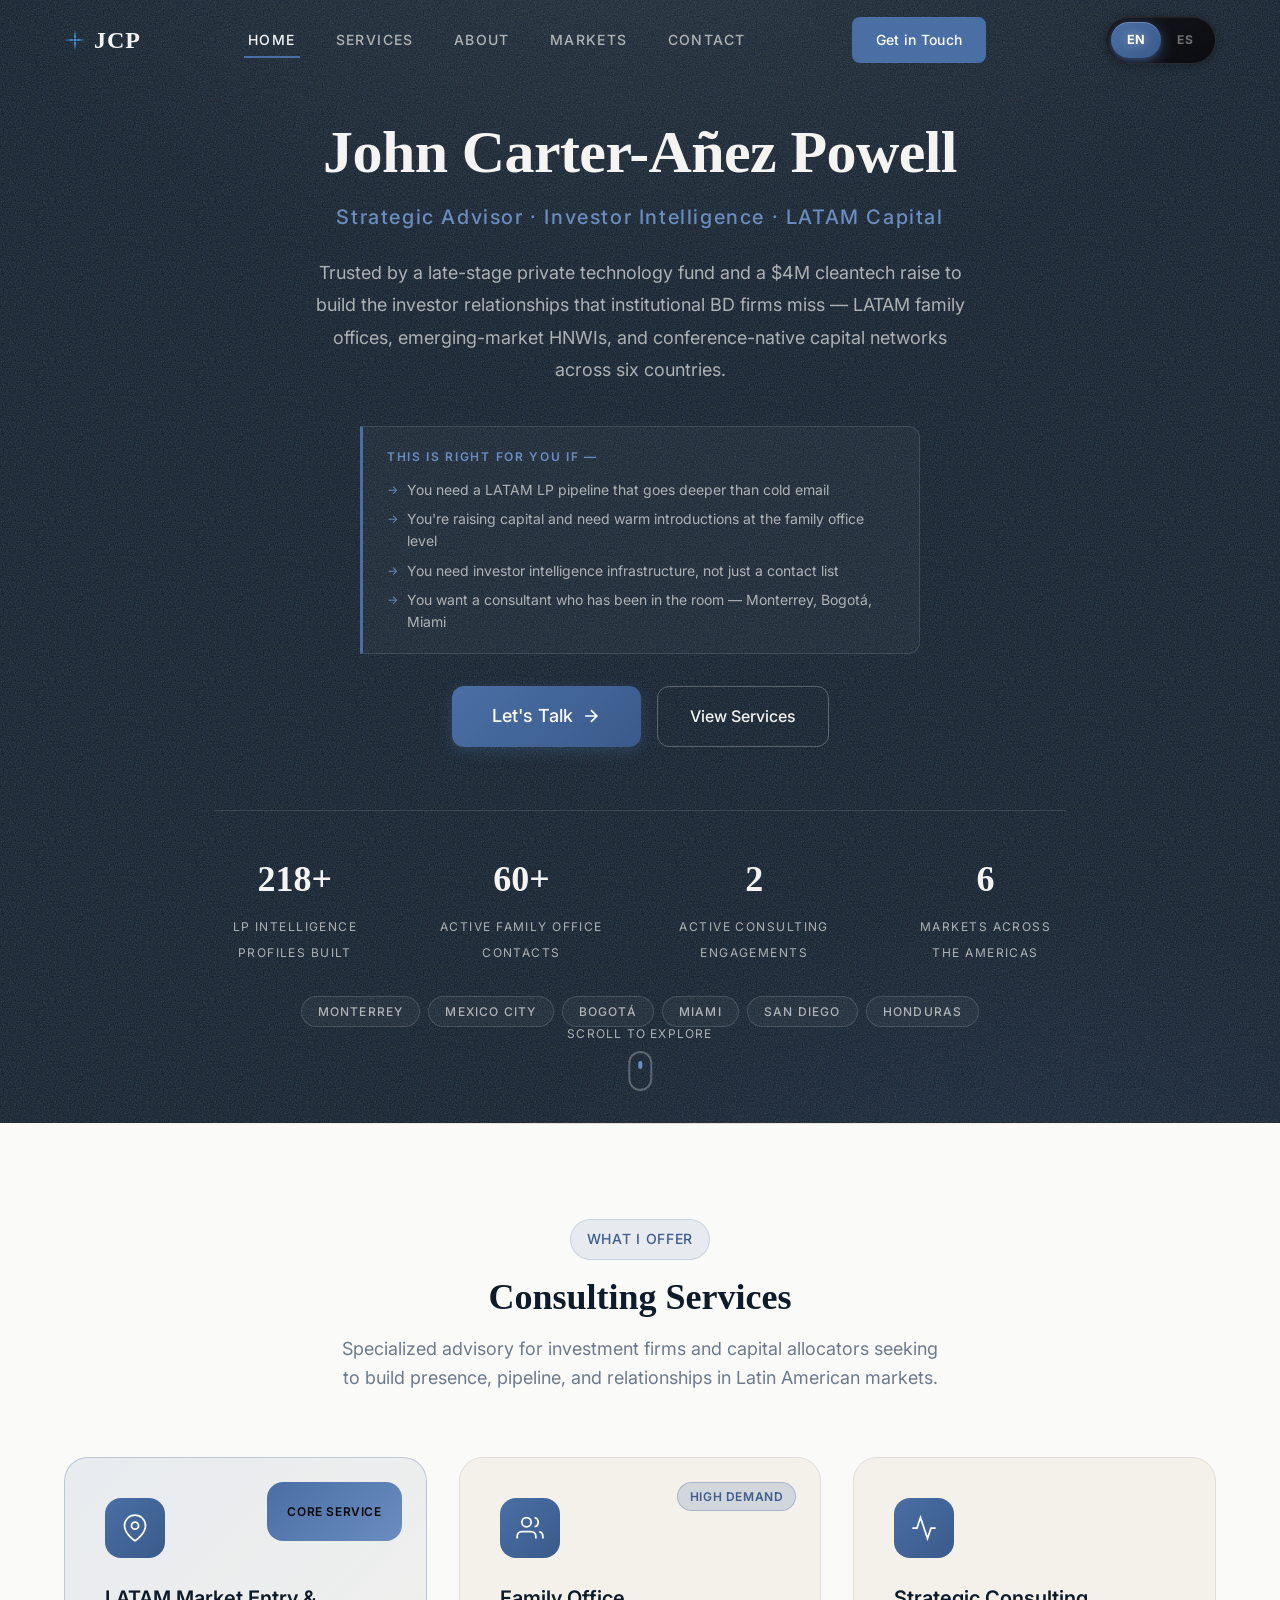
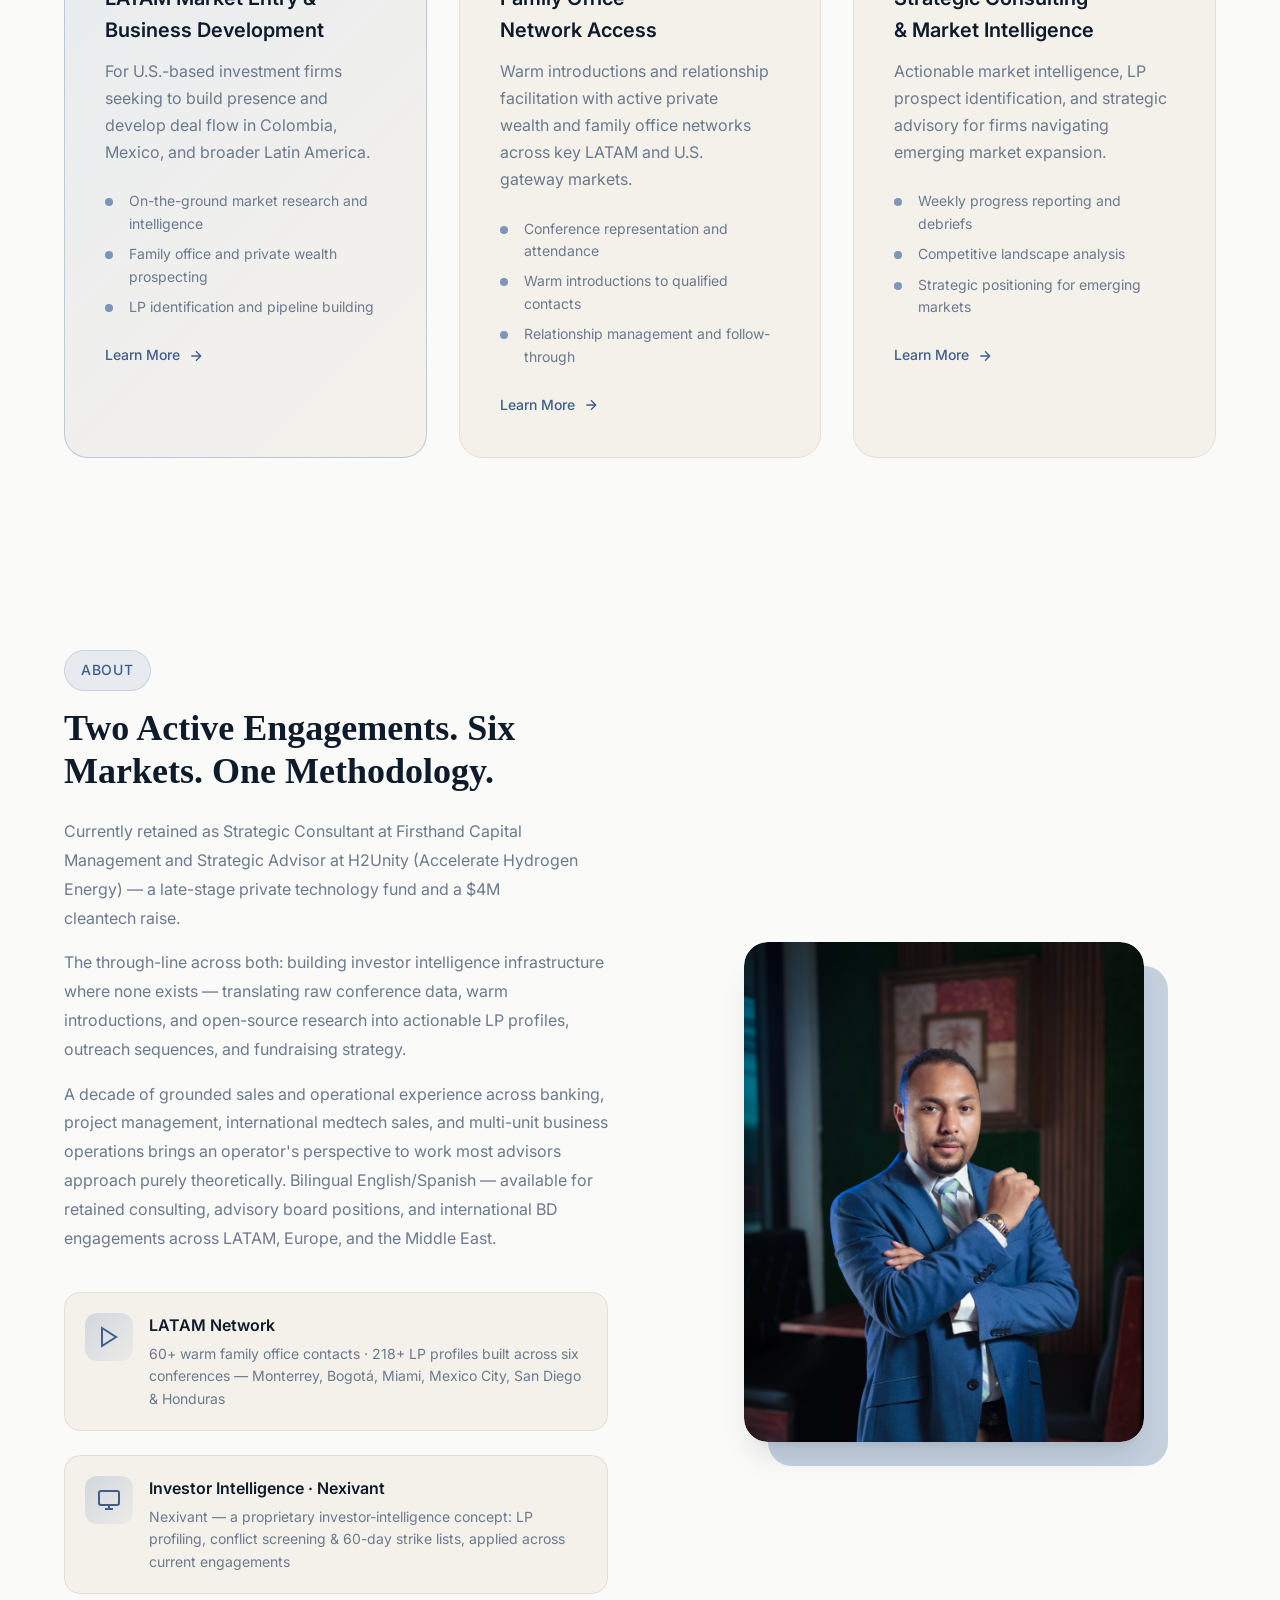
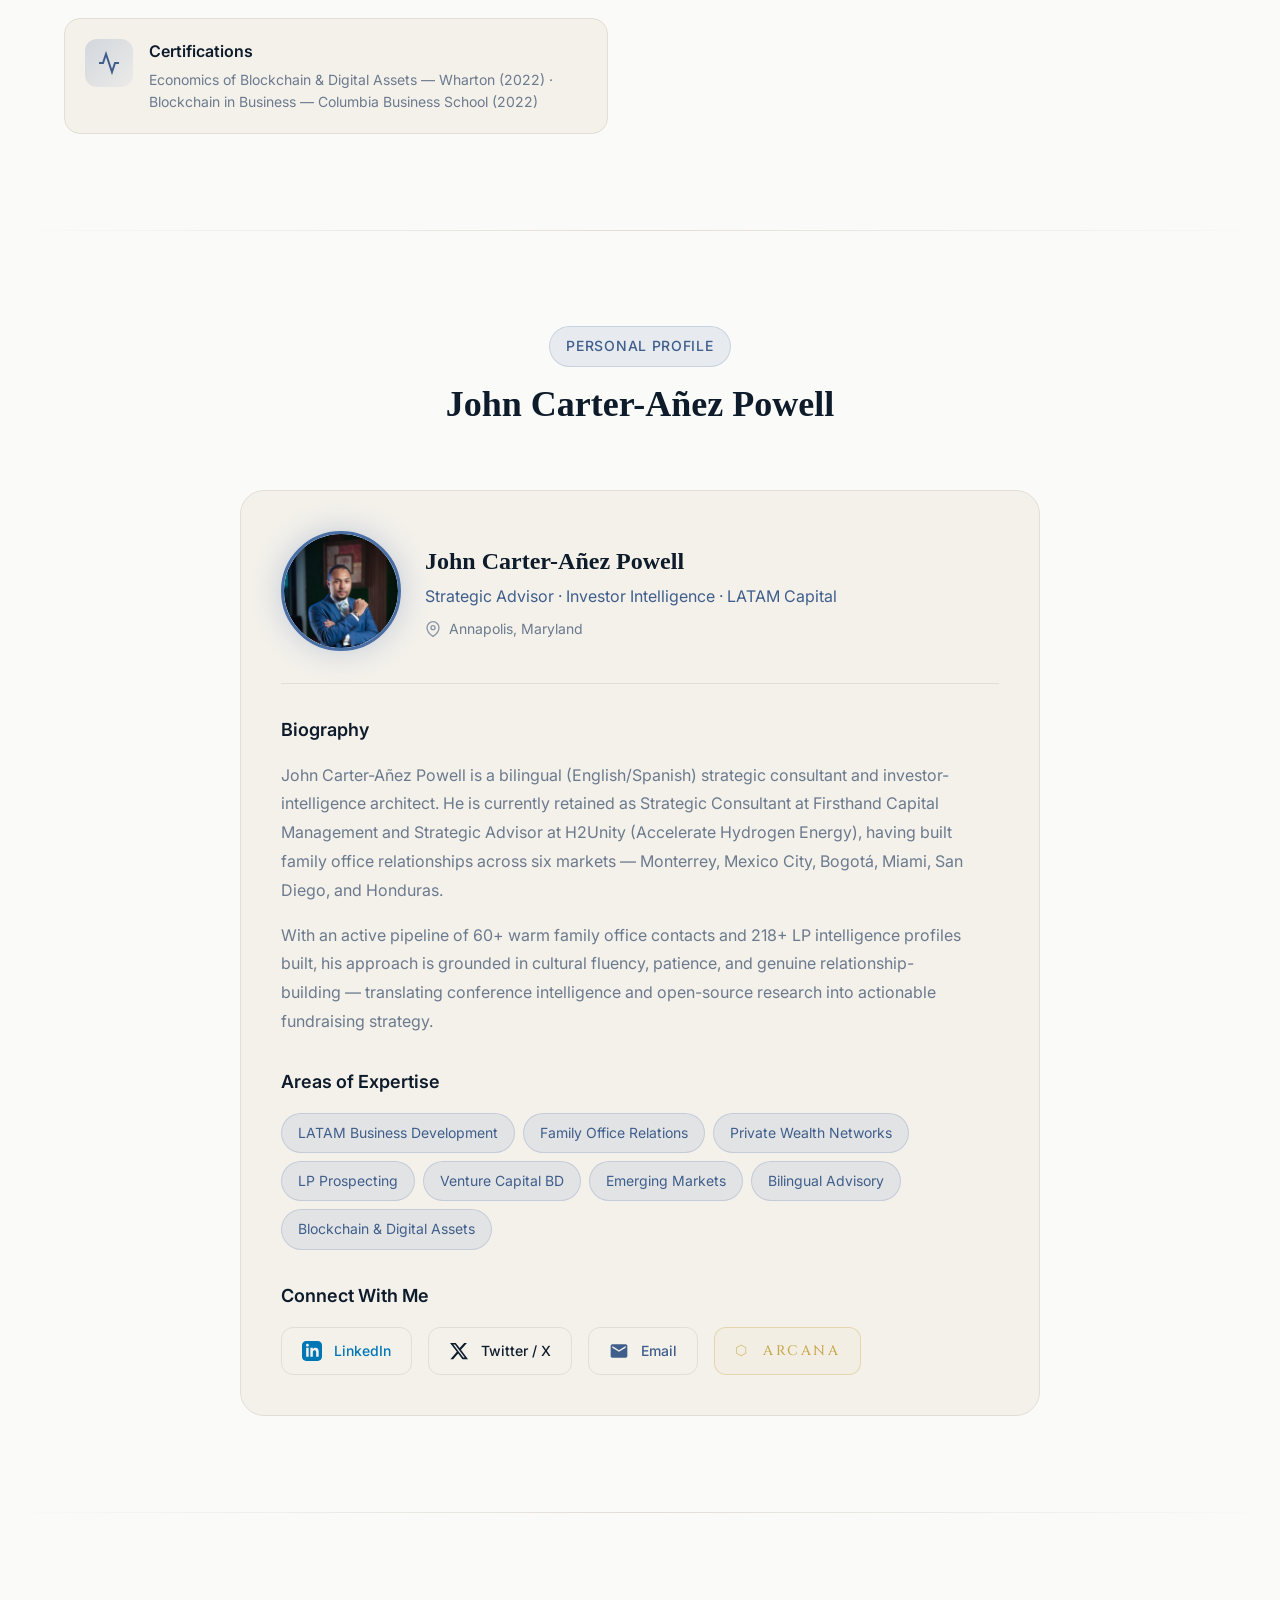
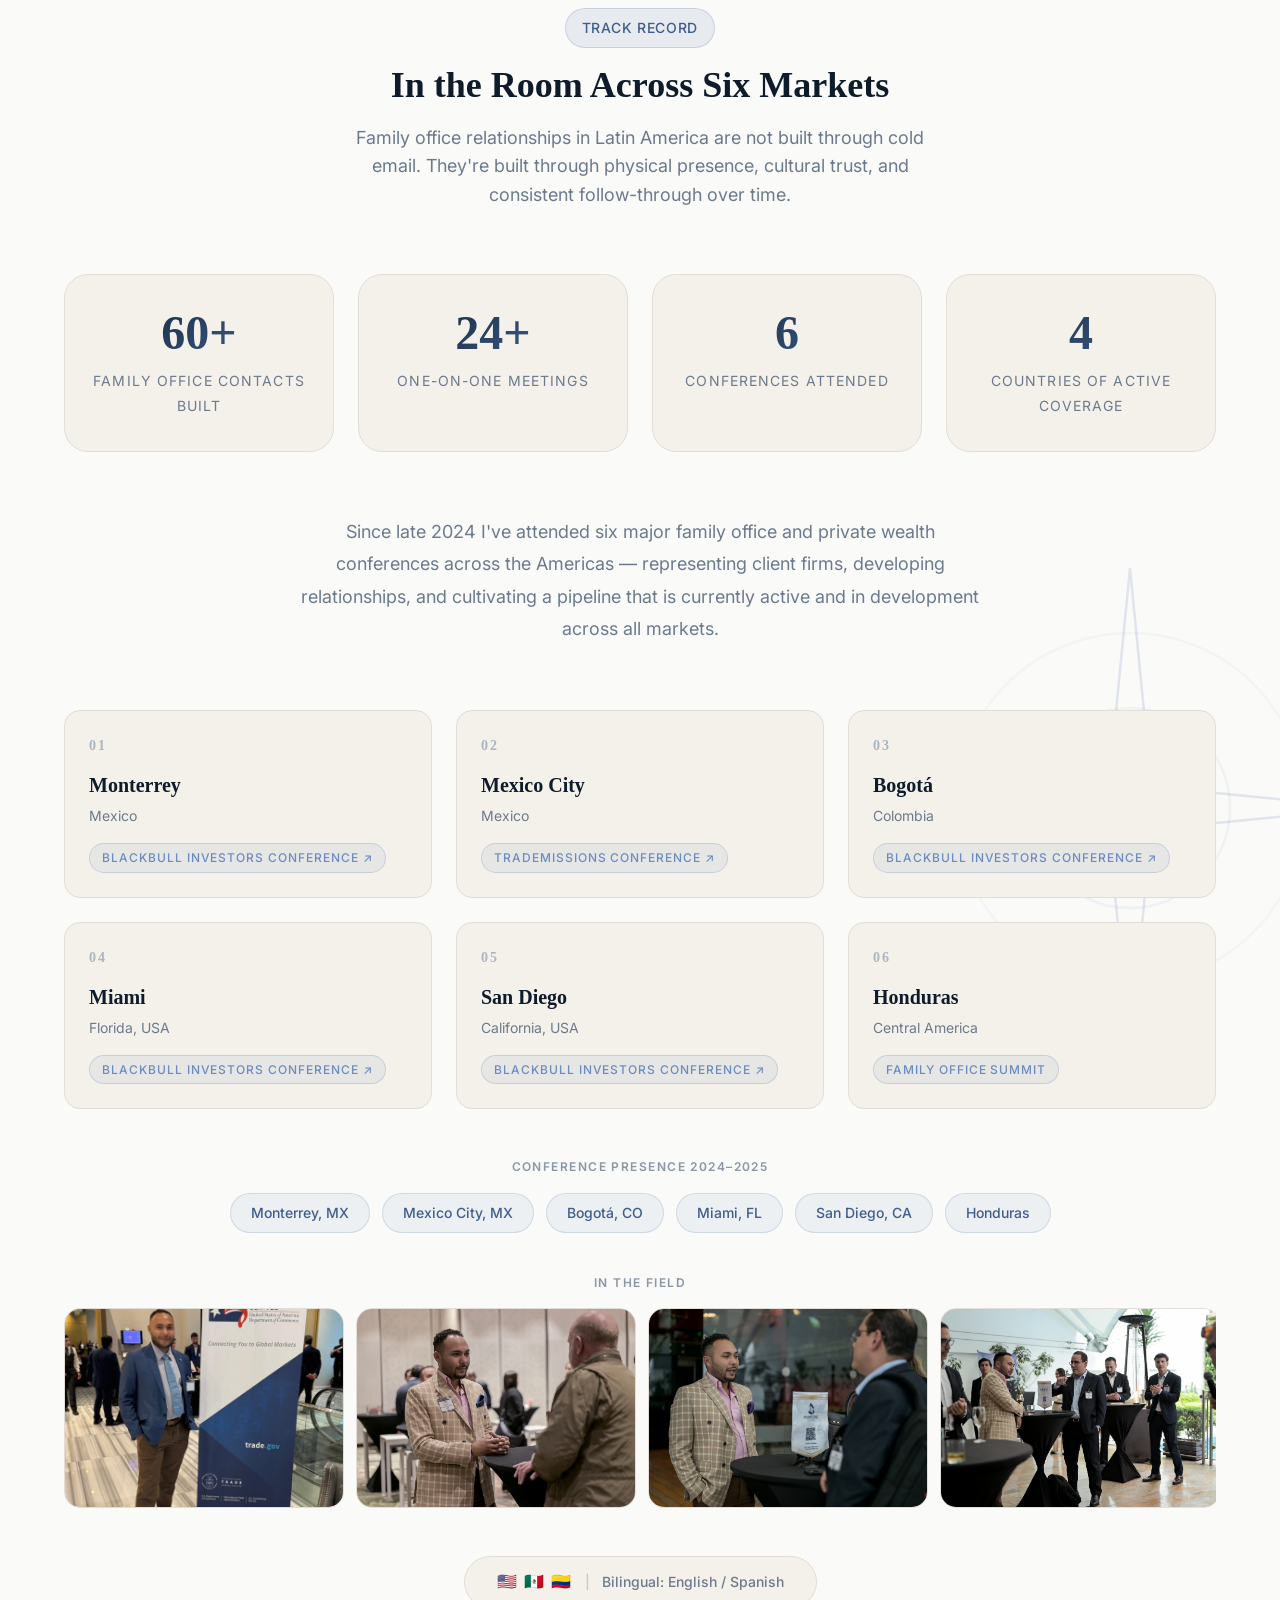
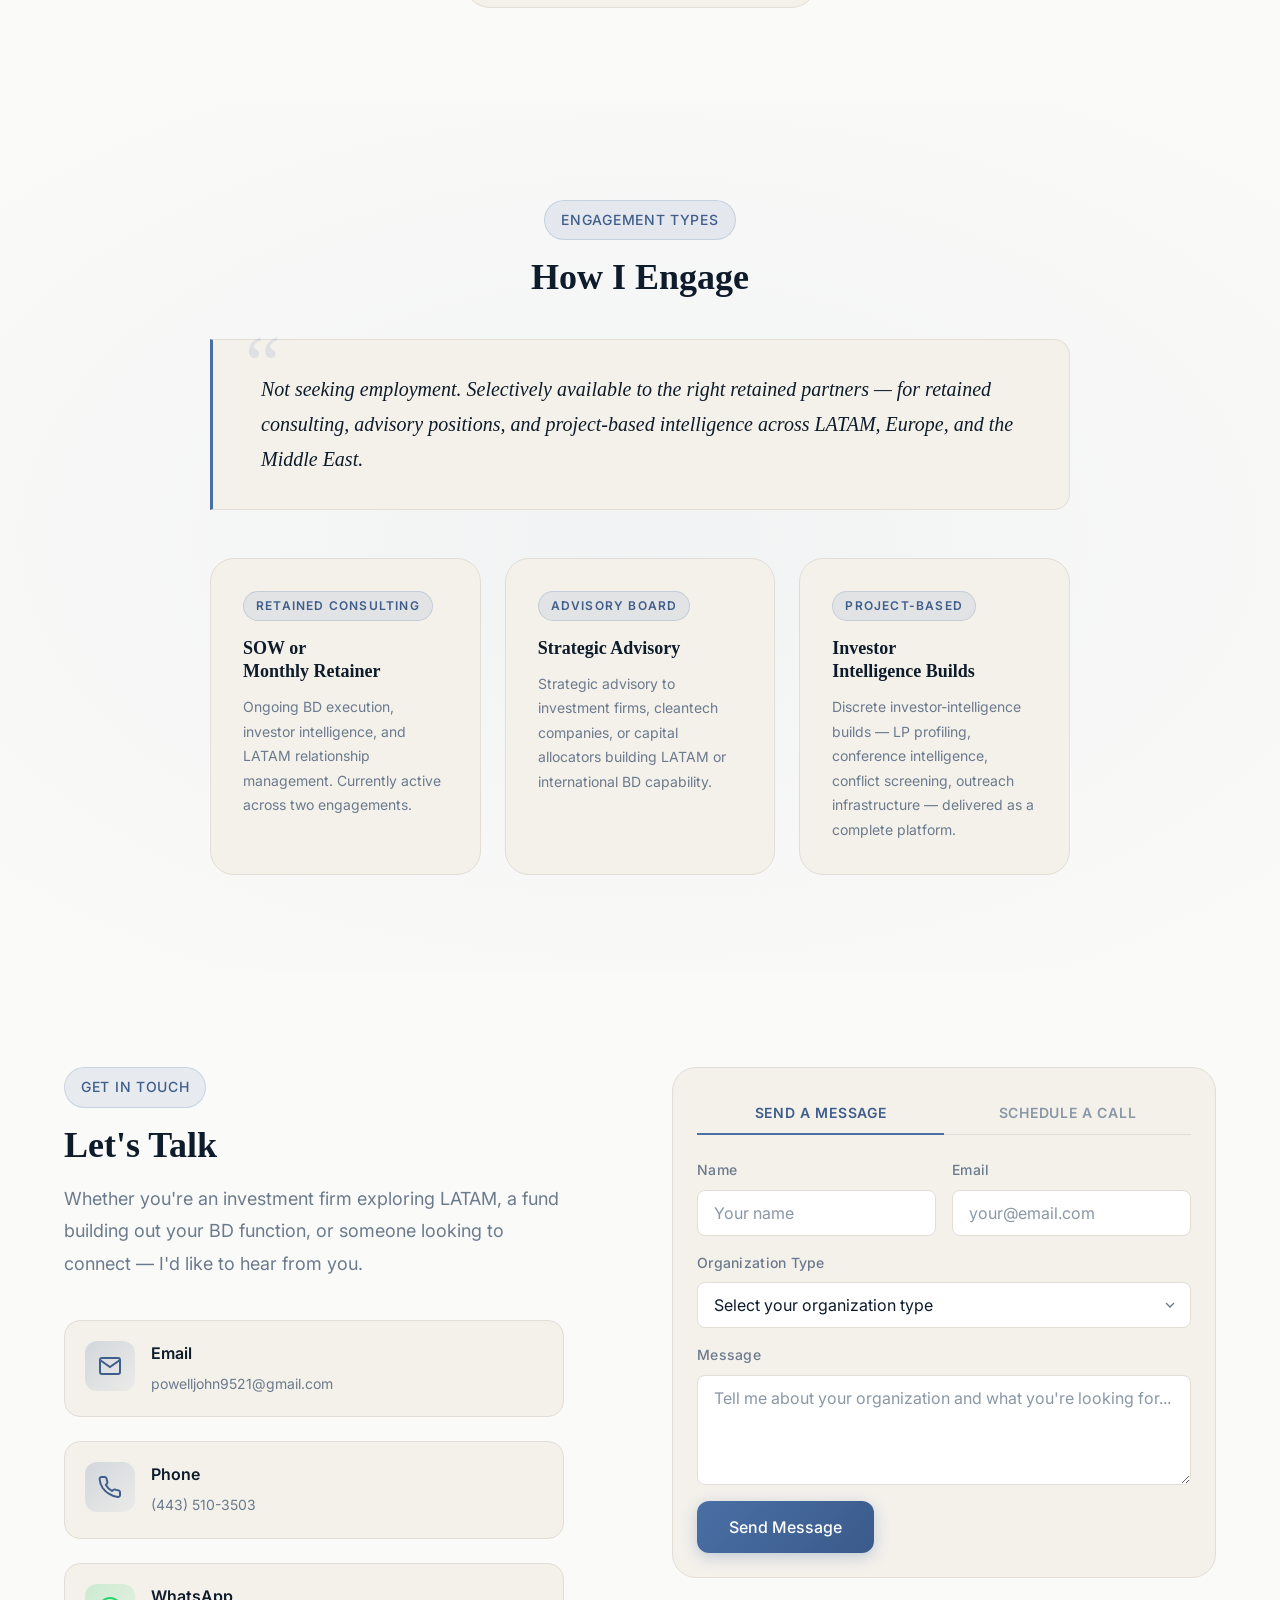
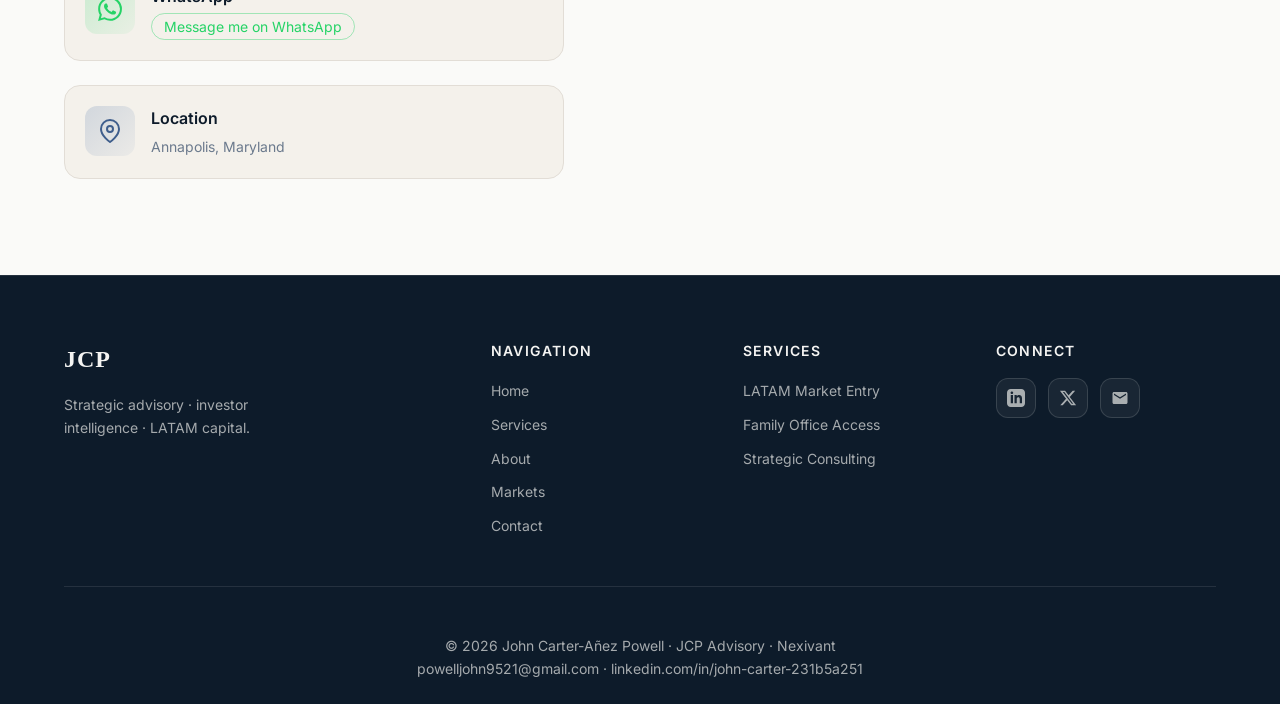
==== commit 211b5b3f: "Content: apply Part One copy rewrites (EN + ES) Implements Part One of the brief, adjusted to reflec" ====
--- a/index.html
+++ b/index.html
@@ -3,7 +3,7 @@
 <head>
   <meta charset="UTF-8">
   <meta name="viewport" content="width=device-width, initial-scale=1.0, viewport-fit=cover">
-  <title>John Carter Powell | LATAM Business Development & Family Office Advisory</title>
+  <title>John Carter-Añez Powell | Strategic Advisor · Investor Intelligence · LATAM Capital</title>
 
   <!-- Performance: DNS Prefetch -->
   <link rel="dns-prefetch" href="https://fonts.googleapis.com">
@@ -11,9 +11,9 @@
   <link rel="dns-prefetch" href="https://assets.calendly.com">
 
   <!-- SEO Meta Tags -->
-  <meta name="description" content="John Carter Powell — bilingual (EN/ES) business development consultant specializing in LATAM family office and private wealth networks. Based in Annapolis, Maryland.">
-  <meta name="keywords" content="LATAM business development, family office consultant, Latin America venture capital, private wealth LATAM, Colombia family office, Mexico investment, bilingual consultant, Annapolis Maryland, LP prospecting">
-  <meta name="author" content="John Carter Powell">
+  <meta name="description" content="Strategic consultant and investor intelligence architect retained by private capital funds and cleantech startups to build LATAM family office relationships that institutional BD firms miss. Bilingual English/Spanish. Based in Annapolis, Maryland.">
+  <meta name="keywords" content="strategic advisor, investor intelligence, LATAM capital, family office consultant, Latin America venture capital, private wealth LATAM, cleantech fundraising, bilingual consultant, Annapolis Maryland, LP prospecting">
+  <meta name="author" content="John Carter-Añez Powell">
   <meta name="robots" content="index, follow">
   <meta name="theme-color" content="#0D1B2A">
   <meta name="color-scheme" content="light">
@@ -25,15 +25,15 @@
 
   <!-- Open Graph -->
   <meta property="og:type" content="website">
-  <meta property="og:title" content="John Carter Powell | LATAM Business Development & Family Office Advisory">
-  <meta property="og:description" content="Connecting venture capital and private wealth firms with family office networks across Latin America's most active emerging markets. Bilingual: English / Spanish.">
+  <meta property="og:title" content="John Carter-Añez Powell | Strategic Advisor · Investor Intelligence · LATAM Capital">
+  <meta property="og:description" content="Trusted by a late-stage private technology fund and a $4M cleantech raise to build the investor relationships that institutional BD firms miss. Strategic Consultant · JCP Advisory · Nexivant.">
   <meta property="og:image" content="assets/photo-1.jpg">
 
   <!-- Twitter Card -->
   <meta name="twitter:card" content="summary_large_image">
   <meta name="twitter:site" content="@The_JohnCarter">
-  <meta name="twitter:title" content="John Carter Powell | LATAM Business Development & Family Office Advisory">
-  <meta name="twitter:description" content="Connecting venture capital and private wealth firms with family office networks across Latin America's most active emerging markets.">
+  <meta name="twitter:title" content="John Carter-Añez Powell | Strategic Advisor · Investor Intelligence · LATAM Capital">
+  <meta name="twitter:description" content="Trusted by a late-stage private technology fund and a $4M cleantech raise to build the investor relationships that institutional BD firms miss. Bilingual English/Spanish.">
 
   <!-- Favicon: 4-point compass rose -->
   <link rel="icon" type="image/svg+xml" href="data:image/svg+xml,%3Csvg xmlns='http://www.w3.org/2000/svg' viewBox='0 0 100 100'%3E%3Cdefs%3E%3ClinearGradient id='g' x1='0%25' y1='0%25' x2='100%25' y2='100%25'%3E%3Cstop offset='0%25' stop-color='%23818cf8'/%3E%3Cstop offset='100%25' stop-color='%2306b6d4'/%3E%3C/linearGradient%3E%3C/defs%3E%3Cpolygon points='50,4 55,44 50,38 45,44' fill='url(%23g)'/%3E%3Cpolygon points='50,96 55,56 50,62 45,56' fill='url(%23g)'/%3E%3Cpolygon points='96,50 56,55 62,50 56,45' fill='url(%23g)'/%3E%3Cpolygon points='4,50 44,55 38,50 44,45' fill='url(%23g)'/%3E%3Ccircle cx='50' cy='50' r='6' fill='url(%23g)'/%3E%3C/svg%3E">
@@ -125,23 +125,23 @@
       </div>
 
       <div class="hero-content container">
-        <span class="hero-badge" data-i18n="hero.badge">LATAM · Family Office · Venture Capital</span>
         <h1 class="hero-title">
-          <span class="hero-name">John Carter</span>
-          <span class="hero-subtitle" data-i18n="hero.subtitle">Strategic Advisory &amp;<br>Business Development</span>
+          <span class="hero-name">John Carter-Añez Powell</span>
+          <span class="hero-subtitle" data-i18n="hero.subtitle">Strategic Advisor &nbsp;·&nbsp; Investor Intelligence &nbsp;·&nbsp; LATAM Capital</span>
         </h1>
         <p class="hero-description" data-i18n="hero.description">
-          Connecting venture capital and private wealth firms with family office
-          networks across Latin America's most active emerging markets.
-          Fluent in the language, culture, and relationships that matter.
+          Trusted by a late-stage private technology fund and a $4M cleantech raise to
+          build the investor relationships that institutional BD firms miss — LATAM family
+          offices, emerging-market HNWIs, and conference-native capital networks across six countries.
         </p>
 
         <div class="hero-fit">
           <p class="hero-fit-label" data-i18n="hero.fit.label">This is right for you if —</p>
           <ul class="hero-fit-list">
-            <li data-i18n="hero.fit.1">You're a U.S. fund actively raising or deploying in LATAM</li>
-            <li data-i18n="hero.fit.2">You've tried cold outreach into the region and hit a wall</li>
-            <li data-i18n="hero.fit.3">You need boots-on-the-ground in Colombia, Mexico, or Central America</li>
+            <li data-i18n="hero.fit.1">You need a LATAM LP pipeline that goes deeper than cold email</li>
+            <li data-i18n="hero.fit.2">You're raising capital and need warm introductions at the family office level</li>
+            <li data-i18n="hero.fit.3">You need investor intelligence infrastructure, not just a contact list</li>
+            <li data-i18n="hero.fit.4">You want a consultant who has been in the room — Monterrey, Bogotá, Miami</li>
           </ul>
         </div>
 
@@ -159,16 +159,20 @@
 
         <div class="hero-stats">
           <div class="stat">
+            <span class="stat-number">218+</span>
+            <span class="stat-label" data-i18n="hero.stat1">LP Intelligence Profiles Built</span>
+          </div>
+          <div class="stat">
             <span class="stat-number">60+</span>
-            <span class="stat-label" data-i18n="hero.stat1">Active Family Office Contacts</span>
+            <span class="stat-label" data-i18n="hero.stat2">Active Family Office Contacts</span>
+          </div>
+          <div class="stat">
+            <span class="stat-number">2</span>
+            <span class="stat-label" data-i18n="hero.stat3">Active Consulting Engagements</span>
           </div>
           <div class="stat">
             <span class="stat-number">6</span>
-            <span class="stat-label" data-i18n="hero.stat2">Markets Across the Americas</span>
-          </div>
-          <div class="stat">
-            <span class="stat-number">24+</span>
-            <span class="stat-label" data-i18n="hero.stat3">One-on-One Meetings Facilitated</span>
+            <span class="stat-label" data-i18n="hero.stat4">Markets Across the Americas</span>
           </div>
         </div>
 
@@ -293,25 +297,25 @@
       <div class="container">
         <div class="about-grid">
           <div class="about-content">
-            <span class="section-badge" data-i18n="about.badge">About Me</span>
-            <h2 class="section-title" data-i18n="about.title">Eight Years. Six Markets. One Specialization.</h2>
+            <span class="section-badge" data-i18n="about.badge">About</span>
+            <h2 class="section-title" data-i18n="about.title">Two Active Engagements. Six Markets. One Methodology.</h2>
             <p class="about-text" data-i18n="about.text1">
-              With over eight years of international business development experience,
-              I specialize in one thing most consultants can't offer: genuine,
-              on-the-ground relationships with family offices and private wealth
-              networks across Latin America.
+              Currently retained as Strategic Consultant at Firsthand Capital Management
+              and Strategic Advisor at H2Unity (Accelerate Hydrogen Energy) — a late-stage
+              private technology fund and a $4M cleantech raise.
             </p>
             <p class="about-text" data-i18n="about.text2">
-              Over the past year, I've completed multiple consulting engagements for
-              U.S.-based investment firms focused on LATAM market expansion —
-              conducting on-the-ground market research, developing family office
-              relationships, and identifying LP prospects across Colombia, Mexico,
-              and Central America.
+              The through-line across both: building investor intelligence infrastructure
+              where none exists — translating raw conference data, warm introductions, and
+              open-source research into actionable LP profiles, outreach sequences, and
+              fundraising strategy.
             </p>
             <p class="about-text" data-i18n="about.text3">
-              My approach is grounded in patience, cultural fluency, and a genuine
-              understanding that relationships in this region are built over time —
-              not forced. That's a feature, not a limitation.
+              A decade of grounded sales and operational experience across banking, project
+              management, international medtech sales, and multi-unit business operations brings
+              an operator's perspective to work most advisors approach purely theoretically.
+              Bilingual English/Spanish — available for retained consulting, advisory board
+              positions, and international BD engagements across LATAM, Europe, and the Middle East.
             </p>
 
             <div class="about-highlights">
@@ -322,8 +326,8 @@
                   </svg>
                 </div>
                 <div class="highlight-content">
-                  <h4 data-i18n="about.h1.title">Bilingual</h4>
-                  <p data-i18n="about.h1.text">Native-level English and Spanish — critical for authentic operation across LATAM markets</p>
+                  <h4 data-i18n="about.h1.title">LATAM Network</h4>
+                  <p data-i18n="about.h1.text">60+ warm family office contacts · 218+ LP profiles built across six conferences — Monterrey, Bogotá, Miami, Mexico City, San Diego &amp; Honduras</p>
                 </div>
               </div>
 
@@ -335,8 +339,8 @@
                   </svg>
                 </div>
                 <div class="highlight-content">
-                  <h4 data-i18n="about.h2.title">Blockchain &amp; Digital Assets</h4>
-                  <p data-i18n="about.h2.text">Certifications from Wharton, Columbia Business School &amp; University of Pennsylvania</p>
+                  <h4 data-i18n="about.h2.title">Investor Intelligence · Nexivant</h4>
+                  <p data-i18n="about.h2.text">Nexivant — a proprietary investor-intelligence concept: LP profiling, conflict screening &amp; 60-day strike lists, applied across current engagements</p>
                 </div>
               </div>
 
@@ -347,8 +351,8 @@
                   </svg>
                 </div>
                 <div class="highlight-content">
-                  <h4 data-i18n="about.h3.title">Cross-Sector Track Record</h4>
-                  <p data-i18n="about.h3.text">$6M+ sales pipeline generated across Central &amp; South American markets</p>
+                  <h4 data-i18n="about.h3.title">Certifications</h4>
+                  <p data-i18n="about.h3.text">Economics of Blockchain &amp; Digital Assets — Wharton (2022) · Blockchain in Business — Columbia Business School (2022)</p>
                 </div>
               </div>
             </div>
@@ -358,23 +362,23 @@
             <div class="about-image-container">
               <div class="image-slideshow" id="aboutSlideshow">
                 <img src="assets/photo-1.jpg"
-                     alt="John Carter Powell - Professional Portrait"
+                     alt="John Carter-Añez Powell - Professional Portrait"
                      class="slideshow-image active"
                      loading="lazy">
                 <img src="assets/photo-2.jpg"
-                     alt="John Carter Powell - Executive Portrait"
+                     alt="John Carter-Añez Powell - Executive Portrait"
                      class="slideshow-image"
                      loading="lazy">
                 <img src="assets/photo-3.jpg"
-                     alt="John Carter Powell - Business Portrait"
+                     alt="John Carter-Añez Powell - Business Portrait"
                      class="slideshow-image"
                      loading="lazy">
                 <img src="assets/photo-4.jpg"
-                     alt="John Carter Powell - At Trade Conference"
+                     alt="John Carter-Añez Powell - At Trade Conference"
                      class="slideshow-image"
                      loading="lazy">
                 <img src="assets/photo-5.jpg"
-                     alt="John Carter Powell - Professional Event"
+                     alt="John Carter-Añez Powell - Professional Event"
                      class="slideshow-image"
                      loading="lazy">
               </div>
@@ -392,7 +396,7 @@
       <div class="container">
         <header class="section-header">
           <span class="section-badge" data-i18n="profile.badge">Personal Profile</span>
-          <h2 class="section-title" data-i18n="profile.title">John Carter Powell</h2>
+          <h2 class="section-title" data-i18n="profile.title">John Carter-Añez Powell</h2>
         </header>
 
         <div class="profile-card">
@@ -400,30 +404,30 @@
             <div class="profile-avatar">
               <div class="image-slideshow" id="profileSlideshow">
                 <img src="assets/photo-1.jpg"
-                     alt="John Carter Powell"
+                     alt="John Carter-Añez Powell"
                      class="slideshow-image active"
                      loading="lazy">
                 <img src="assets/photo-2.jpg"
-                     alt="John Carter Powell"
+                     alt="John Carter-Añez Powell"
                      class="slideshow-image"
                      loading="lazy">
                 <img src="assets/photo-3.jpg"
-                     alt="John Carter Powell"
+                     alt="John Carter-Añez Powell"
                      class="slideshow-image"
                      loading="lazy">
                 <img src="assets/photo-4.jpg"
-                     alt="John Carter Powell"
+                     alt="John Carter-Añez Powell"
                      class="slideshow-image"
                      loading="lazy">
                 <img src="assets/photo-5.jpg"
-                     alt="John Carter Powell"
+                     alt="John Carter-Añez Powell"
                      class="slideshow-image"
                      loading="lazy">
               </div>
             </div>
             <div class="profile-info">
-              <h3 class="profile-name">John Carter Powell</h3>
-              <p class="profile-title" data-i18n="profile.role">LATAM Business Development Consultant</p>
+              <h3 class="profile-name">John Carter-Añez Powell</h3>
+              <p class="profile-title" data-i18n="profile.role">Strategic Advisor · Investor Intelligence · LATAM Capital</p>
               <p class="profile-location">
                 <svg width="16" height="16" viewBox="0 0 24 24" fill="none" stroke="currentColor" stroke-width="2">
                   <path d="M21 10c0 7-9 13-9 13s-9-6-9-13a9 9 0 0 1 18 0z"/>
@@ -437,16 +441,17 @@
           <div class="profile-bio">
             <h4 data-i18n="profile.bioTitle">Biography</h4>
             <p data-i18n="profile.bio1">
-              John Carter Powell is a bilingual (English/Spanish) business development consultant
-              specializing in LATAM family office and private wealth networks. He has completed
-              multiple consulting engagements for U.S.-based investment firms — attending six
-              major family office conferences across Monterrey, Mexico City, Bogotá, Miami,
-              San Diego, and Honduras.
+              John Carter-Añez Powell is a bilingual (English/Spanish) strategic consultant and
+              investor-intelligence architect. He is currently retained as Strategic Consultant at
+              Firsthand Capital Management and Strategic Advisor at H2Unity (Accelerate Hydrogen
+              Energy), having built family office relationships across six markets — Monterrey,
+              Mexico City, Bogotá, Miami, San Diego, and Honduras.
             </p>
             <p data-i18n="profile.bio2">
-              With an active pipeline of 60+ warm contacts and 24+ facilitated introductory
-              meetings across multiple markets, his approach is grounded in cultural fluency,
-              patience, and genuine relationship-building — not transaction-first outreach.
+              With an active pipeline of 60+ warm family office contacts and 218+ LP intelligence
+              profiles built, his approach is grounded in cultural fluency, patience, and genuine
+              relationship-building — translating conference intelligence and open-source research
+              into actionable fundraising strategy.
             </p>
           </div>
 
@@ -662,33 +667,38 @@
     <section class="opportunity" id="opportunity">
       <div class="container">
         <div class="opportunity-content">
-          <span class="section-badge" data-i18n="opportunity.badge">Availability</span>
-          <h2 class="section-title" data-i18n="opportunity.title">Available for the Right Opportunity</h2>
+          <span class="section-badge" data-i18n="opportunity.badge">Engagement Types</span>
+          <h2 class="section-title" data-i18n="opportunity.title">How I Engage</h2>
 
           <blockquote class="opportunity-quote">
-            <span data-i18n="opportunity.quote">I'm fully focused on delivering for current consulting clients while also
-            exploring what the right long-term role looks like. I'm building
-            something durable in LATAM — and I'm open to doing that as a full-time
-            member of the right firm, not just as an outside advisor.</span>
+            <span data-i18n="opportunity.quote">Not seeking employment. Selectively available to the right retained partners —
+            for retained consulting, advisory positions, and project-based intelligence
+            across LATAM, Europe, and the Middle East.</span>
           </blockquote>
 
-          <div class="opportunity-columns">
+          <div class="opportunity-columns opportunity-columns--three">
             <div class="opportunity-column">
-              <span class="opportunity-column-label" data-i18n="opportunity.col1.label">Available Now</span>
-              <h3 data-i18n="opportunity.col1.title">Independent Consulting Engagements</h3>
+              <span class="opportunity-column-label" data-i18n="opportunity.col1.label">Retained Consulting</span>
+              <h3 data-i18n="opportunity.col1.title">SOW or Monthly Retainer</h3>
               <p data-i18n="opportunity.col1.desc">
-                Available for project-based consulting with investment firms seeking LATAM
-                business development, family office access, or market entry strategy.
-                Proven SOW-based working model.
+                Ongoing BD execution, investor intelligence, and LATAM relationship
+                management. Currently active across two engagements.
               </p>
             </div>
             <div class="opportunity-column">
-              <span class="opportunity-column-label" data-i18n="opportunity.col2.label">Open To</span>
-              <h3 data-i18n="opportunity.col2.title">Full-Time BD or Venture Partner Role</h3>
+              <span class="opportunity-column-label" data-i18n="opportunity.col2.label">Advisory Board</span>
+              <h3 data-i18n="opportunity.col2.title">Strategic Advisory</h3>
               <p data-i18n="opportunity.col2.desc">
-                Seeking a formalized role at a VC fund, family office, or investment firm
-                where my active LATAM network and relationship pipeline become a permanent
-                strategic asset.
+                Strategic advisory to investment firms, cleantech companies, or capital
+                allocators building LATAM or international BD capability.
+              </p>
+            </div>
+            <div class="opportunity-column">
+              <span class="opportunity-column-label" data-i18n="opportunity.col3.label">Project-Based</span>
+              <h3 data-i18n="opportunity.col3.title">Investor Intelligence Builds</h3>
+              <p data-i18n="opportunity.col3.desc">
+                Discrete investor-intelligence builds — LP profiling, conference intelligence,
+                conflict screening, outreach infrastructure — delivered as a complete platform.
               </p>
             </div>
           </div>
@@ -732,7 +742,7 @@
                 </div>
                 <div class="contact-details">
                   <h4 data-i18n="contact.phoneLabel">Phone</h4>
-                  <a href="tel:+14436992612">(443) 699-2612</a>
+                  <a href="tel:+14435103503">(443) 510-3503</a>
                 </div>
               </div>
 
@@ -836,7 +846,7 @@
           <a href="#hero" class="footer-logo">
             <span class="logo-text">JCP</span>
           </a>
-          <p class="footer-tagline" data-i18n="footer.tagline">LATAM business development &amp; family office advisory.</p>
+          <p class="footer-tagline" data-i18n="footer.tagline">Strategic advisory · investor intelligence · LATAM capital.</p>
         </div>
 
         <div class="footer-links">
@@ -890,7 +900,8 @@
       </div>
 
       <div class="footer-bottom">
-        <p>&copy; 2025 John Carter Powell. All rights reserved.</p>
+        <p>&copy; 2026 John Carter-Añez Powell · JCP Advisory · Nexivant<br>
+        <a href="mailto:powelljohn9521@gmail.com">powelljohn9521@gmail.com</a> · <a href="https://www.linkedin.com/in/john-carter-231b5a251/" target="_blank" rel="noopener noreferrer">linkedin.com/in/john-carter-231b5a251</a></p>
       </div>
     </div>
   </footer>
--- a/css/components/opportunity.css
+++ b/css/components/opportunity.css
@@ -76,6 +76,10 @@
   grid-template-columns: 1fr 1fr;
   gap: var(--space-6);
   text-align: left;
+}
+
+.opportunity-columns--three {
+  grid-template-columns: repeat(3, 1fr);
 }
 
 .opportunity-column {
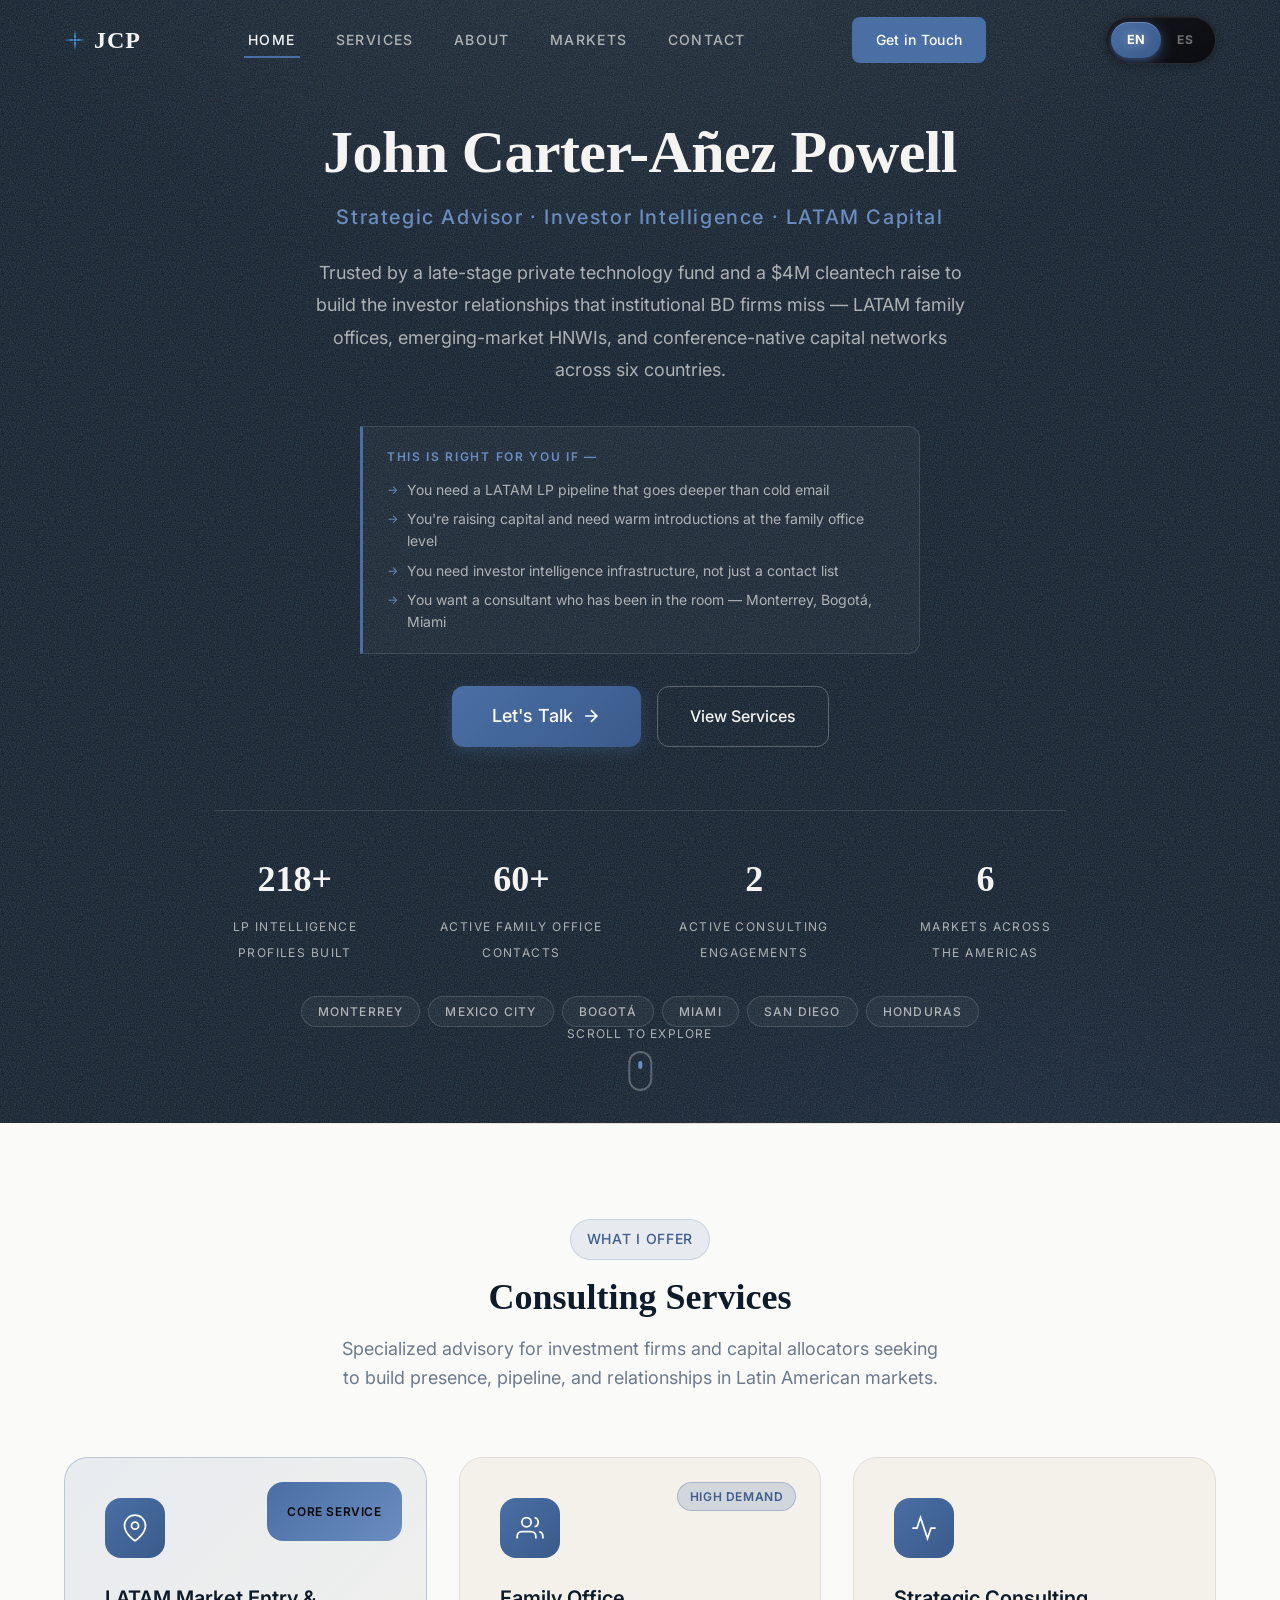
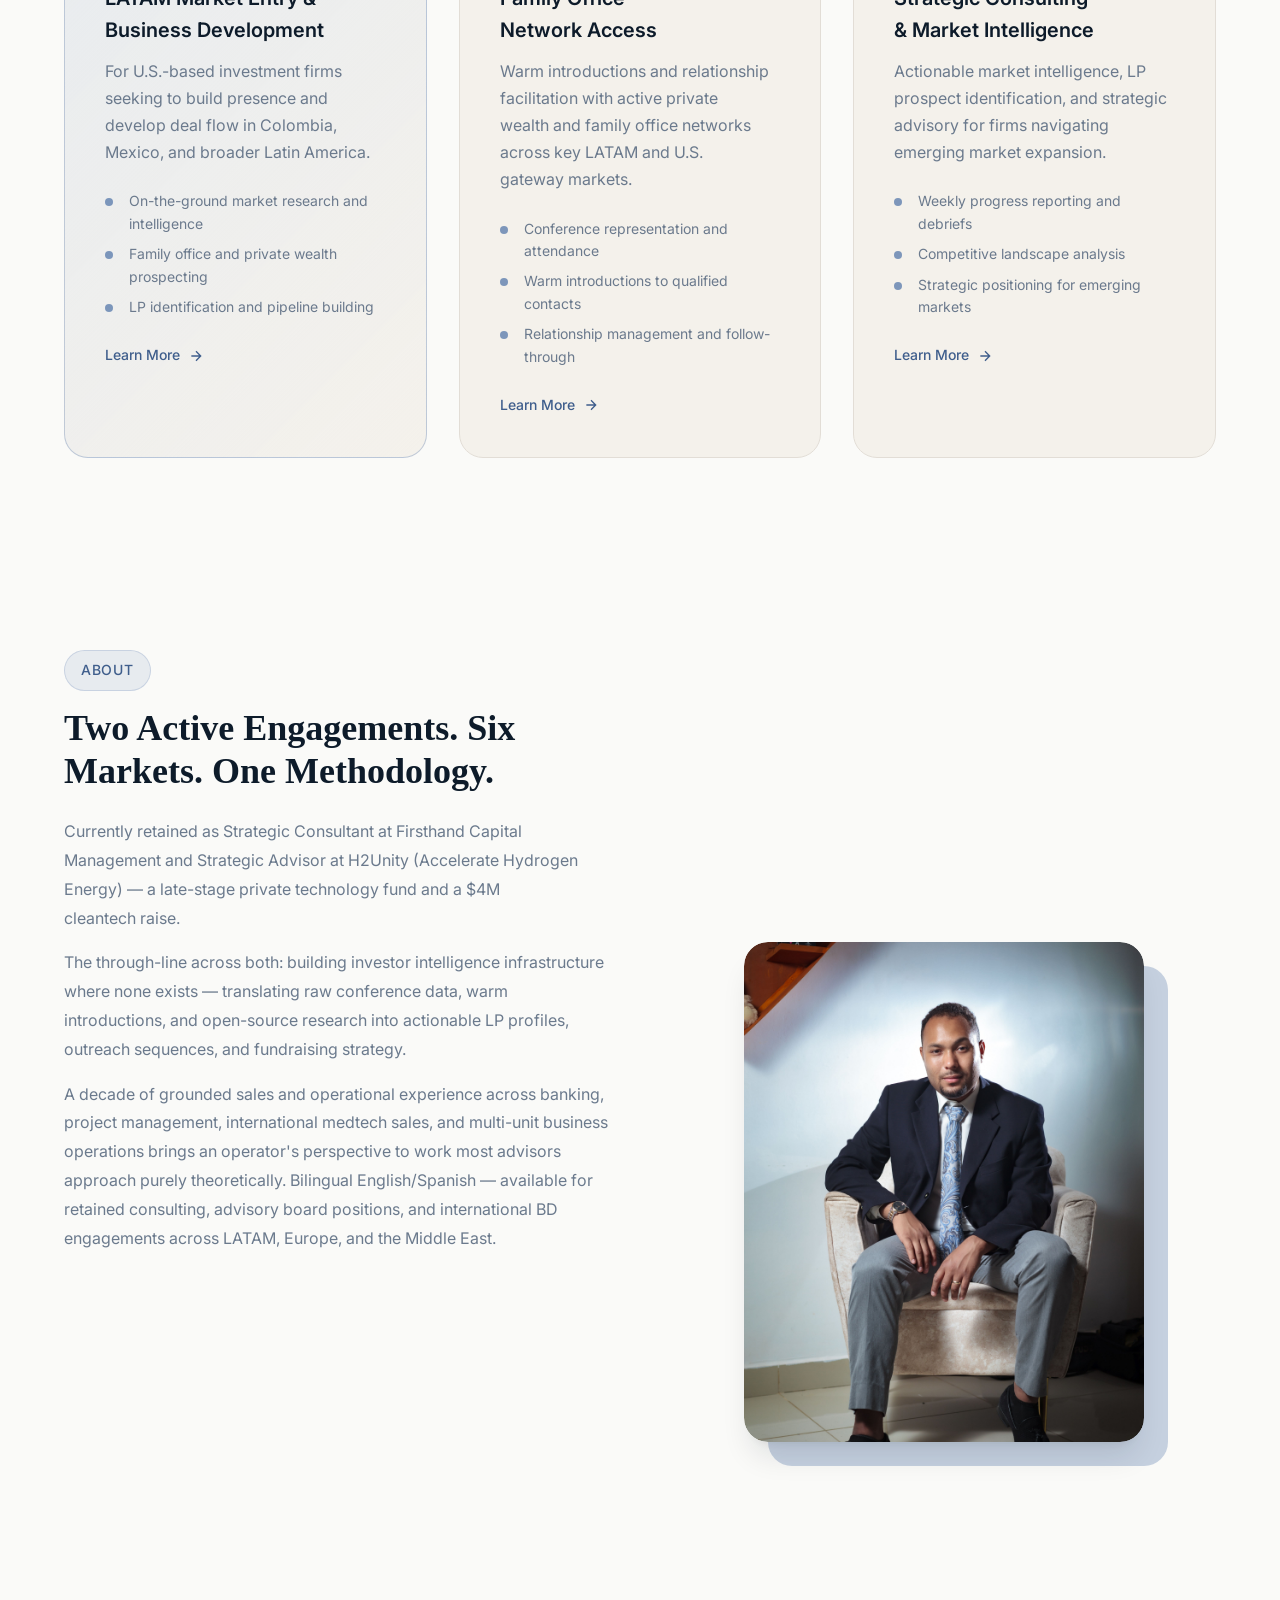
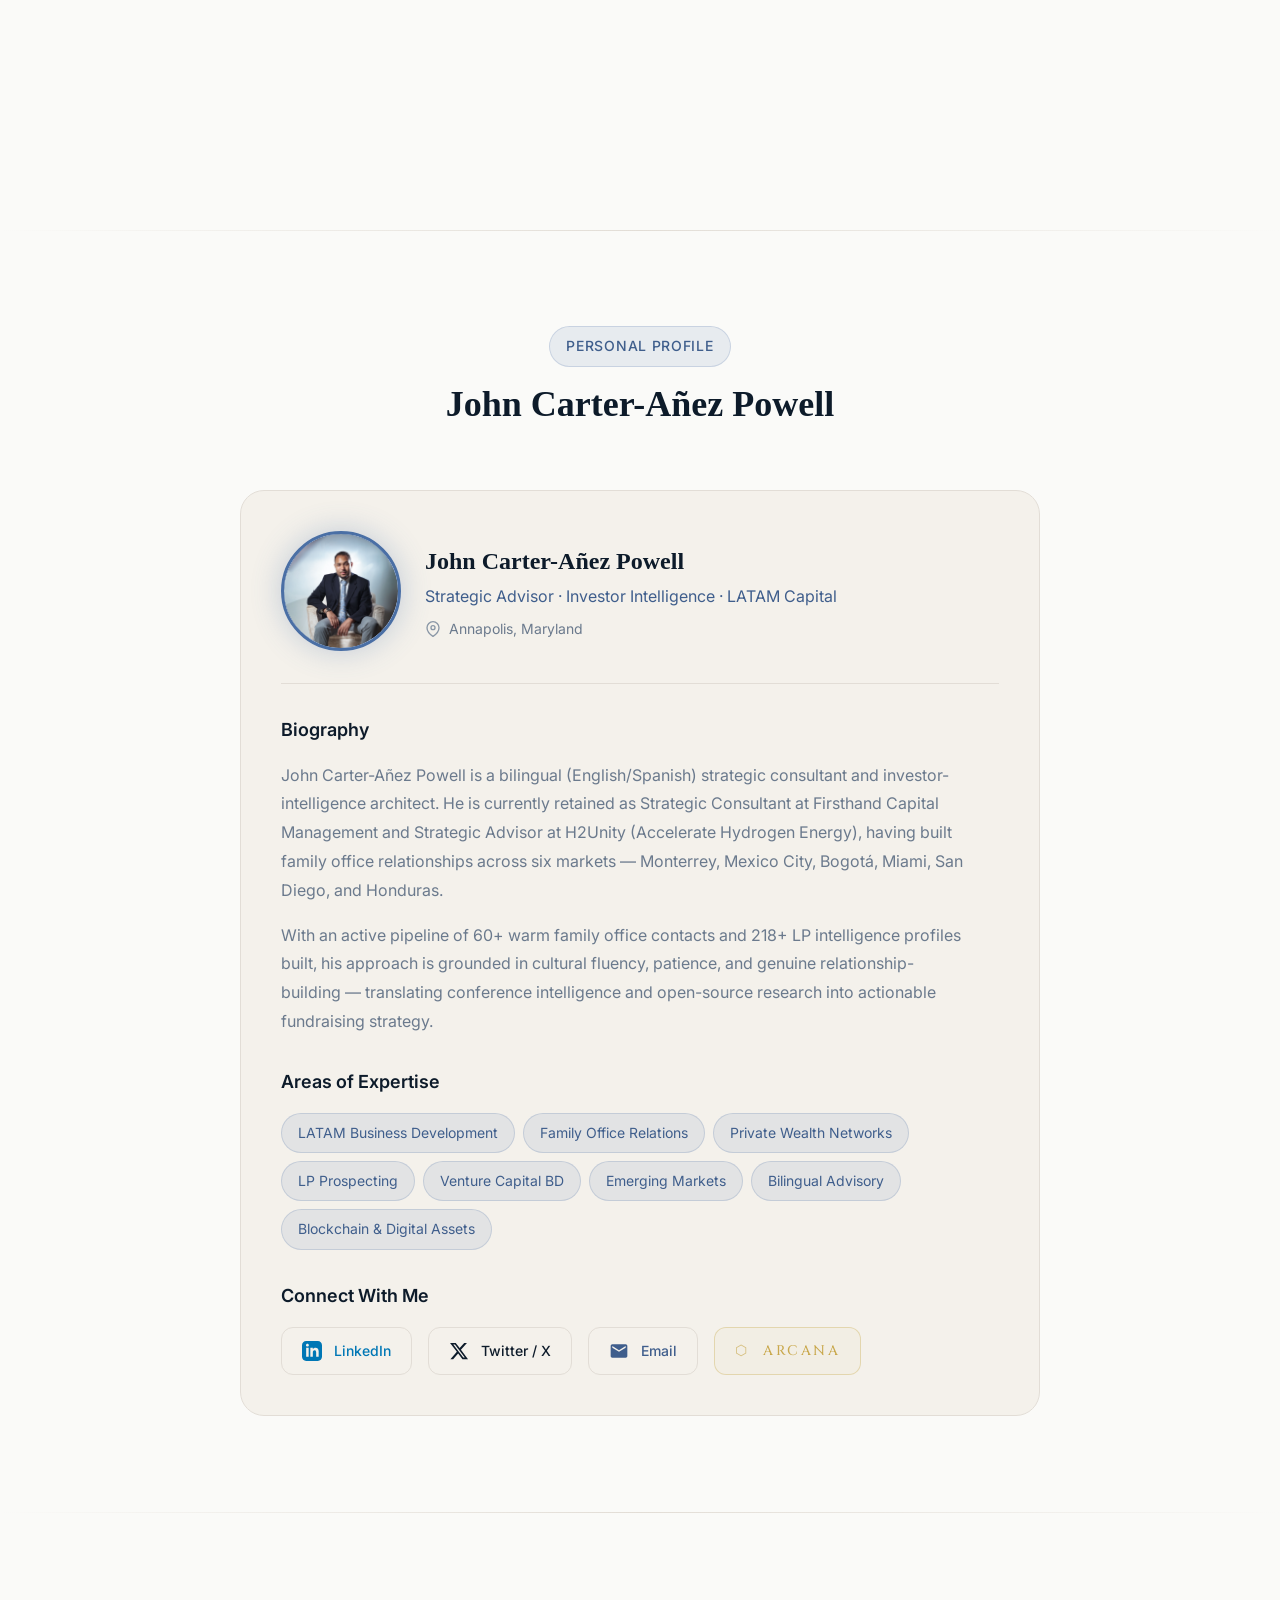
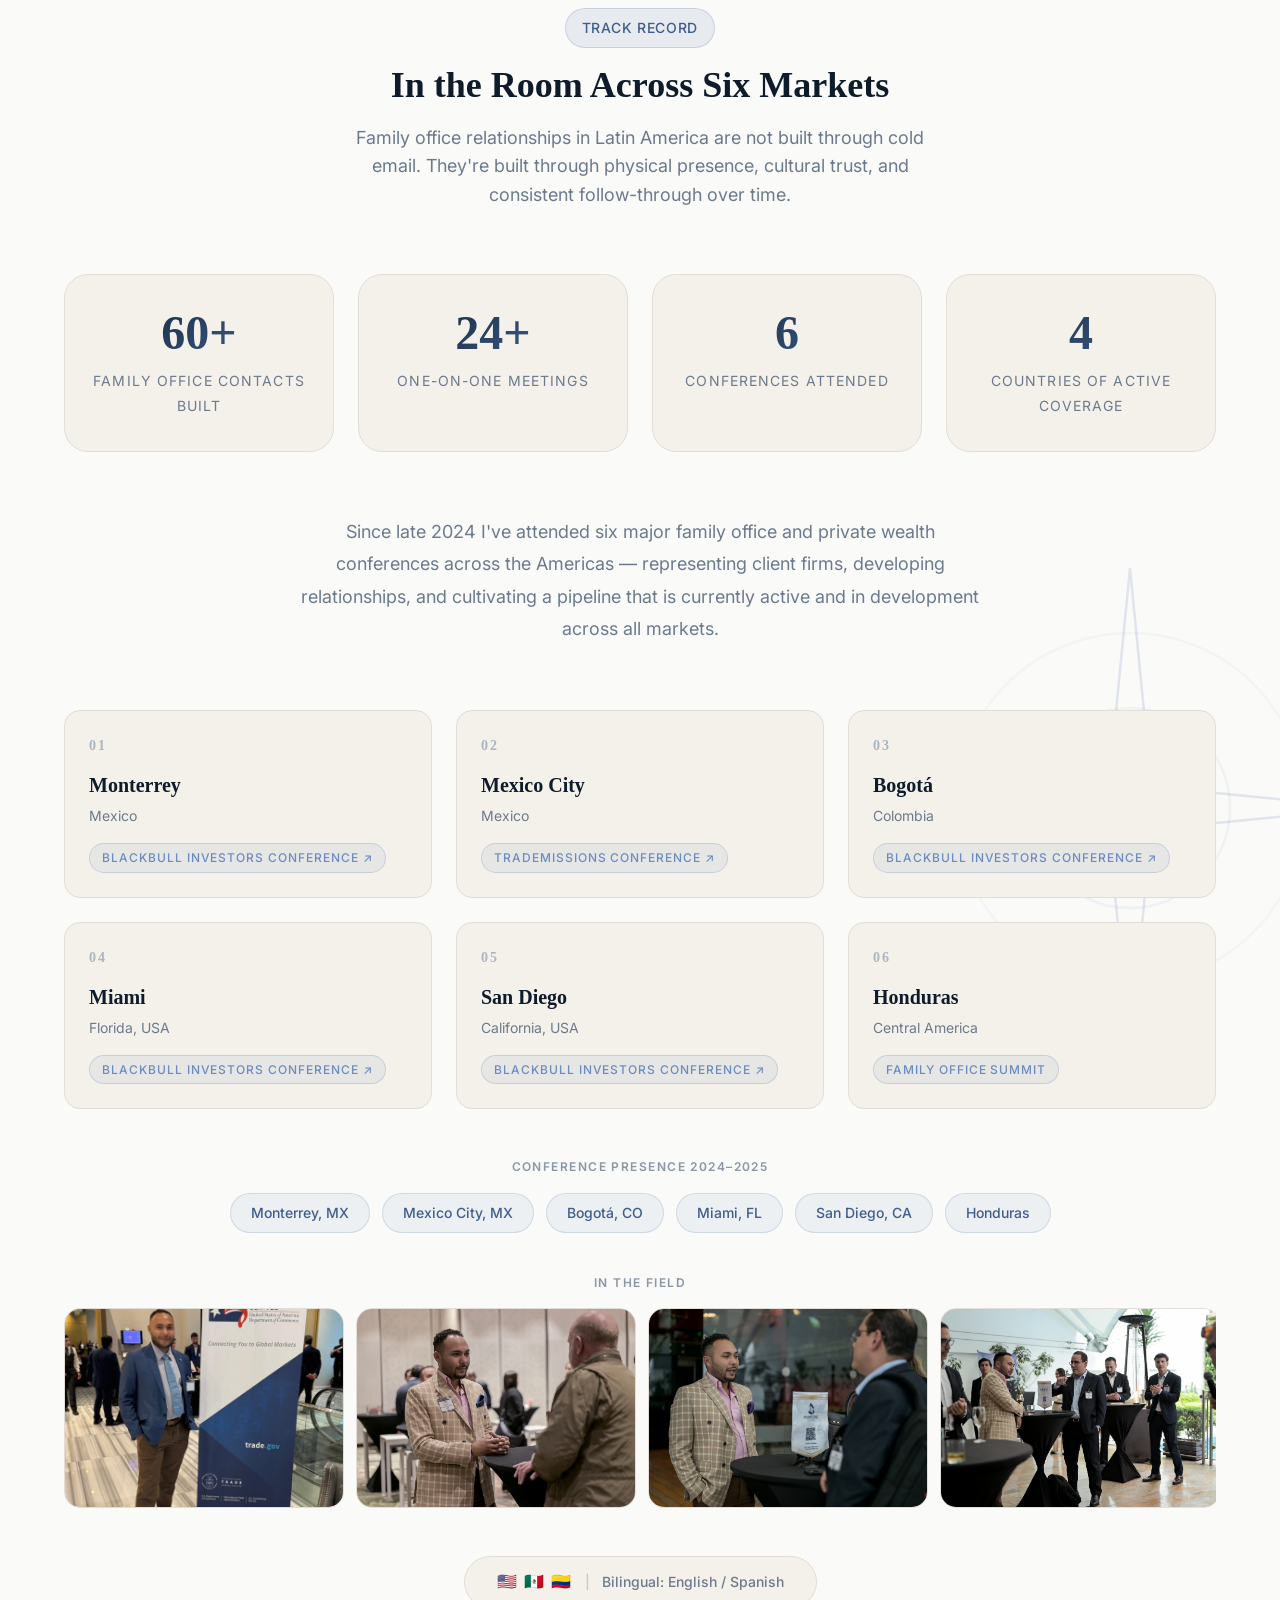
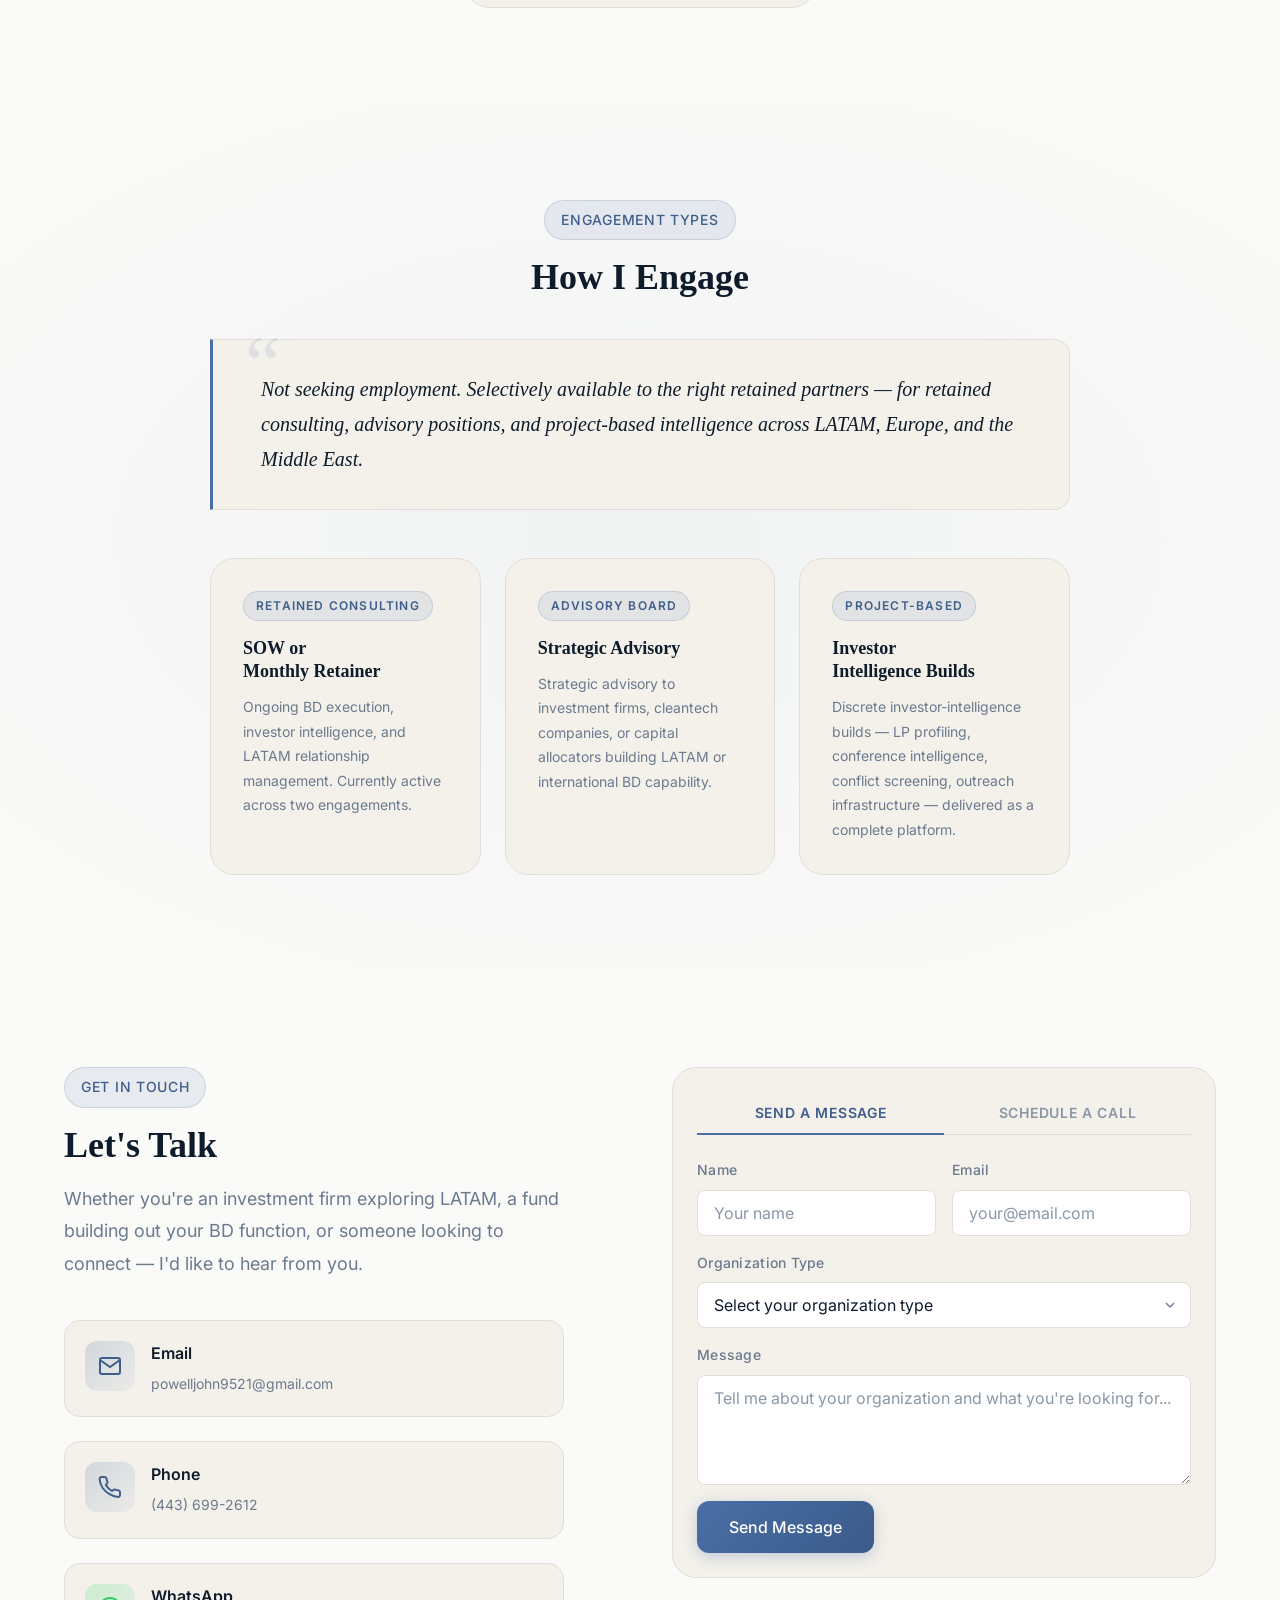
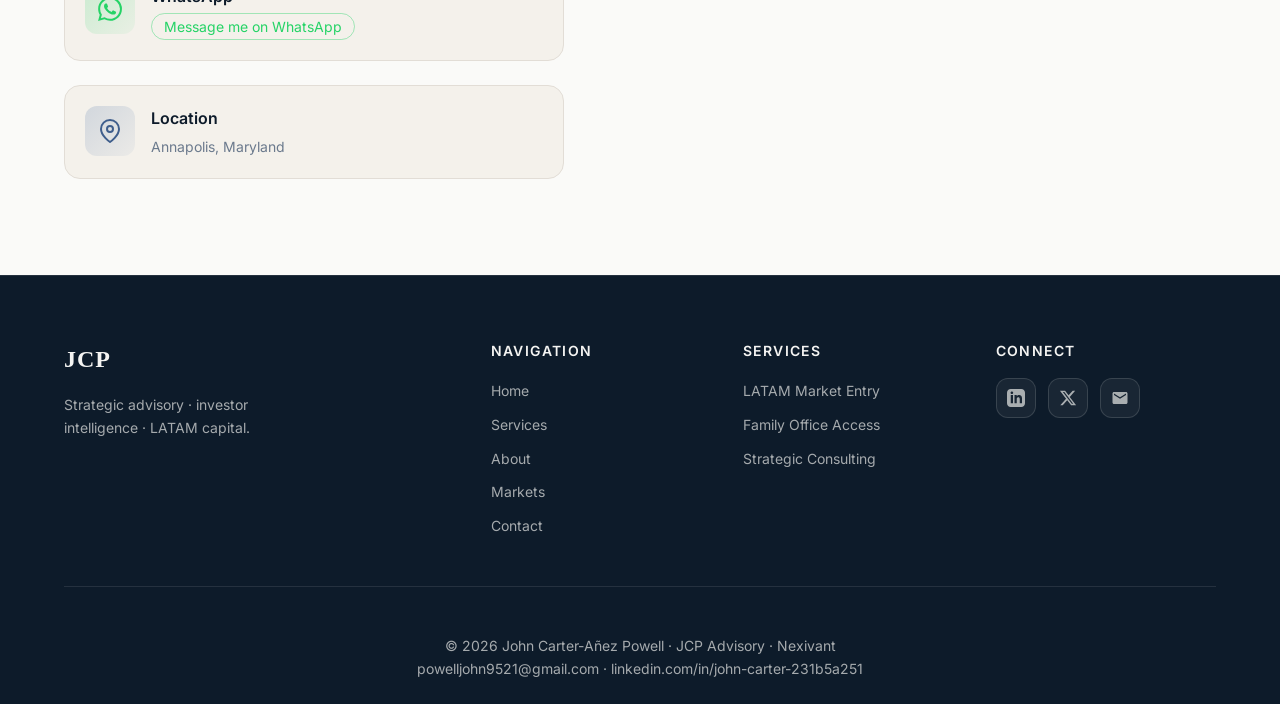
==== commit 40ac23dd: "Update contact phone to (443) 699-2612" ====
--- a/index.html
+++ b/index.html
@@ -742,7 +742,7 @@
                 </div>
                 <div class="contact-details">
                   <h4 data-i18n="contact.phoneLabel">Phone</h4>
-                  <a href="tel:+14435103503">(443) 510-3503</a>
+                  <a href="tel:+14436992612">(443) 699-2612</a>
                 </div>
               </div>
 
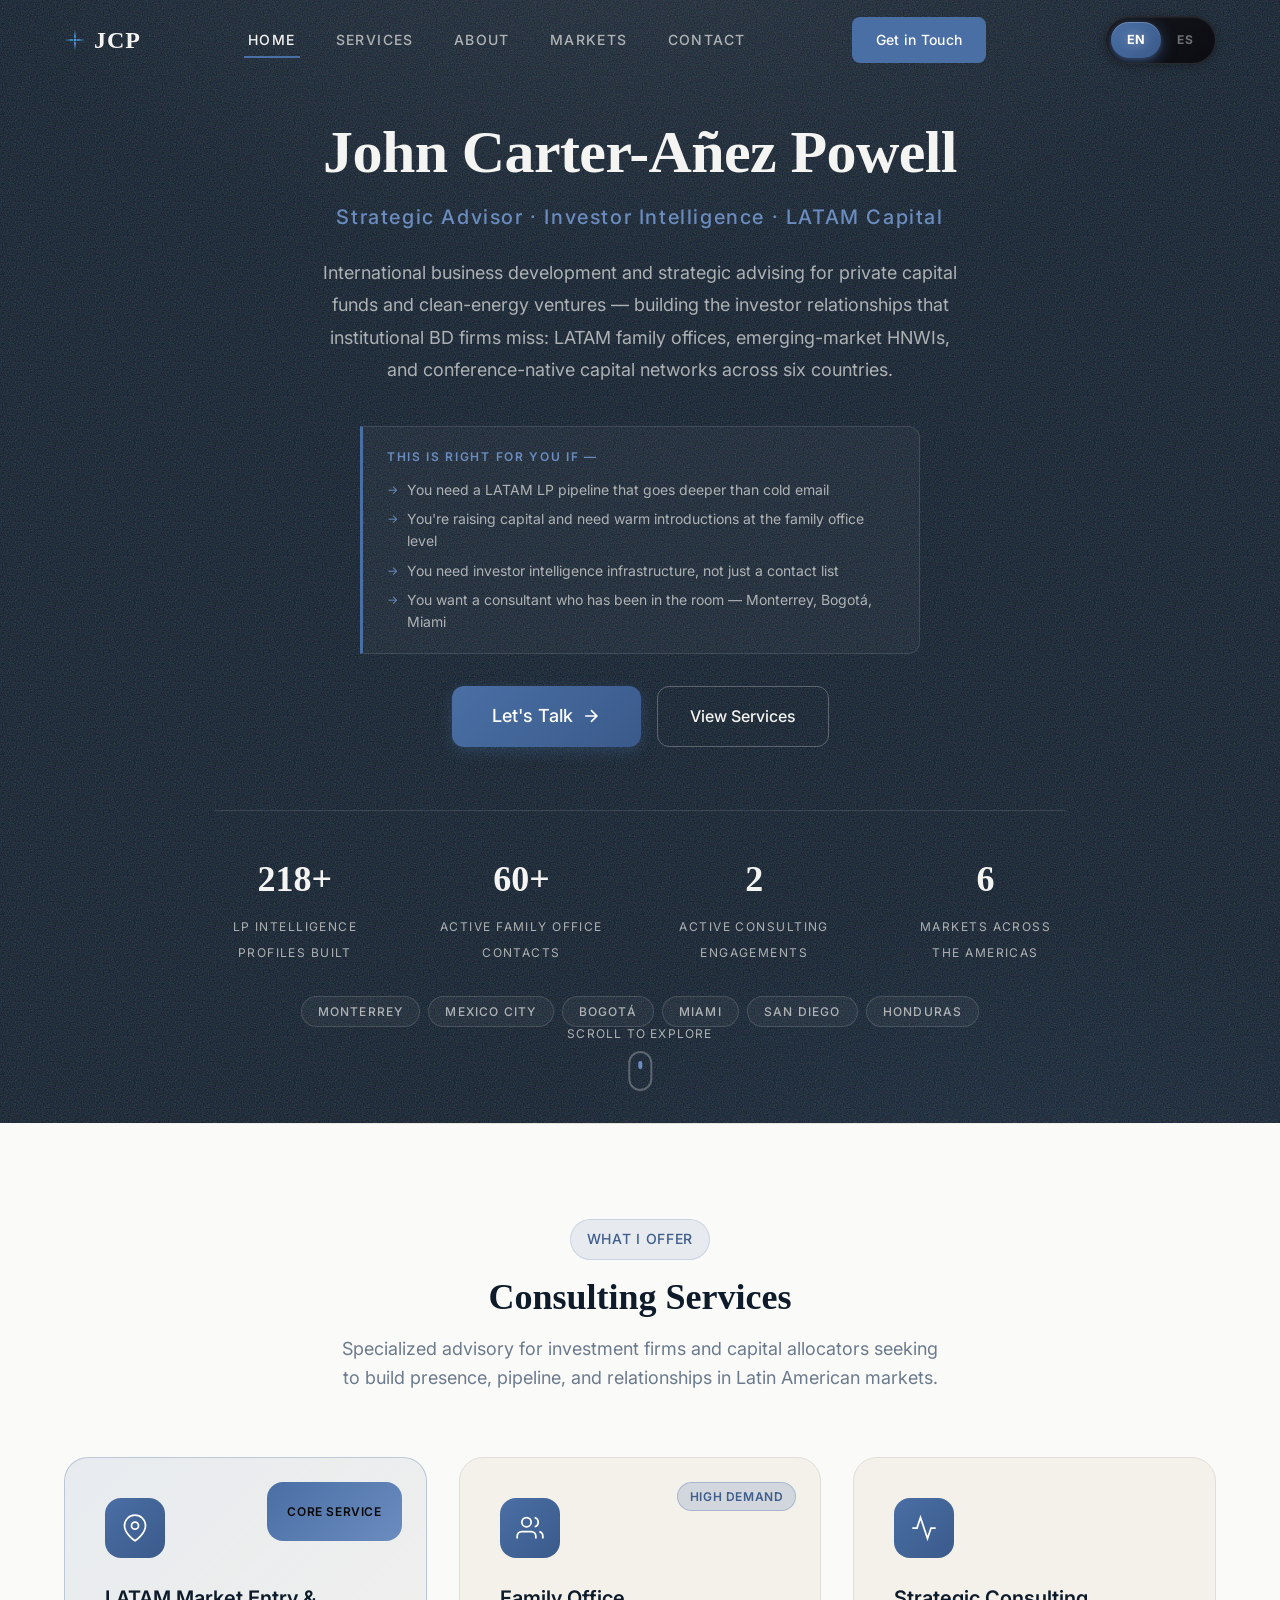
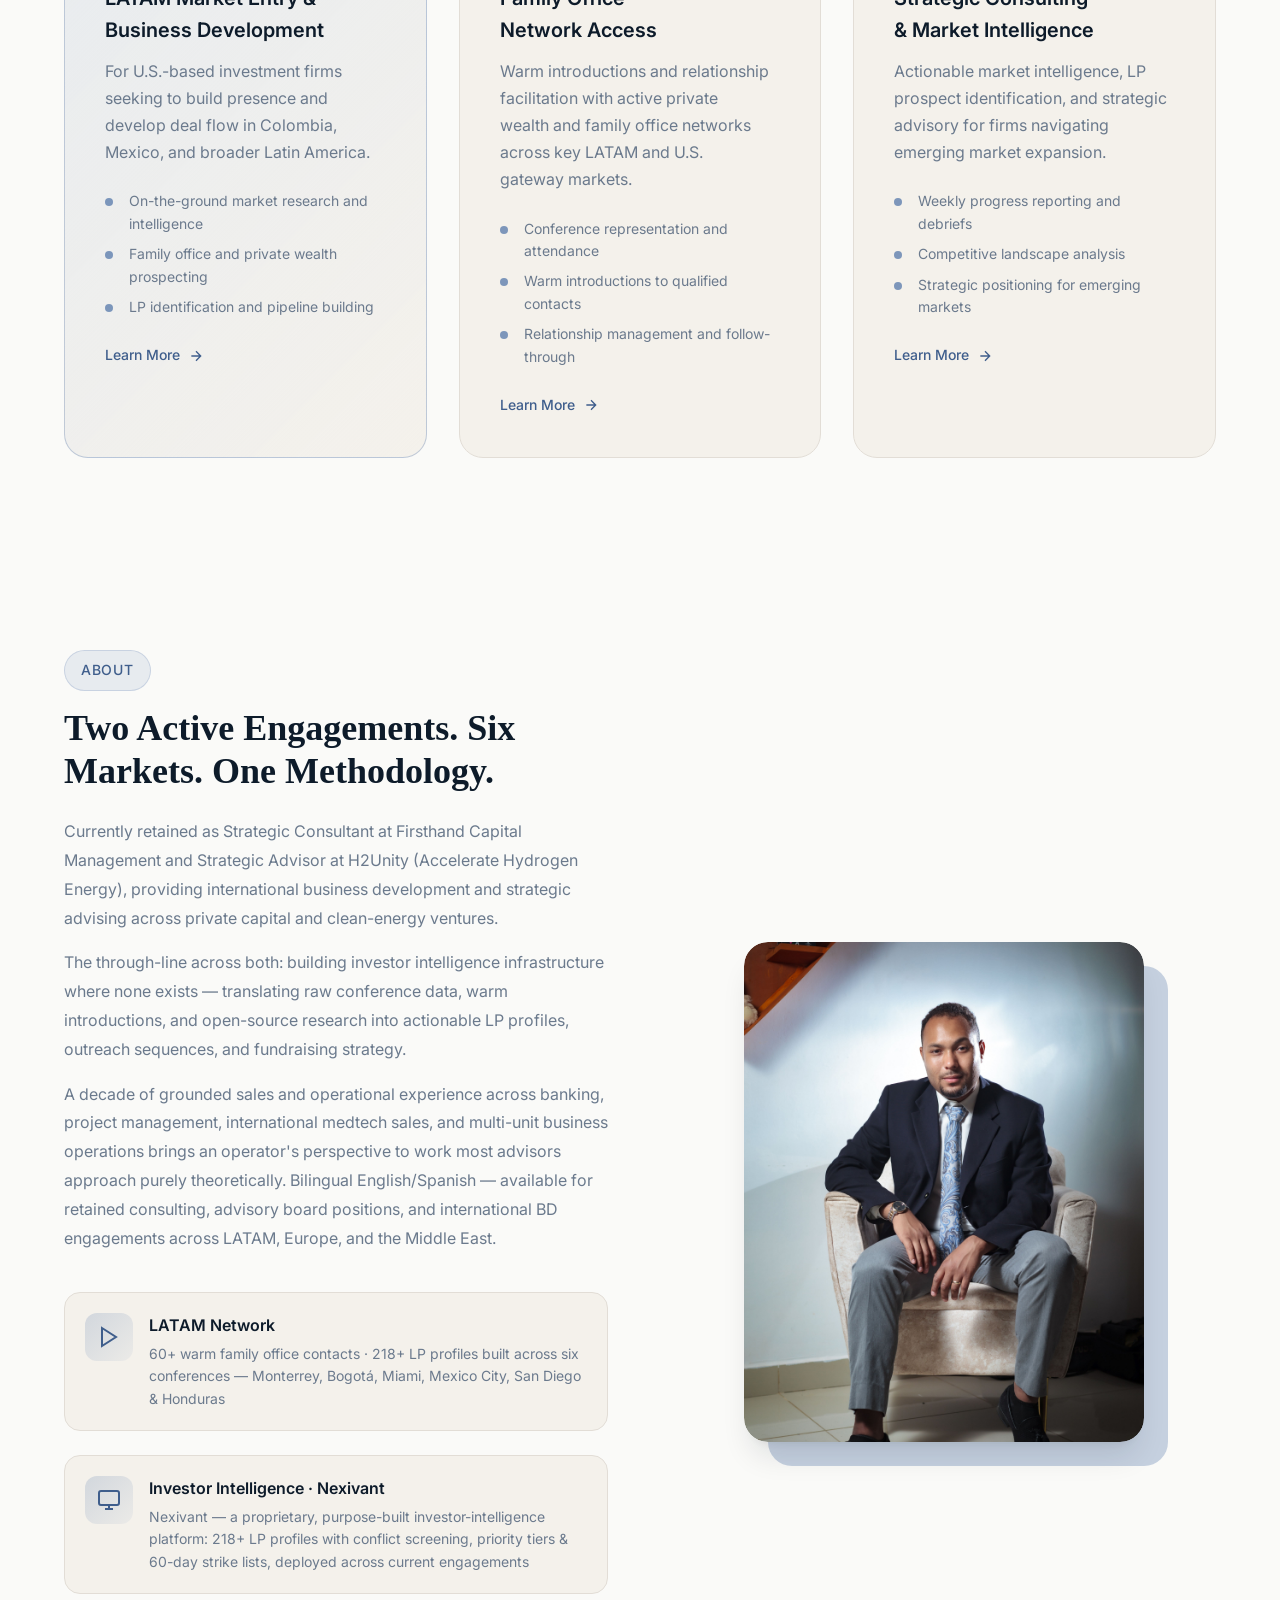
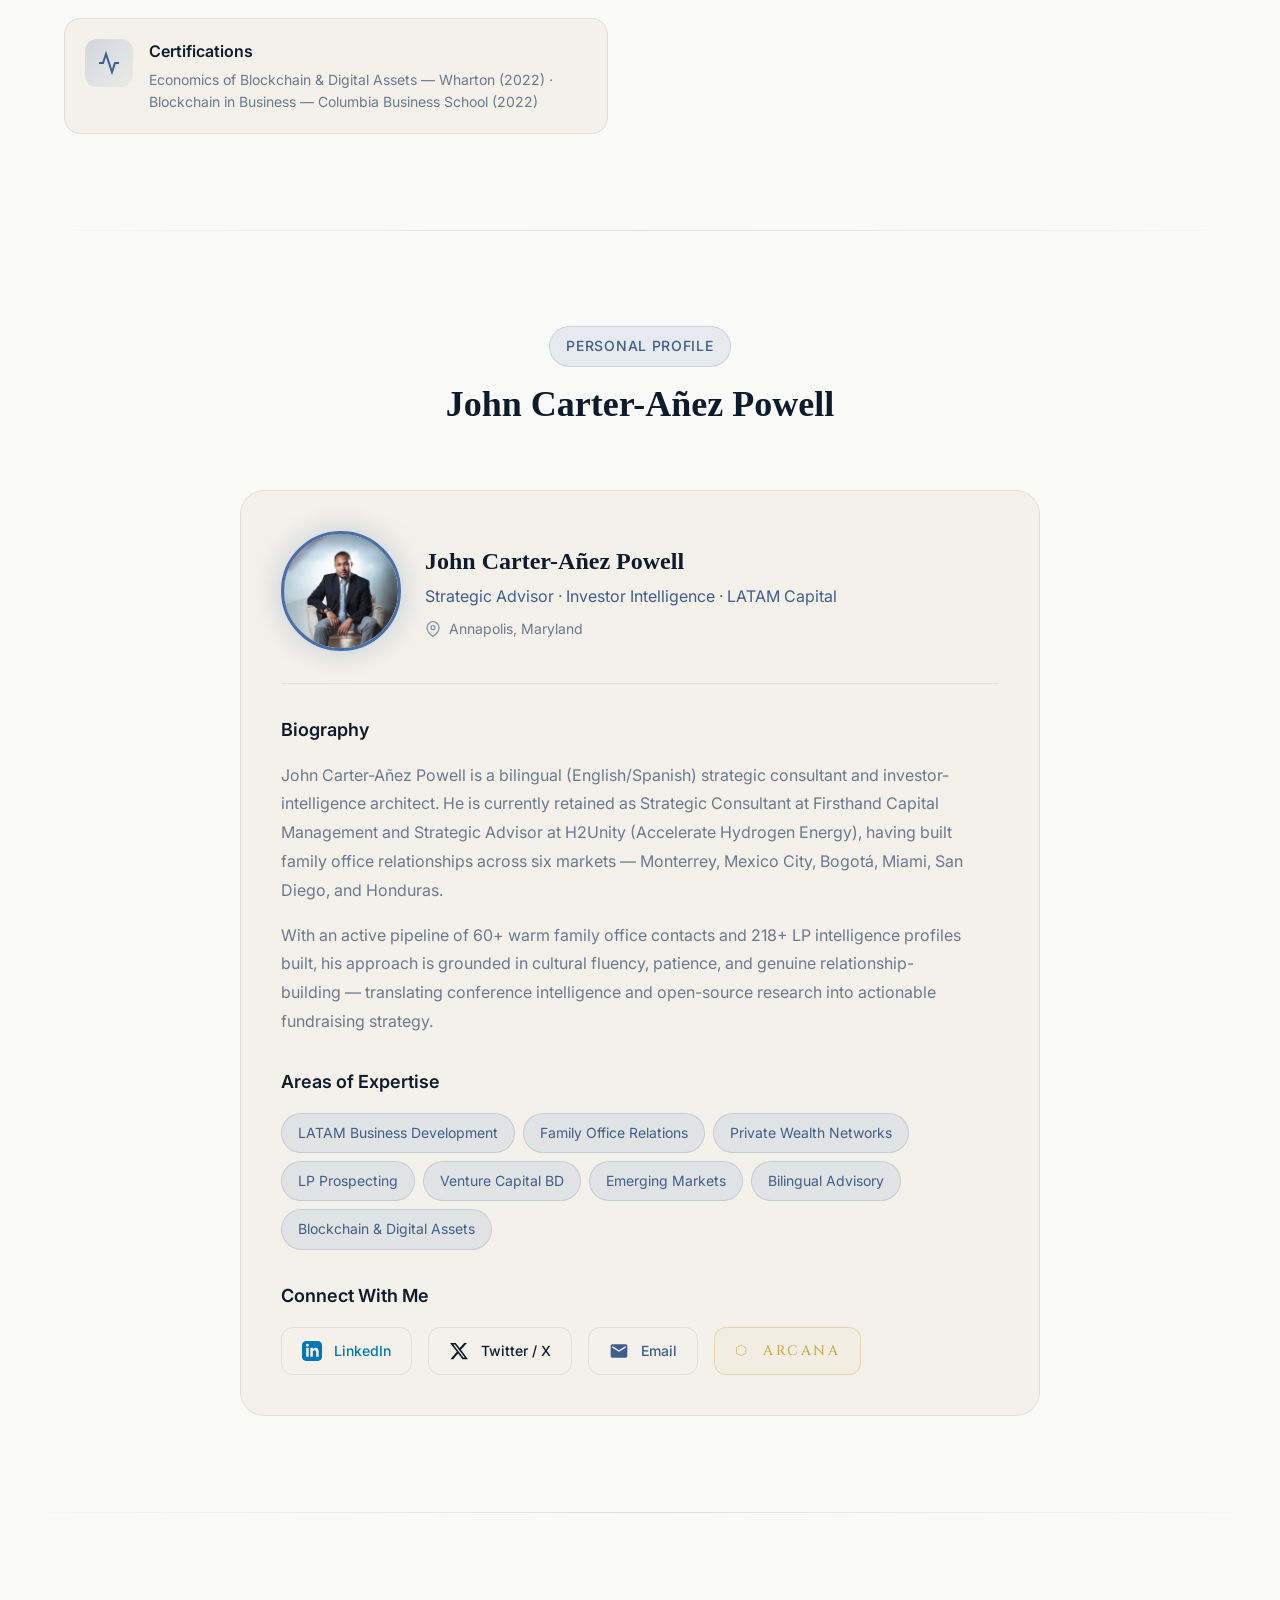
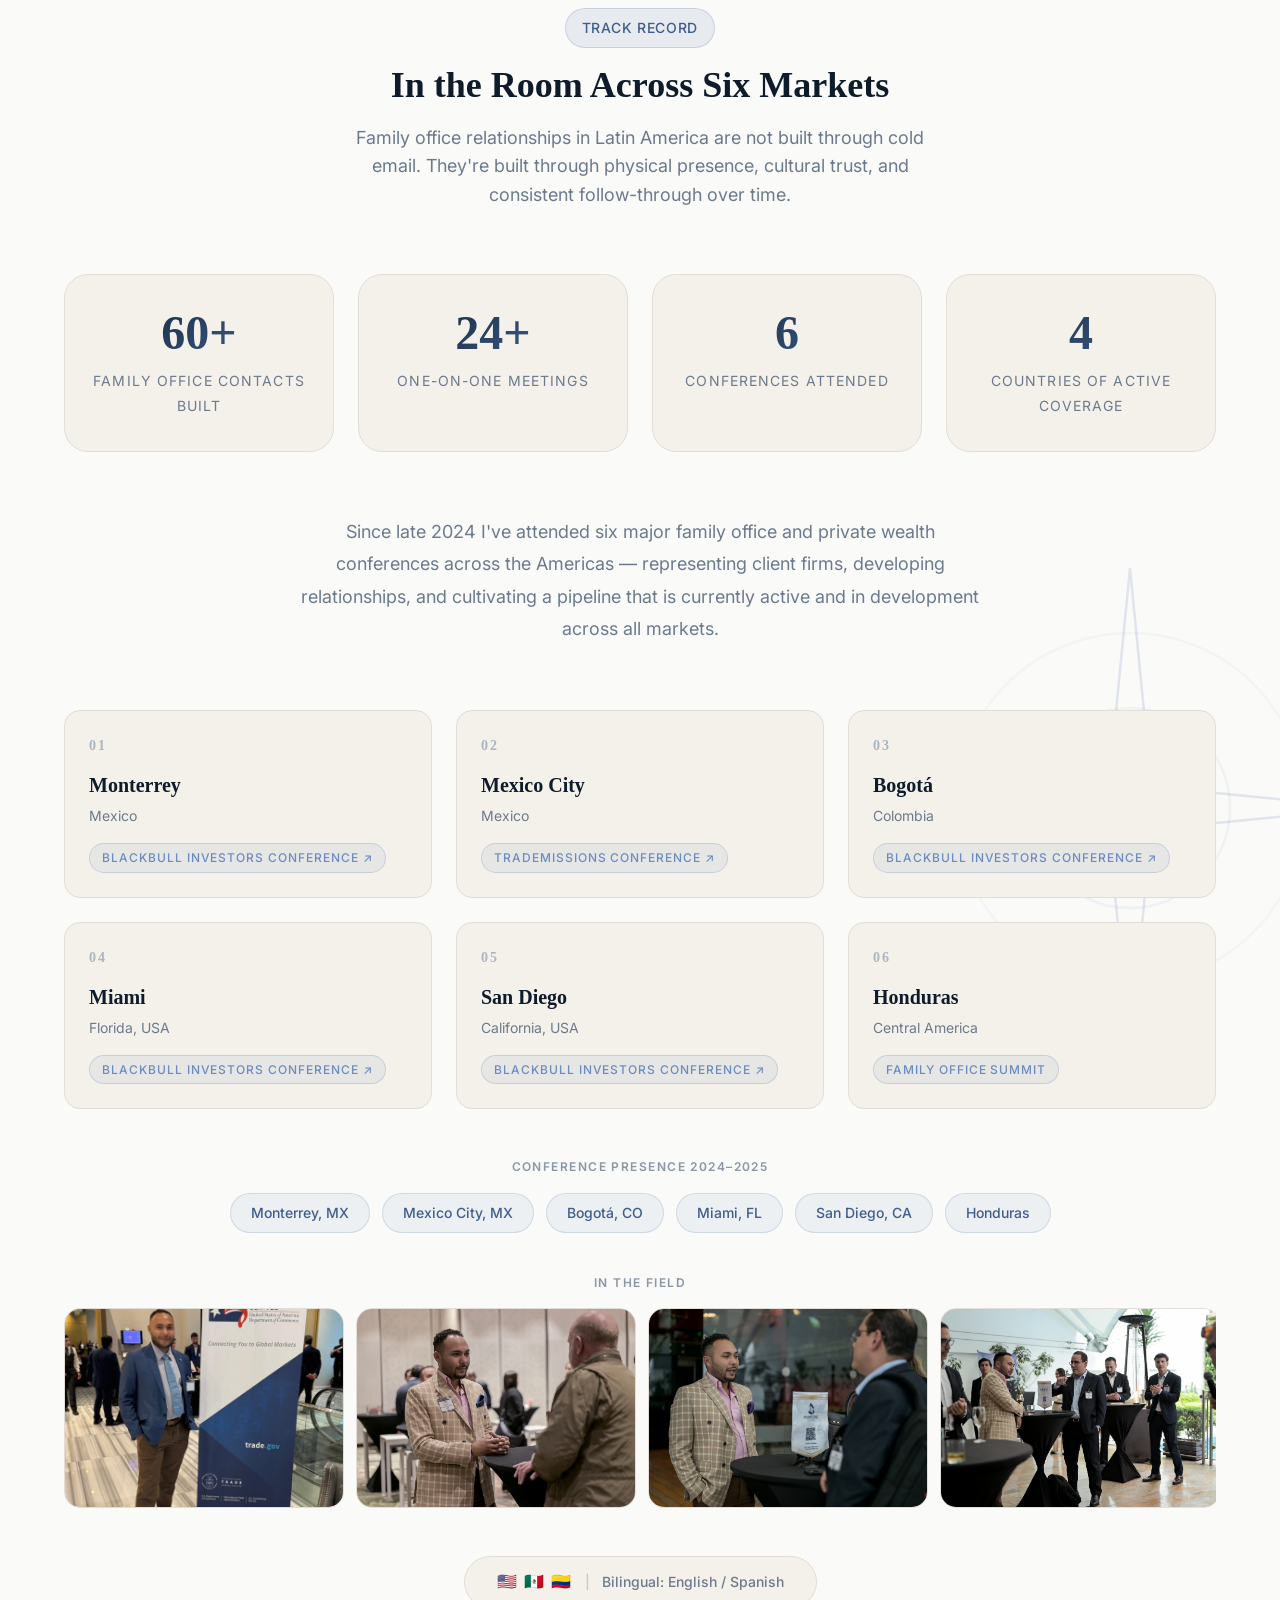
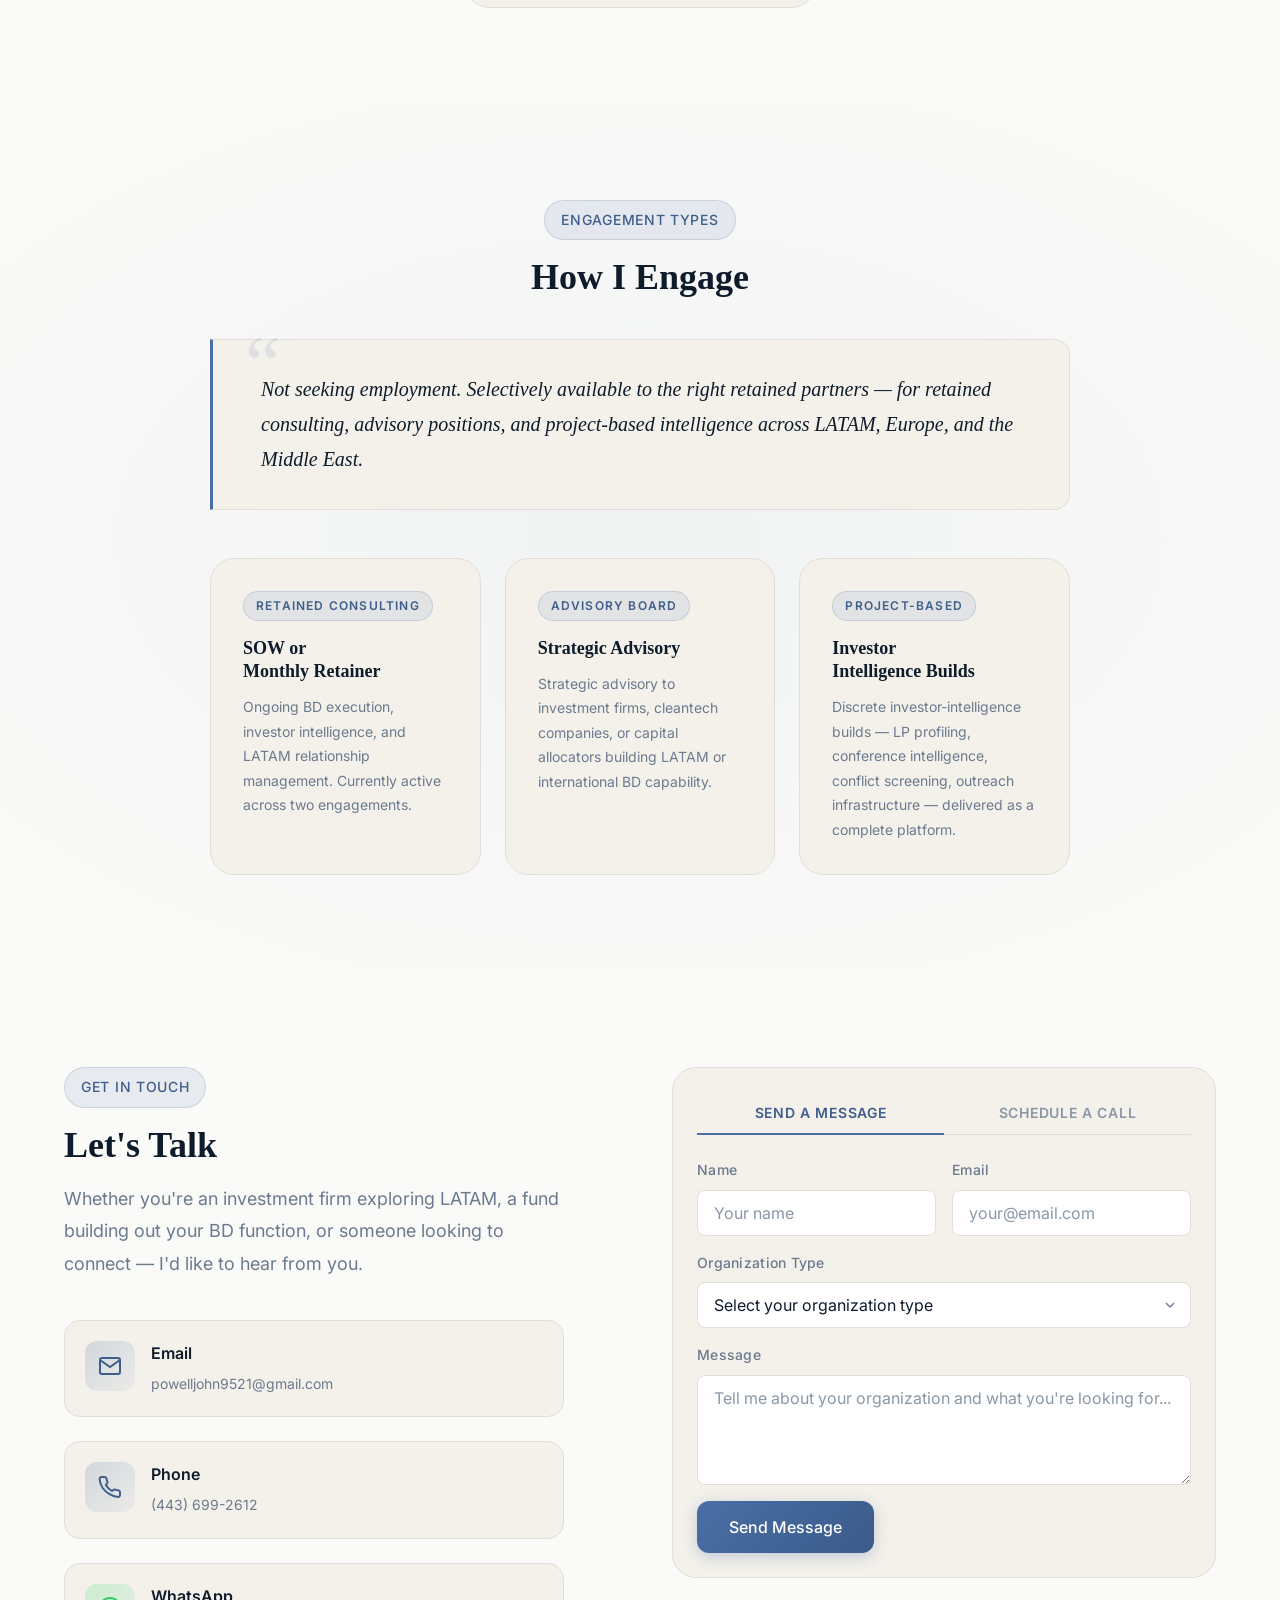
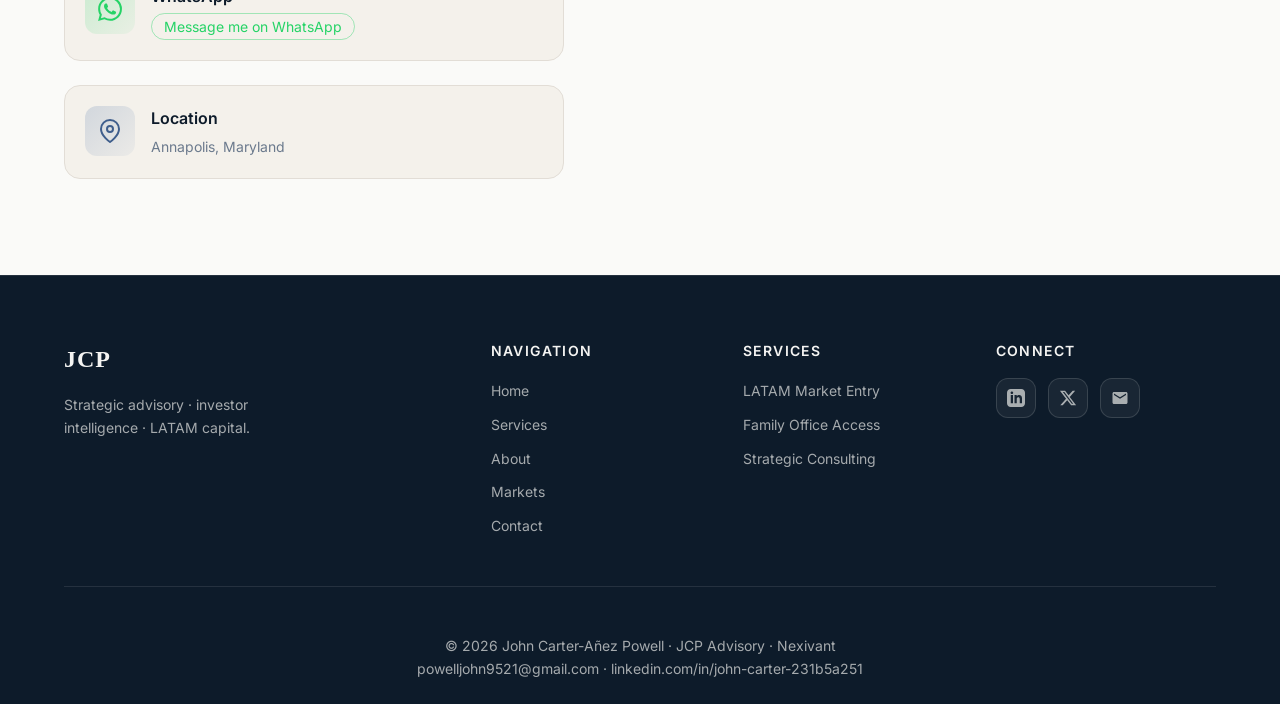
==== commit 31748db8: "Remove non-public $4M raise reference; use polished international BD / strategic advising framing (E" ====
--- a/index.html
+++ b/index.html
@@ -26,14 +26,14 @@
   <!-- Open Graph -->
   <meta property="og:type" content="website">
   <meta property="og:title" content="John Carter-Añez Powell | Strategic Advisor · Investor Intelligence · LATAM Capital">
-  <meta property="og:description" content="Trusted by a late-stage private technology fund and a $4M cleantech raise to build the investor relationships that institutional BD firms miss. Strategic Consultant · JCP Advisory · Nexivant.">
+  <meta property="og:description" content="International business development and strategic advising for private capital and clean-energy ventures — building the investor relationships that institutional BD firms miss. Strategic Consultant · JCP Advisory · Nexivant.">
   <meta property="og:image" content="assets/photo-1.jpg">
 
   <!-- Twitter Card -->
   <meta name="twitter:card" content="summary_large_image">
   <meta name="twitter:site" content="@The_JohnCarter">
   <meta name="twitter:title" content="John Carter-Añez Powell | Strategic Advisor · Investor Intelligence · LATAM Capital">
-  <meta name="twitter:description" content="Trusted by a late-stage private technology fund and a $4M cleantech raise to build the investor relationships that institutional BD firms miss. Bilingual English/Spanish.">
+  <meta name="twitter:description" content="International business development and strategic advising for private capital and clean-energy ventures — building the investor relationships that institutional BD firms miss. Bilingual English/Spanish.">
 
   <!-- Favicon: 4-point compass rose -->
   <link rel="icon" type="image/svg+xml" href="data:image/svg+xml,%3Csvg xmlns='http://www.w3.org/2000/svg' viewBox='0 0 100 100'%3E%3Cdefs%3E%3ClinearGradient id='g' x1='0%25' y1='0%25' x2='100%25' y2='100%25'%3E%3Cstop offset='0%25' stop-color='%23818cf8'/%3E%3Cstop offset='100%25' stop-color='%2306b6d4'/%3E%3C/linearGradient%3E%3C/defs%3E%3Cpolygon points='50,4 55,44 50,38 45,44' fill='url(%23g)'/%3E%3Cpolygon points='50,96 55,56 50,62 45,56' fill='url(%23g)'/%3E%3Cpolygon points='96,50 56,55 62,50 56,45' fill='url(%23g)'/%3E%3Cpolygon points='4,50 44,55 38,50 44,45' fill='url(%23g)'/%3E%3Ccircle cx='50' cy='50' r='6' fill='url(%23g)'/%3E%3C/svg%3E">
@@ -130,9 +130,10 @@
           <span class="hero-subtitle" data-i18n="hero.subtitle">Strategic Advisor &nbsp;·&nbsp; Investor Intelligence &nbsp;·&nbsp; LATAM Capital</span>
         </h1>
         <p class="hero-description" data-i18n="hero.description">
-          Trusted by a late-stage private technology fund and a $4M cleantech raise to
-          build the investor relationships that institutional BD firms miss — LATAM family
-          offices, emerging-market HNWIs, and conference-native capital networks across six countries.
+          International business development and strategic advising for private capital
+          funds and clean-energy ventures — building the investor relationships that
+          institutional BD firms miss: LATAM family offices, emerging-market HNWIs, and
+          conference-native capital networks across six countries.
         </p>
 
         <div class="hero-fit">
@@ -301,8 +302,9 @@
             <h2 class="section-title" data-i18n="about.title">Two Active Engagements. Six Markets. One Methodology.</h2>
             <p class="about-text" data-i18n="about.text1">
               Currently retained as Strategic Consultant at Firsthand Capital Management
-              and Strategic Advisor at H2Unity (Accelerate Hydrogen Energy) — a late-stage
-              private technology fund and a $4M cleantech raise.
+              and Strategic Advisor at H2Unity (Accelerate Hydrogen Energy), providing
+              international business development and strategic advising across private
+              capital and clean-energy ventures.
             </p>
             <p class="about-text" data-i18n="about.text2">
               The through-line across both: building investor intelligence infrastructure
@@ -340,7 +342,7 @@
                 </div>
                 <div class="highlight-content">
                   <h4 data-i18n="about.h2.title">Investor Intelligence · Nexivant</h4>
-                  <p data-i18n="about.h2.text">Nexivant — a proprietary investor-intelligence concept: LP profiling, conflict screening &amp; 60-day strike lists, applied across current engagements</p>
+                  <p data-i18n="about.h2.text">Nexivant — a proprietary, purpose-built investor-intelligence platform: 218+ LP profiles with conflict screening, priority tiers &amp; 60-day strike lists, deployed across current engagements</p>
                 </div>
               </div>
 
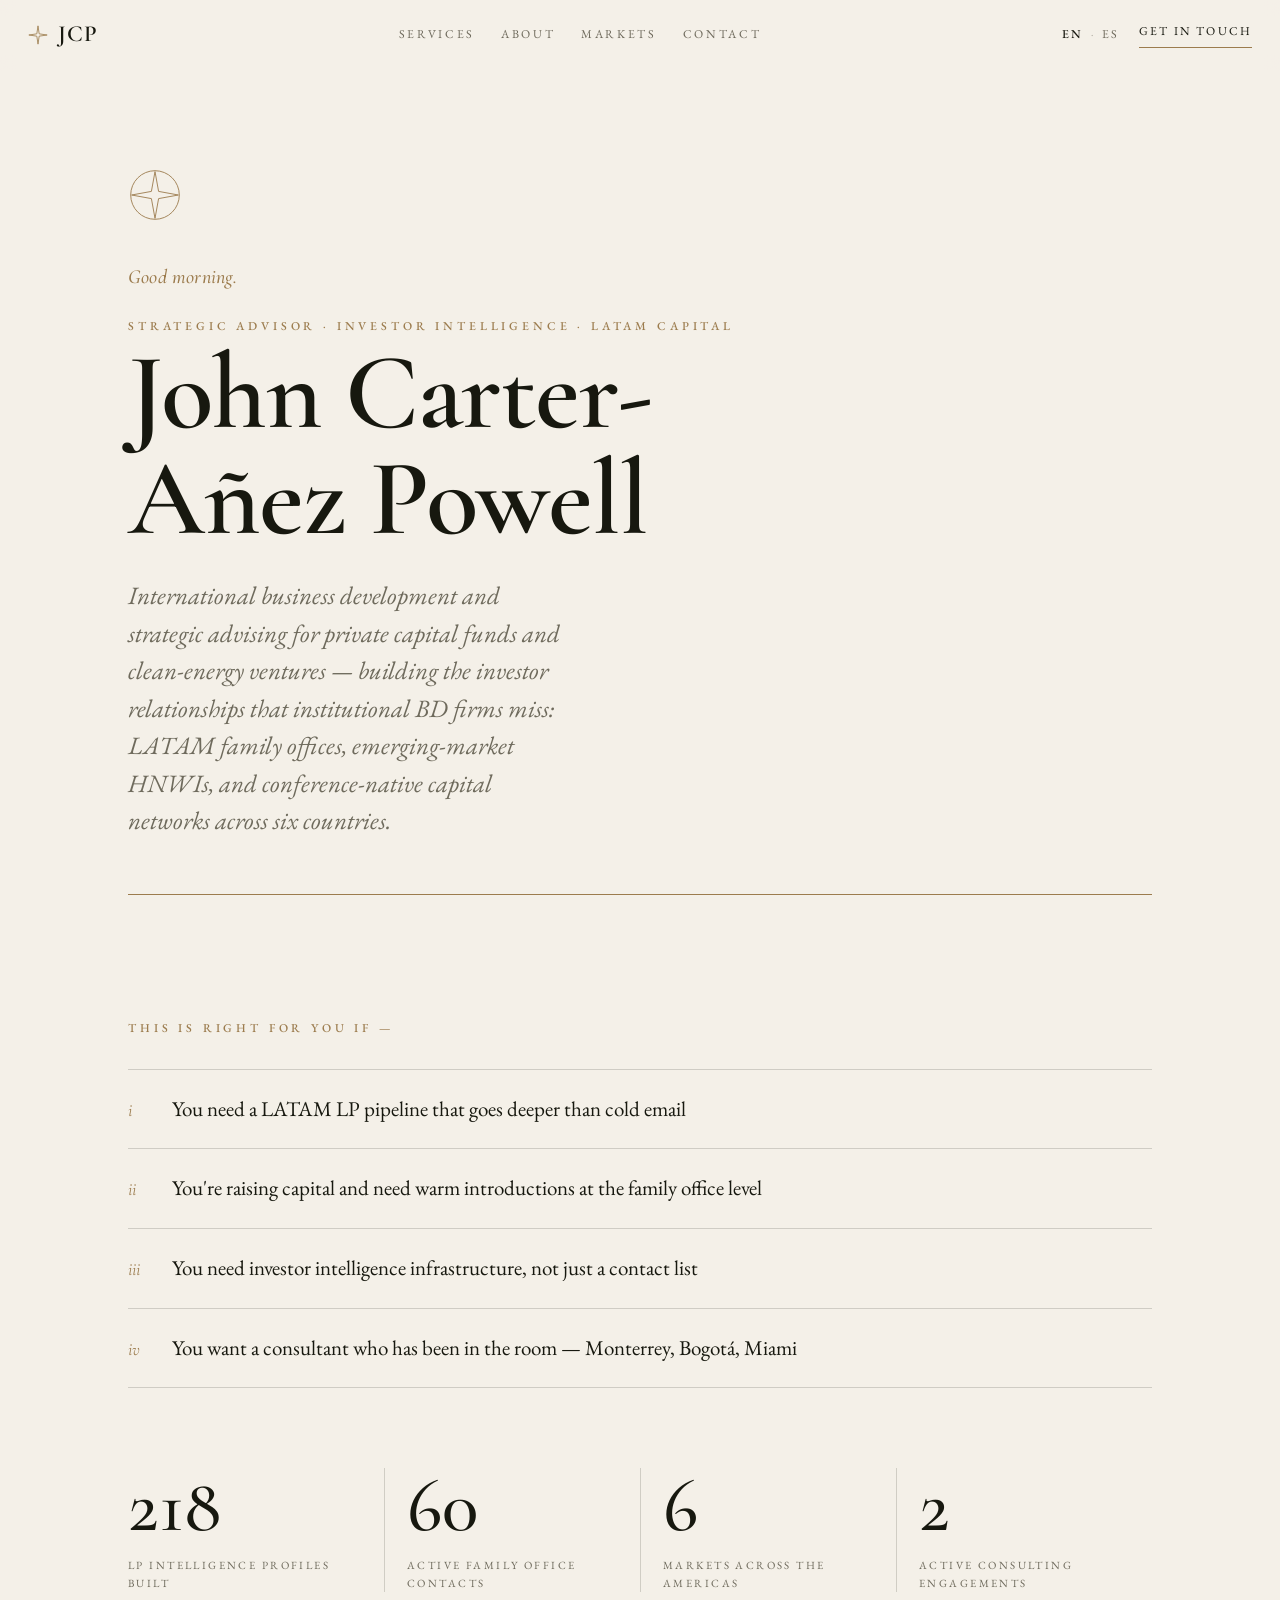
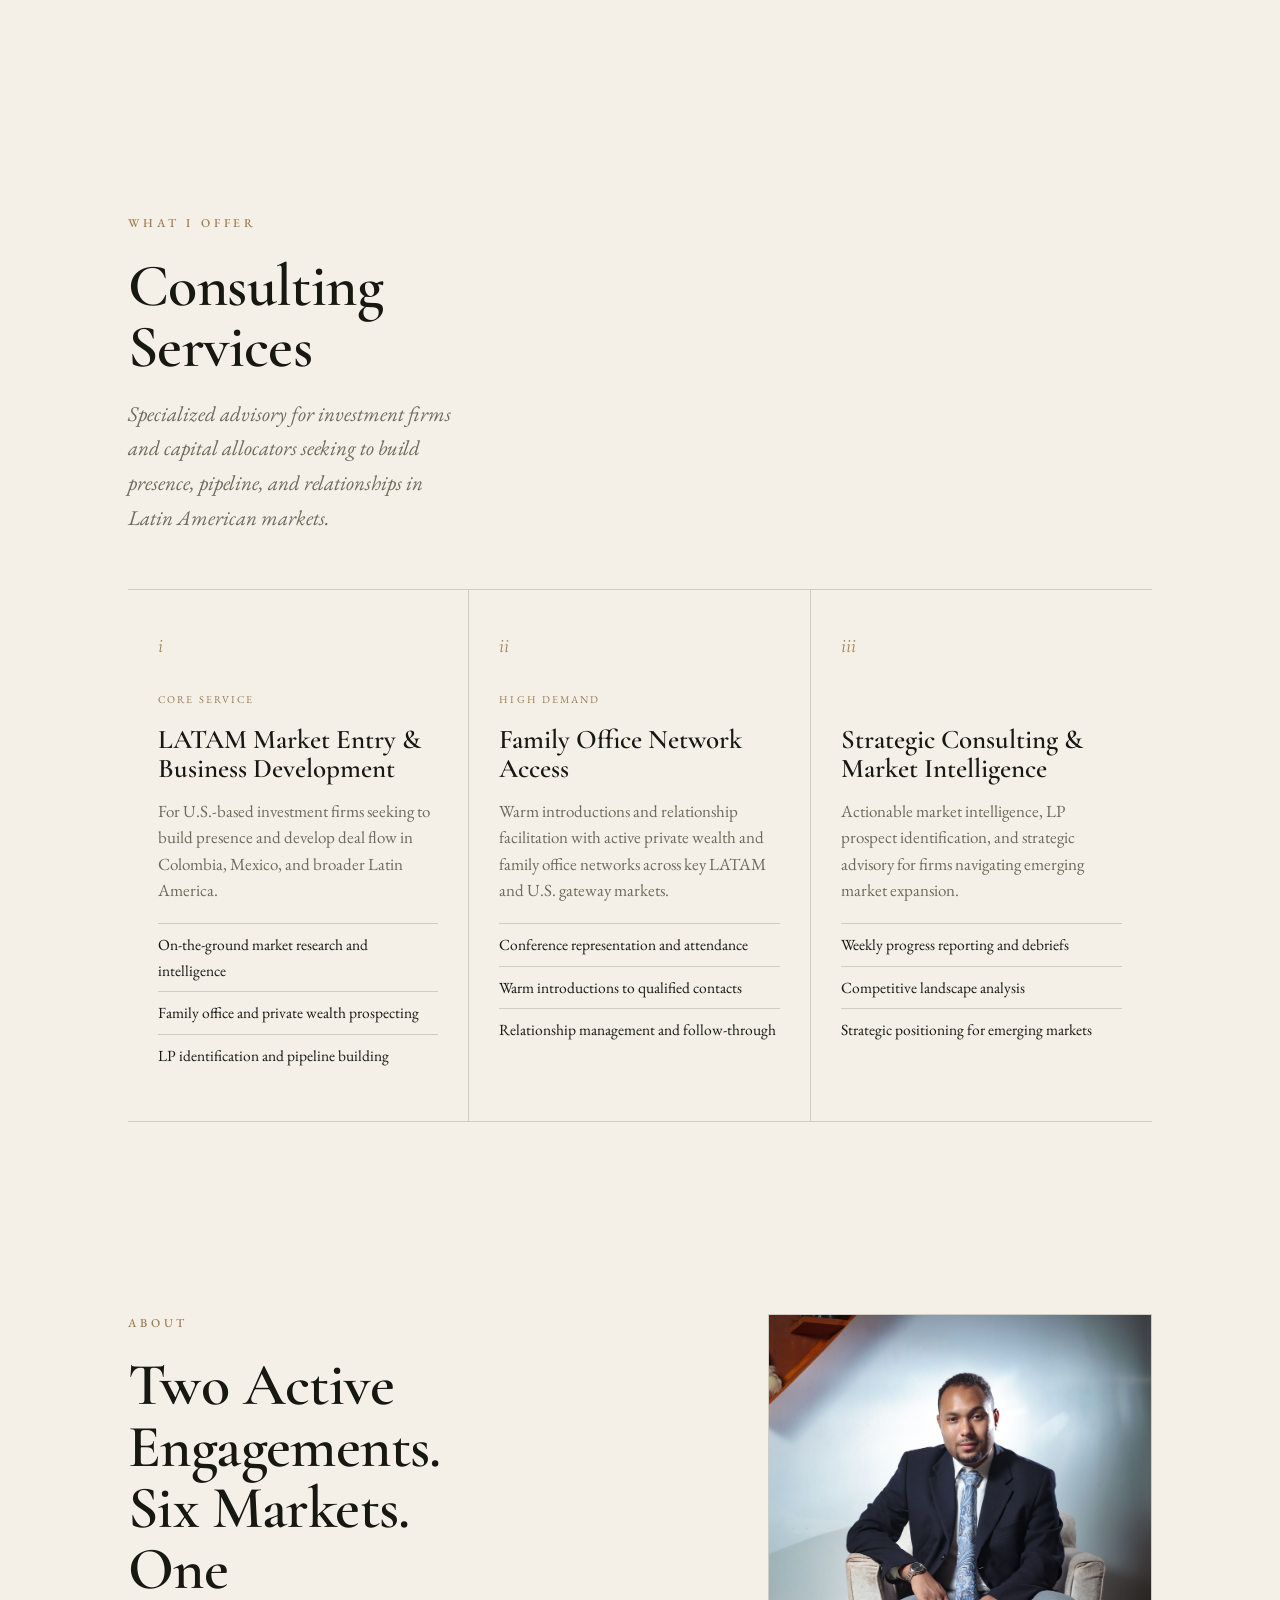
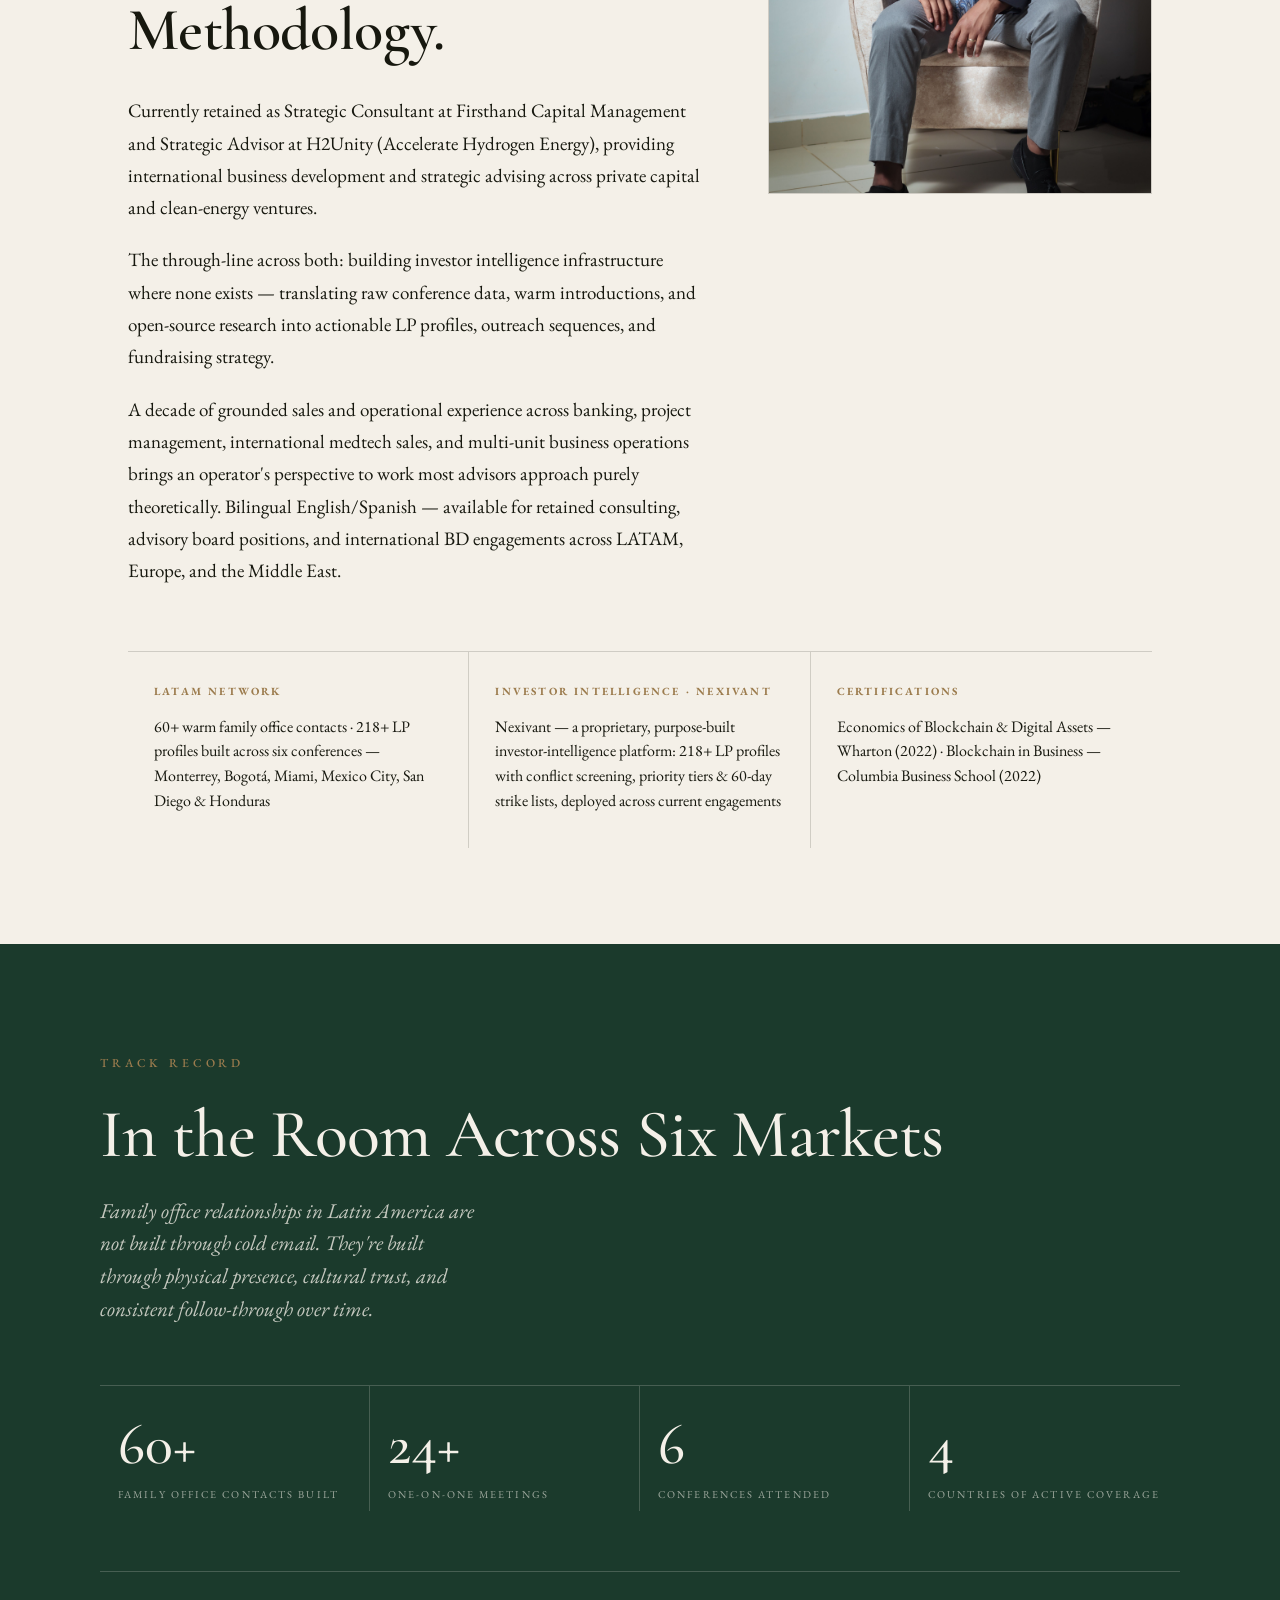
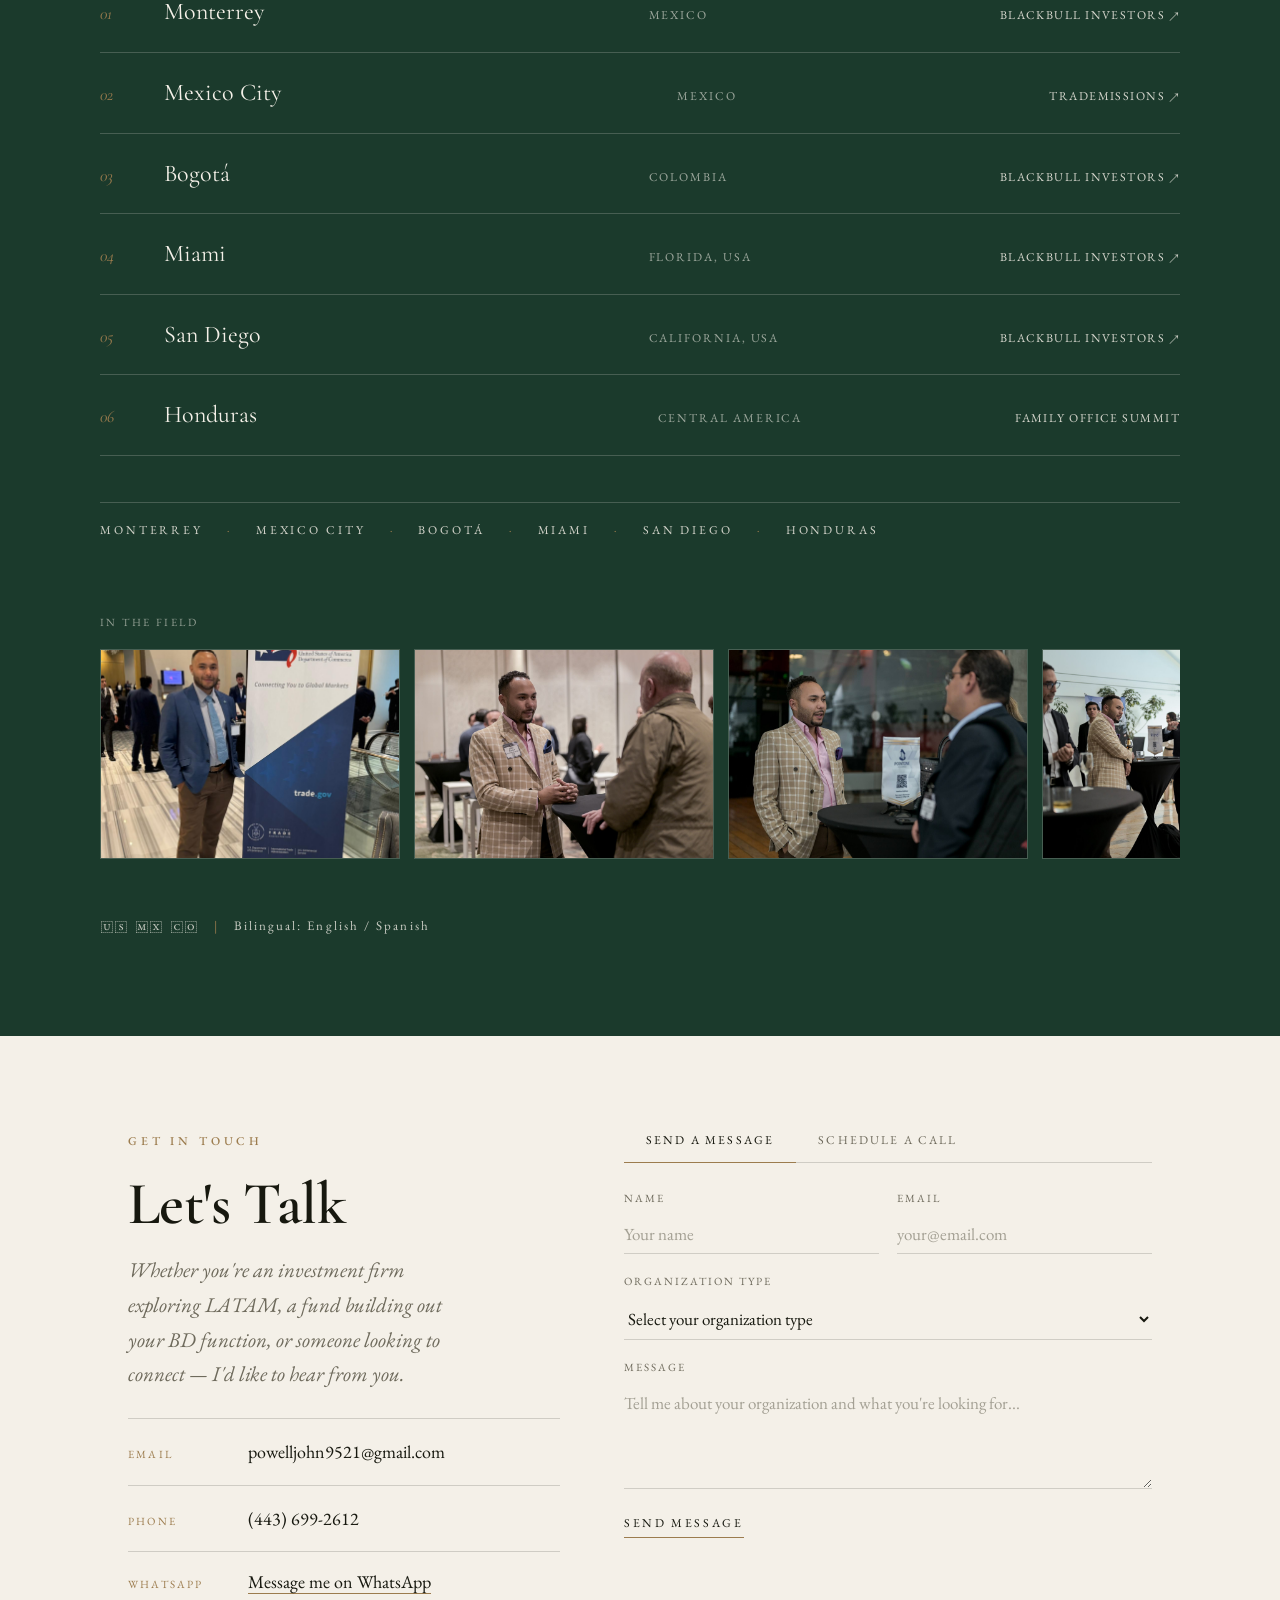
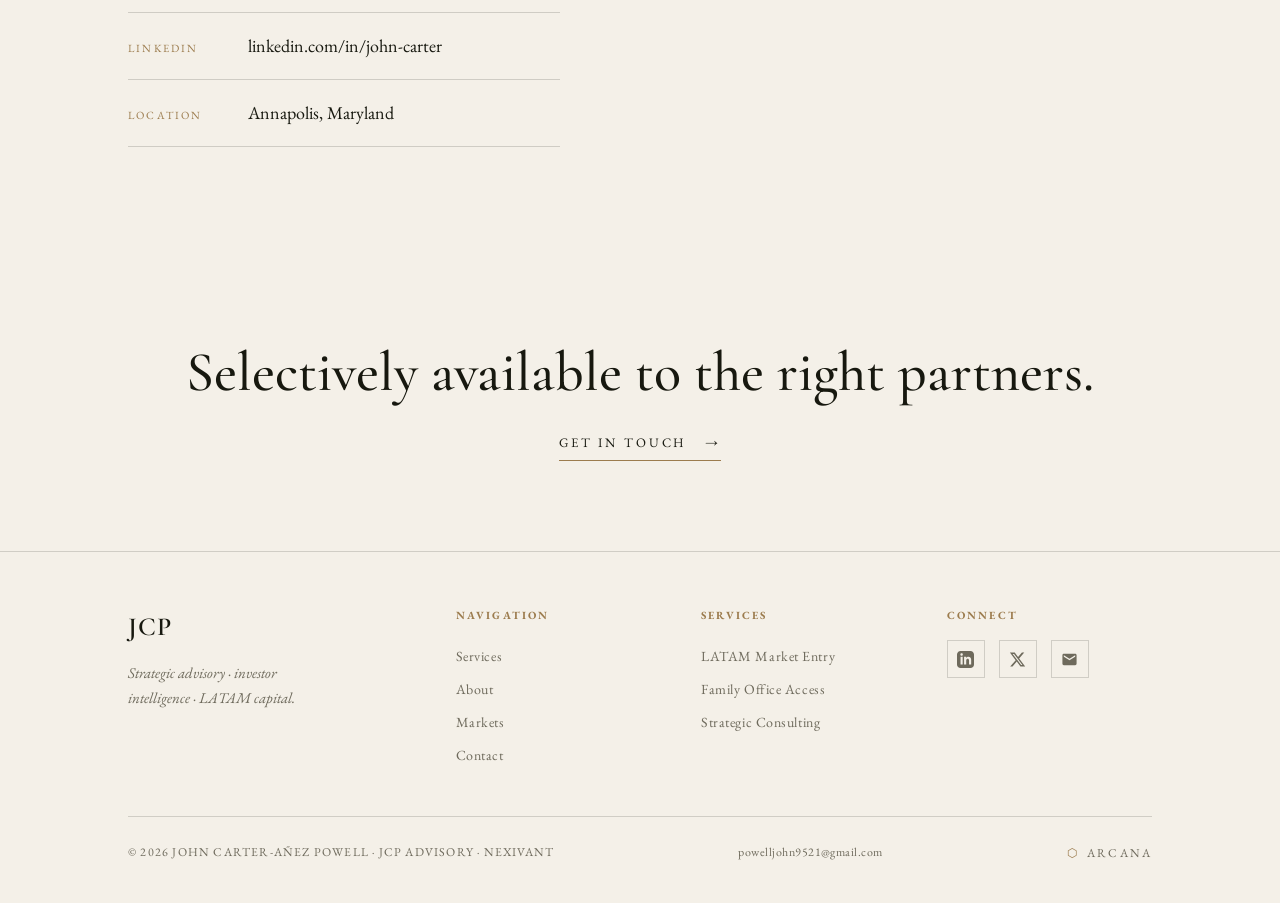
==== commit ad4f6561: "Rebuild site in dossier aesthetic + add time-aware greeting Full visual pivot to the bone-paper / br" ====
--- a/index.html
+++ b/index.html
@@ -5,23 +5,13 @@
   <meta name="viewport" content="width=device-width, initial-scale=1.0, viewport-fit=cover">
   <title>John Carter-Añez Powell | Strategic Advisor · Investor Intelligence · LATAM Capital</title>
 
-  <!-- Performance: DNS Prefetch -->
-  <link rel="dns-prefetch" href="https://fonts.googleapis.com">
-  <link rel="dns-prefetch" href="https://fonts.gstatic.com">
-  <link rel="dns-prefetch" href="https://assets.calendly.com">
-
   <!-- SEO Meta Tags -->
-  <meta name="description" content="Strategic consultant and investor intelligence architect retained by private capital funds and cleantech startups to build LATAM family office relationships that institutional BD firms miss. Bilingual English/Spanish. Based in Annapolis, Maryland.">
-  <meta name="keywords" content="strategic advisor, investor intelligence, LATAM capital, family office consultant, Latin America venture capital, private wealth LATAM, cleantech fundraising, bilingual consultant, Annapolis Maryland, LP prospecting">
+  <meta name="description" content="Strategic consultant and investor intelligence architect retained by private capital funds and clean-energy ventures to build LATAM family office relationships that institutional BD firms miss. Bilingual English/Spanish. Based in Annapolis, Maryland.">
+  <meta name="keywords" content="strategic advisor, investor intelligence, LATAM capital, family office consultant, Latin America venture capital, private wealth LATAM, bilingual consultant, Annapolis Maryland, LP prospecting">
   <meta name="author" content="John Carter-Añez Powell">
   <meta name="robots" content="index, follow">
-  <meta name="theme-color" content="#0D1B2A">
+  <meta name="theme-color" content="#F4F0E8">
   <meta name="color-scheme" content="light">
-
-  <!-- Mobile Web App -->
-  <meta name="mobile-web-app-capable" content="yes">
-  <meta name="apple-mobile-web-app-capable" content="yes">
-  <meta name="apple-mobile-web-app-status-bar-style" content="black-translucent">
 
   <!-- Open Graph -->
   <meta property="og:type" content="website">
@@ -35,887 +25,634 @@
   <meta name="twitter:title" content="John Carter-Añez Powell | Strategic Advisor · Investor Intelligence · LATAM Capital">
   <meta name="twitter:description" content="International business development and strategic advising for private capital and clean-energy ventures — building the investor relationships that institutional BD firms miss. Bilingual English/Spanish.">
 
-  <!-- Favicon: 4-point compass rose -->
-  <link rel="icon" type="image/svg+xml" href="data:image/svg+xml,%3Csvg xmlns='http://www.w3.org/2000/svg' viewBox='0 0 100 100'%3E%3Cdefs%3E%3ClinearGradient id='g' x1='0%25' y1='0%25' x2='100%25' y2='100%25'%3E%3Cstop offset='0%25' stop-color='%23818cf8'/%3E%3Cstop offset='100%25' stop-color='%2306b6d4'/%3E%3C/linearGradient%3E%3C/defs%3E%3Cpolygon points='50,4 55,44 50,38 45,44' fill='url(%23g)'/%3E%3Cpolygon points='50,96 55,56 50,62 45,56' fill='url(%23g)'/%3E%3Cpolygon points='96,50 56,55 62,50 56,45' fill='url(%23g)'/%3E%3Cpolygon points='4,50 44,55 38,50 44,45' fill='url(%23g)'/%3E%3Ccircle cx='50' cy='50' r='6' fill='url(%23g)'/%3E%3C/svg%3E">
-
-  <!-- Preload Critical Assets -->
-  <link rel="preload" href="assets/photo-1.jpg" as="image">
-  <link rel="preload" href="css/styles.css" as="style">
+  <!-- Favicon: compass rose in bronze -->
+  <link rel="icon" type="image/svg+xml" href="data:image/svg+xml,%3Csvg xmlns='http://www.w3.org/2000/svg' viewBox='0 0 60 60'%3E%3Cpath d='M30 4 L34 26 L56 30 L34 34 L30 56 L26 34 L4 30 L26 26 Z' fill='none' stroke='%239C7C4E' stroke-width='2'/%3E%3C/svg%3E">
 
   <!-- Fonts -->
   <link rel="preconnect" href="https://fonts.googleapis.com">
   <link rel="preconnect" href="https://fonts.gstatic.com" crossorigin>
-  <link href="https://fonts.googleapis.com/css2?family=Cinzel:wght@400;600;700&family=IBM+Plex+Mono:wght@300;400;500&family=Inter:wght@300;400;500;600;700&family=Playfair+Display:wght@600;700&display=swap" rel="stylesheet">
-
-  <!-- Stylesheets -->
-  <link rel="stylesheet" href="css/styles.css">
-  <link rel="stylesheet" href="css/components/navbar.css">
-  <link rel="stylesheet" href="css/components/hero.css">
-  <link rel="stylesheet" href="css/components/services.css">
-  <link rel="stylesheet" href="css/components/about.css">
-  <link rel="stylesheet" href="css/components/profile.css">
-  <link rel="stylesheet" href="css/components/markets.css">
-  <link rel="stylesheet" href="css/components/opportunity.css">
-  <link rel="stylesheet" href="css/components/contact.css">
-  <link rel="stylesheet" href="css/components/footer.css">
-  <link rel="stylesheet" href="css/components/slideshow.css">
-  <link rel="stylesheet" href="css/components/animations.css">
-  <link rel="stylesheet" href="css/components/mobile.css">
+  <link href="https://fonts.googleapis.com/css2?family=Cinzel:wght@400;600;700&family=Cormorant+Garamond:ital,wght@0,400;0,500;0,600;1,400;1,500&family=EB+Garamond:ital,wght@0,400;0,500;1,400&family=IBM+Plex+Mono:wght@300;400;500&display=swap" rel="stylesheet">
+
+  <!-- Arcana stylesheet (preserved hidden experience) -->
   <link rel="stylesheet" href="css/components/arcana.css">
 
-  <!-- Calendly CSS - loaded async -->
+  <!-- Calendly CSS -->
   <link rel="preload" href="https://assets.calendly.com/assets/external/widget.css" as="style" onload="this.onload=null;this.rel='stylesheet'">
   <noscript><link rel="stylesheet" href="https://assets.calendly.com/assets/external/widget.css"></noscript>
+
+  <style>
+  /* ============================================
+     JCP DOSSIER — warm bone paper, bronze, deep green
+     ============================================ */
+  :root{
+    --paper:#F4F0E8;
+    --paper-2:#ECE5D8;
+    --ink:#17180F;
+    --deep:#1B3A2C;
+    --deep-2:#10261D;
+    --bronze:#9C7C4E;
+    --muted:#6E6A5C;
+    --line:rgba(23,24,15,.16);
+    --line-d:rgba(244,240,232,.20);
+    --display:'Cormorant Garamond',Georgia,serif;
+    --body:'EB Garamond',Georgia,serif;
+  }
+  *{box-sizing:border-box;margin:0;padding:0}
+  html{scroll-behavior:smooth}
+  body{
+    background:var(--paper);
+    color:var(--ink);
+    font-family:var(--body);
+    font-size:19px;
+    line-height:1.65;
+    -webkit-font-smoothing:antialiased;
+    -moz-osx-font-smoothing:grayscale;
+    overflow-x:hidden;
+  }
+  a{color:inherit}
+  img{max-width:100%;display:block}
+  ::selection{background:var(--bronze);color:var(--paper)}
+  .wrap{max-width:1080px;margin:0 auto;padding:0 28px}
+  .eyebrow{
+    font-family:var(--body);
+    font-size:12px;
+    letter-spacing:.32em;
+    text-transform:uppercase;
+    color:var(--bronze);
+    font-weight:500;
+  }
+  .rule{height:1px;background:var(--line);margin:54px 0;transform-origin:left}
+  .rule.bronze{background:var(--bronze);opacity:.55}
+
+  /* ---- nav ---- */
+  nav{
+    position:fixed;top:0;left:0;right:0;z-index:50;
+    display:flex;align-items:center;justify-content:space-between;
+    gap:18px;
+    padding:16px 28px;
+    background:rgba(244,240,232,.82);
+    backdrop-filter:blur(8px);-webkit-backdrop-filter:blur(8px);
+    border-bottom:1px solid transparent;
+    transition:border-color .5s ease, padding .5s ease;
+  }
+  nav.scrolled{border-color:var(--line);padding:11px 28px}
+  .mark{display:flex;align-items:center;gap:10px;font-family:var(--display);font-size:23px;letter-spacing:.04em;font-weight:600;text-decoration:none;color:var(--ink)}
+  .mark svg{width:20px;height:20px}
+  .nav-links{display:flex;align-items:center;gap:26px;font-size:12px;letter-spacing:.22em;text-transform:uppercase;color:var(--muted)}
+  .nav-links a{color:inherit;text-decoration:none;position:relative;transition:color .3s}
+  .nav-links a::after{content:'';position:absolute;left:0;bottom:-4px;width:0;height:1px;background:var(--bronze);transition:width .4s ease}
+  .nav-links a:hover{color:var(--ink)}
+  .nav-links a:hover::after{width:100%}
+  .nav-right{display:flex;align-items:center;gap:20px}
+  .lang{font-size:12px;letter-spacing:.18em;color:var(--muted);cursor:pointer;user-select:none;display:flex;align-items:center;gap:7px}
+  .lang .lang-option{transition:color .3s}
+  .lang .lang-option.active{color:var(--ink);font-weight:500}
+  .lang .lang-sep{opacity:.5}
+  .nav-cta{
+    font-size:12px;letter-spacing:.18em;text-transform:uppercase;color:var(--ink);
+    text-decoration:none;padding-bottom:5px;border-bottom:1px solid var(--bronze);
+    transition:opacity .3s;
+  }
+  .nav-cta:hover{opacity:.65}
+  @media(max-width:820px){.nav-links{display:none}}
+
+  /* ---- hero ---- */
+  header{padding:168px 0 70px;position:relative}
+  .compass{width:54px;height:54px;margin-bottom:30px}
+  .compass path,.compass circle{fill:none;stroke:var(--bronze);stroke-width:1;
+    stroke-dasharray:240;stroke-dashoffset:240;animation:draw 2.2s ease forwards .2s}
+  @keyframes draw{to{stroke-dashoffset:0}}
+
+  /* greeting — quiet time-aware salutation */
+  .greeting{
+    display:block;
+    font-family:var(--display);
+    font-style:italic;
+    font-weight:500;
+    font-size:clamp(17px,2vw,20px);
+    color:var(--bronze);
+    letter-spacing:.01em;
+    margin-bottom:14px;
+    min-height:1.5em;            /* reserve line so the name never jumps */
+    opacity:0;
+    transform:translateY(8px);
+    animation:greetIn .9s ease 1.1s forwards;
+    transition:opacity .25s ease;/* used for language cross-fade */
+  }
+  @keyframes greetIn{to{opacity:1;transform:none}}
+  /* hero intro sequence: compass -> greeting -> name */
+  header .eyebrow,header h1,header .lede,header .rule{opacity:0;transform:translateY(16px);animation:heroIn .9s cubic-bezier(.2,.7,.2,1) forwards}
+  header .eyebrow{animation-delay:1.3s}
+  header h1{animation-delay:1.5s}
+  header .lede{animation-delay:1.75s}
+  header .rule{animation-delay:1.95s}
+  @keyframes heroIn{to{opacity:1;transform:none}}
+
+  h1{
+    font-family:var(--display);
+    font-weight:600;
+    font-size:clamp(52px,11vw,108px);
+    line-height:.98;
+    letter-spacing:-.01em;
+    margin:0 0 26px;
+    max-width:13ch;
+  }
+  .lede{
+    font-size:clamp(20px,2.4vw,25px);
+    color:var(--muted);
+    max-width:36ch;
+    font-style:italic;
+    line-height:1.5;
+  }
+
+  /* ---- qualifier + stats ---- */
+  .qual{padding:0 0 30px}
+  .qual .eyebrow{margin-bottom:30px;display:block}
+  .qual ul{list-style:none}
+  .qual li{
+    display:flex;gap:20px;align-items:baseline;
+    padding:22px 0;border-top:1px solid var(--line);
+    font-size:21px;
+  }
+  .qual li:last-child{border-bottom:1px solid var(--line)}
+  .qual .n{font-family:var(--display);font-size:18px;color:var(--bronze);font-style:italic;min-width:24px}
+  .stats{display:grid;grid-template-columns:repeat(4,1fr);margin:80px 0 96px}
+  .stat{padding:0 22px;border-left:1px solid var(--line)}
+  .stat:first-child{padding-left:0;border-left:none}
+  .stat .num{font-family:var(--display);font-size:clamp(44px,7vw,76px);line-height:1;font-weight:500}
+  .stat .lab{font-size:11px;letter-spacing:.22em;text-transform:uppercase;color:var(--muted);margin-top:12px}
+  @media(max-width:720px){
+    .stats{grid-template-columns:1fr 1fr;gap:40px 0;margin:64px 0}
+    .stat{border-left:none;padding:0 14px;border-bottom:1px solid var(--line);padding-bottom:26px}
+    .stat:nth-child(odd){padding-left:0}
+  }
+
+  /* ---- section scaffolding ---- */
+  section{position:relative}
+  .sec-pad{padding:96px 0}
+  .sec-head{margin-bottom:54px;max-width:40ch}
+  .sec-head .eyebrow{display:block;margin-bottom:22px}
+  .sec-head h2{font-family:var(--display);font-weight:600;font-size:clamp(34px,6vw,60px);line-height:1.02;letter-spacing:-.01em}
+  .sec-head p{color:var(--muted);font-style:italic;font-size:21px;margin-top:18px;max-width:34ch}
+
+  /* ---- services ---- */
+  .svc-grid{display:grid;grid-template-columns:repeat(3,1fr);gap:0;border-top:1px solid var(--line)}
+  .svc{padding:40px 30px 44px;border-bottom:1px solid var(--line);border-right:1px solid var(--line)}
+  .svc:nth-child(3n){border-right:none}
+  .svc .svc-n{font-family:var(--display);font-style:italic;color:var(--bronze);font-size:20px;margin-bottom:18px}
+  .svc h3{font-family:var(--display);font-weight:600;font-size:27px;line-height:1.1;margin-bottom:14px}
+  .svc p{color:var(--muted);font-size:17px;line-height:1.55;margin-bottom:20px}
+  .svc ul{list-style:none}
+  .svc li{font-size:15.5px;padding:8px 0;border-top:1px solid var(--line);color:var(--ink)}
+  .svc .tag{display:inline-block;font-size:10.5px;letter-spacing:.2em;text-transform:uppercase;color:var(--bronze);margin-bottom:16px}
+  @media(max-width:820px){.svc-grid{grid-template-columns:1fr}.svc{border-right:none}}
+
+  /* ---- about ---- */
+  .about-grid{display:grid;grid-template-columns:1.2fr .8fr;gap:64px;align-items:start}
+  .about-body p{margin-bottom:20px;font-size:19px;line-height:1.7}
+  .about-body p:last-child{margin-bottom:0}
+  .portrait{position:relative;aspect-ratio:4/5;overflow:hidden;border:1px solid var(--line)}
+  .portrait .slideshow-image{position:absolute;inset:0;width:100%;height:100%;object-fit:cover;object-position:center top;opacity:0;transition:opacity 1.4s ease}
+  .portrait .slideshow-image.active{opacity:1}
+  .tiles{display:grid;grid-template-columns:repeat(3,1fr);gap:0;border-top:1px solid var(--line);margin-top:64px}
+  .tile{padding:30px 26px 34px;border-right:1px solid var(--line)}
+  .tile:last-child{border-right:none}
+  .tile h4{font-family:var(--body);font-size:11px;letter-spacing:.2em;text-transform:uppercase;color:var(--bronze);margin-bottom:14px}
+  .tile p{font-size:16px;line-height:1.55;color:var(--ink)}
+  @media(max-width:820px){
+    .about-grid{grid-template-columns:1fr;gap:40px}
+    .tiles{grid-template-columns:1fr}
+    .tile{border-right:none;border-bottom:1px solid var(--line)}
+    .tile:last-child{border-bottom:none}
+  }
+
+  /* ---- dark room (track record / markets) ---- */
+  .room{background:var(--deep);color:var(--paper)}
+  .room .inner{padding:110px 0 100px}
+  .room .eyebrow{color:var(--bronze);display:block;margin-bottom:26px}
+  .room h2{font-family:var(--display);font-weight:500;font-size:clamp(40px,7vw,68px);line-height:1.02;margin-bottom:26px;letter-spacing:-.01em}
+  .room .room-lede{color:rgba(244,240,232,.78);font-size:21px;font-style:italic;max-width:38ch;line-height:1.55;margin-bottom:60px}
+  .room-metrics{display:grid;grid-template-columns:repeat(4,1fr);gap:0;border-top:1px solid var(--line-d);margin-bottom:60px}
+  .room-metric{padding:30px 18px 8px;border-right:1px solid var(--line-d)}
+  .room-metric:last-child{border-right:none}
+  .room-metric .num{font-family:var(--display);font-size:clamp(38px,6vw,58px);line-height:1;font-weight:500}
+  .room-metric .lab{font-size:10.5px;letter-spacing:.2em;text-transform:uppercase;color:rgba(244,240,232,.6);margin-top:12px}
+  .conf-list{border-top:1px solid var(--line-d)}
+  .conf-row{display:grid;grid-template-columns:46px 1.4fr 1fr auto;gap:18px;align-items:baseline;padding:20px 0;border-bottom:1px solid var(--line-d)}
+  .conf-row .cn{font-family:var(--display);font-style:italic;color:var(--bronze);font-size:17px}
+  .conf-row .city{font-family:var(--display);font-size:24px}
+  .conf-row .country{font-size:12px;letter-spacing:.16em;text-transform:uppercase;color:rgba(244,240,232,.6)}
+  .conf-row .ctype{font-size:12px;letter-spacing:.12em;text-transform:uppercase;color:rgba(244,240,232,.85);text-decoration:none;border-bottom:1px solid transparent;transition:border-color .3s}
+  .conf-row a.ctype:hover{border-color:var(--bronze)}
+  .markets-row{display:flex;flex-wrap:wrap;margin-top:46px;border-top:1px solid var(--line-d)}
+  .markets-row span{font-size:12px;letter-spacing:.24em;text-transform:uppercase;padding:18px 24px 18px 0;color:rgba(244,240,232,.85);position:relative}
+  .markets-row span:not(:last-child)::after{content:'·';color:var(--bronze);margin-left:24px}
+  .gallery{margin-top:54px}
+  .gallery-label{font-size:11px;letter-spacing:.22em;text-transform:uppercase;color:rgba(244,240,232,.55);margin-bottom:18px}
+  .gallery-track{display:flex;gap:14px;overflow-x:auto;scroll-snap-type:x mandatory;padding-bottom:10px;-webkit-overflow-scrolling:touch}
+  .gallery-track::-webkit-scrollbar{height:4px}
+  .gallery-track::-webkit-scrollbar-thumb{background:rgba(244,240,232,.25);border-radius:2px}
+  .gphoto{flex:0 0 300px;height:210px;overflow:hidden;scroll-snap-align:start;border:1px solid var(--line-d)}
+  .gphoto img{width:100%;height:100%;object-fit:cover;transition:transform .5s ease}
+  .gphoto:hover img{transform:scale(1.04)}
+  .bilingual{margin-top:46px;font-size:13px;letter-spacing:.16em;color:rgba(244,240,232,.8);display:flex;gap:14px;align-items:center}
+  .bilingual .sep{color:var(--bronze)}
+  @media(max-width:720px){
+    .room-metrics{grid-template-columns:1fr 1fr}
+    .room-metric:nth-child(2n){border-right:none}
+    .room-metric{border-bottom:1px solid var(--line-d)}
+    .conf-row{grid-template-columns:30px 1fr;gap:6px 14px}
+    .conf-row .country,.conf-row .ctype{grid-column:2}
+    .gphoto{flex:0 0 230px;height:160px}
+  }
+
+  /* ---- contact ---- */
+  .contact-grid{display:grid;grid-template-columns:.9fr 1.1fr;gap:64px;align-items:start}
+  .contact-methods{margin-top:26px;border-top:1px solid var(--line)}
+  .cmethod{display:flex;gap:16px;align-items:baseline;padding:18px 0;border-bottom:1px solid var(--line)}
+  .cmethod .clab{font-size:11px;letter-spacing:.2em;text-transform:uppercase;color:var(--bronze);min-width:104px}
+  .cmethod a,.cmethod span{font-size:18px;color:var(--ink);text-decoration:none}
+  .cmethod a:hover{color:var(--bronze)}
+  .wa-btn{background:none;border:none;font-family:var(--body);font-size:18px;color:var(--ink);cursor:pointer;padding:0;border-bottom:1px solid var(--bronze);transition:color .3s}
+  .wa-btn:hover{color:var(--bronze)}
+  .wa-btn.whatsapp-qr-toggle--primed{color:var(--bronze)}
+  .tabs{display:flex;gap:0;border-bottom:1px solid var(--line);margin-bottom:26px}
+  .tab-btn{flex:0 0 auto;background:none;border:none;font-family:var(--body);font-size:12px;letter-spacing:.18em;text-transform:uppercase;color:var(--muted);padding:0 22px 14px;margin-bottom:-1px;border-bottom:1px solid transparent;cursor:pointer;transition:color .3s,border-color .3s}
+  .tab-btn.active{color:var(--ink);border-bottom-color:var(--bronze)}
+  .tab-panel{display:none}
+  .tab-panel.active{display:block}
+  .contact-form{display:flex;flex-direction:column;gap:18px}
+  .form-row{display:grid;grid-template-columns:1fr 1fr;gap:18px}
+  .form-group{display:flex;flex-direction:column;gap:8px}
+  .form-group label{font-size:11px;letter-spacing:.18em;text-transform:uppercase;color:var(--muted)}
+  .form-group input,.form-group select,.form-group textarea{
+    font-family:var(--body);font-size:17px;color:var(--ink);
+    background:var(--paper);border:none;border-bottom:1px solid var(--line);
+    padding:8px 0;outline:none;transition:border-color .3s;
+  }
+  .form-group input::placeholder,.form-group textarea::placeholder{color:rgba(110,106,92,.6)}
+  .form-group input:focus,.form-group select:focus,.form-group textarea:focus{border-bottom-color:var(--bronze)}
+  .form-group textarea{resize:vertical;min-height:90px}
+  .form-submit{align-self:flex-start;margin-top:8px;font-family:var(--body);font-size:12px;letter-spacing:.22em;text-transform:uppercase;color:var(--ink);background:none;border:none;border-bottom:1px solid var(--bronze);padding:0 0 6px;cursor:pointer;transition:gap .3s}
+  .calendly-inline-widget{border:1px solid var(--line)}
+  @media(max-width:820px){.contact-grid{grid-template-columns:1fr;gap:44px}.form-row{grid-template-columns:1fr}}
+
+  /* ---- close / footer ---- */
+  .close{padding:100px 0 90px;text-align:center}
+  .close h3{font-family:var(--display);font-weight:500;font-size:clamp(34px,6vw,56px);margin-bottom:24px;line-height:1.05}
+  .cta{display:inline-flex;align-items:center;gap:12px;font-size:13px;letter-spacing:.22em;text-transform:uppercase;color:var(--ink);text-decoration:none;padding-bottom:6px;border-bottom:1px solid var(--bronze);transition:gap .4s ease}
+  .cta:hover{gap:20px}
+  footer.site-footer{border-top:1px solid var(--line);padding:54px 0 40px}
+  .foot-grid{display:grid;grid-template-columns:1.4fr 1fr 1fr 1fr;gap:40px;margin-bottom:44px}
+  .foot-brand .fmark{font-family:var(--display);font-size:26px;font-weight:600;letter-spacing:.04em}
+  .foot-brand p{color:var(--muted);font-size:15px;font-style:italic;margin-top:12px;max-width:24ch}
+  .foot-col h5{font-size:11px;letter-spacing:.2em;text-transform:uppercase;color:var(--bronze);margin-bottom:16px}
+  .foot-col a{display:block;color:var(--muted);text-decoration:none;font-size:14px;letter-spacing:.04em;padding:5px 0;transition:color .3s}
+  .foot-col a:hover{color:var(--ink)}
+  .foot-social{display:flex;gap:14px}
+  .foot-social a{width:38px;height:38px;border:1px solid var(--line);display:flex;align-items:center;justify-content:center;transition:border-color .3s,background .3s}
+  .foot-social a svg{width:17px;height:17px;fill:var(--muted);transition:fill .3s}
+  .foot-social a:hover{border-color:var(--bronze)}
+  .foot-social a:hover svg{fill:var(--ink)}
+  .foot-bottom{border-top:1px solid var(--line);padding-top:26px;display:flex;flex-wrap:wrap;gap:14px;justify-content:space-between;align-items:center;font-size:12px;letter-spacing:.1em;color:var(--muted);text-transform:uppercase}
+  .foot-bottom a{color:var(--muted);text-decoration:none;text-transform:none;letter-spacing:.04em}
+  .foot-bottom a:hover{color:var(--bronze)}
+  .arcana-trigger{background:none;border:none;cursor:pointer;color:var(--muted);font-family:var(--body);font-size:12px;letter-spacing:.18em;text-transform:uppercase;display:inline-flex;align-items:center;gap:8px;transition:color .3s}
+  .arcana-trigger:hover{color:var(--bronze)}
+  .arcana-trigger .glyph{color:var(--bronze)}
+  @media(max-width:820px){.foot-grid{grid-template-columns:1fr 1fr}.foot-brand{grid-column:1 / -1}}
+
+  /* ---- WhatsApp QR modal (dossier) ---- */
+  .wa-modal{display:none;position:fixed;inset:0;background:rgba(16,38,29,.7);backdrop-filter:blur(4px);z-index:9999;align-items:center;justify-content:center}
+  .wa-modal--visible{display:flex;animation:waFade .22s ease}
+  @keyframes waFade{from{opacity:0}to{opacity:1}}
+  .wa-modal__card{position:relative;background:var(--paper);border:1px solid var(--bronze);padding:44px 40px 32px;display:flex;flex-direction:column;align-items:center;gap:20px;max-width:92vw;width:460px}
+  .wa-modal__close{position:absolute;top:12px;right:14px;background:none;border:1px solid var(--line);border-radius:50%;width:30px;height:30px;color:var(--muted);cursor:pointer;line-height:1}
+  .wa-modal__close:hover{color:var(--ink);border-color:var(--bronze)}
+  .wa-modal__img{width:360px;height:360px;max-width:78vw;max-height:78vw}
+  .wa-modal__caption{font-size:14px;font-style:italic;color:var(--muted)}
+
+  /* ---- reveal ---- */
+  .reveal{opacity:0;transform:translateY(22px);transition:opacity 1s ease, transform 1s cubic-bezier(.2,.7,.2,1)}
+  .reveal.in{opacity:1;transform:none}
+  @media(prefers-reduced-motion:reduce){
+    .reveal{opacity:1;transform:none;transition:none}
+    .compass path,.compass circle{animation:none;stroke-dashoffset:0}
+    .greeting{opacity:1;transform:none;animation:none}
+    header .eyebrow,header h1,header .lede,header .rule{opacity:1;transform:none;animation:none}
+    html{scroll-behavior:auto}
+  }
+  </style>
 </head>
 <body>
-  <!-- ============================================
-       NAVIGATION
-       ============================================ -->
-  <header class="header" id="header">
-    <nav class="navbar container">
-      <!-- Logo: 4-point compass rose + JCP -->
-      <a href="#hero" class="logo">
-        <svg class="logo-compass" width="22" height="22" viewBox="0 0 100 100" fill="none" xmlns="http://www.w3.org/2000/svg" aria-hidden="true">
-          <defs>
-            <linearGradient id="compassGrad" x1="0%" y1="0%" x2="100%" y2="100%">
-              <stop offset="0%" stop-color="#818cf8"/>
-              <stop offset="100%" stop-color="#06b6d4"/>
-            </linearGradient>
-          </defs>
-          <polygon points="50,4 55,44 50,38 45,44" fill="url(#compassGrad)"/>
-          <polygon points="50,96 55,56 50,62 45,56" fill="url(#compassGrad)"/>
-          <polygon points="96,50 56,55 62,50 56,45" fill="url(#compassGrad)"/>
-          <polygon points="4,50 44,55 38,50 44,45" fill="url(#compassGrad)"/>
-          <circle cx="50" cy="50" r="6" fill="url(#compassGrad)"/>
-        </svg>
-        <span class="logo-text">JCP</span>
-      </a>
-
-      <ul class="nav-menu" id="navMenu">
-        <li><a href="#hero" class="nav-link active" data-i18n="nav.home">Home</a></li>
-        <li><a href="#services" class="nav-link" data-i18n="nav.services">Services</a></li>
-        <li><a href="#about" class="nav-link" data-i18n="nav.about">About</a></li>
-        <li><a href="#markets" class="nav-link" data-i18n="nav.markets">Markets</a></li>
-        <li><a href="#contact" class="nav-link" data-i18n="nav.contact">Contact</a></li>
-      </ul>
-
-      <a href="#contact" class="nav-cta" data-i18n="nav.cta">Get in Touch</a>
-
-      <!-- Language Toggle -->
-      <div class="lang-toggle" id="langToggle" aria-label="Toggle language">
-        <span class="lang-option active" data-lang="en">EN</span>
-        <span class="lang-slider"></span>
-        <span class="lang-option" data-lang="es">ES</span>
-      </div>
-
-      <button class="nav-toggle" id="navToggle" aria-label="Toggle navigation">
-        <span class="hamburger"></span>
-      </button>
-    </nav>
-  </header>
-
-  <main>
-    <!-- ============================================
-         HERO SECTION
-         ============================================ -->
-    <section class="hero" id="hero">
-      <div class="hero-background">
-        <div class="hero-gradient"></div>
-        <div class="hero-grid"></div>
-      </div>
-
-      <div class="hero-content container">
-        <h1 class="hero-title">
-          <span class="hero-name">John Carter-Añez Powell</span>
-          <span class="hero-subtitle" data-i18n="hero.subtitle">Strategic Advisor &nbsp;·&nbsp; Investor Intelligence &nbsp;·&nbsp; LATAM Capital</span>
-        </h1>
-        <p class="hero-description" data-i18n="hero.description">
-          International business development and strategic advising for private capital
-          funds and clean-energy ventures — building the investor relationships that
-          institutional BD firms miss: LATAM family offices, emerging-market HNWIs, and
-          conference-native capital networks across six countries.
-        </p>
-
-        <div class="hero-fit">
-          <p class="hero-fit-label" data-i18n="hero.fit.label">This is right for you if —</p>
-          <ul class="hero-fit-list">
-            <li data-i18n="hero.fit.1">You need a LATAM LP pipeline that goes deeper than cold email</li>
-            <li data-i18n="hero.fit.2">You're raising capital and need warm introductions at the family office level</li>
-            <li data-i18n="hero.fit.3">You need investor intelligence infrastructure, not just a contact list</li>
-            <li data-i18n="hero.fit.4">You want a consultant who has been in the room — Monterrey, Bogotá, Miami</li>
-          </ul>
+
+<nav id="nav">
+  <a class="mark" href="#hero">
+    <svg viewBox="0 0 24 24"><path d="M12 1 L13.4 10.6 L23 12 L13.4 13.4 L12 23 L10.6 13.4 L1 12 L10.6 10.6 Z" stroke="#9C7C4E" stroke-width="1" fill="none"/></svg>
+    JCP
+  </a>
+  <div class="nav-links">
+    <a href="#services" data-i18n="nav.services">Services</a>
+    <a href="#about" data-i18n="nav.about">About</a>
+    <a href="#markets" data-i18n="nav.markets">Track Record</a>
+    <a href="#contact" data-i18n="nav.contact">Contact</a>
+  </div>
+  <div class="nav-right">
+    <div class="lang" id="langToggle" aria-label="Toggle language">
+      <span class="lang-option active" data-lang="en">EN</span>
+      <span class="lang-sep">·</span>
+      <span class="lang-option" data-lang="es">ES</span>
+    </div>
+    <a class="nav-cta" href="#contact" data-i18n="nav.cta">Get in Touch</a>
+  </div>
+</nav>
+
+<main>
+<header id="hero">
+  <div class="wrap">
+    <svg class="compass" viewBox="0 0 60 60" aria-hidden="true">
+      <circle cx="30" cy="30" r="27"/>
+      <path d="M30 4 L34 26 L56 30 L34 34 L30 56 L26 34 L4 30 L26 26 Z"/>
+    </svg>
+    <span class="greeting" id="greeting">Good morning.</span>
+    <span class="eyebrow" data-i18n="hero.subtitle">Strategic Advisor · Investor Intelligence · LATAM Capital</span>
+    <h1>John Carter-Añez Powell</h1>
+    <p class="lede" data-i18n="hero.description">International business development and strategic advising for private capital funds and clean-energy ventures — building the investor relationships that institutional BD firms miss.</p>
+    <div class="rule bronze"></div>
+  </div>
+</header>
+
+<section class="qual" id="fit">
+  <div class="wrap">
+    <span class="eyebrow reveal" data-i18n="hero.fit.label">This is right for you if —</span>
+    <ul>
+      <li class="reveal"><span class="n">i</span><span data-i18n="hero.fit.1">You need a LATAM LP pipeline that goes deeper than cold email.</span></li>
+      <li class="reveal"><span class="n">ii</span><span data-i18n="hero.fit.2">You're raising capital and need warm introductions at the family-office level.</span></li>
+      <li class="reveal"><span class="n">iii</span><span data-i18n="hero.fit.3">You need investor-intelligence infrastructure — not just a contact list.</span></li>
+      <li class="reveal"><span class="n">iv</span><span data-i18n="hero.fit.4">You want a consultant who has been in the room: Monterrey, Bogotá, Miami.</span></li>
+    </ul>
+    <div class="stats">
+      <div class="stat reveal"><div class="num">218</div><div class="lab" data-i18n="hero.stat1">LP Intelligence Profiles Built</div></div>
+      <div class="stat reveal"><div class="num">60</div><div class="lab" data-i18n="hero.stat2">Active Family Office Contacts</div></div>
+      <div class="stat reveal"><div class="num">6</div><div class="lab" data-i18n="hero.stat4">Markets Across the Americas</div></div>
+      <div class="stat reveal"><div class="num">2</div><div class="lab" data-i18n="hero.stat3">Active Consulting Engagements</div></div>
+    </div>
+  </div>
+</section>
+
+<!-- ---- Services ---- -->
+<section class="sec-pad" id="services">
+  <div class="wrap">
+    <div class="sec-head">
+      <span class="eyebrow reveal" data-i18n="services.badge">What I Offer</span>
+      <h2 class="reveal" data-i18n="services.title">Consulting Services</h2>
+      <p class="reveal" data-i18n="services.description">Specialized advisory for investment firms and capital allocators seeking to build presence, pipeline, and relationships in Latin American markets.</p>
+    </div>
+    <div class="svc-grid">
+      <article class="svc reveal">
+        <div class="svc-n">i</div>
+        <span class="tag" data-i18n="services.card1.badge">Core Service</span>
+        <h3 data-i18n="services.card1.title">LATAM Market Entry &amp; Business Development</h3>
+        <p data-i18n="services.card1.desc">For U.S.-based investment firms seeking to build presence and develop deal flow in Colombia, Mexico, and broader Latin America.</p>
+        <ul>
+          <li data-i18n="services.card1.f1">On-the-ground market research and intelligence</li>
+          <li data-i18n="services.card1.f2">Family office and private wealth prospecting</li>
+          <li data-i18n="services.card1.f3">LP identification and pipeline building</li>
+        </ul>
+      </article>
+      <article class="svc reveal">
+        <div class="svc-n">ii</div>
+        <span class="tag" data-i18n="services.card2.badge">High Demand</span>
+        <h3 data-i18n="services.card2.title">Family Office Network Access</h3>
+        <p data-i18n="services.card2.desc">Warm introductions and relationship facilitation with active private wealth and family office networks across key LATAM and U.S. gateway markets.</p>
+        <ul>
+          <li data-i18n="services.card2.f1">Conference representation and attendance</li>
+          <li data-i18n="services.card2.f2">Warm introductions to qualified contacts</li>
+          <li data-i18n="services.card2.f3">Relationship management and follow-through</li>
+        </ul>
+      </article>
+      <article class="svc reveal">
+        <div class="svc-n">iii</div>
+        <span class="tag">&nbsp;</span>
+        <h3 data-i18n="services.card3.title">Strategic Consulting &amp; Market Intelligence</h3>
+        <p data-i18n="services.card3.desc">Actionable market intelligence, LP prospect identification, and strategic advisory for firms navigating emerging market expansion.</p>
+        <ul>
+          <li data-i18n="services.card3.f1">Weekly progress reporting and debriefs</li>
+          <li data-i18n="services.card3.f2">Competitive landscape analysis</li>
+          <li data-i18n="services.card3.f3">Strategic positioning for emerging markets</li>
+        </ul>
+      </article>
+    </div>
+  </div>
+</section>
+
+<!-- ---- About ---- -->
+<section class="sec-pad" id="about">
+  <div class="wrap">
+    <div class="about-grid">
+      <div class="about-content">
+        <div class="sec-head" style="margin-bottom:34px">
+          <span class="eyebrow reveal" data-i18n="about.badge">About</span>
+          <h2 class="reveal" data-i18n="about.title">Two Active Engagements. Six Markets. One Methodology.</h2>
         </div>
-
-        <div class="hero-actions">
-          <a href="#contact" class="btn btn-primary">
-            <span data-i18n="hero.cta">Let's Connect</span>
-            <svg width="20" height="20" viewBox="0 0 24 24" fill="none" stroke="currentColor" stroke-width="2">
-              <path d="M5 12h14M12 5l7 7-7 7"/>
-            </svg>
-          </a>
-          <a href="#services" class="btn btn-secondary">
-            <span data-i18n="hero.services">View Services</span>
-          </a>
-        </div>
-
-        <div class="hero-stats">
-          <div class="stat">
-            <span class="stat-number">218+</span>
-            <span class="stat-label" data-i18n="hero.stat1">LP Intelligence Profiles Built</span>
-          </div>
-          <div class="stat">
-            <span class="stat-number">60+</span>
-            <span class="stat-label" data-i18n="hero.stat2">Active Family Office Contacts</span>
-          </div>
-          <div class="stat">
-            <span class="stat-number">2</span>
-            <span class="stat-label" data-i18n="hero.stat3">Active Consulting Engagements</span>
-          </div>
-          <div class="stat">
-            <span class="stat-number">6</span>
-            <span class="stat-label" data-i18n="hero.stat4">Markets Across the Americas</span>
-          </div>
-        </div>
-
-        <div class="hero-markets">
-          <span class="hero-market-tag">Monterrey</span>
-          <span class="hero-market-tag">Mexico City</span>
-          <span class="hero-market-tag">Bogotá</span>
-          <span class="hero-market-tag">Miami</span>
-          <span class="hero-market-tag">San Diego</span>
-          <span class="hero-market-tag">Honduras</span>
+        <div class="about-body">
+          <p class="reveal" data-i18n="about.text1">Currently retained as Strategic Consultant at Firsthand Capital Management and Strategic Advisor at H2Unity (Accelerate Hydrogen Energy), providing international business development and strategic advising across private capital and clean-energy ventures.</p>
+          <p class="reveal" data-i18n="about.text2">The through-line across both: building investor intelligence infrastructure where none exists — translating raw conference data, warm introductions, and open-source research into actionable LP profiles, outreach sequences, and fundraising strategy.</p>
+          <p class="reveal" data-i18n="about.text3">A decade of grounded sales and operational experience across banking, project management, international medtech sales, and multi-unit business operations brings an operator's perspective to work most advisors approach purely theoretically. Bilingual English/Spanish — available for retained consulting, advisory board positions, and international BD engagements across LATAM, Europe, and the Middle East.</p>
         </div>
       </div>
-
-      <div class="scroll-indicator">
-        <span>Scroll to explore</span>
-        <div class="scroll-arrow"></div>
+      <div class="portrait reveal" id="aboutSlideshow" aria-hidden="true">
+        <img src="assets/photo-1.jpg" class="slideshow-image active" alt="John Carter-Añez Powell" loading="lazy">
+        <img src="assets/photo-2.jpg" class="slideshow-image" alt="John Carter-Añez Powell" loading="lazy">
+        <img src="assets/photo-3.jpg" class="slideshow-image" alt="John Carter-Añez Powell" loading="lazy">
+        <img src="assets/photo-4.jpg" class="slideshow-image" alt="John Carter-Añez Powell" loading="lazy">
+        <img src="assets/photo-5.jpg" class="slideshow-image" alt="John Carter-Añez Powell" loading="lazy">
       </div>
-    </section>
-
-    <!-- ============================================
-         SERVICES SECTION
-         ============================================ -->
-    <section class="services" id="services">
-      <div class="container">
-        <header class="section-header">
-          <span class="section-badge" data-i18n="services.badge">What I Offer</span>
-          <h2 class="section-title" data-i18n="services.title">Consulting Services</h2>
-          <p class="section-description" data-i18n="services.description">
-            Specialized advisory for investment firms and capital allocators seeking
-            to build presence, pipeline, and relationships in Latin American markets.
-          </p>
-        </header>
-
-        <div class="services-grid">
-          <!-- Card 1: LATAM Market Entry -->
-          <article class="service-card featured" data-service="latam">
-            <div class="service-icon">
-              <svg viewBox="0 0 24 24" fill="none" stroke="currentColor" stroke-width="1.5">
-                <path d="M21 10c0 7-9 13-9 13s-9-6-9-13a9 9 0 0 1 18 0z"/>
-                <circle cx="12" cy="10" r="3"/>
-              </svg>
-            </div>
-            <span class="service-badge highlight" data-i18n="services.card1.badge">Core Service</span>
-            <h3 class="service-title" data-i18n="services.card1.title">LATAM Market Entry &amp; Business Development</h3>
-            <p class="service-description" data-i18n="services.card1.desc">
-              For U.S.-based investment firms seeking to build presence and develop deal flow
-              in Colombia, Mexico, and broader Latin America.
-            </p>
-            <ul class="service-features">
-              <li data-i18n="services.card1.f1">On-the-ground market research and intelligence</li>
-              <li data-i18n="services.card1.f2">Family office and private wealth prospecting</li>
-              <li data-i18n="services.card1.f3">LP identification and pipeline building</li>
-            </ul>
-            <a href="#contact" class="service-link">
-              <span data-i18n="services.learnMore">Learn More</span>
-              <svg width="16" height="16" viewBox="0 0 24 24" fill="none" stroke="currentColor" stroke-width="2">
-                <path d="M5 12h14M12 5l7 7-7 7"/>
-              </svg>
-            </a>
-          </article>
-
-          <!-- Card 2: Family Office Network -->
-          <article class="service-card" data-service="network">
-            <div class="service-icon">
-              <svg viewBox="0 0 24 24" fill="none" stroke="currentColor" stroke-width="1.5">
-                <path d="M17 21v-2a4 4 0 0 0-4-4H5a4 4 0 0 0-4 4v2"/>
-                <circle cx="9" cy="7" r="4"/>
-                <path d="M23 21v-2a4 4 0 0 0-3-3.87M16 3.13a4 4 0 0 1 0 7.75"/>
-              </svg>
-            </div>
-            <span class="service-badge" data-i18n="services.card2.badge">High Demand</span>
-            <h3 class="service-title" data-i18n="services.card2.title">Family Office Network Access</h3>
-            <p class="service-description" data-i18n="services.card2.desc">
-              Warm introductions and relationship facilitation with active private wealth
-              and family office networks across key LATAM and U.S. gateway markets.
-            </p>
-            <ul class="service-features">
-              <li data-i18n="services.card2.f1">Conference representation and attendance</li>
-              <li data-i18n="services.card2.f2">Warm introductions to qualified contacts</li>
-              <li data-i18n="services.card2.f3">Relationship management and follow-through</li>
-            </ul>
-            <a href="#contact" class="service-link">
-              <span data-i18n="services.learnMore">Learn More</span>
-              <svg width="16" height="16" viewBox="0 0 24 24" fill="none" stroke="currentColor" stroke-width="2">
-                <path d="M5 12h14M12 5l7 7-7 7"/>
-              </svg>
-            </a>
-          </article>
-
-          <!-- Card 3: Strategic Consulting -->
-          <article class="service-card" data-service="intelligence">
-            <div class="service-icon">
-              <svg viewBox="0 0 24 24" fill="none" stroke="currentColor" stroke-width="1.5">
-                <polyline points="22 12 18 12 15 21 9 3 6 12 2 12"/>
-              </svg>
-            </div>
-            <h3 class="service-title" data-i18n="services.card3.title">Strategic Consulting &amp; Market Intelligence</h3>
-            <p class="service-description" data-i18n="services.card3.desc">
-              Actionable market intelligence, LP prospect identification, and strategic
-              advisory for firms navigating emerging market expansion.
-            </p>
-            <ul class="service-features">
-              <li data-i18n="services.card3.f1">Weekly progress reporting and debriefs</li>
-              <li data-i18n="services.card3.f2">Competitive landscape analysis</li>
-              <li data-i18n="services.card3.f3">Strategic positioning for emerging markets</li>
-            </ul>
-            <a href="#contact" class="service-link">
-              <span data-i18n="services.learnMore">Learn More</span>
-              <svg width="16" height="16" viewBox="0 0 24 24" fill="none" stroke="currentColor" stroke-width="2">
-                <path d="M5 12h14M12 5l7 7-7 7"/>
-              </svg>
-            </a>
-          </article>
+    </div>
+    <div class="tiles">
+      <div class="tile reveal">
+        <h4 data-i18n="about.h1.title">LATAM Network</h4>
+        <p data-i18n="about.h1.text">60+ warm family office contacts · 218+ LP profiles built across six conferences — Monterrey, Bogotá, Miami, Mexico City, San Diego &amp; Honduras</p>
+      </div>
+      <div class="tile reveal">
+        <h4 data-i18n="about.h2.title">Investor Intelligence · Nexivant</h4>
+        <p data-i18n="about.h2.text">Nexivant — a proprietary, purpose-built investor-intelligence platform: 218+ LP profiles with conflict screening, priority tiers &amp; 60-day strike lists, deployed across current engagements</p>
+      </div>
+      <div class="tile reveal">
+        <h4 data-i18n="about.h3.title">Certifications</h4>
+        <p data-i18n="about.h3.text">Economics of Blockchain &amp; Digital Assets — Wharton (2022) · Blockchain in Business — Columbia Business School (2022)</p>
+      </div>
+    </div>
+  </div>
+</section>
+
+<!-- ---- Track Record (dark room) ---- -->
+<section class="room" id="markets">
+  <div class="wrap inner">
+    <span class="eyebrow reveal" data-i18n="markets.badge">Track Record</span>
+    <h2 class="reveal" data-i18n="markets.title">In the Room Across Six Markets</h2>
+    <p class="room-lede reveal" data-i18n="markets.description">Family office relationships in Latin America are not built through cold email. They're built through physical presence, cultural trust, and consistent follow-through over time.</p>
+
+    <div class="room-metrics reveal">
+      <div class="room-metric"><div class="num">60+</div><div class="lab" data-i18n="markets.m1">Family Office Contacts Built</div></div>
+      <div class="room-metric"><div class="num">24+</div><div class="lab" data-i18n="markets.m2">One-on-One Meetings</div></div>
+      <div class="room-metric"><div class="num">6</div><div class="lab" data-i18n="markets.m3">Conferences Attended</div></div>
+      <div class="room-metric"><div class="num">4</div><div class="lab" data-i18n="markets.m4">Countries of Active Coverage</div></div>
+    </div>
+
+    <div class="conf-list reveal">
+      <div class="conf-row"><span class="cn">01</span><span class="city">Monterrey</span><span class="country">Mexico</span><a class="ctype" href="https://www.blackbullinvestors.com/?lang=en" target="_blank" rel="noopener noreferrer">Blackbull Investors ↗</a></div>
+      <div class="conf-row"><span class="cn">02</span><span class="city">Mexico City</span><span class="country">Mexico</span><a class="ctype" href="https://trademissions.org/" target="_blank" rel="noopener noreferrer">Trademissions ↗</a></div>
+      <div class="conf-row"><span class="cn">03</span><span class="city">Bogotá</span><span class="country">Colombia</span><a class="ctype" href="https://www.blackbullinvestors.com/?lang=en" target="_blank" rel="noopener noreferrer">Blackbull Investors ↗</a></div>
+      <div class="conf-row"><span class="cn">04</span><span class="city">Miami</span><span class="country">Florida, USA</span><a class="ctype" href="https://www.blackbullinvestors.com/?lang=en" target="_blank" rel="noopener noreferrer">Blackbull Investors ↗</a></div>
+      <div class="conf-row"><span class="cn">05</span><span class="city">San Diego</span><span class="country">California, USA</span><a class="ctype" href="https://www.blackbullinvestors.com/?lang=en" target="_blank" rel="noopener noreferrer">Blackbull Investors ↗</a></div>
+      <div class="conf-row"><span class="cn">06</span><span class="city">Honduras</span><span class="country">Central America</span><span class="ctype">Family Office Summit</span></div>
+    </div>
+
+    <div class="markets-row reveal">
+      <span>Monterrey</span><span>Mexico City</span><span>Bogotá</span><span>Miami</span><span>San Diego</span><span>Honduras</span>
+    </div>
+
+    <div class="gallery reveal">
+      <div class="gallery-label" data-i18n="markets.galleryLabel">In the Field</div>
+      <div class="gallery-track">
+        <div class="gphoto"><img src="assets/conf-uscs.jpg" alt="U.S. Commercial Service Conference — Mexico City" loading="lazy"></div>
+        <div class="gphoto"><img src="assets/conf-bb-col-meeting.jpg" alt="One-on-One Meeting — Blackbull Investors Colombia" loading="lazy"></div>
+        <div class="gphoto"><img src="assets/conf-bb-col-cocktail1.jpg" alt="Welcome Cocktail — Blackbull Investors Colombia" loading="lazy"></div>
+        <div class="gphoto"><img src="assets/conf-bb-col-cocktail2.jpg" alt="Welcome Cocktail — Blackbull Investors Colombia" loading="lazy"></div>
+        <div class="gphoto"><img src="assets/conf-hilton1.jpg" alt="Conference Networking — Bogotá" loading="lazy"></div>
+        <div class="gphoto"><img src="assets/conf-hilton2.jpg" alt="Conference Networking — Bogotá" loading="lazy"></div>
+        <div class="gphoto"><img src="assets/conf-hilton3.jpg" alt="Conference Networking — Bogotá" loading="lazy"></div>
+      </div>
+    </div>
+
+    <div class="bilingual reveal">
+      <span class="flags">🇺🇸 🇲🇽 🇨🇴</span><span class="sep">|</span><span data-i18n="markets.bilingualBadge">Bilingual: English / Spanish</span>
+    </div>
+  </div>
+</section>
+
+<!-- ---- Contact ---- -->
+<section class="sec-pad" id="contact">
+  <div class="wrap">
+    <div class="contact-grid">
+      <div class="contact-info">
+        <div class="sec-head" style="margin-bottom:18px">
+          <span class="eyebrow reveal" data-i18n="contact.badge">Get In Touch</span>
+          <h2 class="reveal" data-i18n="contact.title">Let's Talk</h2>
+          <p class="reveal" data-i18n="contact.description">Whether you're an investment firm exploring LATAM, a fund building out your BD function, or someone looking to connect — I'd like to hear from you.</p>
+        </div>
+        <div class="contact-methods reveal">
+          <div class="cmethod"><span class="clab" data-i18n="contact.emailLabel">Email</span><a href="mailto:powelljohn9521@gmail.com">powelljohn9521@gmail.com</a></div>
+          <div class="cmethod"><span class="clab" data-i18n="contact.phoneLabel">Phone</span><a href="tel:+14436992612">(443) 699-2612</a></div>
+          <div class="cmethod"><span class="clab" data-i18n="contact.whatsappLabel">WhatsApp</span><button class="wa-btn whatsapp-qr-toggle" id="whatsappBtn" onclick="handleWhatsAppClick(this)" data-i18n="contact.whatsappLink">Message me on WhatsApp</button></div>
+          <div class="cmethod"><span class="clab">LinkedIn</span><a href="https://www.linkedin.com/in/john-carter-231b5a251/" target="_blank" rel="noopener noreferrer">linkedin.com/in/john-carter</a></div>
+          <div class="cmethod"><span class="clab" data-i18n="contact.locationLabel">Location</span><span>Annapolis, Maryland</span></div>
         </div>
       </div>
-    </section>
-
-    <!-- ============================================
-         ABOUT SECTION
-         ============================================ -->
-    <section class="about" id="about">
-      <div class="container">
-        <div class="about-grid">
-          <div class="about-content">
-            <span class="section-badge" data-i18n="about.badge">About</span>
-            <h2 class="section-title" data-i18n="about.title">Two Active Engagements. Six Markets. One Methodology.</h2>
-            <p class="about-text" data-i18n="about.text1">
-              Currently retained as Strategic Consultant at Firsthand Capital Management
-              and Strategic Advisor at H2Unity (Accelerate Hydrogen Energy), providing
-              international business development and strategic advising across private
-              capital and clean-energy ventures.
-            </p>
-            <p class="about-text" data-i18n="about.text2">
-              The through-line across both: building investor intelligence infrastructure
-              where none exists — translating raw conference data, warm introductions, and
-              open-source research into actionable LP profiles, outreach sequences, and
-              fundraising strategy.
-            </p>
-            <p class="about-text" data-i18n="about.text3">
-              A decade of grounded sales and operational experience across banking, project
-              management, international medtech sales, and multi-unit business operations brings
-              an operator's perspective to work most advisors approach purely theoretically.
-              Bilingual English/Spanish — available for retained consulting, advisory board
-              positions, and international BD engagements across LATAM, Europe, and the Middle East.
-            </p>
-
-            <div class="about-highlights">
-              <div class="highlight">
-                <div class="highlight-icon">
-                  <svg viewBox="0 0 24 24" fill="none" stroke="currentColor" stroke-width="2">
-                    <path d="M5 3l14 9-14 9V3z"/>
-                  </svg>
-                </div>
-                <div class="highlight-content">
-                  <h4 data-i18n="about.h1.title">LATAM Network</h4>
-                  <p data-i18n="about.h1.text">60+ warm family office contacts · 218+ LP profiles built across six conferences — Monterrey, Bogotá, Miami, Mexico City, San Diego &amp; Honduras</p>
-                </div>
+
+      <div class="contact-scheduler reveal">
+        <div class="tabs">
+          <button class="tab-btn active" data-tab="message" data-i18n="contact.tab.message">Send a Message</button>
+          <button class="tab-btn" data-tab="schedule" data-i18n="contact.tab.schedule">Schedule a Call</button>
+        </div>
+        <div class="tab-panel active" id="tab-message">
+          <form class="contact-form" action="https://formsubmit.co/powelljohn9521@gmail.com" method="POST">
+            <input type="hidden" name="_subject" value="New Inquiry — JohnCarterPowell.com">
+            <input type="hidden" name="_template" value="table">
+            <input type="hidden" name="_captcha" value="false">
+            <input type="text" name="_honey" style="display:none">
+            <div class="form-row">
+              <div class="form-group">
+                <label for="form-name" data-i18n="contact.form.name">Name</label>
+                <input type="text" id="form-name" name="name" placeholder="Your name" required>
               </div>
-
-              <div class="highlight">
-                <div class="highlight-icon">
-                  <svg viewBox="0 0 24 24" fill="none" stroke="currentColor" stroke-width="2">
-                    <rect x="2" y="3" width="20" height="14" rx="2"/>
-                    <path d="M8 21h8M12 17v4"/>
-                  </svg>
-                </div>
-                <div class="highlight-content">
-                  <h4 data-i18n="about.h2.title">Investor Intelligence · Nexivant</h4>
-                  <p data-i18n="about.h2.text">Nexivant — a proprietary, purpose-built investor-intelligence platform: 218+ LP profiles with conflict screening, priority tiers &amp; 60-day strike lists, deployed across current engagements</p>
-                </div>
+              <div class="form-group">
+                <label for="form-email" data-i18n="contact.form.email">Email</label>
+                <input type="email" id="form-email" name="email" placeholder="your@email.com" required>
               </div>
-
-              <div class="highlight">
-                <div class="highlight-icon">
-                  <svg viewBox="0 0 24 24" fill="none" stroke="currentColor" stroke-width="2">
-                    <polyline points="22 12 18 12 15 21 9 3 6 12 2 12"/>
-                  </svg>
-                </div>
-                <div class="highlight-content">
-                  <h4 data-i18n="about.h3.title">Certifications</h4>
-                  <p data-i18n="about.h3.text">Economics of Blockchain &amp; Digital Assets — Wharton (2022) · Blockchain in Business — Columbia Business School (2022)</p>
-                </div>
-              </div>
-            </div>
-          </div>
-
-          <div class="about-visual">
-            <div class="about-image-container">
-              <div class="image-slideshow" id="aboutSlideshow">
-                <img src="assets/photo-1.jpg"
-                     alt="John Carter-Añez Powell - Professional Portrait"
-                     class="slideshow-image active"
-                     loading="lazy">
-                <img src="assets/photo-2.jpg"
-                     alt="John Carter-Añez Powell - Executive Portrait"
-                     class="slideshow-image"
-                     loading="lazy">
-                <img src="assets/photo-3.jpg"
-                     alt="John Carter-Añez Powell - Business Portrait"
-                     class="slideshow-image"
-                     loading="lazy">
-                <img src="assets/photo-4.jpg"
-                     alt="John Carter-Añez Powell - At Trade Conference"
-                     class="slideshow-image"
-                     loading="lazy">
-                <img src="assets/photo-5.jpg"
-                     alt="John Carter-Añez Powell - Professional Event"
-                     class="slideshow-image"
-                     loading="lazy">
-              </div>
-              <div class="about-image-decoration"></div>
-            </div>
-          </div>
+            </div>
+            <div class="form-group">
+              <label for="form-org" data-i18n="contact.form.orgType">Organization Type</label>
+              <select id="form-org" name="Organization Type" required>
+                <option value="" data-i18n="contact.form.orgPlaceholder">Select your organization type</option>
+                <option value="Venture Capital Fund" data-i18n="contact.form.org1">Venture Capital Fund</option>
+                <option value="Family Office" data-i18n="contact.form.org2">Family Office</option>
+                <option value="Investment Bank" data-i18n="contact.form.org3">Investment Bank</option>
+                <option value="Private Wealth Manager" data-i18n="contact.form.org4">Private Wealth Manager</option>
+                <option value="Other" data-i18n="contact.form.org5">Other</option>
+              </select>
+            </div>
+            <div class="form-group">
+              <label for="form-message" data-i18n="contact.form.message">Message</label>
+              <textarea id="form-message" name="message" placeholder="Tell me about your organization and what you're looking for..." rows="4" required></textarea>
+            </div>
+            <button type="submit" class="form-submit" data-i18n="contact.form.submit">Send Message</button>
+          </form>
+        </div>
+        <div class="tab-panel" id="tab-schedule">
+          <div class="calendly-inline-widget" data-url="https://calendly.com/lucreativity/johncarter?hide_gdpr_banner=1&background_color=F4F0E8&text_color=17180F&primary_color=9C7C4E" style="min-width:320px;height:920px;"></div>
         </div>
       </div>
-    </section>
-
-    <!-- ============================================
-         PROFILE SECTION (updated positioning)
-         ============================================ -->
-    <section class="profile" id="profile">
-      <div class="container">
-        <header class="section-header">
-          <span class="section-badge" data-i18n="profile.badge">Personal Profile</span>
-          <h2 class="section-title" data-i18n="profile.title">John Carter-Añez Powell</h2>
-        </header>
-
-        <div class="profile-card">
-          <div class="profile-header">
-            <div class="profile-avatar">
-              <div class="image-slideshow" id="profileSlideshow">
-                <img src="assets/photo-1.jpg"
-                     alt="John Carter-Añez Powell"
-                     class="slideshow-image active"
-                     loading="lazy">
-                <img src="assets/photo-2.jpg"
-                     alt="John Carter-Añez Powell"
-                     class="slideshow-image"
-                     loading="lazy">
-                <img src="assets/photo-3.jpg"
-                     alt="John Carter-Añez Powell"
-                     class="slideshow-image"
-                     loading="lazy">
-                <img src="assets/photo-4.jpg"
-                     alt="John Carter-Añez Powell"
-                     class="slideshow-image"
-                     loading="lazy">
-                <img src="assets/photo-5.jpg"
-                     alt="John Carter-Añez Powell"
-                     class="slideshow-image"
-                     loading="lazy">
-              </div>
-            </div>
-            <div class="profile-info">
-              <h3 class="profile-name">John Carter-Añez Powell</h3>
-              <p class="profile-title" data-i18n="profile.role">Strategic Advisor · Investor Intelligence · LATAM Capital</p>
-              <p class="profile-location">
-                <svg width="16" height="16" viewBox="0 0 24 24" fill="none" stroke="currentColor" stroke-width="2">
-                  <path d="M21 10c0 7-9 13-9 13s-9-6-9-13a9 9 0 0 1 18 0z"/>
-                  <circle cx="12" cy="10" r="3"/>
-                </svg>
-                Annapolis, Maryland
-              </p>
-            </div>
-          </div>
-
-          <div class="profile-bio">
-            <h4 data-i18n="profile.bioTitle">Biography</h4>
-            <p data-i18n="profile.bio1">
-              John Carter-Añez Powell is a bilingual (English/Spanish) strategic consultant and
-              investor-intelligence architect. He is currently retained as Strategic Consultant at
-              Firsthand Capital Management and Strategic Advisor at H2Unity (Accelerate Hydrogen
-              Energy), having built family office relationships across six markets — Monterrey,
-              Mexico City, Bogotá, Miami, San Diego, and Honduras.
-            </p>
-            <p data-i18n="profile.bio2">
-              With an active pipeline of 60+ warm family office contacts and 218+ LP intelligence
-              profiles built, his approach is grounded in cultural fluency, patience, and genuine
-              relationship-building — translating conference intelligence and open-source research
-              into actionable fundraising strategy.
-            </p>
-          </div>
-
-          <div class="profile-expertise">
-            <h4 data-i18n="profile.expertiseTitle">Areas of Expertise</h4>
-            <div class="expertise-tags">
-              <span class="tag" data-i18n="profile.tag1">LATAM Business Development</span>
-              <span class="tag" data-i18n="profile.tag2">Family Office Relations</span>
-              <span class="tag" data-i18n="profile.tag3">Private Wealth Networks</span>
-              <span class="tag" data-i18n="profile.tag4">LP Prospecting</span>
-              <span class="tag" data-i18n="profile.tag5">Venture Capital BD</span>
-              <span class="tag" data-i18n="profile.tag6">Emerging Markets</span>
-              <span class="tag" data-i18n="profile.tag7">Bilingual Advisory</span>
-              <span class="tag" data-i18n="profile.tag8">Blockchain &amp; Digital Assets</span>
-            </div>
-          </div>
-
-          <div class="profile-social">
-            <h4 data-i18n="profile.connectTitle">Connect With Me</h4>
-            <div class="social-links">
-              <a href="https://www.linkedin.com/in/john-carter-231b5a251/"
-                 target="_blank"
-                 rel="noopener noreferrer"
-                 class="social-link linkedin"
-                 aria-label="LinkedIn Profile">
-                <svg viewBox="0 0 24 24" fill="currentColor">
-                  <path d="M19 0h-14c-2.761 0-5 2.239-5 5v14c0 2.761 2.239 5 5 5h14c2.762 0 5-2.239 5-5v-14c0-2.761-2.238-5-5-5zm-11 19h-3v-11h3v11zm-1.5-12.268c-.966 0-1.75-.79-1.75-1.764s.784-1.764 1.75-1.764 1.75.79 1.75 1.764-.783 1.764-1.75 1.764zm13.5 12.268h-3v-5.604c0-3.368-4-3.113-4 0v5.604h-3v-11h3v1.765c1.396-2.586 7-2.777 7 2.476v6.759z"/>
-                </svg>
-                <span>LinkedIn</span>
-              </a>
-              <a href="https://x.com/The_JohnCarter"
-                 target="_blank"
-                 rel="noopener noreferrer"
-                 class="social-link twitter"
-                 aria-label="Twitter Profile">
-                <svg viewBox="0 0 24 24" fill="currentColor">
-                  <path d="M18.244 2.25h3.308l-7.227 8.26 8.502 11.24H16.17l-5.214-6.817L4.99 21.75H1.68l7.73-8.835L1.254 2.25H8.08l4.713 6.231zm-1.161 17.52h1.833L7.084 4.126H5.117z"/>
-                </svg>
-                <span>Twitter / X</span>
-              </a>
-              <a href="mailto:powelljohn9521@gmail.com"
-                 class="social-link email"
-                 aria-label="Email">
-                <svg viewBox="0 0 24 24" fill="currentColor">
-                  <path d="M20 4H4c-1.1 0-2 .9-2 2v12c0 1.1.9 2 2 2h16c1.1 0 2-.9 2-2V6c0-1.1-.9-2-2-2zm0 4l-8 5-8-5V6l8 5 8-5v2z"/>
-                </svg>
-                <span>Email</span>
-              </a>
-              <button class="social-link arcana"
-                      aria-label="Open Arcana"
-                      onclick="openArcana()">
-                <span class="arcana-glyph">⬡</span>
-                <span>Arcana</span>
-              </button>
-            </div>
-          </div>
+    </div>
+  </div>
+</section>
+
+<!-- ---- Close ---- -->
+<section class="close">
+  <div class="wrap">
+    <h3 class="reveal" data-i18n="close.headline">Selectively available to the right partners.</h3>
+    <a href="#contact" class="cta reveal"><span data-i18n="nav.cta">Get in Touch</span> &nbsp;→</a>
+  </div>
+</section>
+</main>
+
+<!-- ---- Footer ---- -->
+<footer class="site-footer">
+  <div class="wrap">
+    <div class="foot-grid">
+      <div class="foot-brand">
+        <div class="fmark">JCP</div>
+        <p data-i18n="footer.tagline">Strategic advisory · investor intelligence · LATAM capital.</p>
+      </div>
+      <div class="foot-col">
+        <h5 data-i18n="footer.navigation">Navigation</h5>
+        <a href="#services" data-i18n="nav.services">Services</a>
+        <a href="#about" data-i18n="nav.about">About</a>
+        <a href="#markets" data-i18n="nav.markets">Markets</a>
+        <a href="#contact" data-i18n="nav.contact">Contact</a>
+      </div>
+      <div class="foot-col">
+        <h5 data-i18n="footer.services">Services</h5>
+        <a href="#services" data-i18n="footer.s1">LATAM Market Entry</a>
+        <a href="#services" data-i18n="footer.s2">Family Office Access</a>
+        <a href="#services" data-i18n="footer.s3">Strategic Consulting</a>
+      </div>
+      <div class="foot-col">
+        <h5 data-i18n="footer.connect">Connect</h5>
+        <div class="foot-social">
+          <a href="https://www.linkedin.com/in/john-carter-231b5a251/" target="_blank" rel="noopener noreferrer" aria-label="LinkedIn"><svg viewBox="0 0 24 24" fill="currentColor"><path d="M19 0h-14c-2.761 0-5 2.239-5 5v14c0 2.761 2.239 5 5 5h14c2.762 0 5-2.239 5-5v-14c0-2.761-2.238-5-5-5zm-11 19h-3v-11h3v11zm-1.5-12.268c-.966 0-1.75-.79-1.75-1.764s.784-1.764 1.75-1.764 1.75.79 1.75 1.764-.783 1.764-1.75 1.764zm13.5 12.268h-3v-5.604c0-3.368-4-3.113-4 0v5.604h-3v-11h3v1.765c1.396-2.586 7-2.777 7 2.476v6.759z"/></svg></a>
+          <a href="https://x.com/The_JohnCarter" target="_blank" rel="noopener noreferrer" aria-label="Twitter"><svg viewBox="0 0 24 24" fill="currentColor"><path d="M18.244 2.25h3.308l-7.227 8.26 8.502 11.24H16.17l-5.214-6.817L4.99 21.75H1.68l7.73-8.835L1.254 2.25H8.08l4.713 6.231zm-1.161 17.52h1.833L7.084 4.126H5.117z"/></svg></a>
+          <a href="mailto:powelljohn9521@gmail.com" aria-label="Email"><svg viewBox="0 0 24 24" fill="currentColor"><path d="M20 4H4c-1.1 0-2 .9-2 2v12c0 1.1.9 2 2 2h16c1.1 0 2-.9 2-2V6c0-1.1-.9-2-2-2zm0 4l-8 5-8-5V6l8 5 8-5v2z"/></svg></a>
         </div>
       </div>
-    </section>
-
-    <!-- ============================================
-         MARKETS SECTION (new — nav: #markets)
-         ============================================ -->
-    <section class="markets" id="markets">
-      <div class="container">
-        <header class="section-header">
-          <span class="section-badge" data-i18n="markets.badge">Track Record</span>
-          <h2 class="section-title" data-i18n="markets.title">In the Room Across Six Markets</h2>
-          <p class="section-description" data-i18n="markets.description">
-            Family office relationships in Latin America are not built through cold email.
-            They're built through physical presence, cultural trust, and consistent
-            follow-through over time.
-          </p>
-        </header>
-
-        <!-- Metrics Grid -->
-        <div class="metrics-grid">
-          <div class="metric-card">
-            <span class="metric-number">60+</span>
-            <span class="metric-label" data-i18n="markets.m1">Family Office Contacts Built</span>
-          </div>
-          <div class="metric-card">
-            <span class="metric-number">24+</span>
-            <span class="metric-label" data-i18n="markets.m2">One-on-One Meetings</span>
-          </div>
-          <div class="metric-card">
-            <span class="metric-number">6</span>
-            <span class="metric-label" data-i18n="markets.m3">Conferences Attended</span>
-          </div>
-          <div class="metric-card">
-            <span class="metric-number">4</span>
-            <span class="metric-label" data-i18n="markets.m4">Countries of Active Coverage</span>
-          </div>
-        </div>
-
-        <!-- Body Copy -->
-        <div class="markets-body">
-          <p data-i18n="markets.body">
-            Over the past year I've attended six major family office and private wealth
-            conferences across the Americas — representing client firms, developing
-            relationships, and cultivating a pipeline that is currently active and in
-            development across all markets.
-          </p>
-        </div>
-
-        <!-- Conference Cards -->
-        <div class="conference-grid">
-          <div class="conference-card">
-            <div class="conference-number">01</div>
-            <div class="conference-city">Monterrey</div>
-            <div class="conference-country">Mexico</div>
-            <a href="https://www.blackbullinvestors.com/?lang=en" target="_blank" rel="noopener noreferrer" class="conference-type conference-link">Blackbull Investors Conference ↗</a>
-          </div>
-          <div class="conference-card">
-            <div class="conference-number">02</div>
-            <div class="conference-city">Mexico City</div>
-            <div class="conference-country">Mexico</div>
-            <a href="https://trademissions.org/" target="_blank" rel="noopener noreferrer" class="conference-type conference-link">Trademissions Conference ↗</a>
-          </div>
-          <div class="conference-card">
-            <div class="conference-number">03</div>
-            <div class="conference-city">Bogotá</div>
-            <div class="conference-country">Colombia</div>
-            <a href="https://www.blackbullinvestors.com/?lang=en" target="_blank" rel="noopener noreferrer" class="conference-type conference-link">Blackbull Investors Conference ↗</a>
-          </div>
-          <div class="conference-card">
-            <div class="conference-number">04</div>
-            <div class="conference-city">Miami</div>
-            <div class="conference-country">Florida, USA</div>
-            <a href="https://www.blackbullinvestors.com/?lang=en" target="_blank" rel="noopener noreferrer" class="conference-type conference-link">Blackbull Investors Conference ↗</a>
-          </div>
-          <div class="conference-card">
-            <div class="conference-number">05</div>
-            <div class="conference-city">San Diego</div>
-            <div class="conference-country">California, USA</div>
-            <a href="https://www.blackbullinvestors.com/?lang=en" target="_blank" rel="noopener noreferrer" class="conference-type conference-link">Blackbull Investors Conference ↗</a>
-          </div>
-          <div class="conference-card">
-            <div class="conference-number">06</div>
-            <div class="conference-city">Honduras</div>
-            <div class="conference-country">Central America</div>
-            <span class="conference-type">Family Office Summit</span>
-          </div>
-        </div>
-
-        <!-- Conference Footprint Pills -->
-        <div class="conference-footprint">
-          <div class="footprint-label" data-i18n="markets.footprintLabel">Conference Presence 2024–2025</div>
-          <div class="market-pills">
-            <span class="market-pill">Monterrey, MX</span>
-            <span class="market-pill">Mexico City, MX</span>
-            <span class="market-pill">Bogotá, CO</span>
-            <span class="market-pill">Miami, FL</span>
-            <span class="market-pill">San Diego, CA</span>
-            <span class="market-pill">Honduras</span>
-          </div>
-        </div>
-
-        <!-- Conference Photo Gallery -->
-        <div class="conf-gallery">
-          <div class="conf-gallery-label" data-i18n="markets.galleryLabel">In the Field</div>
-          <div class="conf-gallery-track">
-            <div class="conf-photo">
-              <img src="assets/conf-uscs.jpg"
-                   alt="U.S. Commercial Service Conference — Mexico City"
-                   loading="lazy">
-            </div>
-            <div class="conf-photo">
-              <img src="assets/conf-bb-col-meeting.jpg"
-                   alt="One-on-One Meeting — Blackbull Investors Colombia"
-                   loading="lazy">
-            </div>
-            <div class="conf-photo">
-              <img src="assets/conf-bb-col-cocktail1.jpg"
-                   alt="Welcome Cocktail — Blackbull Investors Colombia"
-                   loading="lazy">
-            </div>
-            <div class="conf-photo">
-              <img src="assets/conf-bb-col-cocktail2.jpg"
-                   alt="Welcome Cocktail — Blackbull Investors Colombia"
-                   loading="lazy">
-            </div>
-            <div class="conf-photo">
-              <img src="assets/conf-hilton1.jpg"
-                   alt="Conference Networking — Bogotá"
-                   loading="lazy">
-            </div>
-            <div class="conf-photo">
-              <img src="assets/conf-hilton2.jpg"
-                   alt="Conference Networking — Bogotá"
-                   loading="lazy">
-            </div>
-            <div class="conf-photo">
-              <img src="assets/conf-hilton3.jpg"
-                   alt="Conference Networking — Bogotá"
-                   loading="lazy">
-            </div>
-          </div>
-        </div>
-
-        <!-- Bilingual Badge -->
-        <div class="bilingual-badge">
-          <span class="flags">🇺🇸 🇲🇽 🇨🇴</span>
-          <span class="divider">|</span>
-          <span data-i18n="markets.bilingualBadge">Bilingual: English / Spanish</span>
-        </div>
-      </div>
-    </section>
-
-    <!-- ============================================
-         OPPORTUNITY SECTION (interstitial — no nav item)
-         ============================================ -->
-    <section class="opportunity" id="opportunity">
-      <div class="container">
-        <div class="opportunity-content">
-          <span class="section-badge" data-i18n="opportunity.badge">Engagement Types</span>
-          <h2 class="section-title" data-i18n="opportunity.title">How I Engage</h2>
-
-          <blockquote class="opportunity-quote">
-            <span data-i18n="opportunity.quote">Not seeking employment. Selectively available to the right retained partners —
-            for retained consulting, advisory positions, and project-based intelligence
-            across LATAM, Europe, and the Middle East.</span>
-          </blockquote>
-
-          <div class="opportunity-columns opportunity-columns--three">
-            <div class="opportunity-column">
-              <span class="opportunity-column-label" data-i18n="opportunity.col1.label">Retained Consulting</span>
-              <h3 data-i18n="opportunity.col1.title">SOW or Monthly Retainer</h3>
-              <p data-i18n="opportunity.col1.desc">
-                Ongoing BD execution, investor intelligence, and LATAM relationship
-                management. Currently active across two engagements.
-              </p>
-            </div>
-            <div class="opportunity-column">
-              <span class="opportunity-column-label" data-i18n="opportunity.col2.label">Advisory Board</span>
-              <h3 data-i18n="opportunity.col2.title">Strategic Advisory</h3>
-              <p data-i18n="opportunity.col2.desc">
-                Strategic advisory to investment firms, cleantech companies, or capital
-                allocators building LATAM or international BD capability.
-              </p>
-            </div>
-            <div class="opportunity-column">
-              <span class="opportunity-column-label" data-i18n="opportunity.col3.label">Project-Based</span>
-              <h3 data-i18n="opportunity.col3.title">Investor Intelligence Builds</h3>
-              <p data-i18n="opportunity.col3.desc">
-                Discrete investor-intelligence builds — LP profiling, conference intelligence,
-                conflict screening, outreach infrastructure — delivered as a complete platform.
-              </p>
-            </div>
-          </div>
-        </div>
-      </div>
-    </section>
-
-    <!-- ============================================
-         CONTACT SECTION
-         ============================================ -->
-    <section class="contact" id="contact">
-      <div class="container">
-        <div class="contact-grid">
-          <div class="contact-info">
-            <span class="section-badge" data-i18n="contact.badge">Get In Touch</span>
-            <h2 class="section-title" data-i18n="contact.title">Let's Talk</h2>
-            <p class="contact-description" data-i18n="contact.description">
-              Whether you're an investment firm exploring LATAM, a fund building out
-              your BD function, or someone looking to connect — I'd like to hear from you.
-            </p>
-
-            <div class="contact-methods">
-              <div class="contact-method">
-                <div class="contact-icon">
-                  <svg viewBox="0 0 24 24" fill="none" stroke="currentColor" stroke-width="2">
-                    <path d="M4 4h16c1.1 0 2 .9 2 2v12c0 1.1-.9 2-2 2H4c-1.1 0-2-.9-2-2V6c0-1.1.9-2 2-2z"/>
-                    <polyline points="22,6 12,13 2,6"/>
-                  </svg>
-                </div>
-                <div class="contact-details">
-                  <h4 data-i18n="contact.emailLabel">Email</h4>
-                  <a href="mailto:powelljohn9521@gmail.com">powelljohn9521@gmail.com</a>
-                </div>
-              </div>
-
-              <div class="contact-method">
-                <div class="contact-icon">
-                  <svg viewBox="0 0 24 24" fill="none" stroke="currentColor" stroke-width="2">
-                    <path d="M22 16.92v3a2 2 0 0 1-2.18 2 19.79 19.79 0 0 1-8.63-3.07A19.5 19.5 0 0 1 4.69 13a19.79 19.79 0 0 1-3.07-8.67A2 2 0 0 1 3.6 2h3a2 2 0 0 1 2 1.72c.127.96.361 1.903.7 2.81a2 2 0 0 1-.45 2.11L7.91 9.91a16 16 0 0 0 6.06 6.06l1.27-.87a2 2 0 0 1 2.11-.45c.907.339 1.85.573 2.81.7A2 2 0 0 1 22 16.92z"/>
-                  </svg>
-                </div>
-                <div class="contact-details">
-                  <h4 data-i18n="contact.phoneLabel">Phone</h4>
-                  <a href="tel:+14436992612">(443) 699-2612</a>
-                </div>
-              </div>
-
-              <div class="contact-method">
-                <div class="contact-icon contact-icon--whatsapp">
-                  <svg viewBox="0 0 24 24" fill="currentColor">
-                    <path d="M17.472 14.382c-.297-.149-1.758-.867-2.03-.967-.273-.099-.471-.148-.67.15-.197.297-.767.966-.94 1.164-.173.199-.347.223-.644.075-.297-.15-1.255-.463-2.39-1.475-.883-.788-1.48-1.761-1.653-2.059-.173-.297-.018-.458.13-.606.134-.133.298-.347.446-.52.149-.174.198-.298.298-.497.099-.198.05-.371-.025-.52-.075-.149-.669-1.612-.916-2.207-.242-.579-.487-.5-.669-.51-.173-.008-.371-.01-.57-.01-.198 0-.52.074-.792.372-.272.297-1.04 1.016-1.04 2.479 0 1.462 1.065 2.875 1.213 3.074.149.198 2.096 3.2 5.077 4.487.709.306 1.262.489 1.694.625.712.227 1.36.195 1.871.118.571-.085 1.758-.719 2.006-1.413.248-.694.248-1.289.173-1.413-.074-.124-.272-.198-.57-.347m-5.421 7.403h-.004a9.87 9.87 0 0 1-5.031-1.378l-.361-.214-3.741.982.998-3.648-.235-.374a9.86 9.86 0 0 1-1.51-5.26c.001-5.45 4.436-9.884 9.888-9.884 2.64 0 5.122 1.03 6.988 2.898a9.825 9.825 0 0 1 2.893 6.994c-.003 5.45-4.437 9.884-9.885 9.884m8.413-18.297A11.815 11.815 0 0 0 12.05 0C5.495 0 .16 5.335.157 11.892c0 2.096.547 4.142 1.588 5.945L.057 24l6.305-1.654a11.882 11.882 0 0 0 5.683 1.448h.005c6.554 0 11.89-5.335 11.893-11.893a11.821 11.821 0 0 0-3.48-8.413z"/>
-                  </svg>
-                </div>
-                <div class="contact-details">
-                  <h4 data-i18n="contact.whatsappLabel">WhatsApp</h4>
-                  <button class="whatsapp-qr-toggle" id="whatsappBtn" onclick="handleWhatsAppClick(this)" data-i18n="contact.whatsappLink">Message me on WhatsApp</button>
-                </div>
-              </div>
-
-              <div class="contact-method">
-                <div class="contact-icon">
-                  <svg viewBox="0 0 24 24" fill="none" stroke="currentColor" stroke-width="2">
-                    <path d="M21 10c0 7-9 13-9 13s-9-6-9-13a9 9 0 0 1 18 0z"/>
-                    <circle cx="12" cy="10" r="3"/>
-                  </svg>
-                </div>
-                <div class="contact-details">
-                  <h4 data-i18n="contact.locationLabel">Location</h4>
-                  <p>Annapolis, Maryland</p>
-                </div>
-              </div>
-            </div>
-          </div>
-
-          <div class="contact-scheduler">
-            <div class="calendly-wrapper">
-              <!-- Tab Navigation -->
-              <div class="contact-tabs">
-                <button class="contact-tab-btn active" data-tab="message" data-i18n="contact.tab.message">Send a Message</button>
-                <button class="contact-tab-btn" data-tab="schedule" data-i18n="contact.tab.schedule">Schedule a Call</button>
-              </div>
-
-              <!-- Tab Panel: Send a Message -->
-              <div class="contact-tab-panel active" id="tab-message">
-                <form class="contact-form"
-                      action="https://formsubmit.co/powelljohn9521@gmail.com"
-                      method="POST">
-                  <!-- Formsubmit configuration -->
-                  <input type="hidden" name="_subject" value="New Inquiry — JohnCarterPowell.com">
-                  <input type="hidden" name="_template" value="table">
-                  <input type="hidden" name="_captcha" value="false">
-                  <!-- Honeypot spam protection -->
-                  <input type="text" name="_honey" style="display:none">
-
-                  <div class="form-row">
-                    <div class="form-group">
-                      <label for="form-name" data-i18n="contact.form.name">Name</label>
-                      <input type="text" id="form-name" name="name" placeholder="Your name" required>
-                    </div>
-                    <div class="form-group">
-                      <label for="form-email" data-i18n="contact.form.email">Email</label>
-                      <input type="email" id="form-email" name="email" placeholder="your@email.com" required>
-                    </div>
-                  </div>
-                  <div class="form-group">
-                    <label for="form-org" data-i18n="contact.form.orgType">Organization Type</label>
-                    <select id="form-org" name="Organization Type" required>
-                      <option value="" data-i18n="contact.form.orgPlaceholder">Select your organization type</option>
-                      <option value="Venture Capital Fund" data-i18n="contact.form.org1">Venture Capital Fund</option>
-                      <option value="Family Office" data-i18n="contact.form.org2">Family Office</option>
-                      <option value="Investment Bank" data-i18n="contact.form.org3">Investment Bank</option>
-                      <option value="Private Wealth Manager" data-i18n="contact.form.org4">Private Wealth Manager</option>
-                      <option value="Other" data-i18n="contact.form.org5">Other</option>
-                    </select>
-                  </div>
-                  <div class="form-group">
-                    <label for="form-message" data-i18n="contact.form.message">Message</label>
-                    <textarea id="form-message" name="message" placeholder="Tell me about your organization and what you're looking for..." rows="4" required></textarea>
-                  </div>
-                  <button type="submit" class="form-submit" data-i18n="contact.form.submit">Send Message</button>
-                </form>
-              </div>
-
-              <!-- Tab Panel: Schedule a Call -->
-              <div class="contact-tab-panel" id="tab-schedule">
-                <div class="calendly-inline-widget"
-                     data-url="https://calendly.com/lucreativity/johncarter?hide_gdpr_banner=1&background_color=0a0a0a&text_color=ffffff&primary_color=6366f1"
-                     style="min-width:320px;height:950px;">
-                </div>
-              </div>
-            </div>
-          </div>
-        </div>
-      </div>
-    </section>
-  </main>
-
-  <!-- ============================================
-       FOOTER
-       ============================================ -->
-  <footer class="footer">
-    <div class="container">
-      <div class="footer-content">
-        <div class="footer-brand">
-          <a href="#hero" class="footer-logo">
-            <span class="logo-text">JCP</span>
-          </a>
-          <p class="footer-tagline" data-i18n="footer.tagline">Strategic advisory · investor intelligence · LATAM capital.</p>
-        </div>
-
-        <div class="footer-links">
-          <div class="footer-column">
-            <h4 data-i18n="footer.navigation">Navigation</h4>
-            <ul>
-              <li><a href="#hero" data-i18n="nav.home">Home</a></li>
-              <li><a href="#services" data-i18n="nav.services">Services</a></li>
-              <li><a href="#about" data-i18n="nav.about">About</a></li>
-              <li><a href="#markets" data-i18n="nav.markets">Markets</a></li>
-              <li><a href="#contact" data-i18n="nav.contact">Contact</a></li>
-            </ul>
-          </div>
-
-          <div class="footer-column">
-            <h4 data-i18n="footer.services">Services</h4>
-            <ul>
-              <li><a href="#services" data-i18n="footer.s1">LATAM Market Entry</a></li>
-              <li><a href="#services" data-i18n="footer.s2">Family Office Access</a></li>
-              <li><a href="#services" data-i18n="footer.s3">Strategic Consulting</a></li>
-            </ul>
-          </div>
-
-          <div class="footer-column">
-            <h4 data-i18n="footer.connect">Connect</h4>
-            <div class="footer-social">
-              <a href="https://www.linkedin.com/in/john-carter-231b5a251/"
-                 target="_blank"
-                 rel="noopener noreferrer"
-                 aria-label="LinkedIn">
-                <svg viewBox="0 0 24 24" fill="currentColor">
-                  <path d="M19 0h-14c-2.761 0-5 2.239-5 5v14c0 2.761 2.239 5 5 5h14c2.762 0 5-2.239 5-5v-14c0-2.761-2.238-5-5-5zm-11 19h-3v-11h3v11zm-1.5-12.268c-.966 0-1.75-.79-1.75-1.764s.784-1.764 1.75-1.764 1.75.79 1.75 1.764-.783 1.764-1.75 1.764zm13.5 12.268h-3v-5.604c0-3.368-4-3.113-4 0v5.604h-3v-11h3v1.765c1.396-2.586 7-2.777 7 2.476v6.759z"/>
-                </svg>
-              </a>
-              <a href="https://x.com/The_JohnCarter"
-                 target="_blank"
-                 rel="noopener noreferrer"
-                 aria-label="Twitter">
-                <svg viewBox="0 0 24 24" fill="currentColor">
-                  <path d="M18.244 2.25h3.308l-7.227 8.26 8.502 11.24H16.17l-5.214-6.817L4.99 21.75H1.68l7.73-8.835L1.254 2.25H8.08l4.713 6.231zm-1.161 17.52h1.833L7.084 4.126H5.117z"/>
-                </svg>
-              </a>
-              <a href="mailto:powelljohn9521@gmail.com" aria-label="Email">
-                <svg viewBox="0 0 24 24" fill="currentColor">
-                  <path d="M20 4H4c-1.1 0-2 .9-2 2v12c0 1.1.9 2 2 2h16c1.1 0 2-.9 2-2V6c0-1.1-.9-2-2-2zm0 4l-8 5-8-5V6l8 5 8-5v2z"/>
-                </svg>
-              </a>
-            </div>
-          </div>
-        </div>
-      </div>
-
-      <div class="footer-bottom">
-        <p>&copy; 2026 John Carter-Añez Powell · JCP Advisory · Nexivant<br>
-        <a href="mailto:powelljohn9521@gmail.com">powelljohn9521@gmail.com</a> · <a href="https://www.linkedin.com/in/john-carter-231b5a251/" target="_blank" rel="noopener noreferrer">linkedin.com/in/john-carter-231b5a251</a></p>
-      </div>
     </div>
-  </footer>
-
-  <!-- WhatsApp QR Modal -->
-  <div id="whatsappQrModal" class="wa-modal" onclick="if(event.target===this)closeWhatsAppModal()">
-    <div class="wa-modal__card">
-      <button class="wa-modal__close" onclick="closeWhatsAppModal()" aria-label="Close">&#x2715;</button>
-      <img src="assets/whatsapp-qr.png" alt="Scan to open WhatsApp chat" class="wa-modal__img">
-      <p class="wa-modal__caption">Scan with your WhatsApp camera</p>
+    <div class="foot-bottom">
+      <span>© 2026 John Carter-Añez Powell · JCP Advisory · Nexivant</span>
+      <span><a href="mailto:powelljohn9521@gmail.com">powelljohn9521@gmail.com</a></span>
+      <button class="arcana-trigger" onclick="openArcana()" aria-label="Open Arcana"><span class="glyph">⬡</span> Arcana</button>
     </div>
   </div>
+</footer>
+
+<!-- WhatsApp QR Modal -->
+<div id="whatsappQrModal" class="wa-modal" onclick="if(event.target===this)closeWhatsAppModal()">
+  <div class="wa-modal__card">
+    <button class="wa-modal__close" onclick="closeWhatsAppModal()" aria-label="Close">&#x2715;</button>
+    <img src="assets/whatsapp-qr.png" alt="Scan to open WhatsApp chat" class="wa-modal__img">
+    <p class="wa-modal__caption">Scan with your WhatsApp camera</p>
+  </div>
+</div>
 
   <!-- ============================================
        ARCANA PORTAL
@@ -2474,32 +2211,106 @@
     });
   </script>
 
-  <!-- Scripts - defer for non-blocking loading -->
+  <!-- Scripts -->
   <script src="js/i18n.js" defer></script>
-  <script src="js/particles.js" defer></script>
-  <script src="js/main.js" defer></script>
   <script src="https://assets.calendly.com/assets/external/widget.js" async></script>
   <script>
+    /* ---- WhatsApp QR (two-tap reveal) ---- */
     var _waClicks = 0;
-    function handleWhatsAppClick(btn) {
+    function handleWhatsAppClick(btn){
       _waClicks++;
-      if (_waClicks === 1) {
+      if (_waClicks === 1){
         btn.classList.add('whatsapp-qr-toggle--primed');
       } else {
         _waClicks = 0;
         btn.classList.remove('whatsapp-qr-toggle--primed');
-        btn.classList.add('whatsapp-qr-toggle--open');
         document.getElementById('whatsappQrModal').classList.add('wa-modal--visible');
       }
     }
-    function closeWhatsAppModal() {
+    function closeWhatsAppModal(){
       document.getElementById('whatsappQrModal').classList.remove('wa-modal--visible');
-      var btn = document.getElementById('whatsappBtn');
-      btn.classList.remove('whatsapp-qr-toggle--open');
+      var b = document.getElementById('whatsappBtn');
+      if (b) b.classList.remove('whatsapp-qr-toggle--primed');
       _waClicks = 0;
     }
-    document.addEventListener('keydown', function(e) {
-      if (e.key === 'Escape') closeWhatsAppModal();
+    document.addEventListener('keydown', function(e){ if (e.key === 'Escape') closeWhatsAppModal(); });
+
+    /* ---- Time-aware, language-matched greeting ---- */
+    (function(){
+      var GREET = {
+        en: { morning:'Good morning.', afternoon:'Good afternoon.', evening:'Good evening.' },
+        es: { morning:'Buenos días.', afternoon:'Buenas tardes.', evening:'Buenas noches.' }
+        /* pt: { morning:'Bom dia.', afternoon:'Boa tarde.', evening:'Boa noite.' }  // only on owner confirmation */
+      };
+      function greetBucket(h){ return (h>=5 && h<12) ? 'morning' : (h>=12 && h<18) ? 'afternoon' : 'evening'; }
+      var bucket = greetBucket(new Date().getHours());
+      var el = document.getElementById('greeting');
+      var lastLang = null;
+      var reduce = window.matchMedia && window.matchMedia('(prefers-reduced-motion: reduce)').matches;
+      function curLang(){
+        try { return (window.i18n && window.i18n.getCurrentLang()) || localStorage.getItem('lang') || 'en'; }
+        catch(e){ return 'en'; }
+      }
+      function paint(lang){
+        if (!el) return;
+        el.textContent = (GREET[lang] || GREET.en)[bucket];
+        lastLang = lang;
+      }
+      paint(curLang()); // initial; CSS handles the delayed fade-in (compass → greeting → name)
+      window.addEventListener('languageChange', function(e){
+        var lang = (e.detail && e.detail.lang) || curLang();
+        if (lang === lastLang) return;            // ignore initial / no-op dispatches
+        if (reduce) { paint(lang); return; }
+        el.style.opacity = '0';                   // quiet cross-fade, text only, no movement
+        setTimeout(function(){ paint(lang); el.style.opacity = '1'; }, 250);
+      });
+    })();
+
+    /* ---- Behaviors ---- */
+    document.addEventListener('DOMContentLoaded', function(){
+      var reduce = window.matchMedia && window.matchMedia('(prefers-reduced-motion: reduce)').matches;
+
+      // Nav hairline on scroll
+      var nav = document.getElementById('nav');
+      if (nav){
+        var onScroll = function(){ nav.classList.toggle('scrolled', window.scrollY > 40); };
+        window.addEventListener('scroll', onScroll, { passive:true });
+        onScroll();
+      }
+
+      // Reveal on scroll
+      var reveals = document.querySelectorAll('.reveal');
+      if (reduce){
+        reveals.forEach(function(r){ r.classList.add('in'); });
+      } else {
+        var io = new IntersectionObserver(function(entries){
+          entries.forEach(function(en){ if (en.isIntersecting){ en.target.classList.add('in'); io.unobserve(en.target); } });
+        }, { threshold:.14 });
+        reveals.forEach(function(el, i){ el.style.transitionDelay = ((i % 5) * 70) + 'ms'; io.observe(el); });
+      }
+
+      // Contact tabs
+      document.querySelectorAll('.tab-btn').forEach(function(btn){
+        btn.addEventListener('click', function(){
+          var target = btn.getAttribute('data-tab');
+          document.querySelectorAll('.tab-btn').forEach(function(b){ b.classList.toggle('active', b === btn); });
+          document.querySelectorAll('.tab-panel').forEach(function(p){ p.classList.toggle('active', p.id === 'tab-' + target); });
+        });
+      });
+
+      // Portrait slideshow
+      var ss = document.getElementById('aboutSlideshow');
+      if (ss){
+        var imgs = ss.querySelectorAll('.slideshow-image');
+        if (imgs.length > 1){
+          var i = 0;
+          setInterval(function(){
+            imgs[i].classList.remove('active');
+            i = (i + 1) % imgs.length;
+            imgs[i].classList.add('active');
+          }, 4500);
+        }
+      }
     });
   </script>
 </body>
